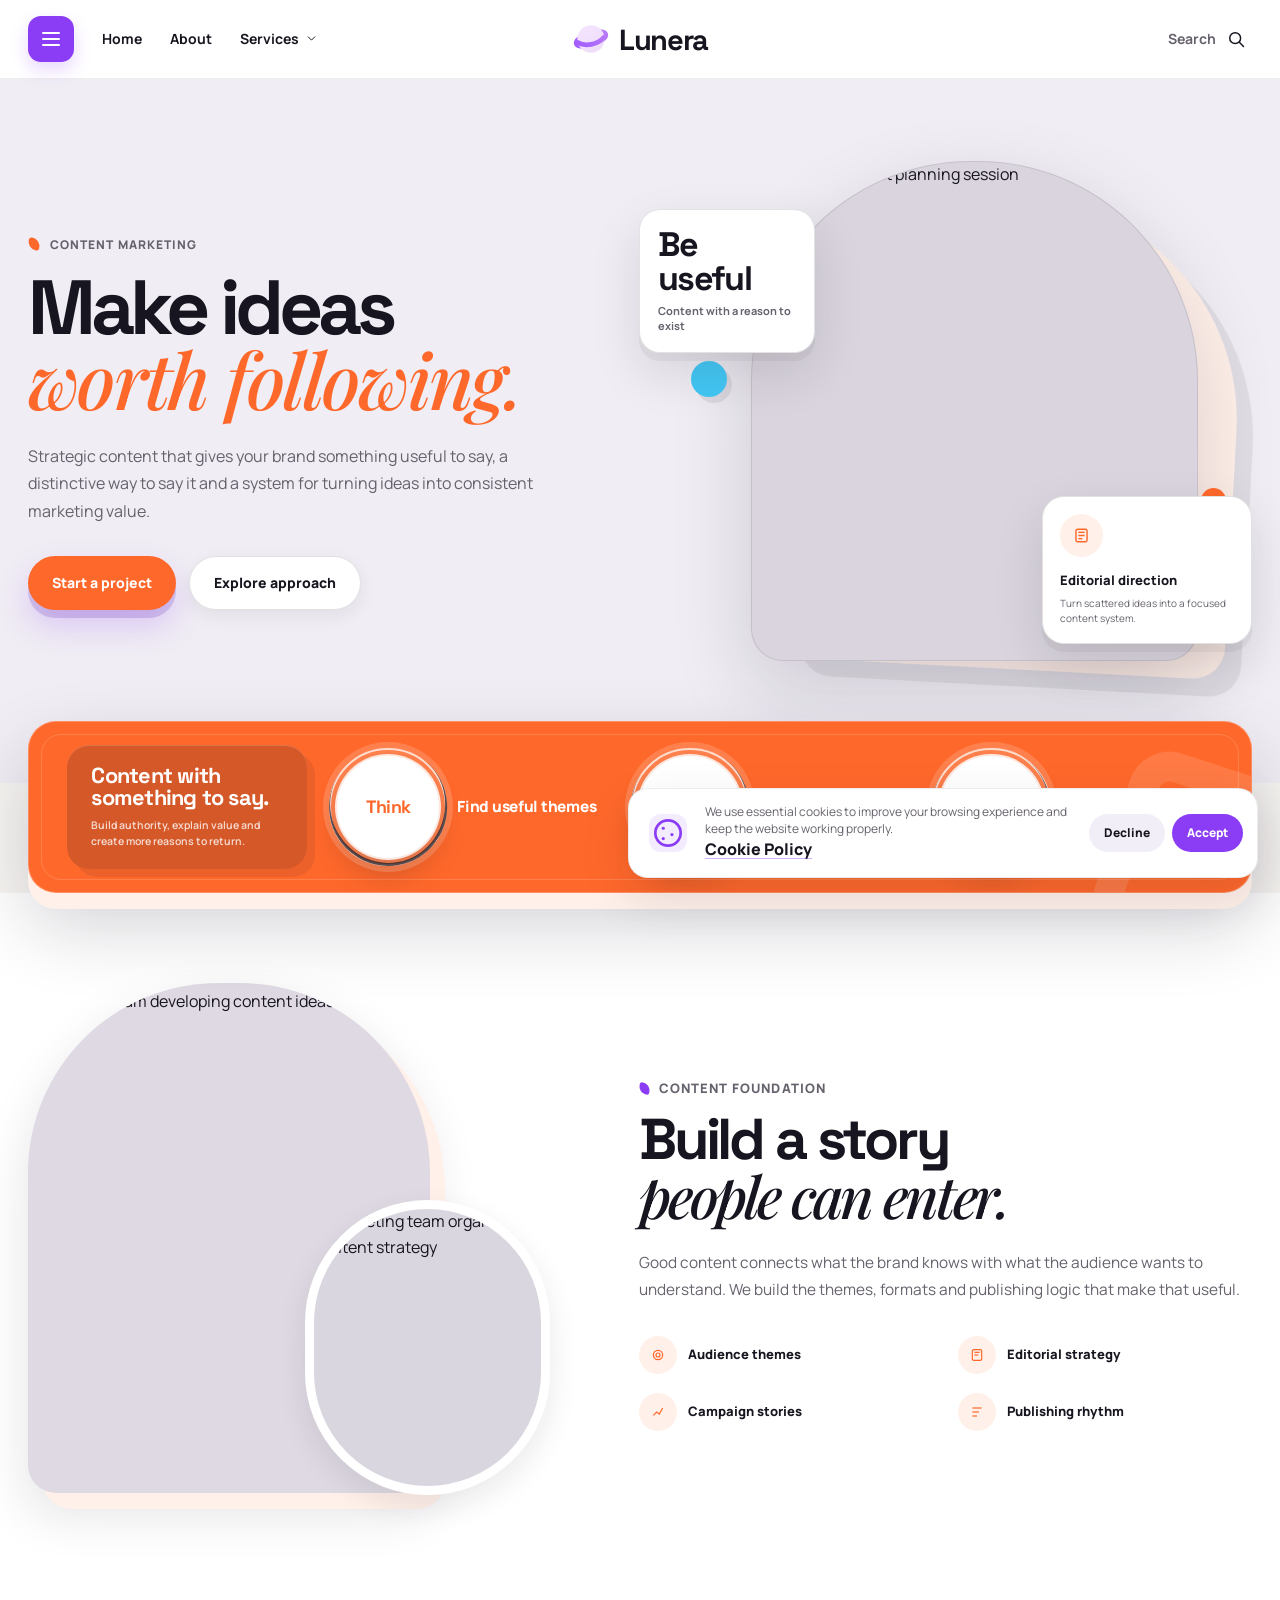
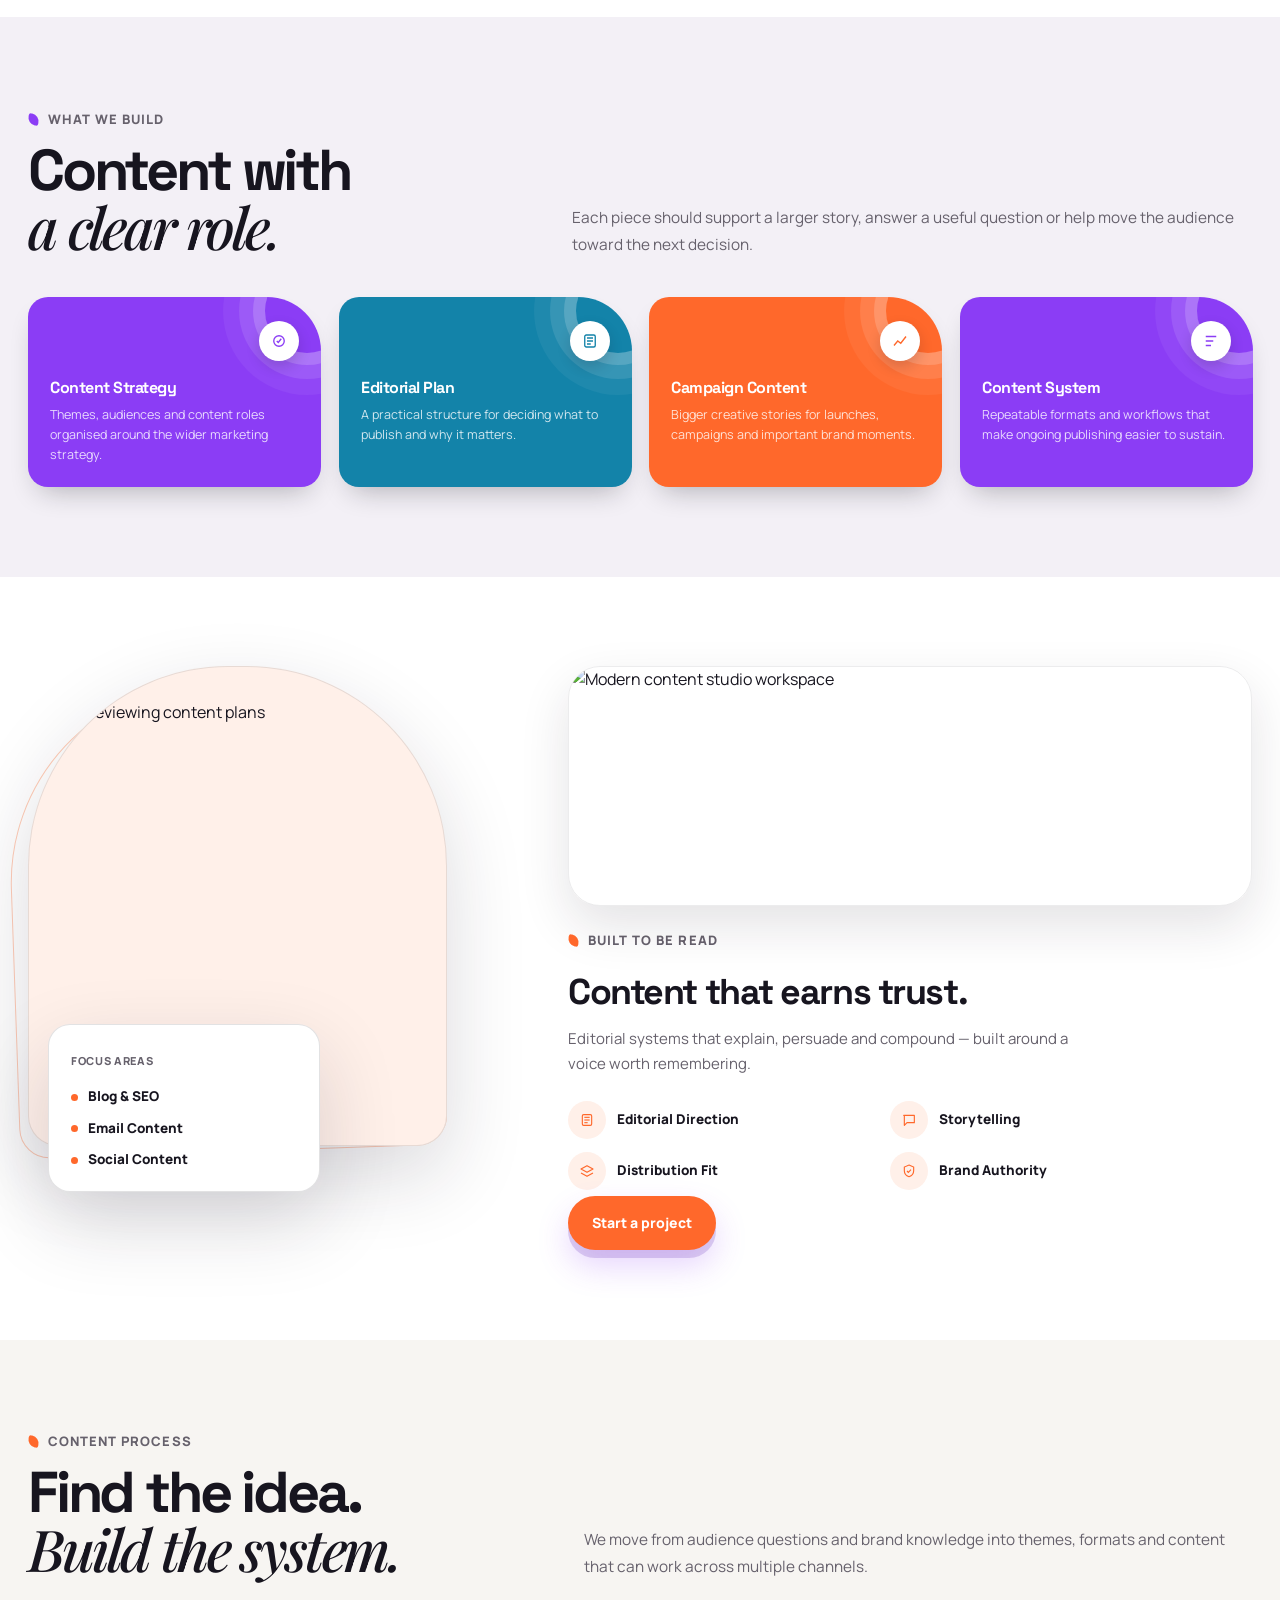
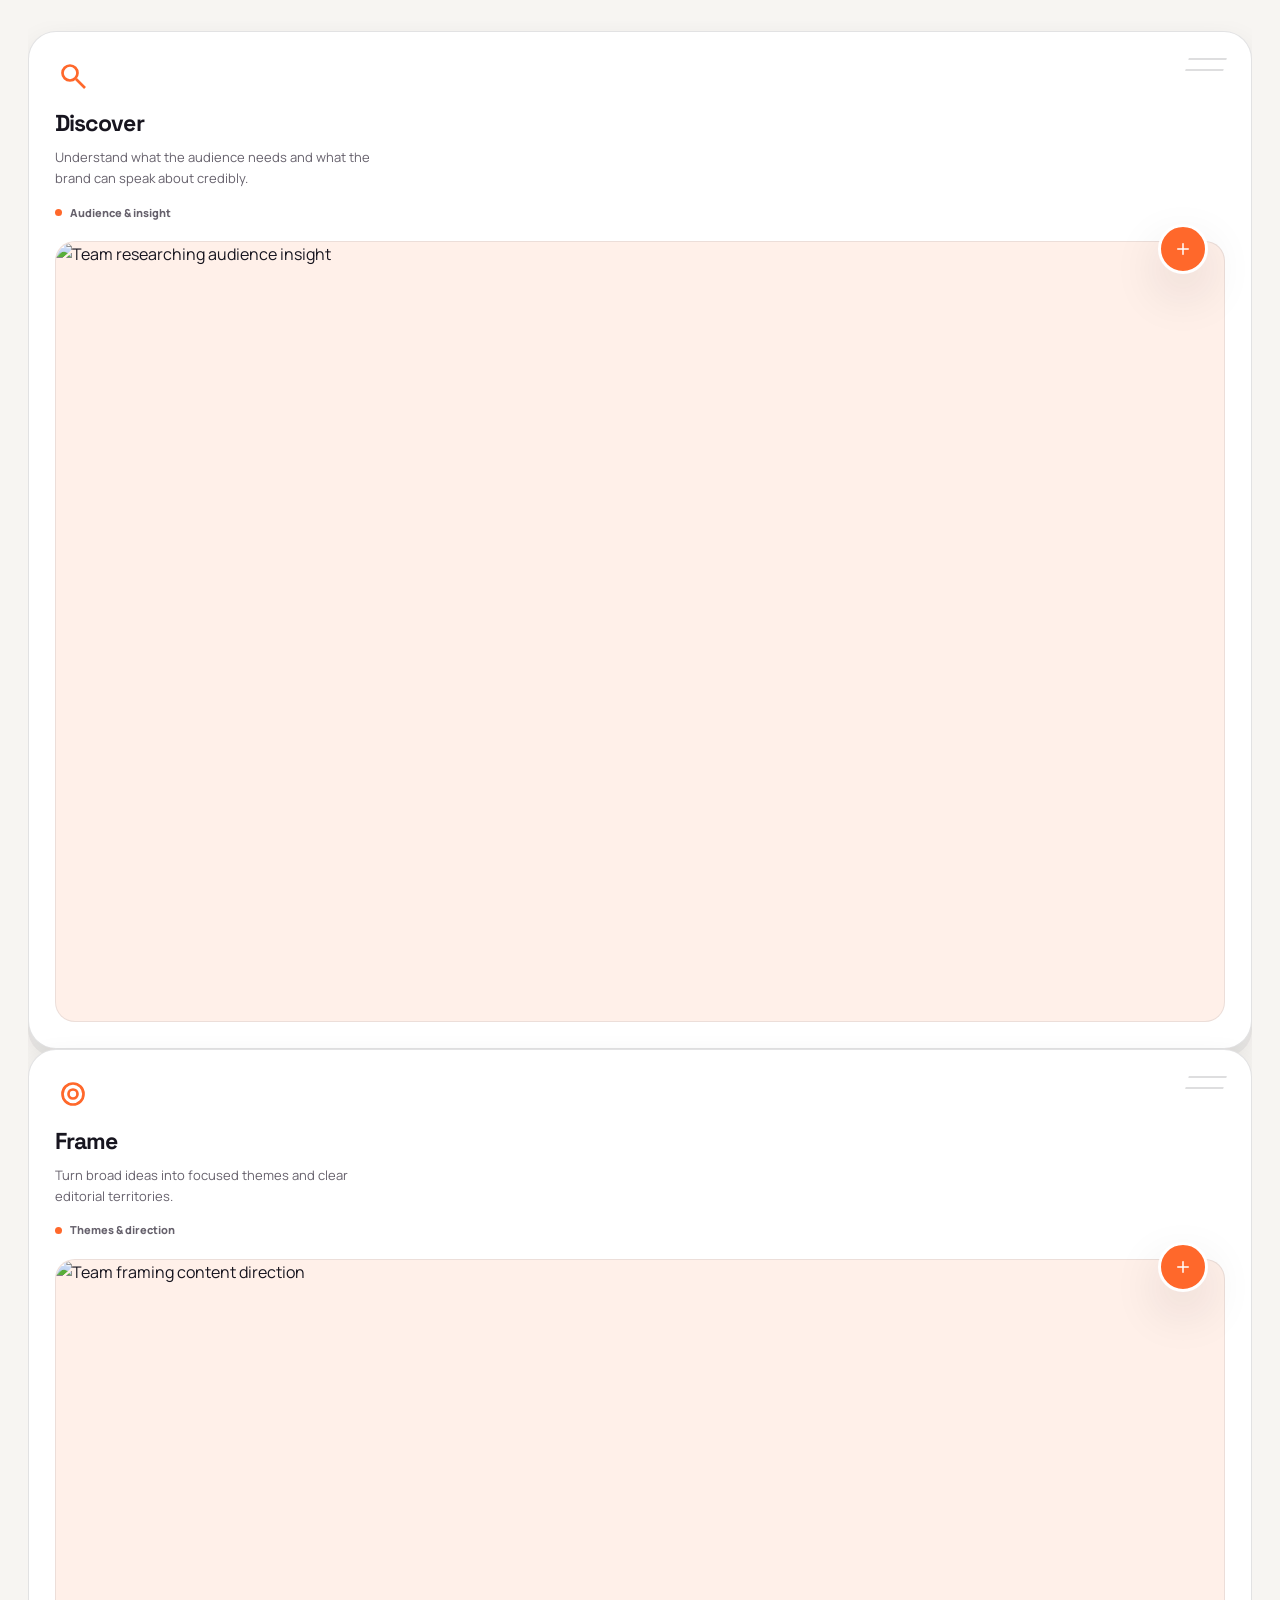
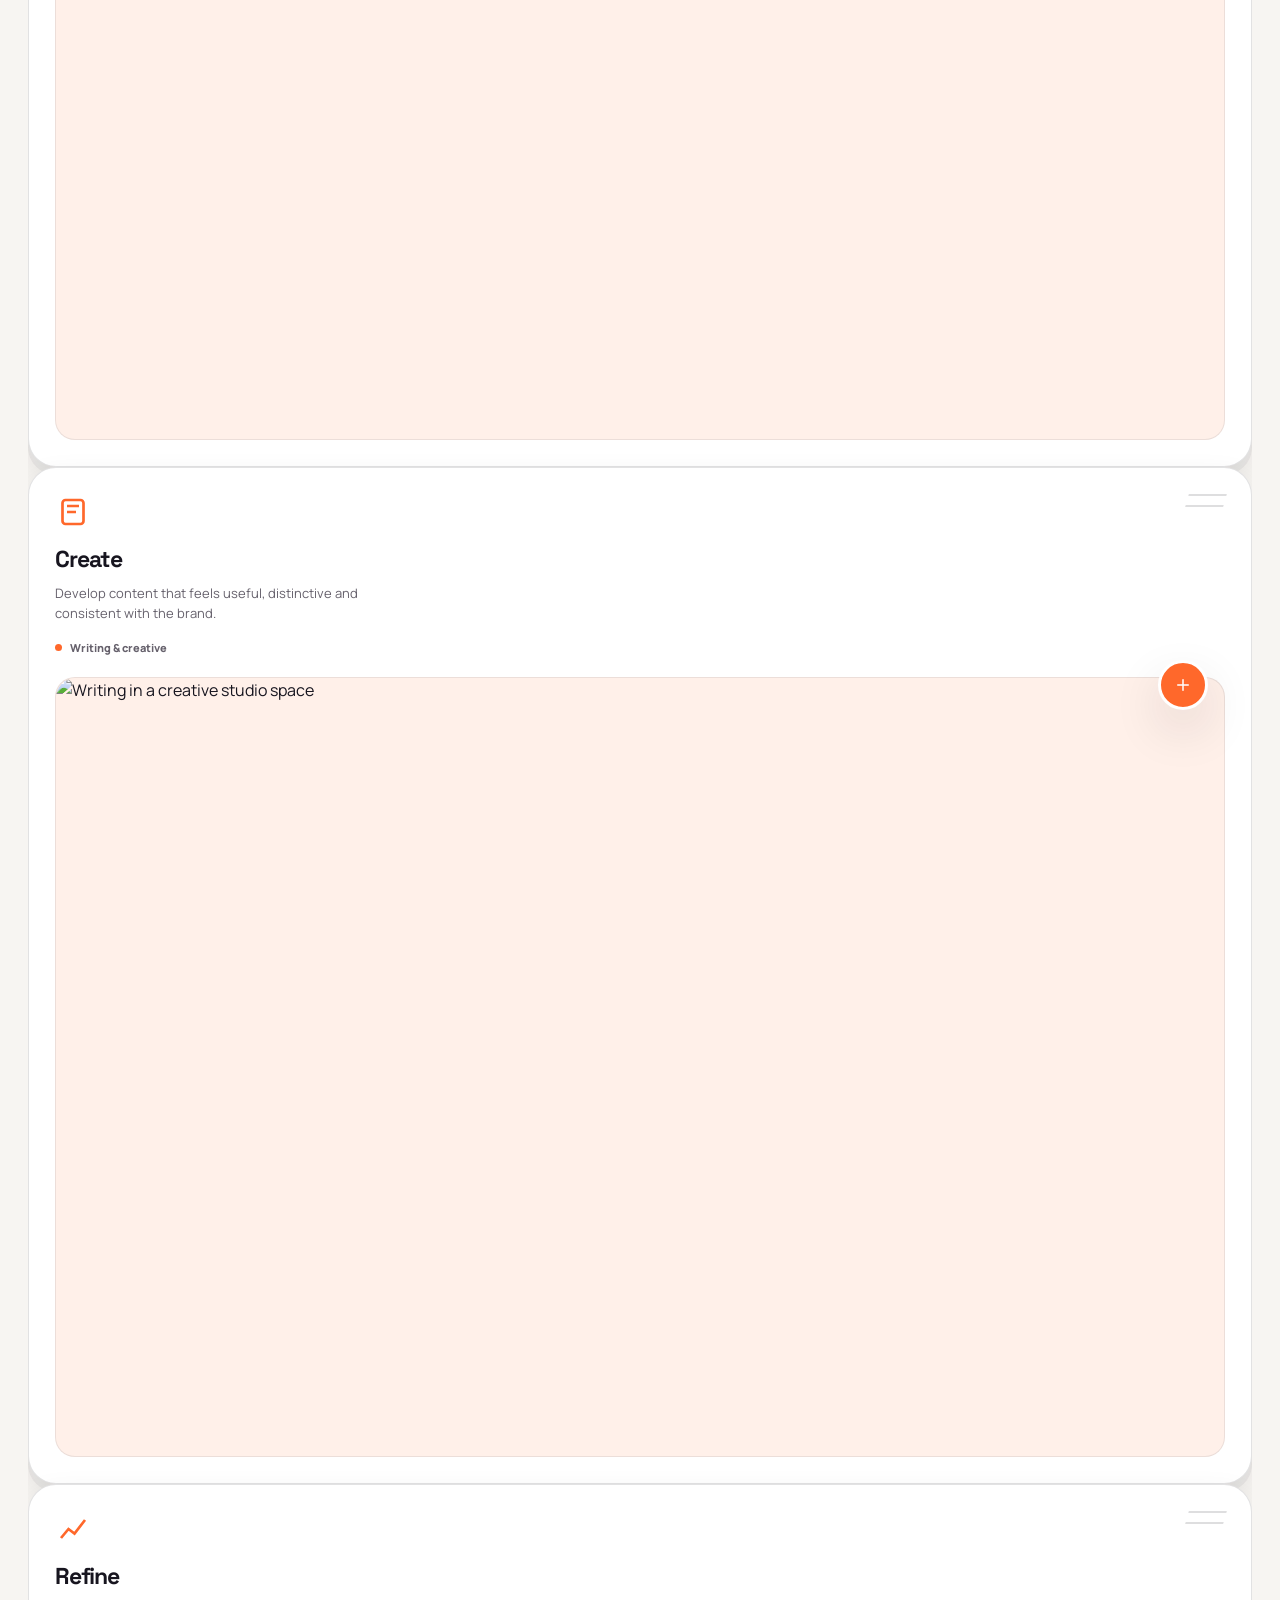
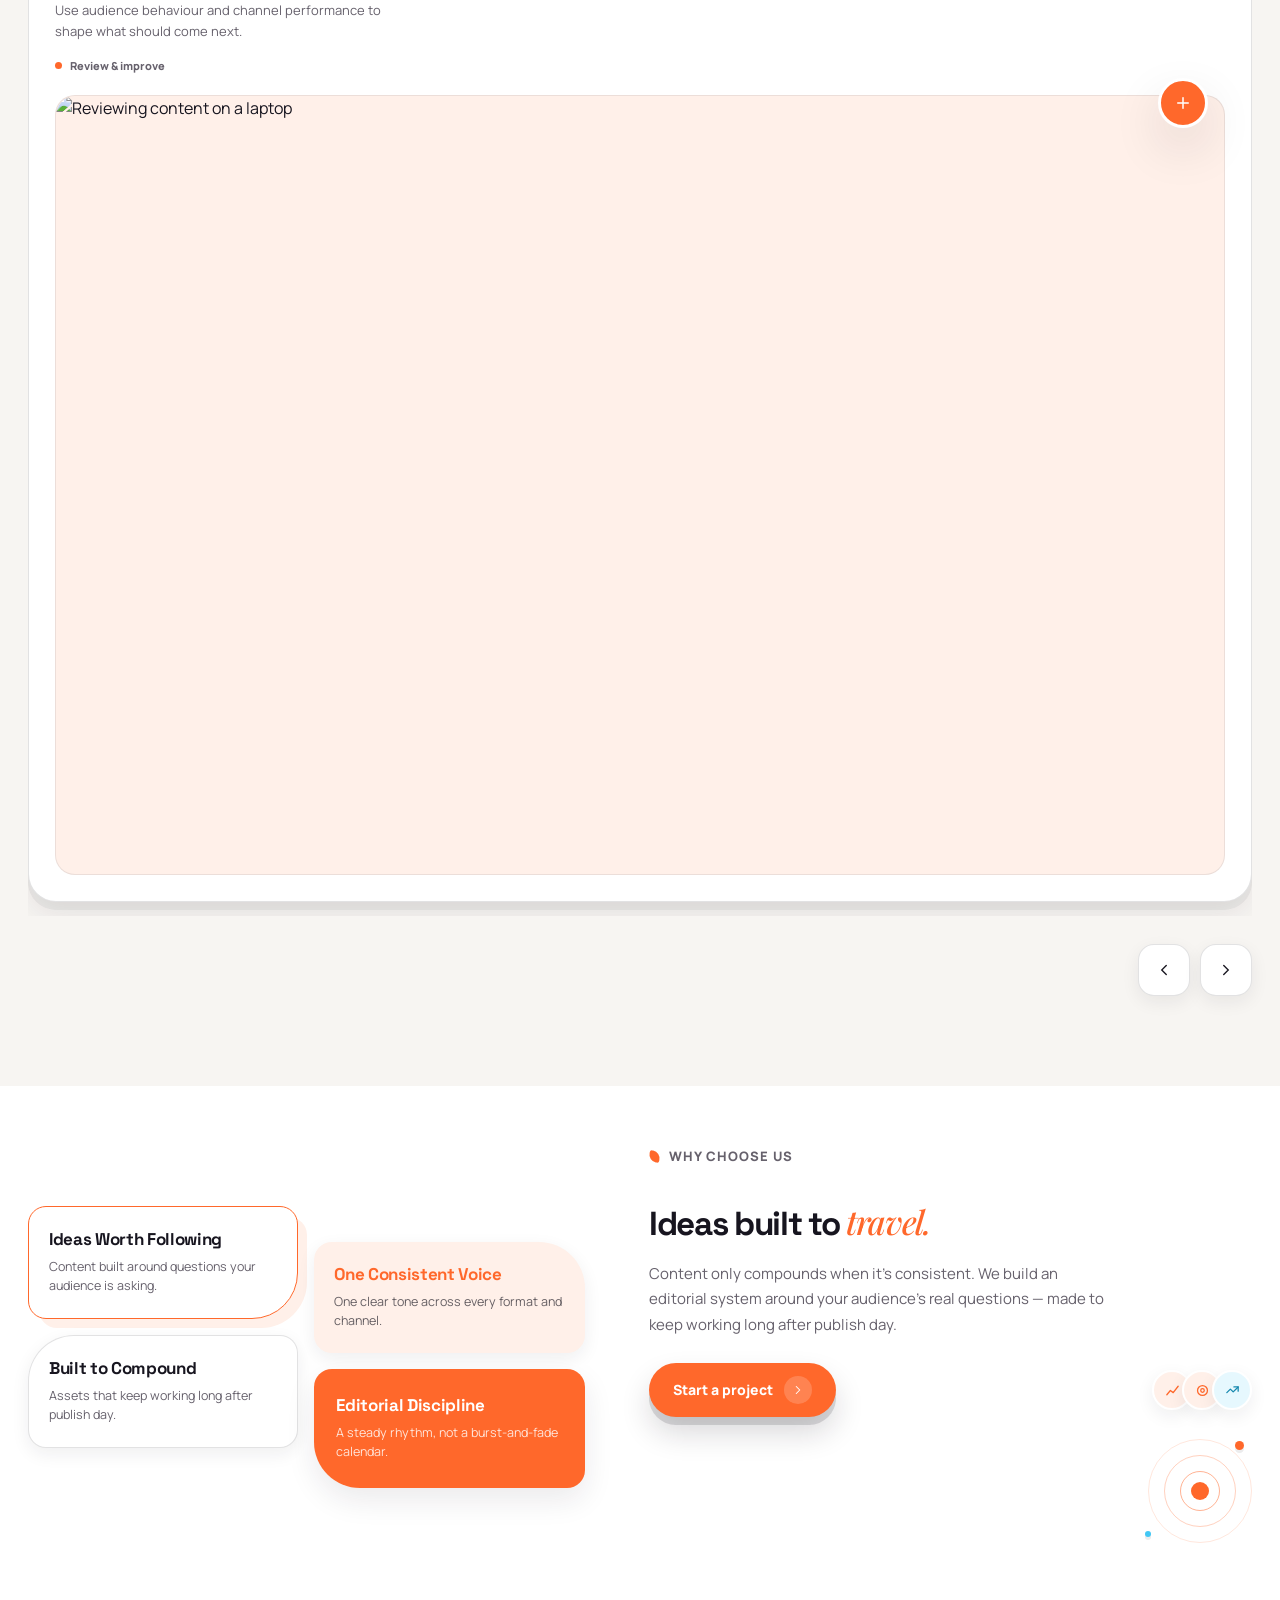
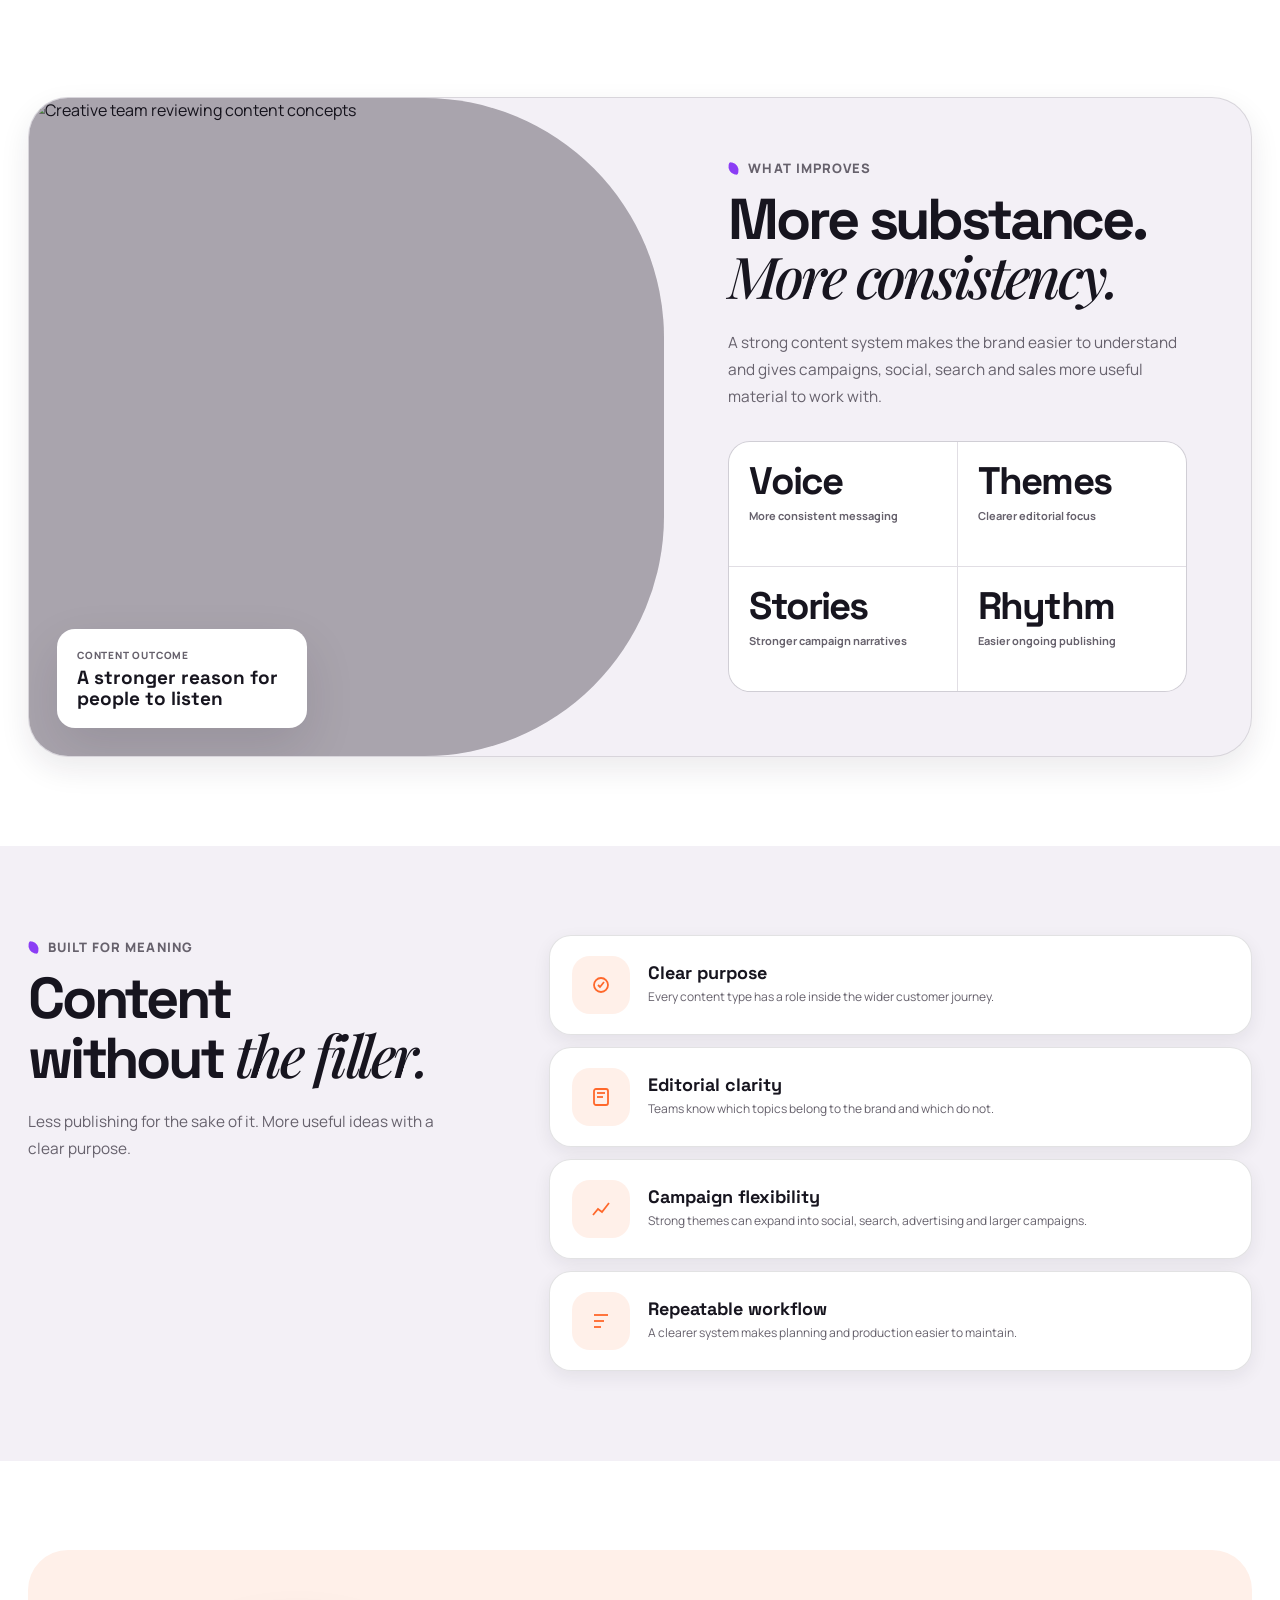
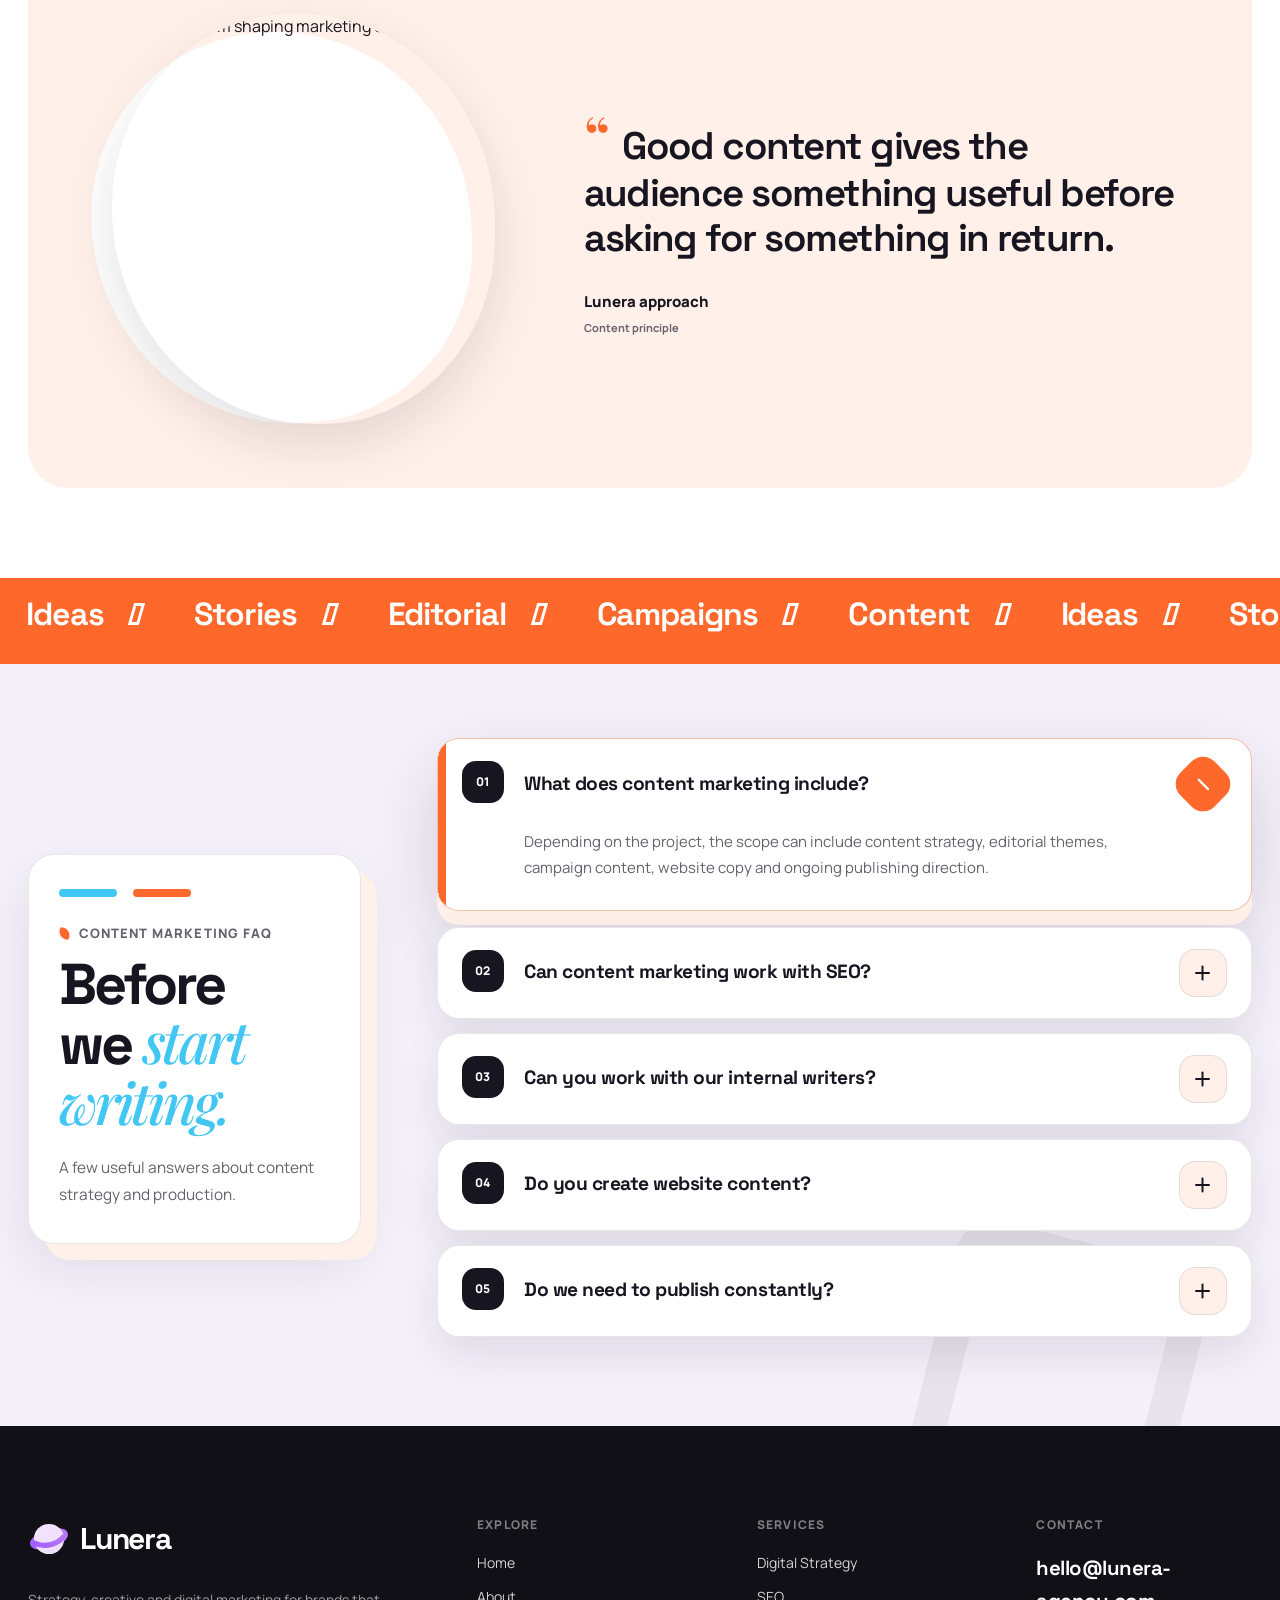
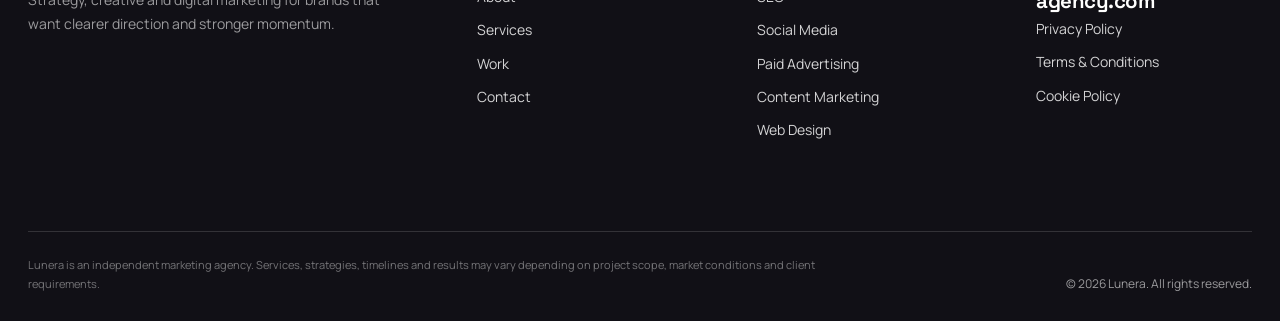
==== content-marketing.html @ d5038b79 "+" ====
<!DOCTYPE html>
<html lang="en">
<head>
    <meta charset="UTF-8">

    <meta
        name="viewport"
        content="width=device-width, initial-scale=1.0"
    >

    <meta
        name="description"
        content="Strategic content systems that turn ideas into valuable brand experiences."
    >

    <meta
        name="theme-color"
        content="#f7f5f2"
    >

    <title>Content Marketing | Lunera</title>

    <link
        rel="icon"
        href="assets/icons/favicon.svg"
        type="image/svg+xml"
        data-site-favicon
    >

    <!-- Fonts -->
    <link
        rel="preconnect"
        href="https://fonts.googleapis.com"
    >

    <link
        rel="preconnect"
        href="https://fonts.gstatic.com"
        crossorigin
    >

    <link
        href="https://fonts.googleapis.com/css2?family=Manrope:wght@400;500;600;700;800&family=Playfair+Display:ital,wght@0,500;0,600;1,500;1,600&family=Space+Grotesk:wght@400;500;600;700&display=swap"
        rel="stylesheet"
    >

    <!-- Vendor -->
    <link
        rel="stylesheet"
        href="assets/vendor/swiper-bundle.min.css"
    >

    <link
        rel="stylesheet"
        href="assets/vendor/aos.css"
    >

    <!-- Project CSS -->
    <link
        rel="stylesheet"
        href="assets/css/global.css"
    >

    <link
        rel="stylesheet"
        href="assets/css/services.css"
    >

    <!-- Scripts -->
    <script
        src="config/config.js"
        defer
    ></script>

    <script
        src="assets/vendor/swiper-bundle.min.js"
        defer
    ></script>

    <script
        src="assets/vendor/aos.js"
        defer
    ></script>

    <script
        src="assets/js/global.js"
        defer
    ></script>

    <script
        src="assets/js/services.js"
        defer
    ></script>
</head>

<body
    class="service-page service-page--content"
    data-page="contentMarketing"
>

<a
    class="skip-link"
    href="#main-content"
>
    Skip to content
</a>


<!-- =====================================================
     HEADER
     ===================================================== -->

<header class="site-header">

    <div class="container site-header__inner">

        <div class="site-header__left">

            <button
                class="menu-toggle"
                type="button"
                aria-label="Open menu"
                aria-controls="site-menu"
                aria-expanded="false"
            >
                <span
                    class="menu-toggle__lines"
                    aria-hidden="true"
                >
                    <span class="menu-toggle__line"></span>
                    <span class="menu-toggle__line"></span>
                    <span class="menu-toggle__line"></span>
                </span>
            </button>

            <nav
                class="site-header__nav"
                aria-label="Primary navigation"
            >
                <a
                    class="site-header__nav-link"
                    href="index.html"
                    data-nav-label="home"
                >
                    Home
                </a>

                <a
                    class="site-header__nav-link"
                    href="index.html#about"
                    data-nav-label="about"
                >
                    About
                </a>

                <div class="nav-services">

                    <button
                        class="site-header__nav-link nav-services__trigger"
                        type="button"
                        aria-haspopup="true"
                        aria-expanded="false"
                        aria-controls="services-menu"
                    >
                        <span data-nav-label="services">Services</span>

                        <svg
                            class="nav-services__chevron"
                            viewBox="0 0 24 24"
                            fill="none"
                            stroke="currentColor"
                            stroke-width="1.8"
                            stroke-linecap="round"
                            stroke-linejoin="round"
                            aria-hidden="true"
                        >
                            <path d="M6 9l6 6 6-6"></path>
                        </svg>
                    </button>

                    <div
                        class="nav-services__panel"
                        id="services-menu"
                    >

                        <a
                            class="nav-services__item"
                            href="digital-strategy.html"
                        >
                            <svg
                                class="nav-services__item-icon"
                                viewBox="0 0 24 24"
                                fill="none"
                                stroke="currentColor"
                                stroke-width="1.7"
                                aria-hidden="true"
                            >
                                <circle cx="12" cy="12" r="7"></circle>
                                <circle cx="12" cy="12" r="3"></circle>
                                <path d="M12 2v3"></path>
                                <path d="M22 12h-3"></path>
                            </svg>

                            <span>Digital Strategy</span>
                        </a>

                        <a
                            class="nav-services__item"
                            href="seo.html"
                        >
                            <svg
                                class="nav-services__item-icon"
                                viewBox="0 0 24 24"
                                fill="none"
                                stroke="currentColor"
                                stroke-width="1.7"
                                aria-hidden="true"
                            >
                                <circle cx="10.5" cy="10.5" r="6"></circle>
                                <path d="M15 15l5 5"></path>
                                <path d="M7.5 11h6"></path>
                                <path d="M10.5 8v6"></path>
                            </svg>

                            <span>SEO</span>
                        </a>

                        <a
                            class="nav-services__item"
                            href="social-media-marketing.html"
                        >
                            <svg
                                class="nav-services__item-icon"
                                viewBox="0 0 24 24"
                                fill="none"
                                stroke="currentColor"
                                stroke-width="1.7"
                                aria-hidden="true"
                            >
                                <path d="M5 16c3.7-5.3 7.8-8 14-8"></path>
                                <path d="M5 11c2.6-2.9 5.6-4.4 9-4.5"></path>
                                <circle cx="6" cy="18" r="2"></circle>
                            </svg>

                            <span>Social Media</span>
                        </a>

                        <a
                            class="nav-services__item"
                            href="paid-advertising.html"
                        >
                            <svg
                                class="nav-services__item-icon"
                                viewBox="0 0 24 24"
                                fill="none"
                                stroke="currentColor"
                                stroke-width="1.7"
                                aria-hidden="true"
                            >
                                <path d="M4 17V7l11-3v16L4 17Z"></path>
                                <path d="M15 9h4"></path>
                                <path d="M18 6v6"></path>
                                <path d="M7 18.5V22"></path>
                            </svg>

                            <span>Paid Advertising</span>
                        </a>

                        <a
                            class="nav-services__item"
                            href="content-marketing.html"
                        >
                            <svg
                                class="nav-services__item-icon"
                                viewBox="0 0 24 24"
                                fill="none"
                                stroke="currentColor"
                                stroke-width="1.7"
                                aria-hidden="true"
                            >
                                <rect x="5" y="4" width="14" height="16" rx="2"></rect>
                                <path d="M8 8h8"></path>
                                <path d="M8 12h8"></path>
                                <path d="M8 16h5"></path>
                            </svg>

                            <span>Content Marketing</span>
                        </a>

                        <a
                            class="nav-services__item"
                            href="web-design.html"
                        >
                            <svg
                                class="nav-services__item-icon"
                                viewBox="0 0 24 24"
                                fill="none"
                                stroke="currentColor"
                                stroke-width="1.7"
                                aria-hidden="true"
                            >
                                <rect x="3" y="4" width="18" height="16" rx="3"></rect>
                                <path d="M3 9h18"></path>
                                <path d="M7 6.5h.01"></path>
                                <path d="M10 6.5h.01"></path>
                            </svg>

                            <span>Web Design</span>
                        </a>

                    </div>

                </div>
            </nav>

        </div>


        <a
            class="site-header__brand"
            href="index.html"
            aria-label="Lunera home"
        >
            <img
                class="site-header__logo"
                src="assets/icons/logo.svg"
                alt="Lunera logo"
                width="38"
                height="38"
                data-site-logo
            >

            <span
                class="site-header__brand-name"
                data-brand-name
            >
                Lunera
            </span>
        </a>


        <div class="site-header__right">

            <button
                class="header-action header-search"
                type="button"
                aria-label="Search website"
                aria-controls="search-modal"
            >
                <span class="header-search__label">
                    Search
                </span>

                <svg
                    viewBox="0 0 24 24"
                    fill="none"
                    stroke="currentColor"
                    stroke-width="1.8"
                    stroke-linecap="round"
                    aria-hidden="true"
                >
                    <circle
                        cx="11"
                        cy="11"
                        r="6.5"
                    ></circle>

                    <path d="M16 16L21 21"></path>
                </svg>
            </button>

        </div>

    </div>

</header>


<!-- =====================================================
     FULLSCREEN MENU
     ===================================================== -->

<div
    class="menu-panel"
    id="site-menu"
    aria-hidden="true"
>

    <div class="container menu-panel__inner">

        <div class="menu-panel__main">

            <div class="menu-panel__top">

                <a
                    class="menu-panel__brand"
                    href="index.html"
                >
                    <img
                        src="assets/icons/logo.svg"
                        alt="Lunera logo"
                        width="40"
                        height="40"
                        data-site-logo
                    >

                    <span data-brand-name>
                        Lunera
                    </span>
                </a>

                <button
                    class="menu-panel__close"
                    type="button"
                    aria-label="Close menu"
                >
                    <svg
                        viewBox="0 0 24 24"
                        fill="none"
                        stroke="currentColor"
                        stroke-width="1.8"
                        stroke-linecap="round"
                        aria-hidden="true"
                    >
                        <path d="M5 5L19 19"></path>
                        <path d="M19 5L5 19"></path>
                    </svg>
                </button>

            </div>


            <div class="menu-panel__search">

                <input
                    class="menu-panel__search-input"
                    type="search"
                    aria-label="Search website"
                    placeholder="Search Lunera"
                    autocomplete="off"
                >

                <svg
                    class="menu-panel__search-icon"
                    viewBox="0 0 24 24"
                    fill="none"
                    stroke="currentColor"
                    stroke-width="1.7"
                    aria-hidden="true"
                >
                    <circle
                        cx="10.5"
                        cy="10.5"
                        r="6.5"
                    ></circle>

                    <path d="M15.5 15.5L21 21"></path>
                </svg>

            </div>


            <nav
                class="menu-panel__nav"
                aria-label="Fullscreen navigation"
            >
                <a
                    class="menu-panel__nav-link"
                    href="index.html"
                >
                    Home
                </a>

                <a
                    class="menu-panel__nav-link"
                    href="index.html#about"
                >
                    About
                </a>

                <a
                    class="menu-panel__nav-link"
                    href="index.html#services"
                >
                    Services
                </a>

                <a
                    class="menu-panel__nav-link"
                    href="index.html#projects"
                >
                    Selected Work
                </a>

                <a
                    class="menu-panel__nav-link"
                    href="index.html#contact"
                >
                    Contact
                </a>
            </nav>


            <div class="menu-panel__footer">

                <a
                    class="menu-panel__quick-link"
                    href="mailto:hello@lunera-agency.com"
                    data-site-email
                >
                    Email
                </a>

                <a
                    class="menu-panel__quick-link"
                    href="index.html#services"
                >
                    Services
                </a>

                <a
                    class="menu-panel__quick-link"
                    href="index.html#contact"
                >
                    Contact
                </a>

            </div>

        </div>


        <div
            class="menu-panel__gallery"
            aria-hidden="true"
        >

            <div class="menu-panel__gallery-item">
                <img
                    src="https://images.unsplash.com/photo-1516321318423-f06f85e504b3?auto=format&fit=crop&w=700&q=85"
                    alt=""
                    width="700"
                    height="547"
                    loading="lazy"
                >
            </div>

            <div class="menu-panel__gallery-item">
                <img
                    src="https://images.unsplash.com/photo-1552664730-d307ca884978?auto=format&fit=crop&w=700&q=85"
                    alt=""
                    width="700"
                    height="547"
                    loading="lazy"
                >
            </div>

            <div class="menu-panel__gallery-item">
                <img
                    src="https://images.unsplash.com/photo-1521737711867-e3b97375f902?auto=format&fit=crop&w=700&q=85"
                    alt=""
                    width="700"
                    height="547"
                    loading="lazy"
                >
            </div>

            <div class="menu-panel__gallery-item">
                <img
                    src="https://images.unsplash.com/photo-1531482615713-2afd69097998?auto=format&fit=crop&w=700&q=85"
                    alt=""
                    width="700"
                    height="547"
                    loading="lazy"
                >
            </div>

            <div class="menu-panel__gallery-item">
                <img
                    src="https://images.unsplash.com/photo-1542744173-8e7e53415bb0?auto=format&fit=crop&w=700&q=85"
                    alt=""
                    width="700"
                    height="547"
                    loading="lazy"
                >
            </div>

            <div class="menu-panel__gallery-item">
                <img
                    src="https://images.unsplash.com/photo-1517245386807-bb43f82c33c4?auto=format&fit=crop&w=700&q=85"
                    alt=""
                    width="700"
                    height="547"
                    loading="lazy"
                >
            </div>

        </div>

    </div>

</div>


<!-- =====================================================
     SEARCH MODAL
     ===================================================== -->

<div
    class="search-modal"
    id="search-modal"
    aria-hidden="true"
>

    <div
        class="search-modal__panel"
        role="dialog"
        aria-modal="true"
        aria-labelledby="search-title"
    >

        <div class="search-modal__header">

            <h2
                class="search-modal__title"
                id="search-title"
            >
                Find what you need
            </h2>

            <button
                class="search-modal__close"
                type="button"
                aria-label="Close search"
            >
                <svg
                    viewBox="0 0 24 24"
                    fill="none"
                    stroke="currentColor"
                    stroke-width="1.8"
                    stroke-linecap="round"
                    aria-hidden="true"
                >
                    <path d="M5 5L19 19"></path>
                    <path d="M19 5L5 19"></path>
                </svg>
            </button>

        </div>


        <div class="search-modal__field">

            <svg
                viewBox="0 0 24 24"
                fill="none"
                stroke="currentColor"
                stroke-width="1.8"
                aria-hidden="true"
            >
                <circle
                    cx="10.5"
                    cy="10.5"
                    r="6.5"
                ></circle>

                <path d="M15.5 15.5L21 21"></path>
            </svg>

            <input
                class="search-modal__input"
                type="search"
                placeholder="Search services, pages or topics"
                aria-label="Search"
                autocomplete="off"
            >

        </div>

        <div
            class="search-results"
            aria-live="polite"
        ></div>

    </div>

</div>


<!-- =====================================================
     MAIN
     ===================================================== -->

<main
    class="site"
    id="main-content"
>


    <!-- =================================================
         HERO
         ================================================= -->

    <section class="service-hero">

        <div class="container service-hero__inner">

            <div class="service-hero__content">

                <div class="service-hero__label">

                    <span
                        class="service-hero__label-mark"
                        aria-hidden="true"
                    ></span>

                    Content Marketing

                </div>


                <h1 class="service-hero__title">
                    Make ideas
                    <em>worth following.</em>
                </h1>


                <p class="service-hero__copy">
                    Strategic content that gives your brand
                    something useful to say, a distinctive way
                    to say it and a system for turning ideas
                    into consistent marketing value.
                </p>


                <div class="service-hero__actions">

                    <a
                        class="button button--primary"
                        href="index.html#contact"
                    >
                        Start a project
                    </a>

                    <a
                        class="button button--light"
                        href="#overview"
                    >
                        Explore approach
                    </a>

                </div>

            </div>


            <div class="service-hero__visual">

                <div
                    class="service-hero__media-back"
                    aria-hidden="true"
                ></div>


                <div class="service-hero__media">

                    <img
                        src="https://images.unsplash.com/photo-1516321318423-f06f85e504b3?auto=format&fit=crop&w=1100&q=90"
                        alt="Creative content planning session"
                        width="1100"
                        height="1500"
                        fetchpriority="high"
                    >

                </div>


                <div class="service-hero__float service-hero__float--metric">

                    <strong class="service-hero__float-value">
                        Be useful
                    </strong>

                    <span class="service-hero__float-label">
                        Content with a reason to exist
                    </span>

                </div>


                <div class="service-hero__float service-hero__float--feature">

                    <span class="service-hero__float-icon">

                        <svg
                            viewBox="0 0 24 24"
                            fill="none"
                            stroke="currentColor"
                            stroke-width="1.8"
                            aria-hidden="true"
                        >
                            <rect
                                x="5"
                                y="4"
                                width="14"
                                height="16"
                                rx="2"
                            ></rect>

                            <path d="M8 8h8"></path>
                            <path d="M8 12h8"></path>
                            <path d="M8 16h5"></path>
                        </svg>

                    </span>

                    <strong class="service-hero__float-title">
                        Editorial direction
                    </strong>

                    <span class="service-hero__float-copy">
                        Turn scattered ideas into
                        a focused content system.
                    </span>

                </div>


                <span
                    class="service-hero__accent service-hero__accent--one"
                    aria-hidden="true"
                ></span>

                <span
                    class="service-hero__accent service-hero__accent--two"
                    aria-hidden="true"
                ></span>

            </div>

        </div>

    </section>


    <!-- =================================================
         OVERLAPPING BAR
         ================================================= -->

    <section
        class="service-intro-overlap"
        aria-label="Content marketing approach"
    >

        <div class="container">

            <div class="service-intro-bar">

                <div class="service-intro-bar__lead">

                    <h2 class="service-intro-bar__lead-title">
                        Content with
                        something to say.
                    </h2>

                    <p class="service-intro-bar__lead-copy">
                        Build authority, explain value
                        and create more reasons to return.
                    </p>

                </div>


                <div class="service-intro-stat">

                    <strong class="service-intro-stat__value">
                        Think
                    </strong>

                    <span class="service-intro-stat__label">
                        Find useful themes
                    </span>

                </div>


                <div class="service-intro-stat">

                    <strong class="service-intro-stat__value">
                        Shape
                    </strong>

                    <span class="service-intro-stat__label">
                        Build the story
                    </span>

                </div>


                <div class="service-intro-stat">

                    <strong class="service-intro-stat__value">
                        Publish
                    </strong>

                    <span class="service-intro-stat__label">
                        Create consistent value
                    </span>

                </div>

            </div>

        </div>

    </section>


    <!-- =================================================
         OVERVIEW
         ================================================= -->

    <section
        class="section service-overview"
        id="overview"
    >

        <div class="container service-overview__grid">

            <div
                class="service-overview__visual"
                data-aos="fade-right"
            >

                <div
                    class="service-overview__main-media service-parallax"
                >
                    <img
                        src="https://images.unsplash.com/photo-1521737711867-e3b97375f902?auto=format&fit=crop&w=1000&q=88"
                        alt="Creative team developing content ideas"
                        width="1000"
                        height="1030"
                        loading="lazy"
                    >
                </div>


                <div class="service-overview__secondary-media">

                    <img
                        src="https://images.unsplash.com/photo-1552664730-d307ca884978?auto=format&fit=crop&w=700&q=88"
                        alt="Marketing team organising content strategy"
                        width="700"
                        height="700"
                        loading="lazy"
                    >

                </div>

            </div>


            <div
                class="service-overview__content"
                data-aos="fade-left"
            >

                <div class="section-kicker">
                    Content foundation
                </div>

                <h2 class="section-title">
                    Build a story
                    <em>people can enter.</em>
                </h2>

                <p class="section-copy">
                    Good content connects what the brand
                    knows with what the audience wants to
                    understand. We build the themes, formats
                    and publishing logic that make that useful.
                </p>


                <div class="service-overview__points">

                    <div class="service-overview-point">

                        <span class="service-overview-point__icon">
                            <svg
                                viewBox="0 0 24 24"
                                fill="none"
                                stroke="currentColor"
                                stroke-width="1.8"
                                aria-hidden="true"
                            >
                                <circle
                                    cx="12"
                                    cy="12"
                                    r="7"
                                ></circle>

                                <circle
                                    cx="12"
                                    cy="12"
                                    r="3"
                                ></circle>
                            </svg>
                        </span>

                        Audience themes

                    </div>


                    <div class="service-overview-point">

                        <span class="service-overview-point__icon">
                            <svg
                                viewBox="0 0 24 24"
                                fill="none"
                                stroke="currentColor"
                                stroke-width="1.8"
                                aria-hidden="true"
                            >
                                <rect
                                    x="5"
                                    y="4"
                                    width="14"
                                    height="16"
                                    rx="2"
                                ></rect>

                                <path d="M8 8h8"></path>
                                <path d="M8 12h6"></path>
                            </svg>
                        </span>

                        Editorial strategy

                    </div>


                    <div class="service-overview-point">

                        <span class="service-overview-point__icon">
                            <svg
                                viewBox="0 0 24 24"
                                fill="none"
                                stroke="currentColor"
                                stroke-width="1.8"
                                aria-hidden="true"
                            >
                                <path d="M5 17 10 12l4 3 5-9"></path>
                            </svg>
                        </span>

                        Campaign stories

                    </div>


                    <div class="service-overview-point">

                        <span class="service-overview-point__icon">
                            <svg
                                viewBox="0 0 24 24"
                                fill="none"
                                stroke="currentColor"
                                stroke-width="1.8"
                                aria-hidden="true"
                            >
                                <path d="M5 6h14"></path>
                                <path d="M5 12h10"></path>
                                <path d="M5 18h7"></path>
                            </svg>
                        </span>

                        Publishing rhythm

                    </div>

                </div>

            </div>

        </div>

    </section>


    <!-- =================================================
         DELIVERABLES
         ================================================= -->

    <section class="section service-deliverables">

        <div class="container">

            <div class="service-deliverables__head">

                <div
                    class="section-heading"
                    data-aos="fade-up"
                >

                    <div class="section-kicker">
                        What we build
                    </div>

                    <h2 class="section-title">
                        Content with
                        <em>a clear role.</em>
                    </h2>

                </div>


                <p
                    class="section-copy"
                    data-aos="fade-up"
                    data-aos-delay="100"
                >
                    Each piece should support a larger story,
                    answer a useful question or help move
                    the audience toward the next decision.
                </p>

            </div>


            <div class="deliverables-grid">


                <article
                    class="deliverable-card"
                    data-aos="fade-up"
                >

                    <div class="deliverable-card__icon">

                        <svg
                            viewBox="0 0 24 24"
                            fill="none"
                            stroke="currentColor"
                            stroke-width="1.8"
                            aria-hidden="true"
                        >
                            <circle
                                cx="12"
                                cy="12"
                                r="7"
                            ></circle>

                            <path d="M9 12l2 2 4-5"></path>
                        </svg>

                    </div>

                    <h3 class="deliverable-card__title">
                        Content Strategy
                    </h3>

                    <p class="deliverable-card__copy">
                        Themes, audiences and content
                        roles organised around the
                        wider marketing strategy.
                    </p>

                </article>


                <article
                    class="deliverable-card"
                    data-aos="fade-up"
                    data-aos-delay="80"
                >

                    <div class="deliverable-card__icon">

                        <svg
                            viewBox="0 0 24 24"
                            fill="none"
                            stroke="currentColor"
                            stroke-width="1.8"
                            aria-hidden="true"
                        >
                            <rect
                                x="5"
                                y="4"
                                width="14"
                                height="16"
                                rx="2"
                            ></rect>

                            <path d="M8 8h8"></path>
                            <path d="M8 12h8"></path>
                            <path d="M8 16h5"></path>
                        </svg>

                    </div>

                    <h3 class="deliverable-card__title">
                        Editorial Plan
                    </h3>

                    <p class="deliverable-card__copy">
                        A practical structure for
                        deciding what to publish
                        and why it matters.
                    </p>

                </article>


                <article
                    class="deliverable-card"
                    data-aos="fade-up"
                    data-aos-delay="160"
                >

                    <div class="deliverable-card__icon">

                        <svg
                            viewBox="0 0 24 24"
                            fill="none"
                            stroke="currentColor"
                            stroke-width="1.8"
                            aria-hidden="true"
                        >
                            <path d="M4 18 9 12l4 3 7-9"></path>
                        </svg>

                    </div>

                    <h3 class="deliverable-card__title">
                        Campaign Content
                    </h3>

                    <p class="deliverable-card__copy">
                        Bigger creative stories for
                        launches, campaigns and
                        important brand moments.
                    </p>

                </article>


                <article
                    class="deliverable-card"
                    data-aos="fade-up"
                    data-aos-delay="240"
                >

                    <div class="deliverable-card__icon">

                        <svg
                            viewBox="0 0 24 24"
                            fill="none"
                            stroke="currentColor"
                            stroke-width="1.8"
                            aria-hidden="true"
                        >
                            <path d="M5 6h14"></path>
                            <path d="M5 12h10"></path>
                            <path d="M5 18h7"></path>
                        </svg>

                    </div>

                    <h3 class="deliverable-card__title">
                        Content System
                    </h3>

                    <p class="deliverable-card__copy">
                        Repeatable formats and workflows
                        that make ongoing publishing
                        easier to sustain.
                    </p>

                </article>

            </div>

        </div>

    </section>


    <!-- =================================================
         SERVICE HIGHLIGHT
         ================================================= -->

    <section class="section service-highlight">

        <div class="container service-highlight__grid">

            <div
                class="service-highlight__visual"
                data-aos="fade-right"
            >

                <span class="service-highlight__frame-outline"></span>

                <div class="service-highlight__frame service-parallax">
                    <img
                        src="https://images.unsplash.com/photo-1551434678-e076c223a692?auto=format&fit=crop&w=800&q=88"
                        alt="Team reviewing content plans"
                        width="800"
                        height="1000"
                        loading="lazy"
                    >
                </div>

                <div class="service-highlight__float">

                    <span class="service-highlight__float-kicker">
                        Focus areas
                    </span>

                    <div class="service-highlight__float-list">

                        <span class="service-highlight__float-tag">
                            Blog &amp; SEO
                        </span>

                        <span class="service-highlight__float-tag">
                            Email Content
                        </span>

                        <span class="service-highlight__float-tag">
                            Social Content
                        </span>

                    </div>

                </div>

            </div>


            <div
                class="service-highlight__content"
                data-aos="fade-left"
            >

                <div class="service-highlight__media">
                    <img
                        src="https://images.unsplash.com/photo-1497366754035-f200968a6e72?auto=format&fit=crop&w=1000&q=88"
                        alt="Modern content studio workspace"
                        width="1000"
                        height="600"
                        loading="lazy"
                    >
                </div>


                <div class="service-highlight__text">

                    <div class="section-kicker">
                        Built to be read
                    </div>

                    <h2 class="service-highlight__title">
                        Content that earns trust.
                    </h2>

                    <p class="service-highlight__copy">
                        Editorial systems that explain, persuade
                        and compound — built around a voice
                        worth remembering.
                    </p>


                    <div class="service-highlight__points">

                        <div class="service-highlight-point">

                            <span class="service-highlight-point__icon">
                                <svg
                                    viewBox="0 0 24 24"
                                    fill="none"
                                    stroke="currentColor"
                                    stroke-width="1.7"
                                    aria-hidden="true"
                                >
                                    <rect
                                        x="5"
                                        y="4"
                                        width="14"
                                        height="16"
                                        rx="2"
                                    ></rect>

                                    <path d="M8 8h8"></path>
                                    <path d="M8 12h8"></path>
                                    <path d="M8 16h5"></path>
                                </svg>
                            </span>

                            Editorial Direction

                        </div>

                        <div class="service-highlight-point">

                            <span class="service-highlight-point__icon">
                                <svg
                                    viewBox="0 0 24 24"
                                    fill="none"
                                    stroke="currentColor"
                                    stroke-width="1.7"
                                    stroke-linejoin="round"
                                    aria-hidden="true"
                                >
                                    <path d="M4 5h16v11H9l-4 4V5Z"></path>
                                </svg>
                            </span>

                            Storytelling

                        </div>

                        <div class="service-highlight-point">

                            <span class="service-highlight-point__icon">
                                <svg
                                    viewBox="0 0 24 24"
                                    fill="none"
                                    stroke="currentColor"
                                    stroke-width="1.7"
                                    stroke-linejoin="round"
                                    aria-hidden="true"
                                >
                                    <path d="M12 4 3 9l9 5 9-5-9-5Z"></path>
                                    <path d="M3 15l9 5 9-5"></path>
                                </svg>
                            </span>

                            Distribution Fit

                        </div>

                        <div class="service-highlight-point">

                            <span class="service-highlight-point__icon">
                                <svg
                                    viewBox="0 0 24 24"
                                    fill="none"
                                    stroke="currentColor"
                                    stroke-width="1.7"
                                    aria-hidden="true"
                                >
                                    <path d="M12 3l7 3v5.5c0 4.6-3 7.7-7 9-4-1.3-7-4.4-7-9V6l7-3Z"></path>
                                    <path d="M9 12l2 2 4-4"></path>
                                </svg>
                            </span>

                            Brand Authority

                        </div>

                    </div>


                    <div class="service-highlight__actions">
                        <a
                            class="button button--primary service-highlight__cta"
                            href="index.html#contact"
                        >
                            Start a project
                        </a>
                    </div>

                </div>

            </div>

        </div>

    </section>


    <!-- =================================================
         PROCESS
         ================================================= -->

    <section class="section service-process">

        <div class="container">

            <div class="service-process__head">

                <div
                    class="section-heading"
                    data-aos="fade-up"
                >

                    <div class="section-kicker">
                        Content process
                    </div>

                    <h2 class="section-title">
                        Find the idea.
                        <em>Build the system.</em>
                    </h2>

                </div>


                <p
                    class="section-copy"
                    data-aos="fade-up"
                    data-aos-delay="100"
                >
                    We move from audience questions and brand
                    knowledge into themes, formats and content
                    that can work across multiple channels.
                </p>

            </div>


            <div
                class="swiper process-swiper"
                data-aos="fade-up"
                data-aos-delay="120"
            >

                <div class="swiper-wrapper">


                    <div class="swiper-slide">

                        <article class="process-card">

                            <div class="process-card__top">

                                <div class="process-card__icon">

                                    <svg
                                        viewBox="0 0 24 24"
                                        fill="none"
                                        stroke="currentColor"
                                        stroke-width="1.8"
                                        aria-hidden="true"
                                    >
                                        <circle
                                            cx="10"
                                            cy="10"
                                            r="5"
                                        ></circle>

                                        <path d="M14 14l6 6"></path>
                                    </svg>

                                </div>

                                <span
                                    class="process-card__mark"
                                    aria-hidden="true"
                                ></span>

                            </div>


                            <div class="process-card__content">

                                <h3 class="process-card__title">
                                    Discover
                                </h3>

                                <p class="process-card__copy">
                                    Understand what the audience
                                    needs and what the brand
                                    can speak about credibly.
                                </p>

                                <div class="process-card__meta">
                                    <span class="process-card__meta-dot"></span>
                                    Audience & insight
                                </div>

                            </div>


                            <div class="process-card__media">

                                <img
                                    src="https://images.unsplash.com/photo-1551434678-e076c223a692?auto=format&fit=crop&w=600&q=85"
                                    alt="Team researching audience insight"
                                    width="600"
                                    height="400"
                                    loading="lazy"
                                >

                                <span
                                    class="process-card__badge"
                                    aria-hidden="true"
                                >
                                    <svg
                                        viewBox="0 0 24 24"
                                        fill="none"
                                        stroke="currentColor"
                                        stroke-width="2"
                                        stroke-linecap="round"
                                        aria-hidden="true"
                                    >
                                        <path d="M12 5v14"></path>
                                        <path d="M5 12h14"></path>
                                    </svg>
                                </span>

                            </div>

                        </article>

                    </div>


                    <div class="swiper-slide">

                        <article class="process-card">

                            <div class="process-card__top">

                                <div class="process-card__icon">

                                    <svg
                                        viewBox="0 0 24 24"
                                        fill="none"
                                        stroke="currentColor"
                                        stroke-width="1.8"
                                        aria-hidden="true"
                                    >
                                        <circle
                                            cx="12"
                                            cy="12"
                                            r="7"
                                        ></circle>

                                        <circle
                                            cx="12"
                                            cy="12"
                                            r="3"
                                        ></circle>
                                    </svg>

                                </div>

                                <span
                                    class="process-card__mark"
                                    aria-hidden="true"
                                ></span>

                            </div>


                            <div class="process-card__content">

                                <h3 class="process-card__title">
                                    Frame
                                </h3>

                                <p class="process-card__copy">
                                    Turn broad ideas into
                                    focused themes and
                                    clear editorial territories.
                                </p>

                                <div class="process-card__meta">
                                    <span class="process-card__meta-dot"></span>
                                    Themes & direction
                                </div>

                            </div>


                            <div class="process-card__media">

                                <img
                                    src="https://images.unsplash.com/photo-1497366754035-f200968a6e72?auto=format&fit=crop&w=600&q=85"
                                    alt="Team framing content direction"
                                    width="600"
                                    height="400"
                                    loading="lazy"
                                >

                                <span
                                    class="process-card__badge"
                                    aria-hidden="true"
                                >
                                    <svg
                                        viewBox="0 0 24 24"
                                        fill="none"
                                        stroke="currentColor"
                                        stroke-width="2"
                                        stroke-linecap="round"
                                        aria-hidden="true"
                                    >
                                        <path d="M12 5v14"></path>
                                        <path d="M5 12h14"></path>
                                    </svg>
                                </span>

                            </div>

                        </article>

                    </div>


                    <div class="swiper-slide">

                        <article class="process-card">

                            <div class="process-card__top">

                                <div class="process-card__icon">

                                    <svg
                                        viewBox="0 0 24 24"
                                        fill="none"
                                        stroke="currentColor"
                                        stroke-width="1.8"
                                        aria-hidden="true"
                                    >
                                        <rect
                                            x="5"
                                            y="4"
                                            width="14"
                                            height="16"
                                            rx="2"
                                        ></rect>

                                        <path d="M8 8h8"></path>
                                        <path d="M8 12h6"></path>
                                    </svg>

                                </div>

                                <span
                                    class="process-card__mark"
                                    aria-hidden="true"
                                ></span>

                            </div>


                            <div class="process-card__content">

                                <h3 class="process-card__title">
                                    Create
                                </h3>

                                <p class="process-card__copy">
                                    Develop content that
                                    feels useful, distinctive
                                    and consistent with the brand.
                                </p>

                                <div class="process-card__meta">
                                    <span class="process-card__meta-dot"></span>
                                    Writing & creative
                                </div>

                            </div>


                            <div class="process-card__media">

                                <img
                                    src="https://images.unsplash.com/photo-1524758631624-e2822e304c36?auto=format&fit=crop&w=600&q=85"
                                    alt="Writing in a creative studio space"
                                    width="600"
                                    height="400"
                                    loading="lazy"
                                >

                                <span
                                    class="process-card__badge"
                                    aria-hidden="true"
                                >
                                    <svg
                                        viewBox="0 0 24 24"
                                        fill="none"
                                        stroke="currentColor"
                                        stroke-width="2"
                                        stroke-linecap="round"
                                        aria-hidden="true"
                                    >
                                        <path d="M12 5v14"></path>
                                        <path d="M5 12h14"></path>
                                    </svg>
                                </span>

                            </div>

                        </article>

                    </div>


                    <div class="swiper-slide">

                        <article class="process-card">

                            <div class="process-card__top">

                                <div class="process-card__icon">

                                    <svg
                                        viewBox="0 0 24 24"
                                        fill="none"
                                        stroke="currentColor"
                                        stroke-width="1.8"
                                        aria-hidden="true"
                                    >
                                        <path d="M4 18 9 12l4 3 7-9"></path>
                                    </svg>

                                </div>

                                <span
                                    class="process-card__mark"
                                    aria-hidden="true"
                                ></span>

                            </div>


                            <div class="process-card__content">

                                <h3 class="process-card__title">
                                    Refine
                                </h3>

                                <p class="process-card__copy">
                                    Use audience behaviour and
                                    channel performance to shape
                                    what should come next.
                                </p>

                                <div class="process-card__meta">
                                    <span class="process-card__meta-dot"></span>
                                    Review & improve
                                </div>

                            </div>


                            <div class="process-card__media">

                                <img
                                    src="https://images.unsplash.com/photo-1516321318423-f06f85e504b3?auto=format&fit=crop&w=600&q=85"
                                    alt="Reviewing content on a laptop"
                                    width="600"
                                    height="400"
                                    loading="lazy"
                                >

                                <span
                                    class="process-card__badge"
                                    aria-hidden="true"
                                >
                                    <svg
                                        viewBox="0 0 24 24"
                                        fill="none"
                                        stroke="currentColor"
                                        stroke-width="2"
                                        stroke-linecap="round"
                                        aria-hidden="true"
                                    >
                                        <path d="M12 5v14"></path>
                                        <path d="M5 12h14"></path>
                                    </svg>
                                </span>

                            </div>

                        </article>

                    </div>

                </div>

            </div>


            <div class="service-process__controls">

                <button
                    class="swiper-control process-swiper__prev"
                    type="button"
                    aria-label="Previous process step"
                >
                    <svg
                        viewBox="0 0 24 24"
                        fill="none"
                        stroke="currentColor"
                        stroke-width="1.8"
                        stroke-linecap="round"
                        aria-hidden="true"
                    >
                        <path d="M15 6l-6 6 6 6"></path>
                    </svg>
                </button>

                <button
                    class="swiper-control process-swiper__next"
                    type="button"
                    aria-label="Next process step"
                >
                    <svg
                        viewBox="0 0 24 24"
                        fill="none"
                        stroke="currentColor"
                        stroke-width="1.8"
                        stroke-linecap="round"
                        aria-hidden="true"
                    >
                        <path d="M9 6l6 6-6 6"></path>
                    </svg>
                </button>

            </div>

        </div>

    </section>


    <!-- =================================================
         WHY CHOOSE US
         ================================================= -->

    <section class="section section--compact service-why">

        <div class="container service-why__grid">

            <div
                class="why-mosaic"
                data-aos="fade-up"
            >

                <div class="why-mosaic__col">

                    <article class="why-card why-card--frame">
                        <h3 class="why-card__title">
                            Ideas Worth Following
                        </h3>
                        <p class="why-card__copy">
                            Content built around questions
                            your audience is asking.
                        </p>
                    </article>

                    <article class="why-card why-card--border">
                        <h3 class="why-card__title">
                            Built to Compound
                        </h3>
                        <p class="why-card__copy">
                            Assets that keep working long
                            after publish day.
                        </p>
                    </article>

                </div>

                <div class="why-mosaic__col why-mosaic__col--b">

                    <article class="why-card why-card--tint">
                        <h3 class="why-card__title">
                            One Consistent Voice
                        </h3>
                        <p class="why-card__copy">
                            One clear tone across every
                            format and channel.
                        </p>
                    </article>

                    <article class="why-card why-card--solid">
                        <h3 class="why-card__title">
                            Editorial Discipline
                        </h3>
                        <p class="why-card__copy">
                            A steady rhythm, not a
                            burst-and-fade calendar.
                        </p>
                    </article>

                </div>

            </div>


            <div
                class="service-why__content"
                data-aos="fade-up"
                data-aos-delay="100"
            >

                <div class="section-kicker">
                    Why Choose Us
                </div>

                <h2 class="service-why__title">
                    Ideas built to
                    <em>travel.</em>
                </h2>

                <p class="service-why__copy">
                    Content only compounds when it's
                    consistent. We build an editorial system
                    around your audience's real questions —
                    made to keep working long after publish day.
                </p>

                <div class="service-why__foot">

                    <a
                        class="button button--primary"
                        href="index.html#contact"
                    >
                        Start a project

                        <span class="button__icon">
                            <svg
                                viewBox="0 0 24 24"
                                fill="none"
                                stroke="currentColor"
                                stroke-width="1.8"
                                stroke-linecap="round"
                                stroke-linejoin="round"
                                aria-hidden="true"
                            >
                                <path d="M9 6l6 6-6 6"></path>
                            </svg>
                        </span>
                    </a>

                    <div
                        class="why-chips"
                        aria-hidden="true"
                    >

                        <span class="why-chip">
                            <svg
                                viewBox="0 0 24 24"
                                fill="none"
                                stroke="currentColor"
                                stroke-width="1.8"
                                stroke-linecap="round"
                                stroke-linejoin="round"
                                aria-hidden="true"
                            >
                                <path d="M4 18 9 12l4 3 7-9"></path>
                            </svg>
                        </span>

                        <span class="why-chip">
                            <svg
                                viewBox="0 0 24 24"
                                fill="none"
                                stroke="currentColor"
                                stroke-width="1.8"
                                aria-hidden="true"
                            >
                                <circle
                                    cx="12"
                                    cy="12"
                                    r="7"
                                ></circle>
                                <circle
                                    cx="12"
                                    cy="12"
                                    r="2.5"
                                ></circle>
                            </svg>
                        </span>

                        <span class="why-chip">
                            <svg
                                viewBox="0 0 24 24"
                                fill="none"
                                stroke="currentColor"
                                stroke-width="1.8"
                                stroke-linecap="round"
                                stroke-linejoin="round"
                                aria-hidden="true"
                            >
                                <path d="M4 15l5-5 4 4 7-7"></path>
                                <path d="M14 7h6v6"></path>
                            </svg>
                        </span>

                    </div>

                </div>

                <div
                    class="why-orbit"
                    aria-hidden="true"
                >
                    <span class="why-orbit__ring why-orbit__ring--a"></span>
                    <span class="why-orbit__ring why-orbit__ring--b"></span>
                    <span class="why-orbit__ring why-orbit__ring--c"></span>
                    <span class="why-orbit__core"></span>
                    <span class="why-orbit__dot why-orbit__dot--a"></span>
                    <span class="why-orbit__dot why-orbit__dot--b"></span>
                </div>

            </div>

        </div>

    </section>


    <!-- =================================================
         RESULTS
         ================================================= -->

    <section class="section service-results">

        <div class="container">

            <div
                class="service-results__shell"
                data-aos="fade-up"
            >

                <div class="service-results__media">

                    <img
                        src="https://images.unsplash.com/photo-1522071820081-009f0129c71c?auto=format&fit=crop&w=1100&q=88"
                        alt="Creative team reviewing content concepts"
                        width="1100"
                        height="900"
                        loading="lazy"
                    >

                    <div class="service-results__badge">

                        <span class="service-results__badge-label">
                            Content outcome
                        </span>

                        <strong class="service-results__badge-title">
                            A stronger reason for people to listen
                        </strong>

                    </div>

                </div>


                <div class="service-results__content">

                    <div class="section-kicker">
                        What improves
                    </div>

                    <h2 class="section-title">
                        More substance.
                        <em>More consistency.</em>
                    </h2>

                    <p class="section-copy">
                        A strong content system makes the brand
                        easier to understand and gives campaigns,
                        social, search and sales more useful
                        material to work with.
                    </p>


                    <div class="service-results__metrics">

                        <div class="service-result-metric">

                            <strong class="service-result-metric__value">
                                Voice
                            </strong>

                            <span class="service-result-metric__label">
                                More consistent messaging
                            </span>

                        </div>


                        <div class="service-result-metric">

                            <strong class="service-result-metric__value">
                                Themes
                            </strong>

                            <span class="service-result-metric__label">
                                Clearer editorial focus
                            </span>

                        </div>


                        <div class="service-result-metric">

                            <strong class="service-result-metric__value">
                                Stories
                            </strong>

                            <span class="service-result-metric__label">
                                Stronger campaign narratives
                            </span>

                        </div>


                        <div class="service-result-metric">

                            <strong class="service-result-metric__value">
                                Rhythm
                            </strong>

                            <span class="service-result-metric__label">
                                Easier ongoing publishing
                            </span>

                        </div>

                    </div>

                </div>

            </div>

        </div>

    </section>


    <!-- =================================================
         FEATURES
         ================================================= -->

    <section class="section service-features">

        <div class="container service-features__grid">

            <div
                class="service-features__intro"
                data-aos="fade-right"
            >

                <div class="section-kicker">
                    Built for meaning
                </div>

                <h2 class="section-title">
                    Content without
                    <em>the filler.</em>
                </h2>

                <p class="section-copy">
                    Less publishing for the sake of it.
                    More useful ideas with a clear purpose.
                </p>

            </div>


            <div
                class="service-features__list"
                data-aos="fade-left"
            >

                <article class="service-feature">

                    <div class="service-feature__icon">

                        <svg
                            viewBox="0 0 24 24"
                            fill="none"
                            stroke="currentColor"
                            stroke-width="1.8"
                            aria-hidden="true"
                        >
                            <circle
                                cx="12"
                                cy="12"
                                r="7"
                            ></circle>

                            <path d="M9 12l2 2 4-5"></path>
                        </svg>

                    </div>

                    <div>

                        <h3 class="service-feature__title">
                            Clear purpose
                        </h3>

                        <p class="service-feature__copy">
                            Every content type has a role
                            inside the wider customer journey.
                        </p>

                    </div>

                </article>


                <article class="service-feature">

                    <div class="service-feature__icon">

                        <svg
                            viewBox="0 0 24 24"
                            fill="none"
                            stroke="currentColor"
                            stroke-width="1.8"
                            aria-hidden="true"
                        >
                            <rect
                                x="5"
                                y="4"
                                width="14"
                                height="16"
                                rx="2"
                            ></rect>

                            <path d="M8 8h8"></path>
                            <path d="M8 12h6"></path>
                        </svg>

                    </div>

                    <div>

                        <h3 class="service-feature__title">
                            Editorial clarity
                        </h3>

                        <p class="service-feature__copy">
                            Teams know which topics belong
                            to the brand and which do not.
                        </p>

                    </div>

                </article>


                <article class="service-feature">

                    <div class="service-feature__icon">

                        <svg
                            viewBox="0 0 24 24"
                            fill="none"
                            stroke="currentColor"
                            stroke-width="1.8"
                            aria-hidden="true"
                        >
                            <path d="M4 18 9 12l4 3 7-9"></path>
                        </svg>

                    </div>

                    <div>

                        <h3 class="service-feature__title">
                            Campaign flexibility
                        </h3>

                        <p class="service-feature__copy">
                            Strong themes can expand into
                            social, search, advertising
                            and larger campaigns.
                        </p>

                    </div>

                </article>


                <article class="service-feature">

                    <div class="service-feature__icon">

                        <svg
                            viewBox="0 0 24 24"
                            fill="none"
                            stroke="currentColor"
                            stroke-width="1.8"
                            aria-hidden="true"
                        >
                            <path d="M5 6h14"></path>
                            <path d="M5 12h10"></path>
                            <path d="M5 18h7"></path>
                        </svg>

                    </div>

                    <div>

                        <h3 class="service-feature__title">
                            Repeatable workflow
                        </h3>

                        <p class="service-feature__copy">
                            A clearer system makes
                            planning and production
                            easier to maintain.
                        </p>

                    </div>

                </article>

            </div>

        </div>

    </section>


    <!-- =================================================
         PRINCIPLE
         ================================================= -->

    <section class="section service-testimonial">

        <div class="container">

            <div
                class="service-testimonial__shell"
                data-aos="fade-up"
            >

                <div class="service-testimonial__media">

                    <div class="service-testimonial__shape"></div>

                    <div class="service-testimonial__image">

                        <img
                            src="https://images.unsplash.com/photo-1552664730-d307ca884978?auto=format&fit=crop&w=900&q=88"
                            alt="Creative team shaping marketing content"
                            width="900"
                            height="900"
                            loading="lazy"
                        >

                    </div>

                </div>


                <div>

                    <p class="service-testimonial__quote">
                        Good content gives the audience
                        something useful before asking
                        for something in return.
                    </p>

                    <div class="service-testimonial__author">

                        <strong class="service-testimonial__name">
                            Lunera approach
                        </strong>

                        <span class="service-testimonial__role">
                            Content principle
                        </span>

                    </div>

                </div>

            </div>

        </div>

    </section>


    <!-- =================================================
         MARQUEE
         ================================================= -->

    <section
        class="service-marquee"
        aria-label="Content marketing themes"
    >

        <div class="service-marquee__track">

            <div class="service-marquee__group">

                <span class="service-marquee__item">
                    Ideas
                    <span class="service-marquee__mark"></span>
                </span>

                <span class="service-marquee__item">
                    Stories
                    <span class="service-marquee__mark"></span>
                </span>

                <span class="service-marquee__item">
                    Editorial
                    <span class="service-marquee__mark"></span>
                </span>

                <span class="service-marquee__item">
                    Campaigns
                    <span class="service-marquee__mark"></span>
                </span>

                <span class="service-marquee__item">
                    Content
                    <span class="service-marquee__mark"></span>
                </span>

            </div>


            <div
                class="service-marquee__group"
                aria-hidden="true"
            >

                <span class="service-marquee__item">
                    Ideas
                    <span class="service-marquee__mark"></span>
                </span>

                <span class="service-marquee__item">
                    Stories
                    <span class="service-marquee__mark"></span>
                </span>

                <span class="service-marquee__item">
                    Editorial
                    <span class="service-marquee__mark"></span>
                </span>

                <span class="service-marquee__item">
                    Campaigns
                    <span class="service-marquee__mark"></span>
                </span>

                <span class="service-marquee__item">
                    Content
                    <span class="service-marquee__mark"></span>
                </span>

            </div>

        </div>

    </section>


    <!-- =================================================
         FAQ
         ================================================= -->

    <section class="section service-faq">

        <div class="container service-faq__grid">

            <div
                class="service-faq__intro"
                data-aos="fade-right"
            >

                <div class="section-kicker">
                    Content Marketing FAQ
                </div>

                <h2 class="section-title">
                    Before we
                    <em>start writing.</em>
                </h2>

                <p class="section-copy">
                    A few useful answers about
                    content strategy and production.
                </p>

            </div>


            <div
                class="service-faq__list"
                data-aos="fade-left"
            >


                <article class="faq-item is-open">

                    <button
                        class="faq-item__button"
                        type="button"
                    >
                        <span class="faq-item__question">
                            What does content marketing include?
                        </span>

                        <span
                            class="faq-item__toggle"
                            aria-hidden="true"
                        ></span>
                    </button>

                    <div class="faq-item__panel">

                        <div class="faq-item__panel-inner">

                            <p class="faq-item__answer">
                                Depending on the project, the scope
                                can include content strategy, editorial
                                themes, campaign content, website copy
                                and ongoing publishing direction.
                            </p>

                        </div>

                    </div>

                </article>


                <article class="faq-item">

                    <button
                        class="faq-item__button"
                        type="button"
                    >
                        <span class="faq-item__question">
                            Can content marketing work with SEO?
                        </span>

                        <span
                            class="faq-item__toggle"
                            aria-hidden="true"
                        ></span>
                    </button>

                    <div class="faq-item__panel">

                        <div class="faq-item__panel-inner">

                            <p class="faq-item__answer">
                                Yes. Search insight can help identify
                                useful audience questions while the
                                content strategy ensures the material
                                still feels valuable and on-brand.
                            </p>

                        </div>

                    </div>

                </article>


                <article class="faq-item">

                    <button
                        class="faq-item__button"
                        type="button"
                    >
                        <span class="faq-item__question">
                            Can you work with our internal writers?
                        </span>

                        <span
                            class="faq-item__toggle"
                            aria-hidden="true"
                        ></span>
                    </button>

                    <div class="faq-item__panel">

                        <div class="faq-item__panel-inner">

                            <p class="faq-item__answer">
                                Yes. We can create the strategy,
                                editorial framework and campaign
                                direction while your internal team
                                handles some or all production.
                            </p>

                        </div>

                    </div>

                </article>


                <article class="faq-item">

                    <button
                        class="faq-item__button"
                        type="button"
                    >
                        <span class="faq-item__question">
                            Do you create website content?
                        </span>

                        <span
                            class="faq-item__toggle"
                            aria-hidden="true"
                        ></span>
                    </button>

                    <div class="faq-item__panel">

                        <div class="faq-item__panel-inner">

                            <p class="faq-item__answer">
                                Yes. Content Marketing can be combined
                                with Web Design when a project needs
                                website messaging, landing page content
                                or a wider digital content system.
                            </p>

                        </div>

                    </div>

                </article>


                <article class="faq-item">

                    <button
                        class="faq-item__button"
                        type="button"
                    >
                        <span class="faq-item__question">
                            Do we need to publish constantly?
                        </span>

                        <span
                            class="faq-item__toggle"
                            aria-hidden="true"
                        ></span>
                    </button>

                    <div class="faq-item__panel">

                        <div class="faq-item__panel-inner">

                            <p class="faq-item__answer">
                                No. The right publishing rhythm depends
                                on the audience, channels and available
                                resources. Consistency and usefulness
                                matter more than unnecessary volume.
                            </p>

                        </div>

                    </div>

                </article>

            </div>

        </div>

    </section>

</main>


<!-- =====================================================
     FOOTER
     ===================================================== -->

<footer class="site-footer">

    <div class="container site-footer__inner">

        <div class="site-footer__top">

            <div class="site-footer__brand">

                <a
                    class="site-footer__logo"
                    href="index.html"
                >
                    <img
                        src="assets/icons/logo.svg"
                        alt="Lunera logo"
                        width="42"
                        height="42"
                        data-site-logo
                    >

                    <span data-brand-name>
                        Lunera
                    </span>
                </a>

                <p class="site-footer__intro">
                    Strategy, creative and digital marketing
                    for brands that want clearer direction
                    and stronger momentum.
                </p>

            </div>


            <div class="site-footer__column">

                <h2 class="site-footer__title">
                    Explore
                </h2>

                <nav
                    class="site-footer__links"
                    aria-label="Footer navigation"
                >
                    <a
                        class="site-footer__link"
                        href="index.html"
                    >
                        Home
                    </a>

                    <a
                        class="site-footer__link"
                        href="index.html#about"
                    >
                        About
                    </a>

                    <a
                        class="site-footer__link"
                        href="index.html#services"
                    >
                        Services
                    </a>

                    <a
                        class="site-footer__link"
                        href="index.html#projects"
                    >
                        Work
                    </a>

                    <a
                        class="site-footer__link"
                        href="index.html#contact"
                    >
                        Contact
                    </a>
                </nav>

            </div>


            <div class="site-footer__column">

                <h2 class="site-footer__title">
                    Services
                </h2>

                <nav
                    class="site-footer__links"
                    aria-label="Services"
                >
                    <a
                        class="site-footer__link"
                        href="digital-strategy.html"
                    >
                        Digital Strategy
                    </a>

                    <a
                        class="site-footer__link"
                        href="seo.html"
                    >
                        SEO
                    </a>

                    <a
                        class="site-footer__link"
                        href="social-media-marketing.html"
                    >
                        Social Media
                    </a>

                    <a
                        class="site-footer__link"
                        href="paid-advertising.html"
                    >
                        Paid Advertising
                    </a>

                    <a
                        class="site-footer__link"
                        href="content-marketing.html"
                    >
                        Content Marketing
                    </a>

                    <a
                        class="site-footer__link"
                        href="web-design.html"
                    >
                        Web Design
                    </a>
                </nav>

            </div>


            <div class="site-footer__column">

                <h2 class="site-footer__title">
                    Contact
                </h2>

                <a
                    class="site-footer__email"
                    href="mailto:hello@lunera-agency.com"
                    data-site-email
                >
                    hello@lunera-agency.com
                </a>

                <nav
                    class="site-footer__links"
                    aria-label="Legal navigation"
                >
                    <a
                        class="site-footer__link"
                        href="privacy-policy.html"
                    >
                        Privacy Policy
                    </a>

                    <a
                        class="site-footer__link"
                        href="terms.html"
                    >
                        Terms & Conditions
                    </a>

                    <a
                        class="site-footer__link"
                        href="cookies.html"
                    >
                        Cookie Policy
                    </a>
                </nav>

            </div>

        </div>


        <div class="site-footer__bottom">

            <p
                class="site-footer__disclaimer"
                data-site-disclaimer
            >
                Lunera is an independent marketing agency.
                Services, strategies, timelines and results
                may vary depending on project scope, market
                conditions and client requirements.
            </p>

            <p
                class="site-footer__copyright"
                data-copyright
            >
                © 2026 Lunera. All rights reserved.
            </p>

        </div>

    </div>

</footer>


<!-- =====================================================
     COOKIE CARD
     ===================================================== -->

<div
    class="cookie-card"
    hidden
>

    <div
        class="cookie-card__icon"
        aria-hidden="true"
    >
        <svg
            viewBox="0 0 24 24"
            fill="none"
            stroke="currentColor"
            stroke-width="1.7"
        >
            <circle
                cx="12"
                cy="12"
                r="8"
            ></circle>

            <circle
                cx="9"
                cy="9"
                r="1"
                fill="currentColor"
                stroke="none"
            ></circle>

            <circle
                cx="14.5"
                cy="13"
                r="1"
                fill="currentColor"
                stroke="none"
            ></circle>

            <circle
                cx="9"
                cy="15.5"
                r="1"
                fill="currentColor"
                stroke="none"
            ></circle>
        </svg>
    </div>


    <div class="cookie-card__content">

        <p
            class="cookie-card__text"
            data-cookie-message
        >
            We use essential cookies to improve your browsing
            experience and keep the website working properly.
        </p>

        <a
            class="cookie-card__link"
            href="cookies.html"
            data-cookie-policy
        >
            Cookie Policy
        </a>

    </div>


    <div class="cookie-card__actions">

        <button
            class="cookie-card__button cookie-card__button--decline"
            type="button"
            data-cookie-decline
        >
            Decline
        </button>

        <button
            class="cookie-card__button cookie-card__button--accept"
            type="button"
            data-cookie-accept
        >
            Accept
        </button>

    </div>

</div>

</body>
</html>
---- assets/css/global.css ----
/* =========================================================
   LUNERA — GLOBAL
   Shared design system / header / menu / search / footer
   ========================================================= */


/* =========================
   1. ROOT
   ========================= */

:root {
    --color-bg: #f7f5f2;
    --color-surface: #ffffff;
    --color-surface-soft: #f1eef7;

    --color-dark: #17151f;
    --color-dark-soft: #211d2c;
    --color-dark-muted: #302a3d;

    --color-text: #17151f;
    --color-text-soft: #66616c;
    --color-text-light: #ffffff;

    --color-purple: #8b3df5;
    --color-purple-dark: #6f25df;
    --color-carrot: #ff682b;
    --color-blue: #42c7f4;

    --color-border: rgba(23, 21, 31, 0.12);
    --color-border-light: rgba(255, 255, 255, 0.14);

    --shadow-xs: 0 6px 18px rgba(31, 24, 45, 0.07);
    --shadow-sm: 0 12px 30px rgba(31, 24, 45, 0.09);
    --shadow-md: 0 20px 50px rgba(31, 24, 45, 0.12);
    --shadow-lg: 0 30px 80px rgba(31, 24, 45, 0.16);

    --radius-xs: 10px;
    --radius-sm: 16px;
    --radius-md: 24px;
    --radius-lg: 34px;
    --radius-xl: 48px;
    --radius-pill: 999px;

    --container: 1480px;
    --container-padding: 28px;

    --header-height: 78px;

    --font-main: "Manrope", Arial, sans-serif;
    --font-display: "Space Grotesk", "Manrope", Arial, sans-serif;
    --font-accent: "Playfair Display", Georgia, serif;

    --transition-fast: 180ms ease;
    --transition-base: 320ms cubic-bezier(0.22, 1, 0.36, 1);
    --transition-slow: 600ms cubic-bezier(0.22, 1, 0.36, 1);
}


/* =========================
   2. RESET
   ========================= */

*,
*::before,
*::after {
    box-sizing: border-box;
}

html {
    scroll-behavior: smooth;
    scroll-padding-top: calc(var(--header-height) + 24px);
}

body {
    margin: 0;
    min-width: 320px;
    overflow-x: hidden;
    background: var(--color-bg);
    color: var(--color-text);
    font-family: var(--font-main);
    font-size: 16px;
    line-height: 1.6;
    -webkit-font-smoothing: antialiased;
    text-rendering: optimizeLegibility;
}

body.menu-open,
body.search-open {
    overflow: hidden;
}

.sr-only {
    position: absolute;
    width: 1px;
    height: 1px;
    margin: -1px;
    padding: 0;
    overflow: hidden;
    clip-path: inset(50%);
    white-space: nowrap;
    border: 0;
}

img,
picture,
video,
svg {
    display: block;
    max-width: 100%;
}

img {
    height: auto;
}

button,
input,
textarea,
select {
    font: inherit;
}

button {
    color: inherit;
}

a {
    color: inherit;
    text-decoration: none;
}

ul,
ol {
    margin: 0;
    padding: 0;
    list-style: none;
}

h1,
h2,
h3,
h4,
p {
    margin: 0;
}

button,
a,
input,
textarea {
    -webkit-tap-highlight-color: transparent;
}

::selection {
    background: var(--color-purple);
    color: #ffffff;
}


/* =========================
   3. ACCESSIBILITY
   ========================= */

:focus-visible {
    outline: 3px solid rgba(139, 61, 245, 0.38);
    outline-offset: 4px;
}

.skip-link {
    position: fixed;
    top: 12px;
    left: 12px;
    z-index: 10000;
    padding: 10px 16px;
    border-radius: var(--radius-pill);
    background: var(--color-dark);
    color: #ffffff;
    transform: translateY(-160%);
    transition: transform var(--transition-fast);
}

.skip-link:focus {
    transform: translateY(0);
}


/* =========================
   4. LAYOUT
   ========================= */

.site {
    position: relative;
    width: 100%;
    overflow: clip;
}

.container {
    width: min(
        calc(100% - (var(--container-padding) * 2)),
        var(--container)
    );
    margin-inline: auto;
}

.section {
    position: relative;
    padding: clamp(76px, 7vw, 118px) 0;
}

.section--compact {
    padding: clamp(54px, 5vw, 82px) 0;
}

.section--dark {
    background: var(--color-dark);
    color: var(--color-text-light);
}

.section--white {
    background: var(--color-surface);
}

.section--soft {
    background: var(--color-surface-soft);
}

.swiper-control {
    display: grid;
    width: 52px;
    height: 52px;
    place-items: center;
    border: 1px solid var(--color-border);
    border-radius: 16px;
    background: #ffffff;
    cursor: pointer;
    box-shadow: var(--shadow-xs);
    transition:
        background-color var(--transition-fast),
        color var(--transition-fast),
        transform var(--transition-base);
}

.swiper-control:hover {
    background: var(--color-dark);
    color: #ffffff;
    transform: translateY(-3px);
}

.swiper-control svg {
    width: 18px;
    height: 18px;
}

.section-heading {
    max-width: 900px;
}

.section-heading--center {
    margin-inline: auto;
    text-align: center;
}

.section-kicker {
    display: inline-flex;
    align-items: center;
    gap: 9px;
    margin-bottom: 16px;
    color: var(--color-text-soft);
    font-size: 13px;
    font-weight: 800;
    line-height: 1;
    letter-spacing: 0.08em;
    text-transform: uppercase;
}

.section-kicker::before {
    content: "";
    width: 11px;
    height: 11px;
    border-radius: 2px 8px 2px 8px;
    background: var(--color-purple);
    transform: rotate(12deg);
}

.section-title {
    max-width: 880px;
    font-family: var(--font-display);
    font-size: clamp(40px, 4.5vw, 72px);
    font-weight: 700;
    line-height: 0.98;
    letter-spacing: -0.055em;
    text-wrap: balance;
}

.section-title em {
    font-family: var(--font-accent);
    font-weight: 500;
}

.section-copy {
    max-width: 680px;
    margin-top: 22px;
    color: var(--color-text-soft);
    font-size: clamp(15px, 1.2vw, 18px);
    line-height: 1.75;
}

.section--dark .section-kicker,
.section--dark .section-copy {
    color: rgba(255, 255, 255, 0.66);
}


/* =========================
   5. BUTTONS
   ========================= */

.button {
    position: relative;
    display: inline-flex;
    min-height: 54px;
    align-items: center;
    justify-content: center;
    gap: 11px;
    padding: 0 24px;
    overflow: hidden;
    border: 0;
    border-radius: var(--radius-pill);
    cursor: pointer;
    font-size: 14px;
    font-weight: 800;
    line-height: 1;
    transition:
        transform var(--transition-base),
        box-shadow var(--transition-base),
        background-color var(--transition-base),
        color var(--transition-base);
}

.button:hover {
    transform: translateY(-3px);
}

.button:active {
    transform: translateY(-1px);
}

.button--primary {
    background: var(--color-purple);
    color: #ffffff;
    box-shadow:
        0 8px 0 rgba(82, 25, 170, 0.18),
        0 16px 32px rgba(139, 61, 245, 0.22);
}

.button--primary:hover {
    background: var(--color-purple-dark);
    box-shadow:
        0 5px 0 rgba(82, 25, 170, 0.18),
        0 18px 36px rgba(139, 61, 245, 0.28);
}

.button--dark {
    background: var(--color-dark);
    color: #ffffff;
    box-shadow:
        0 8px 0 rgba(0, 0, 0, 0.12),
        var(--shadow-sm);
}

.button--light {
    border: 1px solid var(--color-border);
    background: #ffffff;
    color: var(--color-dark);
    box-shadow: var(--shadow-xs);
}

.button--light:hover {
    border-color: rgba(139, 61, 245, 0.36);
}

.button--carrot {
    background: var(--color-carrot);
    color: #ffffff;
    box-shadow:
        0 8px 0 rgba(177, 57, 10, 0.15),
        0 16px 30px rgba(255, 104, 43, 0.2);
}

.button__icon {
    display: grid;
    width: 28px;
    height: 28px;
    flex: 0 0 28px;
    place-items: center;
    border-radius: 50%;
    background: rgba(255, 255, 255, 0.18);
    transition: transform var(--transition-base);
}

.button:hover .button__icon {
    transform: translateX(3px);
}

.button__icon svg {
    width: 14px;
    height: 14px;
}


/* =========================
   6. SITE HEADER
   ========================= */

.site-header {
    position: sticky;
    top: 0;
    z-index: 900;
    width: 100%;
    background: rgba(255, 255, 255, 0.96);
    border-bottom: 1px solid rgba(23, 21, 31, 0.08);
    transition:
        box-shadow var(--transition-base),
        transform var(--transition-base);
}

.site-header.is-scrolled {
    box-shadow: 0 10px 28px rgba(23, 21, 31, 0.08);
}

.site-header__inner {
    display: grid;
    grid-template-columns: 1fr auto 1fr;
    min-height: var(--header-height);
    align-items: center;
    gap: 28px;
}

.site-header__left {
    display: flex;
    align-items: center;
    gap: 28px;
}

.site-header__nav {
    display: flex;
    align-items: center;
    gap: 28px;
}

.site-header__nav-link {
    position: relative;
    padding: 8px 0;
    font-size: 14px;
    font-weight: 700;
}

.site-header__nav-link::after {
    content: "";
    position: absolute;
    right: 0;
    bottom: 2px;
    left: 0;
    height: 2px;
    border-radius: var(--radius-pill);
    background: var(--color-purple);
    transform: scaleX(0);
    transform-origin: right center;
    transition: transform var(--transition-base);
}

.site-header__nav-link:hover::after,
.site-header__nav-link.is-active::after {
    transform: scaleX(1);
    transform-origin: left center;
}

.site-header__brand {
    display: inline-flex;
    align-items: center;
    justify-content: center;
    gap: 9px;
}

.site-header__logo {
    width: 38px;
    height: 38px;
    object-fit: contain;
}

.site-header__brand-name {
    font-family: var(--font-display);
    font-size: 29px;
    font-weight: 750;
    line-height: 1;
    letter-spacing: -0.045em;
}

.site-header__right {
    display: flex;
    align-items: center;
    justify-content: flex-end;
}

.header-action {
    display: inline-flex;
    min-height: 46px;
    align-items: center;
    justify-content: center;
    gap: 10px;
    border: 0;
    background: transparent;
    cursor: pointer;
    font-weight: 700;
}

.header-action svg {
    width: 20px;
    height: 20px;
}

.header-search {
    padding: 0 6px 0 18px;
}

.header-search__label {
    font-size: 14px;
    color: var(--color-text-soft);
}


/* =========================
   6b. SERVICES DROPDOWN
   ========================= */

.nav-services {
    position: relative;
}

.nav-services__trigger {
    display: inline-flex;
    align-items: center;
    gap: 6px;
    border: 0;
    background: transparent;
    cursor: pointer;
    appearance: none;
}

.nav-services__chevron {
    width: 13px;
    height: 13px;
    flex: 0 0 auto;
    transition: transform var(--transition-base);
}

.nav-services.is-open .nav-services__trigger::after {
    transform: scaleX(1);
    transform-origin: left center;
}

.nav-services.is-open .nav-services__chevron {
    transform: rotate(180deg);
}

.nav-services__panel {
    position: absolute;
    top: calc(100% + 14px);
    left: 0;
    z-index: 950;
    display: grid;
    width: max-content;
    min-width: 216px;
    max-width: min(252px, calc(100vw - (var(--container-padding) * 2)));
    gap: 2px;
    padding: 10px;
    border: 1px solid var(--color-border);
    border-radius: 20px;
    background: var(--color-surface);
    box-shadow: var(--shadow-md);
    opacity: 0;
    visibility: hidden;
    transform: translateY(-6px);
    pointer-events: none;
    transition:
        opacity var(--transition-base),
        transform var(--transition-base),
        visibility var(--transition-base);
}

.nav-services.is-open .nav-services__panel {
    opacity: 1;
    visibility: visible;
    transform: translateY(0);
    pointer-events: auto;
}

.nav-services__item {
    display: flex;
    align-items: center;
    gap: 12px;
    padding: 10px 12px;
    border-radius: 14px;
    font-size: 13.5px;
    font-weight: 700;
    transition: background-color var(--transition-fast);
}

.nav-services__item:hover,
.nav-services__item:focus-visible {
    background: var(--color-surface-soft);
}

.nav-services__item.is-current {
    background: var(--color-surface-soft);
}

.nav-services__item-icon {
    width: 18px;
    height: 18px;
    flex: 0 0 auto;
    color: var(--color-text-soft);
    transition: color var(--transition-fast);
}

.nav-services__item:hover .nav-services__item-icon,
.nav-services__item:focus-visible .nav-services__item-icon,
.nav-services__item.is-current .nav-services__item-icon {
    color: var(--color-purple);
}


/* =========================
   7. BURGER BUTTON
   ========================= */

.menu-toggle {
    display: grid;
    width: 46px;
    height: 46px;
    flex: 0 0 46px;
    place-items: center;
    border: 0;
    border-radius: 13px;
    background: var(--color-purple);
    color: #ffffff;
    cursor: pointer;
    box-shadow: 0 8px 18px rgba(139, 61, 245, 0.2);
    transition:
        transform var(--transition-base),
        box-shadow var(--transition-base),
        background-color var(--transition-base);
}

.menu-toggle:hover {
    transform: translateY(-2px);
    background: var(--color-purple-dark);
    box-shadow: 0 12px 24px rgba(139, 61, 245, 0.25);
}

.menu-toggle__lines {
    display: grid;
    gap: 4px;
}

.menu-toggle__line {
    display: block;
    width: 18px;
    height: 2px;
    border-radius: var(--radius-pill);
    background: currentColor;
}


/* =========================
   8. FULLSCREEN MENU
   ========================= */

.menu-panel {
    position: fixed;
    inset: 0;
    z-index: 2000;
    visibility: hidden;
    overflow-y: auto;
    background: #0d0c11;
    color: #ffffff;
    opacity: 0;
    pointer-events: none;
    transition:
        opacity var(--transition-base),
        visibility var(--transition-base);
}

.menu-panel.is-open {
    visibility: visible;
    opacity: 1;
    pointer-events: auto;
}

.menu-panel__inner {
    display: grid;
    grid-template-columns: minmax(360px, 0.85fr) 1.15fr;
    min-height: 100dvh;
    gap: clamp(48px, 7vw, 110px);
    padding-top: clamp(42px, 6vh, 72px);
    padding-bottom: clamp(42px, 6vh, 72px);
}

.menu-panel__main {
    display: flex;
    min-width: 0;
    flex-direction: column;
}

.menu-panel__top {
    display: flex;
    align-items: center;
    justify-content: space-between;
    gap: 24px;
}

.menu-panel__brand {
    display: inline-flex;
    align-items: center;
    gap: 10px;
}

.menu-panel__brand img {
    width: 40px;
    height: 40px;
    object-fit: contain;
}

.menu-panel__brand span {
    font-family: var(--font-display);
    font-size: 29px;
    font-weight: 750;
    letter-spacing: -0.04em;
}

.menu-panel__close {
    display: grid;
    width: 46px;
    height: 46px;
    place-items: center;
    border: 1px solid rgba(255, 255, 255, 0.15);
    border-radius: 50%;
    background: transparent;
    color: #ffffff;
    cursor: pointer;
    transition:
        background-color var(--transition-fast),
        transform var(--transition-base);
}

.menu-panel__close:hover {
    background: rgba(255, 255, 255, 0.08);
    transform: rotate(6deg);
}

.menu-panel__close svg {
    width: 20px;
    height: 20px;
}

.menu-panel__search {
    position: relative;
    margin-top: clamp(48px, 7vh, 80px);
}

.menu-panel__search-input {
    width: 100%;
    padding: 0 46px 16px 0;
    border: 0;
    border-bottom: 1px solid rgba(255, 255, 255, 0.24);
    outline: 0;
    background: transparent;
    color: #ffffff;
    font-size: 17px;
}

.menu-panel__search-input::placeholder {
    color: rgba(255, 255, 255, 0.42);
}

.menu-panel__search-icon {
    position: absolute;
    right: 4px;
    bottom: 17px;
    width: 20px;
    height: 20px;
    pointer-events: none;
}

.menu-panel__nav {
    display: grid;
    margin-top: clamp(54px, 8vh, 86px);
    gap: 18px;
}

.menu-panel__nav-link {
    width: fit-content;
    font-family: var(--font-display);
    font-size: clamp(30px, 3vw, 48px);
    font-weight: 600;
    line-height: 1.05;
    letter-spacing: -0.045em;
    transition:
        color var(--transition-fast),
        transform var(--transition-base);
}

.menu-panel__nav-link:hover {
    color: var(--color-purple);
    transform: translateX(8px);
}

.menu-panel__footer {
    display: flex;
    align-items: center;
    gap: 18px;
    margin-top: auto;
    padding-top: 48px;
}

.menu-panel__quick-link {
    display: inline-flex;
    align-items: center;
    justify-content: center;
    min-height: 38px;
    padding: 0 15px;
    border: 1px solid rgba(255, 255, 255, 0.13);
    border-radius: var(--radius-pill);
    color: rgba(255, 255, 255, 0.72);
    font-size: 12px;
    font-weight: 850;
    letter-spacing: 0.04em;
    text-transform: uppercase;
    transition:
        background-color var(--transition-fast),
        color var(--transition-fast),
        border-color var(--transition-fast),
        transform var(--transition-base);
}

.menu-panel__quick-link:hover {
    background: var(--color-purple);
    border-color: var(--color-purple);
    color: #ffffff;
    transform: translateY(-3px);
}

.menu-panel__gallery {
    display: grid;
    grid-template-columns: repeat(3, minmax(0, 1fr));
    align-content: center;
    gap: 20px;
}

.menu-panel__gallery-item {
    position: relative;
    overflow: hidden;
    aspect-ratio: 1.28 / 1;
    border-radius: 20px;
    background: var(--color-dark-soft);
}

.menu-panel__gallery-item:nth-child(2),
.menu-panel__gallery-item:nth-child(5) {
    transform: translateY(28px);
}

.menu-panel__gallery-item img {
    width: 100%;
    height: 100%;
    object-fit: cover;
    transition:
        transform 700ms cubic-bezier(0.22, 1, 0.36, 1),
        filter var(--transition-base);
}

.menu-panel__gallery-item:hover img {
    transform: scale(1.055);
    filter: saturate(1.07);
}


/* =========================
   9. SEARCH MODAL
   ========================= */

.search-modal {
    position: fixed;
    inset: 0;
    z-index: 1900;
    display: grid;
    visibility: hidden;
    place-items: start center;
    padding: 12vh var(--container-padding) 40px;
    background: rgba(12, 11, 16, 0.86);
    backdrop-filter: blur(12px);
    opacity: 0;
    pointer-events: none;
    transition:
        opacity var(--transition-base),
        visibility var(--transition-base);
}

.search-modal.is-open {
    visibility: visible;
    opacity: 1;
    pointer-events: auto;
}

.search-modal__panel {
    width: min(760px, 100%);
    padding: clamp(26px, 4vw, 44px);
    border: 1px solid rgba(255, 255, 255, 0.08);
    border-radius: 30px;
    background: var(--color-surface);
    box-shadow: var(--shadow-lg);
    transform: translateY(18px) scale(0.98);
    transition: transform var(--transition-base);
}

.search-modal.is-open .search-modal__panel {
    transform: translateY(0) scale(1);
}

.search-modal__header {
    display: flex;
    align-items: center;
    justify-content: space-between;
    gap: 20px;
    margin-bottom: 26px;
}

.search-modal__title {
    font-family: var(--font-display);
    font-size: clamp(26px, 3vw, 38px);
    font-weight: 700;
    letter-spacing: -0.04em;
}

.search-modal__close {
    display: grid;
    width: 42px;
    height: 42px;
    place-items: center;
    border: 1px solid var(--color-border);
    border-radius: 50%;
    background: #ffffff;
    cursor: pointer;
}

.search-modal__close svg {
    width: 18px;
    height: 18px;
}

.search-modal__field {
    display: flex;
    align-items: center;
    gap: 12px;
    min-height: 58px;
    padding: 0 18px;
    border: 1px solid var(--color-border);
    border-radius: 16px;
    background: #ffffff;
}

.search-modal__field:focus-within {
    border-color: rgba(139, 61, 245, 0.48);
    box-shadow: 0 0 0 4px rgba(139, 61, 245, 0.08);
}

.search-modal__field svg {
    width: 20px;
    height: 20px;
    flex: 0 0 20px;
}

.search-modal__input {
    width: 100%;
    border: 0;
    outline: 0;
    background: transparent;
    color: var(--color-text);
}

.search-results {
    display: grid;
    max-height: min(430px, 48vh);
    margin-top: 18px;
    gap: 8px;
    overflow-y: auto;
}

.search-result {
    display: block;
    padding: 15px 16px;
    border-radius: 14px;
    transition:
        background-color var(--transition-fast),
        transform var(--transition-base);
}

.search-result:hover {
    background: var(--color-surface-soft);
    transform: translateX(4px);
}

.search-result__title {
    display: block;
    font-weight: 800;
}

.search-result__type {
    display: block;
    margin-top: 3px;
    color: var(--color-text-soft);
    font-size: 13px;
}


/* =========================
   10. COOKIE CARD
   ========================= */

.cookie-card {
    position: fixed;
    right: 22px;
    bottom: 22px;
    z-index: 1200;
    display: flex;
    width: min(630px, calc(100% - 44px));
    align-items: center;
    gap: 18px;
    padding: 14px 14px 14px 20px;
    border: 1px solid rgba(23, 21, 31, 0.08);
    border-radius: 20px;
    background: #ffffff;
    box-shadow: var(--shadow-md);
    transform: translateY(0);
    transition:
        opacity var(--transition-base),
        transform var(--transition-base),
        visibility var(--transition-base);
}

.cookie-card.is-hidden {
    visibility: hidden;
    opacity: 0;
    transform: translateY(20px);
    pointer-events: none;
}

.cookie-card__icon {
    display: grid;
    width: 38px;
    height: 38px;
    flex: 0 0 38px;
    place-items: center;
    border-radius: 12px;
    background: rgba(139, 61, 245, 0.1);
    color: var(--color-purple);
}

.cookie-card__content {
    min-width: 0;
    flex: 1;
}

.cookie-card__text {
    color: var(--color-text-soft);
    font-size: 12px;
    line-height: 1.45;
}

.cookie-card__link {
    color: var(--color-dark);
    font-weight: 800;
    text-decoration: underline;
    text-decoration-color: rgba(139, 61, 245, 0.4);
    text-underline-offset: 3px;
}

.cookie-card__actions {
    display: flex;
    flex: 0 0 auto;
    gap: 7px;
}

.cookie-card__button {
    min-height: 38px;
    padding: 0 15px;
    border: 0;
    border-radius: var(--radius-pill);
    cursor: pointer;
    font-size: 12px;
    font-weight: 800;
}

.cookie-card__button--accept {
    background: var(--color-purple);
    color: #ffffff;
}

.cookie-card__button--decline {
    background: var(--color-surface-soft);
    color: var(--color-dark);
}


/* =========================
   11. GENERIC CARDS
   ========================= */

.surface-card {
    border: 1px solid var(--color-border);
    border-radius: var(--radius-md);
    background: var(--color-surface);
    box-shadow: var(--shadow-sm);
}

.lift-card {
    transition:
        transform var(--transition-base),
        box-shadow var(--transition-base);
}

.lift-card:hover {
    transform: translateY(-8px);
    box-shadow: var(--shadow-md);
}


/* =========================
   12. FORMS
   ========================= */

.form-field {
    display: grid;
    gap: 9px;
}

.form-label {
    font-size: 13px;
    font-weight: 800;
}

.form-input,
.form-textarea {
    width: 100%;
    border: 1px solid var(--color-border);
    border-radius: 15px;
    outline: 0;
    background: #ffffff;
    color: var(--color-text);
    transition:
        border-color var(--transition-fast),
        box-shadow var(--transition-fast);
}

.form-input {
    min-height: 54px;
    padding: 0 17px;
}

.form-textarea {
    min-height: 130px;
    padding: 15px 17px;
    resize: vertical;
}

.form-input:focus,
.form-textarea:focus {
    border-color: rgba(139, 61, 245, 0.55);
    box-shadow: 0 0 0 4px rgba(139, 61, 245, 0.08);
}

.form-status {
    display: none;
    padding: 13px 16px;
    border-radius: 13px;
    font-size: 13px;
    font-weight: 700;
}

.form-status.is-success {
    display: block;
    background: rgba(66, 199, 244, 0.12);
    color: #12657e;
}

.form-status.is-error {
    display: block;
    background: rgba(255, 104, 43, 0.11);
    color: #9a3714;
}


/* =========================
   13. FOOTER
   ========================= */

.site-footer {
    position: relative;
    overflow: hidden;
    background: #111016;
    color: #ffffff;
}

.site-footer__inner {
    padding: clamp(70px, 7vw, 110px) 0 28px;
}

.site-footer__top {
    display: grid;
    grid-template-columns: minmax(260px, 1.25fr) repeat(3, minmax(160px, 0.7fr));
    gap: clamp(34px, 5vw, 76px);
}

.site-footer__brand {
    max-width: 430px;
}

.site-footer__logo {
    display: inline-flex;
    align-items: center;
    gap: 10px;
}

.site-footer__logo img {
    width: 42px;
    height: 42px;
    object-fit: contain;
}

.site-footer__logo span {
    font-family: var(--font-display);
    font-size: 30px;
    font-weight: 750;
    letter-spacing: -0.04em;
}

.site-footer__intro {
    margin-top: 20px;
    color: rgba(255, 255, 255, 0.58);
    font-size: 14px;
    line-height: 1.7;
}

.site-footer__title {
    margin-bottom: 18px;
    color: rgba(255, 255, 255, 0.46);
    font-size: 12px;
    font-weight: 800;
    letter-spacing: 0.1em;
    text-transform: uppercase;
}

.site-footer__links {
    display: grid;
    gap: 11px;
}

.site-footer__link {
    width: fit-content;
    color: rgba(255, 255, 255, 0.82);
    font-size: 14px;
    transition:
        color var(--transition-fast),
        transform var(--transition-base);
}

.site-footer__link:hover {
    color: #ffffff;
    transform: translateX(4px);
}

.site-footer__email {
    font-family: var(--font-display);
    font-size: clamp(18px, 1.6vw, 24px);
    font-weight: 650;
    letter-spacing: -0.025em;
}

.site-footer__bottom {
    display: flex;
    align-items: flex-end;
    justify-content: space-between;
    gap: 28px;
    margin-top: clamp(52px, 7vw, 90px);
    padding-top: 24px;
    border-top: 1px solid var(--color-border-light);
}

.site-footer__disclaimer {
    max-width: 850px;
    color: rgba(255, 255, 255, 0.42);
    font-size: 11px;
    line-height: 1.65;
}

.site-footer__copyright {
    flex: 0 0 auto;
    color: rgba(255, 255, 255, 0.58);
    font-size: 12px;
}


/* =========================
   14. REVEAL HELPERS
   ========================= */

[data-aos] {
    will-change: transform, opacity;
}

.reveal-word {
    display: inline-block;
}

.accent-serif {
    font-family: var(--font-accent);
    font-weight: 500;
}

.accent-purple {
    color: var(--color-purple);
}

.accent-carrot {
    color: var(--color-carrot);
}

.accent-blue {
    color: var(--color-blue);
}


/* =========================
   15. SCROLLBAR
   ========================= */

@media (hover: hover) {
    * {
        scrollbar-width: thin;
        scrollbar-color: rgba(139, 61, 245, 0.5) transparent;
    }

    *::-webkit-scrollbar {
        width: 8px;
        height: 8px;
    }

    *::-webkit-scrollbar-track {
        background: transparent;
    }

    *::-webkit-scrollbar-thumb {
        border-radius: var(--radius-pill);
        background: rgba(139, 61, 245, 0.45);
    }
}


/* =========================
   16. TABLET
   ========================= */

@media (max-width: 1100px) {
    :root {
        --container-padding: 22px;
        --header-height: 72px;
    }

    .site-header__nav {
        gap: 18px;
    }

    .site-header__nav-link {
        font-size: 13px;
    }

    .menu-panel__inner {
        display: block;
    }

    .menu-panel__gallery {
        display: none;
    }

    .menu-panel__main {
        min-height: calc(100dvh - 84px);
    }

    .menu-panel__nav-link {
        font-size: clamp(36px, 7vw, 58px);
    }

    .site-footer__top {
        grid-template-columns: 1.25fr repeat(2, 0.8fr);
    }

    .site-footer__column:last-child {
        grid-column: 2 / -1;
    }
}


/* =========================
   17. MOBILE
   ========================= */

@media (max-width: 760px) {
    :root {
        --container-padding: 17px;
        --header-height: 66px;
    }

    body {
        font-size: 15px;
    }

    .section {
        padding: 70px 0;
    }

    .section--compact {
        padding: 54px 0;
    }

    .section-title {
        font-size: clamp(34px, 11vw, 50px);
        line-height: 1;
    }

    .section-copy {
        margin-top: 17px;
        line-height: 1.65;
    }

    .site-header__inner {
        grid-template-columns: 46px 1fr 46px;
        gap: 12px;
    }

    .site-header__left {
        display: contents;
    }

    .site-header__nav {
        display: none;
    }

    .site-header__brand {
        justify-self: center;
    }

    .site-header__logo {
        width: 32px;
        height: 32px;
    }

    .site-header__brand-name {
        font-size: 23px;
    }

    .site-header__right {
        justify-self: end;
    }

    .header-search {
        display: grid;
        width: 46px;
        height: 46px;
        padding: 0;
        place-items: center;
        border-radius: 50%;
    }

    .header-search__label {
        display: none;
    }

    .menu-toggle {
        width: 44px;
        height: 44px;
        flex-basis: 44px;
    }

    .menu-panel__inner {
        padding-top: 24px;
        padding-bottom: 30px;
    }

    .menu-panel__brand img {
        width: 34px;
        height: 34px;
    }

    .menu-panel__brand span {
        font-size: 25px;
    }

    .menu-panel__close {
        width: 42px;
        height: 42px;
    }

    .menu-panel__search {
        margin-top: 52px;
    }

    .menu-panel__nav {
        margin-top: 56px;
        gap: 16px;
    }

    .menu-panel__nav-link {
        font-size: clamp(34px, 11vw, 48px);
    }

    .menu-panel__footer {
        padding-top: 42px;
    }

    .search-modal {
        padding-top: 78px;
    }

    .search-modal__panel {
        padding: 22px;
        border-radius: 23px;
    }

    .cookie-card {
        right: 12px;
        bottom: 12px;
        left: 12px;
        width: auto;
        gap: 10px;
        padding: 11px 11px 11px 14px;
        border-radius: 17px;
    }

    .cookie-card__icon {
        display: none;
    }

    .cookie-card__text {
        font-size: 10px;
        line-height: 1.35;
    }

    .cookie-card__actions {
        gap: 5px;
    }

    .cookie-card__button {
        min-height: 34px;
        padding: 0 11px;
        font-size: 10px;
    }

    .site-footer__top {
        grid-template-columns: 1fr 1fr;
        gap: 38px 22px;
    }

    .site-footer__brand {
        grid-column: 1 / -1;
    }

    .site-footer__column:last-child {
        grid-column: auto;
    }

    .site-footer__bottom {
        align-items: flex-start;
        flex-direction: column;
        margin-top: 52px;
    }

    .site-footer__copyright {
        flex: none;
    }
}


/* =========================
   18. SMALL MOBILE
   ========================= */

@media (max-width: 480px) {
    .button {
        min-height: 50px;
        padding-inline: 19px;
        font-size: 13px;
    }

    .site-header__brand-name {
        font-size: 21px;
    }

    .site-footer__top {
        grid-template-columns: 1fr;
    }

    .site-footer__column:last-child {
        grid-column: auto;
    }

    .cookie-card {
        align-items: flex-start;
    }

    .cookie-card__actions {
        flex-direction: column;
    }

    .cookie-card__button {
        min-width: 62px;
    }
}


/* =========================
   19. REDUCED MOTION
   ========================= */

@media (prefers-reduced-motion: reduce) {
    html {
        scroll-behavior: auto;
    }

    *,
    *::before,
    *::after {
        animation-duration: 0.01ms !important;
        animation-iteration-count: 1 !important;
        transition-duration: 0.01ms !important;
    }

    [data-aos] {
        opacity: 1 !important;
        transform: none !important;
    }
}
---- assets/css/services.css ----
/* =========================================================
   LUNERA — SERVICE PAGES
   Shared styles for all 6 service pages
   ========================================================= */


/* =========================================================
   1. SERVICE PAGE VARIABLES
   ========================================================= */

.service-page {
    --service-accent: var(--color-purple);
    --service-accent-soft: #eee5fc;
    --service-secondary: var(--color-carrot);

    position: relative;
}

.service-page--strategy {
    --service-accent: #8b3df5;
    --service-accent-soft: #eee5fc;
    --service-secondary: #42c7f4;
}

.service-page--seo {
    --service-accent: #42c7f4;
    --service-accent-soft: #e6f8fe;
    --service-secondary: #8b3df5;
}

.service-page--social {
    --service-accent: #ff682b;
    --service-accent-soft: #fff0e9;
    --service-secondary: #8b3df5;
}

.service-page--advertising {
    --service-accent: #8b3df5;
    --service-accent-soft: #f0e7fd;
    --service-secondary: #ff682b;
}

.service-page--content {
    --service-accent: #ff682b;
    --service-accent-soft: #fff0e9;
    --service-secondary: #42c7f4;
}

.service-page--web {
    --service-accent: #42c7f4;
    --service-accent-soft: #e6f8fe;
    --service-secondary: #ff682b;
}


/* =========================================================
   2. SERVICE HERO
   ========================================================= */

.service-hero {
    position: relative;
    min-height: 680px;
    overflow: hidden;
    background: #f0edf4;
}

.service-hero__inner {
    display: grid;
    grid-template-columns: minmax(0, 0.92fr) minmax(460px, 1.08fr);
    min-height: 680px;
    align-items: center;
    gap: clamp(55px, 7vw, 110px);
    padding-top: 62px;
    padding-bottom: 82px;
}

.service-hero__content {
    position: relative;
    z-index: 5;
    max-width: 690px;
}

.service-hero__label {
    display: inline-flex;
    align-items: center;
    gap: 10px;
    margin-bottom: 18px;
    color: var(--color-text-soft);
    font-size: 12px;
    font-weight: 850;
    letter-spacing: 0.09em;
    text-transform: uppercase;
}

.service-hero__label-mark {
    width: 12px;
    height: 12px;
    border-radius: 3px 9px 3px 9px;
    background: var(--service-accent);
    transform: rotate(12deg);
}

.service-hero__title {
    max-width: 760px;
    font-family: var(--font-display);
    font-size: clamp(56px, 6vw, 92px);
    font-weight: 750;
    line-height: 0.92;
    letter-spacing: -0.065em;
    text-wrap: balance;
}

.service-hero__title em {
    color: var(--service-accent);
    font-family: var(--font-accent);
    font-weight: 500;
    letter-spacing: -0.035em;
}

.service-hero__copy {
    max-width: 610px;
    margin-top: 25px;
    color: var(--color-text-soft);
    font-size: clamp(16px, 1.25vw, 19px);
    line-height: 1.7;
}

.service-hero__actions {
    display: flex;
    flex-wrap: wrap;
    gap: 13px;
    margin-top: 31px;
}

.service-hero__actions .button--primary {
    background: var(--service-accent);
}


/* =========================
   HERO VISUAL
   ========================= */

.service-hero__visual {
    position: relative;
    min-height: 560px;
}

.service-hero__media-back {
    position: absolute;
    top: 58px;
    right: 16px;
    width: 72%;
    height: 470px;
    border-radius: 220px 220px 32px 32px;
    background: var(--service-accent-soft);
    box-shadow: 17px 17px 0 rgba(23, 21, 31, 0.07);
    transform: rotate(3deg);
}

.service-hero__media {
    position: absolute;
    top: 20px;
    right: 54px;
    width: 73%;
    height: 500px;
    overflow: hidden;
    border: 1px solid rgba(23, 21, 31, 0.1);
    border-radius: 220px 220px 32px 32px;
    background: #d9d4dd;
    box-shadow: var(--shadow-lg);
}

.service-hero__media img {
    width: 100%;
    height: 100%;
    object-fit: cover;
}

.service-hero__float {
    position: absolute;
    z-index: 6;
    border: 1px solid var(--color-border);
    background: #ffffff;
    box-shadow:
        0 8px 0 rgba(23, 21, 31, 0.05),
        var(--shadow-md);
}

.service-hero__float--metric {
    top: 68px;
    left: 0;
    width: 176px;
    padding: 18px;
    border-radius: 21px;
    transform: rotate(-3deg);
}

.service-hero__float-value {
    display: block;
    font-family: var(--font-display);
    font-size: 34px;
    font-weight: 750;
    line-height: 1;
    letter-spacing: -0.05em;
}

.service-hero__float-label {
    display: block;
    margin-top: 7px;
    color: var(--color-text-soft);
    font-size: 11px;
    font-weight: 700;
    line-height: 1.4;
}

.service-hero__float--feature {
    right: 0;
    bottom: 57px;
    width: 210px;
    padding: 17px;
    border-radius: 22px;
}

.service-hero__float-icon {
    display: grid;
    width: 43px;
    height: 43px;
    place-items: center;
    border-radius: 50%;
    background: var(--service-accent-soft);
    color: var(--service-accent);
}

.service-hero__float-icon svg {
    width: 19px;
    height: 19px;
}

.service-hero__float-title {
    display: block;
    margin-top: 13px;
    font-size: 13px;
    font-weight: 800;
}

.service-hero__float-copy {
    display: block;
    margin-top: 5px;
    color: var(--color-text-soft);
    font-size: 10px;
    line-height: 1.5;
}

.service-hero__accent {
    position: absolute;
    z-index: 5;
    width: 36px;
    height: 36px;
    border-radius: 50%;
    background: var(--service-secondary);
    box-shadow: 5px 6px 0 rgba(23, 21, 31, 0.08);
}

.service-hero__accent--one {
    top: 220px;
    left: 52px;
}

.service-hero__accent--two {
    right: 26px;
    bottom: 188px;
    width: 25px;
    height: 25px;
    background: var(--service-accent);
}


/* =========================================================
   3. SERVICE INTRO BAR
   ========================================================= */

.service-intro-overlap {
    position: relative;
    z-index: 20;
    margin-top: -62px;
}

.service-intro-bar {
    position: relative;
    display: grid;
    grid-template-columns: minmax(240px, 0.82fr) repeat(3, minmax(190px, 1fr));
    min-height: 172px;
    align-items: center;
    gap: clamp(14px, 2.3vw, 34px);
    overflow: hidden;
    padding: 22px clamp(22px, 3vw, 42px);
    border: 1px solid rgba(255, 255, 255, 0.26);
    border-radius: 28px;
    background: var(--service-accent);
    box-shadow:
        0 16px 0 var(--service-accent-soft),
        0 32px 74px rgba(31, 24, 45, 0.2);
}

.service-intro-bar::before {
    content: "";
    position: absolute;
    inset: 12px;
    border: 1px solid rgba(255, 255, 255, 0.16);
    border-radius: 20px;
    pointer-events: none;
}

.service-intro-bar::after {
    content: "";
    position: absolute;
    right: -64px;
    bottom: -86px;
    width: 210px;
    height: 210px;
    border: 30px solid rgba(255, 255, 255, 0.12);
    border-radius: 42px;
    pointer-events: none;
    transform: rotate(18deg);
}

.service-intro-bar__lead {
    position: relative;
    z-index: 1;
    display: flex;
    justify-content: center;
    flex-direction: column;
    min-height: 124px;
    padding: 20px 24px;
    border-radius: 22px;
    background: rgba(23, 21, 31, 0.18);
    color: #ffffff;
    box-shadow:
        inset 0 1px 0 rgba(255, 255, 255, 0.16),
        8px 8px 0 rgba(23, 21, 31, 0.08);
}

.service-intro-bar__lead-title {
    max-width: 280px;
    font-family: var(--font-display);
    font-size: clamp(21px, 1.7vw, 29px);
    font-weight: 760;
    line-height: 1.02;
    letter-spacing: -0.035em;
}

.service-intro-bar__lead-copy {
    max-width: 280px;
    margin-top: 8px;
    color: rgba(255, 255, 255, 0.76);
    font-size: 10.5px;
    font-weight: 650;
    line-height: 1.55;
}

.service-intro-stat {
    position: relative;
    z-index: 1;
    display: flex;
    align-items: center;
    justify-content: flex-start;
    gap: 18px;
    min-width: 0;
    padding: 0;
    border-left: 0;
    color: #ffffff;
}

.service-intro-stat__value {
    position: relative;
    display: grid;
    flex: 0 0 auto;
    width: clamp(98px, 8vw, 118px);
    height: clamp(98px, 8vw, 118px);
    place-items: center;
    border: 10px solid #ffffff;
    border-radius: 50%;
    background: #ffffff;
    color: var(--service-accent);
    font-family: var(--font-display);
    font-size: clamp(16px, 1.4vw, 21px);
    font-weight: 850;
    line-height: 1.05;
    letter-spacing: -0.035em;
    text-align: center;
    box-shadow:
        0 0 0 2px rgba(255, 255, 255, 0.82),
        0 0 0 14px rgba(255, 255, 255, 0.16),
        0 18px 28px rgba(23, 21, 31, 0.18);
}

.service-intro-stat__value::before,
.service-intro-stat__value::after {
    content: "";
    position: absolute;
    border-radius: 50%;
    pointer-events: none;
}

.service-intro-stat__value::before {
    inset: -18px;
    border: 2px solid rgba(255, 255, 255, 0.72);
}

.service-intro-stat__value::after {
    inset: -18px;
    border-right: 3px solid rgba(23, 21, 31, 0.72);
    border-bottom: 3px solid rgba(23, 21, 31, 0.72);
    transform: rotate(35deg);
}

.service-intro-stat__label {
    max-width: 150px;
    margin-top: 0;
    color: #ffffff;
    font-size: clamp(15px, 1.2vw, 19px);
    font-weight: 850;
    line-height: 1.18;
    letter-spacing: -0.018em;
    text-wrap: balance;
}


/* =========================================================
   4. SERVICE OVERVIEW
   ========================================================= */

.service-overview {
    background: #ffffff;
}

.service-overview__grid {
    display: grid;
    grid-template-columns: minmax(400px, 0.92fr) minmax(0, 1.08fr);
    align-items: center;
    gap: clamp(54px, 7vw, 110px);
}

.service-overview__visual {
    position: relative;
    min-height: 545px;
}

.service-overview__main-media {
    position: absolute;
    top: 0;
    left: 0;
    width: 77%;
    height: 510px;
    overflow: hidden;
    border-radius: 190px 190px 28px 28px;
    background: #ded9e2;
    box-shadow:
        15px 16px 0 var(--service-accent-soft),
        var(--shadow-md);
}

.service-overview__main-media img {
    width: 100%;
    height: 100%;
    object-fit: cover;
}

.service-overview__secondary-media {
    position: absolute;
    right: 0;
    bottom: 33px;
    z-index: 3;
    width: 47%;
    height: 295px;
    overflow: hidden;
    border: 9px solid #ffffff;
    border-radius: 145px;
    background: #dad6df;
    box-shadow: var(--shadow-sm);
}

.service-overview__secondary-media img {
    width: 100%;
    height: 100%;
    object-fit: cover;
}

.service-overview__content {
    max-width: 680px;
}

.service-overview__points {
    display: grid;
    grid-template-columns: repeat(2, minmax(0, 1fr));
    gap: 11px 26px;
    margin-top: 28px;
}

.service-overview-point {
    display: flex;
    align-items: center;
    gap: 11px;
    min-height: 46px;
    font-size: 13px;
    font-weight: 800;
}

.service-overview-point__icon {
    display: grid;
    width: 38px;
    height: 38px;
    flex: 0 0 38px;
    place-items: center;
    border-radius: 50%;
    background: var(--service-accent-soft);
    color: var(--service-accent);
}

.service-overview-point__icon svg {
    width: 16px;
    height: 16px;
}


/* =========================================================
   5. DELIVERABLES
   ========================================================= */

.service-deliverables {
    background: #f3f0f6;
}

.service-deliverables__head {
    display: flex;
    align-items: flex-end;
    justify-content: space-between;
    gap: 40px;
    margin-bottom: 38px;
}

.service-deliverables__head .section-copy {
    margin-top: 0;
}

.deliverables-grid {
    display: grid;
    grid-template-columns: repeat(4, minmax(0, 1fr));
    gap: 18px;
}

.deliverable-card {
    position: relative;
    display: flex;
    flex-direction: column;
    padding: 24px 22px 22px;
    overflow: hidden;
    border-radius: 20px 54px 20px 20px;
    background: var(--chip-strong);
    box-shadow: 0 14px 28px -12px rgba(23, 21, 31, 0.32);
    transition:
        transform var(--transition-base),
        box-shadow var(--transition-base);
}

.deliverable-card:nth-child(4n+1) {
    --chip-strong: var(--color-purple);
}

.deliverable-card:nth-child(4n+2) {
    --chip-strong: #1383a9;
}

.deliverable-card:nth-child(4n+3) {
    --chip-strong: var(--color-carrot);
}

.deliverable-card:nth-child(4n) {
    --chip-strong: var(--color-purple);
}

.deliverable-card::before {
    content: "";
    position: absolute;
    top: -28px;
    right: -28px;
    width: 84px;
    height: 84px;
    border-radius: 50%;
    box-shadow:
        0 0 0 12px rgba(255, 255, 255, 0.16),
        0 0 0 26px rgba(255, 255, 255, 0.1),
        0 0 0 42px rgba(255, 255, 255, 0.05);
    pointer-events: none;
}

.deliverable-card:hover {
    transform: translateY(-6px);
    box-shadow: 0 20px 34px -12px rgba(23, 21, 31, 0.4);
}

.deliverable-card__icon {
    position: relative;
    z-index: 1;
    display: grid;
    align-self: flex-end;
    width: 40px;
    height: 40px;
    flex-shrink: 0;
    place-items: center;
    margin-bottom: 18px;
    border-radius: 50%;
    background: #ffffff;
    color: var(--chip-strong);
    box-shadow: 0 6px 14px rgba(23, 21, 31, 0.16);
    transition: transform var(--transition-base);
}

.deliverable-card:hover .deliverable-card__icon {
    transform: rotate(-8deg) scale(1.08);
}

.deliverable-card__icon svg {
    width: 18px;
    height: 18px;
}

.deliverable-card__title {
    position: relative;
    z-index: 1;
    font-family: var(--font-display);
    font-size: clamp(16px, 1.2vw, 19px);
    font-weight: 750;
    line-height: 1.15;
    letter-spacing: -0.03em;
    color: #ffffff;
}

.deliverable-card__copy {
    position: relative;
    z-index: 1;
    margin-top: 8px;
    color: rgba(255, 255, 255, 0.8);
    font-size: 12.5px;
    line-height: 1.6;
}


/* =========================================================
   5B. SERVICE HIGHLIGHT
   ========================================================= */

.service-highlight {
    overflow: hidden;
    background: #ffffff;
}

.service-highlight .section-kicker::before {
    background: var(--service-accent);
}

.service-highlight__grid {
    display: grid;
    grid-template-columns: minmax(320px, 0.82fr) minmax(0, 1.18fr);
    align-items: start;
    gap: clamp(40px, 5vw, 88px);
}

.service-highlight__visual {
    position: relative;
    min-height: 500px;
}

.service-highlight__frame-outline {
    position: absolute;
    top: 16px;
    left: -16px;
    width: 90%;
    height: 94%;
    border: 1.5px solid var(--service-accent);
    opacity: 0.34;
    border-radius: 200px 200px 30px 30px;
    transform: rotate(-2deg);
}

.service-highlight__frame {
    position: relative;
    z-index: 1;
    width: 88%;
    height: 480px;
    overflow: hidden;
    border: 1px solid rgba(23, 21, 31, 0.1);
    border-radius: 200px 200px 30px 30px;
    background: var(--service-accent-soft);
    box-shadow: var(--shadow-lg);
    transition: transform var(--transition-base);
}

.service-highlight__visual:hover .service-highlight__frame {
    transform: translateY(-5px);
}

.service-highlight__frame img {
    width: 100%;
    height: 100%;
    object-fit: cover;
}

.service-highlight__float {
    position: absolute;
    left: 20px;
    bottom: -26px;
    z-index: 3;
    width: min(272px, 76%);
    padding: 22px 22px 20px;
    border: 1px solid var(--color-border);
    border-radius: 22px;
    background: #ffffff;
    box-shadow: var(--shadow-lg);
}

.service-highlight__float-kicker {
    color: var(--color-text-soft);
    font-size: 11px;
    font-weight: 800;
    letter-spacing: 0.06em;
    text-transform: uppercase;
}

.service-highlight__float-list {
    display: flex;
    flex-direction: column;
    gap: 10px;
    margin-top: 14px;
}

.service-highlight__float-tag {
    display: flex;
    align-items: center;
    gap: 10px;
    font-size: 13.5px;
    font-weight: 800;
}

.service-highlight__float-tag::before {
    content: "";
    width: 7px;
    height: 7px;
    flex: 0 0 auto;
    border-radius: 50%;
    background: var(--service-accent);
}

.service-highlight__content {
    display: flex;
    flex-direction: column;
    gap: 22px;
}

.service-highlight__media {
    position: relative;
    width: 100%;
    height: 240px;
    overflow: hidden;
    border: 1px solid rgba(23, 21, 31, 0.08);
    border-radius: 32px;
    box-shadow: var(--shadow-md);
}

.service-highlight__media img {
    width: 100%;
    height: 100%;
    object-fit: cover;
}

.service-highlight__text {
    max-width: 620px;
}

.service-highlight__title {
    margin-top: 10px;
    font-family: var(--font-display);
    font-size: clamp(28px, 2.8vw, 40px);
    font-weight: 700;
    line-height: 1.08;
    letter-spacing: -0.04em;
}

.service-highlight__copy {
    max-width: 520px;
    margin-top: 14px;
    color: var(--color-text-soft);
    font-size: 15px;
    line-height: 1.7;
}

.service-highlight__points {
    display: grid;
    grid-template-columns: repeat(2, minmax(0, 1fr));
    gap: 13px 24px;
    margin-top: 24px;
}

.service-highlight-point {
    display: flex;
    align-items: center;
    gap: 11px;
    font-size: 13.5px;
    font-weight: 800;
}

.service-highlight-point__icon {
    display: grid;
    width: 38px;
    height: 38px;
    flex: 0 0 38px;
    place-items: center;
    border-radius: 50%;
    background: var(--service-accent-soft);
    color: var(--service-accent);
}

.service-highlight-point__icon svg {
    width: 16px;
    height: 16px;
}

.service-highlight__actions {
    margin-top: 6px;
}

.service-highlight__actions .button--primary {
    background: var(--service-accent);
}


/* =========================================================
   6. SERVICE PROCESS
   ========================================================= */

.service-process {
    overflow: hidden;
    background: var(--color-bg);
}

.service-process .section-kicker::before {
    background: var(--service-accent);
}

.service-process__head {
    display: flex;
    align-items: flex-end;
    justify-content: space-between;
    gap: 42px;
    margin-bottom: 40px;
}

.service-process__head .section-copy {
    margin-top: 0;
}

.process-swiper {
    width: 100%;
    max-width: var(--container);
    margin-inline: auto;
    overflow: hidden;
    padding-block: 10px 14px;
}

.process-swiper .swiper-wrapper {
    align-items: stretch;
}

.process-swiper .swiper-slide {
    height: auto;
}

.process-card {
    position: relative;
    display: flex;
    min-height: 460px;
    overflow: hidden;
    flex-direction: column;
    padding: 26px;
    border: 1px solid var(--color-border);
    border-radius: 28px;
    background: #ffffff;
    box-shadow:
        inset 0 1px 0 rgba(255, 255, 255, 0.7),
        0 8px 0 rgba(23, 21, 31, 0.05),
        var(--shadow-sm);
    transition:
        transform var(--transition-base),
        box-shadow var(--transition-base),
        border-color var(--transition-base);
}

.process-card:hover {
    transform: translateY(-8px);
    border-color: rgba(23, 21, 31, 0.06);
    box-shadow:
        inset 0 1px 0 rgba(255, 255, 255, 0.7),
        0 4px 0 rgba(23, 21, 31, 0.05),
        var(--shadow-lg);
}

.process-card__top {
    display: flex;
    align-items: flex-start;
    justify-content: space-between;
    gap: 22px;
}

.process-card__icon {
    display: grid;
    place-items: center;
    color: var(--service-accent);
}

.process-card:nth-child(3n + 2) .process-card__icon {
    color: var(--color-carrot);
}

.process-card:nth-child(3n + 3) .process-card__icon {
    color: #1688ae;
}

.process-card__icon svg {
    width: 36px;
    height: 36px;
}

.process-card__mark {
    width: 38px;
    height: 13px;
    border: 2px solid rgba(23, 21, 31, 0.14);
    border-right: 0;
    border-left: 0;
    transform: skewX(-16deg);
}

.process-card__content {
    margin-top: 18px;
}

.process-card__title {
    font-family: var(--font-display);
    font-size: clamp(22px, 1.8vw, 27px);
    font-weight: 700;
    line-height: 1.04;
    letter-spacing: -0.04em;
}

.process-card__copy {
    max-width: 340px;
    margin-top: 11px;
    color: var(--color-text-soft);
    font-size: 13px;
    line-height: 1.6;
}

.process-card__meta {
    display: flex;
    align-items: center;
    gap: 8px;
    margin-top: 15px;
    color: var(--color-text-soft);
    font-size: 11px;
    font-weight: 800;
}

.process-card__meta-dot {
    width: 7px;
    height: 7px;
    border-radius: 50%;
    background: var(--service-accent);
}

.process-card__media {
    position: relative;
    flex: 1;
    min-height: 140px;
    margin-top: 20px;
    overflow: visible;
    border: 1px solid rgba(23, 21, 31, 0.08);
    border-radius: 20px;
    background: var(--service-accent-soft);
}

.process-card__media img {
    width: 100%;
    height: 100%;
    border-radius: inherit;
    object-fit: cover;
}

.process-card__badge {
    position: absolute;
    top: -18px;
    right: 16px;
    z-index: 1;
    display: grid;
    width: 50px;
    height: 50px;
    place-items: center;
    border: 3px solid #ffffff;
    border-radius: 50%;
    background: var(--service-accent);
    color: #ffffff;
    box-shadow: var(--shadow-md);
    transition: transform var(--transition-base);
}

.process-card:nth-child(3n + 2) .process-card__badge {
    background: var(--color-carrot);
}

.process-card:nth-child(3n + 3) .process-card__badge {
    background: #1688ae;
}

.process-card__badge svg {
    width: 18px;
    height: 18px;
}

.process-card:hover .process-card__badge {
    transform: rotate(90deg);
}

.service-process__controls {
    display: flex;
    justify-content: flex-end;
    gap: 10px;
    margin-top: 28px;
}

.service-process .swiper-control {
    border-color: var(--color-border);
    background: #ffffff;
    color: var(--color-dark);
    box-shadow: var(--shadow-xs);
}

.service-process .swiper-control:hover {
    border-color: transparent;
    background: var(--service-accent);
    color: #ffffff;
}


/* =========================================================
   6B. WHY CHOOSE US
   ========================================================= */

.service-why {
    overflow: hidden;
    background: #ffffff;
}

.service-why .section-kicker::before {
    background: var(--service-accent);
}

.service-why__grid {
    display: grid;
    grid-template-columns: minmax(320px, 0.96fr) minmax(0, 1.04fr);
    align-items: center;
    gap: clamp(36px, 5vw, 76px);
}

.why-mosaic {
    display: flex;
    gap: 16px;
}

.why-mosaic__col {
    display: flex;
    flex: 1 1 0;
    flex-direction: column;
    gap: 16px;
    min-width: 0;
}

.why-mosaic__col--b {
    margin-top: 36px;
}

.why-card {
    padding: 22px 20px;
    border-radius: 20px;
    background: #ffffff;
    box-shadow: var(--shadow-xs);
    transition:
        transform var(--transition-base),
        box-shadow var(--transition-base),
        border-color var(--transition-base);
}

.why-card:hover {
    transform: translateY(-5px);
}

.why-card__title {
    font-family: var(--font-display);
    font-size: 17px;
    font-weight: 750;
    line-height: 1.18;
    letter-spacing: -0.02em;
}

.why-card__copy {
    margin-top: 8px;
    font-size: 12.5px;
    line-height: 1.55;
}

.why-card--frame {
    position: relative;
    border: 1.5px solid var(--service-accent);
    border-radius: 18px 18px 46px 18px;
    box-shadow: none;
}

.why-card--frame::before {
    content: "";
    position: absolute;
    inset: 10px -10px -10px 10px;
    z-index: -1;
    border-radius: inherit;
    background: var(--service-accent-soft);
    transition: inset var(--transition-base);
}

.why-card--frame:hover::before {
    inset: 12px -12px -12px 12px;
}

.why-card--frame .why-card__copy {
    color: var(--color-text-soft);
}

.why-card--tint {
    border-radius: 18px 46px 18px 18px;
    background: var(--service-accent-soft);
}

.why-card--tint:hover {
    box-shadow: var(--shadow-sm);
}

.why-card--tint .why-card__title {
    color: var(--service-accent);
}

.why-card--tint .why-card__copy {
    color: var(--color-dark);
    opacity: 0.66;
}

.why-card--border {
    border: 1px solid var(--color-border);
    border-radius: 46px 18px 18px 18px;
}

.why-card--border:hover {
    border-color: var(--service-accent);
}

.why-card--border .why-card__copy {
    color: var(--color-text-soft);
}

.why-card--solid {
    padding: 26px 22px;
    border-radius: 18px 18px 18px 46px;
    background: var(--service-accent);
    box-shadow: var(--shadow-sm);
}

.why-card--solid:hover {
    box-shadow: var(--shadow-md);
}

.why-card--solid .why-card__title,
.why-card--solid .why-card__copy {
    color: #ffffff;
}

.why-card--solid .why-card__copy {
    opacity: 0.82;
}

.service-why__content {
    display: flex;
    flex-direction: column;
    gap: 18px;
}

.service-why__title {
    margin-top: 6px;
    max-width: 480px;
    font-family: var(--font-display);
    font-size: clamp(28px, 2.6vw, 38px);
    font-weight: 700;
    line-height: 1.1;
    letter-spacing: -0.04em;
}

.service-why__title em {
    font-family: var(--font-accent);
    font-style: italic;
    font-weight: 500;
    color: var(--service-accent);
}

.service-why__copy {
    max-width: 460px;
    color: var(--color-text-soft);
    font-size: 15px;
    line-height: 1.7;
}

.service-why__foot {
    display: flex;
    align-items: center;
    justify-content: space-between;
    gap: 24px;
    margin-top: 8px;
}

.service-why__foot .button--primary {
    background: var(--service-accent);
    box-shadow:
        0 8px 0 rgba(23, 21, 31, 0.14),
        0 16px 30px rgba(23, 21, 31, 0.16);
}

.service-why__foot .button--primary:hover {
    box-shadow:
        0 5px 0 rgba(23, 21, 31, 0.14),
        0 18px 34px rgba(23, 21, 31, 0.2);
}

.why-chips {
    display: flex;
}

.why-chip {
    display: grid;
    width: 40px;
    height: 40px;
    place-items: center;
    border: 2px solid #ffffff;
    border-radius: 50%;
    background: var(--service-accent-soft);
    color: var(--service-accent);
    box-shadow: var(--shadow-xs);
}

.why-chip + .why-chip {
    margin-left: -10px;
}

.why-chip:nth-child(2) {
    background: #fff0e9;
    color: var(--color-carrot);
}

.why-chip:nth-child(3) {
    background: #e6f8fe;
    color: #1688ae;
}

.why-chip svg {
    width: 17px;
    height: 17px;
}

.why-orbit {
    position: relative;
    width: 104px;
    height: 104px;
    flex: 0 0 auto;
    margin-top: 4px;
    margin-left: auto;
}

.why-orbit__ring {
    position: absolute;
    inset: 0;
    border: 1.5px solid var(--service-accent);
    border-radius: 50%;
    opacity: 0.16;
}

.why-orbit__ring--b {
    inset: 16px;
    opacity: 0.3;
}

.why-orbit__ring--c {
    inset: 32px;
    opacity: 0.5;
}

.why-orbit__core {
    position: absolute;
    inset: 43px;
    border-radius: 50%;
    background: var(--service-accent);
}

.why-orbit__dot {
    position: absolute;
    width: 9px;
    height: 9px;
    border-radius: 50%;
    background: var(--color-carrot);
    box-shadow: 0 3px 0 rgba(23, 21, 31, 0.08);
}

.why-orbit__dot--a {
    top: 2px;
    right: 8px;
}

.why-orbit__dot--b {
    bottom: 6px;
    left: -3px;
    width: 6px;
    height: 6px;
    background: var(--service-secondary);
}


/* =========================================================
   7. RESULTS / CASE STUDY
   ========================================================= */

.service-results {
    background: #ffffff;
}

.service-results__shell {
    display: grid;
    grid-template-columns: minmax(0, 1.04fr) minmax(410px, 0.96fr);
    min-height: 560px;
    overflow: hidden;
    border: 1px solid var(--color-border);
    border-radius: 40px;
    background: #f3f0f6;
    box-shadow: var(--shadow-sm);
}

.service-results__media {
    position: relative;
    min-height: 560px;
    overflow: hidden;
    border-radius: 0 240px 240px 0;
    background: #ddd8e1;
}

.service-results__media img {
    width: 100%;
    height: 100%;
    object-fit: cover;
}

.service-results__media::after {
    content: "";
    position: absolute;
    inset: 0;
    background: rgba(12, 11, 16, 0.25);
}

.service-results__badge {
    position: absolute;
    bottom: 28px;
    left: 28px;
    z-index: 3;
    max-width: 250px;
    padding: 18px 20px;
    border-radius: 18px;
    background: #ffffff;
    box-shadow: var(--shadow-md);
}

.service-results__badge-label {
    display: block;
    color: var(--color-text-soft);
    font-size: 10px;
    font-weight: 800;
    letter-spacing: 0.08em;
    text-transform: uppercase;
}

.service-results__badge-title {
    display: block;
    margin-top: 5px;
    font-family: var(--font-display);
    font-size: 19px;
    font-weight: 750;
    line-height: 1.1;
}

.service-results__content {
    display: flex;
    justify-content: center;
    flex-direction: column;
    padding: clamp(35px, 5vw, 68px);
}

.service-results__metrics {
    display: grid;
    grid-template-columns: repeat(2, minmax(0, 1fr));
    gap: 1px;
    margin-top: 30px;
    overflow: hidden;
    border: 1px solid rgba(23, 21, 31, 0.08);
    border-radius: 22px;
    background: rgba(23, 21, 31, 0.08);
}

.service-result-metric {
    min-height: 124px;
    padding: 20px;
    background: #ffffff;
}

.service-result-metric__value {
    display: block;
    font-family: var(--font-display);
    font-size: clamp(31px, 3vw, 46px);
    font-weight: 750;
    line-height: 1;
    letter-spacing: -0.05em;
}

.service-result-metric__label {
    display: block;
    margin-top: 7px;
    color: var(--color-text-soft);
    font-size: 11px;
    font-weight: 700;
}


/* =========================================================
   8. SERVICE FEATURES
   ========================================================= */

.service-features {
    background: #f3f0f6;
}

.service-features__grid {
    display: grid;
    grid-template-columns: minmax(350px, 0.76fr) minmax(0, 1.24fr);
    align-items: start;
    gap: clamp(45px, 7vw, 105px);
}

.service-features__intro {
    position: sticky;
    top: calc(var(--header-height) + 34px);
}

.service-features__list {
    display: grid;
    gap: 12px;
}

.service-feature {
    display: grid;
    grid-template-columns: 58px 1fr;
    align-items: center;
    gap: 18px;
    min-height: 100px;
    padding: 19px 22px;
    border: 1px solid var(--color-border);
    border-radius: 22px;
    background: #ffffff;
    box-shadow: var(--shadow-xs);
    transition:
        transform var(--transition-base),
        box-shadow var(--transition-base);
}

.service-feature:hover {
    transform: translateX(-6px);
    box-shadow: var(--shadow-sm);
}

.service-feature__icon {
    display: grid;
    width: 58px;
    height: 58px;
    place-items: center;
    border-radius: 18px;
    background: var(--service-accent-soft);
    color: var(--service-accent);
}

.service-feature:nth-child(even) .service-feature__icon {
    background: #fff0e9;
    color: var(--color-carrot);
}

.service-feature__icon svg {
    width: 24px;
    height: 24px;
}

.service-feature__title {
    font-family: var(--font-display);
    font-size: 18px;
    font-weight: 750;
    line-height: 1.1;
}

.service-feature__copy {
    margin-top: 5px;
    color: var(--color-text-soft);
    font-size: 12px;
    line-height: 1.55;
}


/* =========================================================
   9. SERVICE TESTIMONIAL
   ========================================================= */

.service-testimonial {
    background: #ffffff;
}

.service-testimonial__shell {
    display: grid;
    grid-template-columns: minmax(350px, 0.8fr) minmax(0, 1.2fr);
    align-items: center;
    gap: clamp(50px, 7vw, 100px);
    padding: clamp(38px, 5vw, 68px);
    overflow: hidden;
    border-radius: 40px;
    background: var(--service-accent-soft);
}

.service-testimonial__media {
    position: relative;
    min-height: 410px;
}

.service-testimonial__shape {
    position: absolute;
    inset: 18px 24px 0 0;
    border-radius: 48% 52% 46% 54%;
    background: #ffffff;
    transform: rotate(-4deg);
}

.service-testimonial__image {
    position: absolute;
    inset: 0 0 0 20px;
    overflow: hidden;
    border-radius: 48% 52% 46% 54%;
    box-shadow: var(--shadow-md);
}

.service-testimonial__image img {
    width: 100%;
    height: 100%;
    object-fit: cover;
}

.service-testimonial__quote {
    max-width: 720px;
    font-family: var(--font-display);
    font-size: clamp(28px, 3vw, 45px);
    font-weight: 620;
    line-height: 1.18;
    letter-spacing: -0.04em;
}

.service-testimonial__quote::before {
    content: "“";
    margin-right: 5px;
    color: var(--service-accent);
    font-family: var(--font-accent);
    font-size: 1.5em;
}

.service-testimonial__author {
    margin-top: 29px;
}

.service-testimonial__name {
    font-size: 15px;
    font-weight: 850;
}

.service-testimonial__role {
    display: block;
    margin-top: 4px;
    color: var(--color-text-soft);
    font-size: 11px;
    font-weight: 700;
}


/* =========================================================
   10. FAQ
   ========================================================= */

.service-faq {
    position: relative;
    isolation: isolate;
    overflow: hidden;
    background: #f5f1fa;
    color: var(--color-text);
}

.service-faq::before,
.service-faq::after {
    content: "";
    position: absolute;
    z-index: -1;
    pointer-events: none;
}

.service-faq::before {
    top: 0;
    left: 0;
    width: 100%;
    height: 14px;
    background: var(--service-accent);
}

.service-faq::after {
    right: clamp(28px, 7vw, 104px);
    bottom: -74px;
    width: 260px;
    height: 260px;
    border: 34px solid rgba(23, 21, 31, 0.06);
    border-radius: 38px;
    transform: rotate(14deg);
}

.service-faq__grid {
    display: grid;
    grid-template-columns: minmax(300px, 0.58fr) minmax(0, 1.42fr);
    align-items: start;
    gap: clamp(38px, 6vw, 88px);
}

.service-faq__intro {
    position: sticky;
    top: calc(var(--header-height) + 36px);
    padding: 34px 30px;
    border: 1px solid rgba(23, 21, 31, 0.1);
    border-radius: 26px;
    background: #ffffff;
    box-shadow:
        16px 16px 0 var(--service-accent-soft),
        0 22px 54px rgba(31, 24, 45, 0.1);
}

.service-faq__intro::before {
    content: "";
    display: block;
    width: 58px;
    height: 8px;
    margin-bottom: 24px;
    border-radius: var(--radius-pill);
    background: var(--service-secondary);
    box-shadow: 74px 0 0 var(--service-accent);
}

.service-faq__intro .section-kicker {
    color: var(--color-text-soft);
}

.service-faq__intro .section-kicker::before {
    background: var(--service-accent);
}

.service-faq__intro .section-title {
    max-width: 410px;
    color: var(--color-dark);
}

.service-faq__intro .section-title em {
    color: var(--service-secondary);
}

.service-faq__intro .section-copy {
    max-width: 360px;
    color: var(--color-text-soft);
}

.service-faq__list {
    counter-reset: service-faq;
    display: grid;
    gap: 14px;
}

.service-faq .faq-item {
    position: relative;
    counter-increment: service-faq;
    overflow: hidden;
    border: 1px solid rgba(23, 21, 31, 0.1);
    border-radius: 22px;
    background: #ffffff;
    color: var(--color-text);
    box-shadow: 0 18px 44px rgba(31, 24, 45, 0.1);
    transition:
        border-color var(--transition-fast),
        box-shadow var(--transition-base),
        transform var(--transition-base);
}

.service-faq .faq-item::before {
    content: counter(service-faq, decimal-leading-zero);
    position: absolute;
    top: 22px;
    left: 24px;
    display: grid;
    width: 42px;
    height: 42px;
    place-items: center;
    border-radius: 14px;
    background: #17151f;
    color: #ffffff;
    font-size: 12px;
    font-weight: 900;
    letter-spacing: 0.05em;
}

.service-faq .faq-item::after {
    content: "";
    position: absolute;
    inset: 0 auto 0 0;
    width: 0;
    background: var(--service-accent);
    transition: width var(--transition-base);
}

.service-faq .faq-item:hover {
    transform: translateY(-4px);
    box-shadow: 0 24px 58px rgba(31, 24, 45, 0.14);
}

.service-faq .faq-item.is-open {
    border-color: color-mix(
        in srgb,
        var(--service-accent) 34%,
        rgba(23, 21, 31, 0.08)
    );
    box-shadow:
        0 14px 0 var(--service-accent-soft),
        0 28px 68px rgba(31, 24, 45, 0.16);
    transform: translateY(-2px);
}

.service-faq .faq-item.is-open::after {
    width: 8px;
}

.service-faq .faq-item__button {
    position: relative;
    display: grid;
    width: 100%;
    grid-template-columns: 1fr 48px;
    align-items: center;
    gap: 22px;
    min-height: 86px;
    padding: 21px 24px 21px 86px;
    border: 0;
    background: transparent;
    text-align: left;
    cursor: pointer;
}

.service-faq .faq-item__button:focus-visible {
    outline: 3px solid color-mix(
        in srgb,
        var(--service-accent) 54%,
        #ffffff
    );
    outline-offset: -6px;
}

.service-faq .faq-item__question {
    color: var(--color-dark);
    font-family: var(--font-display);
    font-size: clamp(18px, 1.5vw, 23px);
    font-weight: 760;
    line-height: 1.18;
    letter-spacing: -0.025em;
}

.service-faq .faq-item__toggle {
    position: relative;
    display: grid;
    width: 48px;
    height: 48px;
    place-items: center;
    border: 1px solid rgba(23, 21, 31, 0.1);
    border-radius: 16px;
    background: var(--service-accent-soft);
    transition:
        background-color var(--transition-fast),
        border-color var(--transition-fast),
        transform var(--transition-base);
}

.service-faq .faq-item__toggle::before,
.service-faq .faq-item__toggle::after {
    content: "";
    position: absolute;
    width: 15px;
    height: 2px;
    border-radius: var(--radius-pill);
    background: var(--color-dark);
    transition:
        background-color var(--transition-fast),
        transform var(--transition-base);
}

.service-faq .faq-item__toggle::after {
    transform: rotate(90deg);
}

.service-faq .faq-item.is-open .faq-item__toggle {
    background: var(--service-accent);
    border-color: var(--service-accent);
    transform: rotate(45deg);
}

.service-faq .faq-item.is-open .faq-item__toggle::before,
.service-faq .faq-item.is-open .faq-item__toggle::after {
    background: #ffffff;
}

.service-faq .faq-item.is-open .faq-item__toggle::after {
    transform: rotate(0deg);
}

.service-faq .faq-item__panel {
    display: grid;
    grid-template-rows: 0fr;
    transition: grid-template-rows 420ms cubic-bezier(0.22, 1, 0.36, 1);
}

.service-faq .faq-item.is-open .faq-item__panel {
    grid-template-rows: 1fr;
}

.service-faq .faq-item__panel-inner {
    min-height: 0;
    overflow: hidden;
}

.service-faq .faq-item__answer {
    max-width: 760px;
    padding: 0 88px 28px 86px;
    color: var(--color-text-soft);
    font-size: 15px;
    line-height: 1.75;
}


/* =========================================================
   11. SERVICE CONTACT CTA
   ========================================================= */

.service-contact {
    background: #ffffff;
}

.service-contact__stage {
    position: relative;
    min-height: 620px;
    padding-bottom: 70px;
}

.service-contact__media {
    position: absolute;
    inset: 0 0 150px;
    overflow: hidden;
    border-radius: 42px;
    background: var(--color-dark);
}

.service-contact__media img {
    width: 100%;
    height: 100%;
    object-fit: cover;
}

.service-contact__media::after {
    content: "";
    position: absolute;
    inset: 0;
    background: rgba(12, 11, 16, 0.62);
}

.service-contact__headline {
    position: relative;
    z-index: 3;
    max-width: 850px;
    margin-inline: auto;
    padding-top: 68px;
    color: #ffffff;
    text-align: center;
}

.service-contact__headline .section-kicker {
    color: rgba(255, 255, 255, 0.62);
}

.service-contact__headline .section-kicker::before {
    background: var(--service-accent);
}

.service-contact__headline .section-title {
    margin-inline: auto;
}

.service-contact__panel {
    position: relative;
    z-index: 5;
    display: grid;
    grid-template-columns: minmax(0, 0.82fr) minmax(430px, 1.18fr);
    gap: 40px;
    margin-top: 72px;
    padding: 40px;
    border: 1px solid var(--color-border);
    border-radius: 30px;
    background: #ffffff;
    box-shadow:
        0 13px 0 rgba(23, 21, 31, 0.06),
        var(--shadow-lg);
}

.service-contact__intro {
    display: flex;
    justify-content: center;
    flex-direction: column;
}

.service-contact__title {
    font-family: var(--font-display);
    font-size: clamp(36px, 3.6vw, 54px);
    font-weight: 720;
    line-height: 0.98;
    letter-spacing: -0.05em;
}

.service-contact__copy {
    max-width: 440px;
    margin-top: 17px;
    color: var(--color-text-soft);
    font-size: 13px;
    line-height: 1.7;
}

.service-contact__email {
    width: fit-content;
    margin-top: 20px;
    color: var(--service-accent);
    font-weight: 850;
}

.service-contact__form {
    display: grid;
    grid-template-columns: repeat(2, minmax(0, 1fr));
    align-content: center;
    gap: 14px;
}

.service-contact__form .form-field--full,
.service-contact__form .form-status {
    grid-column: 1 / -1;
}

.service-contact__form-footer {
    display: flex;
    grid-column: 1 / -1;
    align-items: center;
    justify-content: space-between;
    gap: 18px;
}

.service-contact__privacy {
    max-width: 300px;
    color: var(--color-text-soft);
    font-size: 10px;
    line-height: 1.5;
}

.service-contact__privacy a {
    color: var(--color-dark);
    font-weight: 800;
    text-decoration: underline;
    text-underline-offset: 2px;
}

.service-contact .button--primary {
    background: var(--service-accent);
}


/* =========================================================
   12. SERVICE MARQUEE
   ========================================================= */

.service-marquee {
    overflow: hidden;
    background: var(--service-accent);
    color: #ffffff;
}

.service-marquee__track {
    display: flex;
    width: max-content;
    animation: service-marquee 28s linear infinite;
}

.service-marquee__group {
    display: flex;
    flex-shrink: 0;
}

.service-marquee__item {
    display: inline-flex;
    align-items: center;
    gap: 28px;
    padding: 20px 26px;
    font-family: var(--font-display);
    font-size: clamp(23px, 2.5vw, 40px);
    font-weight: 650;
    line-height: 1;
    letter-spacing: -0.035em;
    white-space: nowrap;
}

.service-marquee__mark {
    width: 11px;
    height: 22px;
    border: 3px solid currentColor;
    transform: skewX(-16deg);
}

.service-marquee:hover .service-marquee__track {
    animation-play-state: paused;
}

@keyframes service-marquee {
    from {
        transform: translateX(0);
    }

    to {
        transform: translateX(-50%);
    }
}


/* =========================================================
   13. PARALLAX
   ========================================================= */

.service-parallax {
    position: relative;
    overflow: hidden;
}

.service-parallax img {
    width: 100%;
    height: calc(100% + 70px);
    max-width: none;
    object-fit: cover;
    transform: translate3d(
        0,
        var(--service-parallax-offset, -35px),
        0
    );
    will-change: transform;
}


/* =========================================================
   14. TABLET
   ========================================================= */

@media (max-width: 1100px) {
    .service-hero__inner {
        grid-template-columns: minmax(0, 0.9fr) minmax(400px, 1.1fr);
        gap: 42px;
    }

    .service-hero__media {
        right: 30px;
        width: 78%;
    }

    .service-hero__media-back {
        width: 77%;
    }

    .deliverables-grid {
        grid-template-columns: repeat(2, minmax(0, 1fr));
    }

    .service-highlight__grid {
        grid-template-columns: minmax(300px, 0.86fr) minmax(0, 1.14fr);
        gap: 48px;
    }

    .service-highlight__frame {
        width: 92%;
    }

    .service-intro-bar {
        grid-template-columns: minmax(220px, 0.78fr) repeat(3, minmax(150px, 1fr));
        gap: 20px;
        padding-inline: 28px;
    }

    .service-intro-stat {
        gap: 14px;
    }

    .service-intro-stat__value {
        width: 96px;
        height: 96px;
        font-size: 16px;
    }

    .service-intro-stat__label {
        font-size: 15px;
    }

    .service-results__shell {
        grid-template-columns: 1fr 0.9fr;
    }

    .service-why__grid {
        gap: 40px;
    }

    .why-mosaic__col--b {
        margin-top: 24px;
    }

    .service-why__title {
        max-width: none;
    }
}


/* =========================================================
   15. TABLET PORTRAIT
   ========================================================= */

@media (max-width: 900px) {
    .service-hero {
        min-height: auto;
    }

    .service-hero__inner {
        grid-template-columns: 1fr;
        min-height: auto;
        gap: 20px;
        padding-top: 60px;
        padding-bottom: 110px;
    }

    .service-hero__content {
        max-width: 780px;
    }

    .service-hero__title {
        max-width: 800px;
        font-size: clamp(56px, 9vw, 82px);
    }

    .service-hero__visual {
        min-height: 560px;
    }

    .service-hero__media {
        right: 10%;
        width: 64%;
    }

    .service-hero__media-back {
        right: 7%;
        width: 64%;
    }

    .service-hero__float--metric {
        left: 11%;
    }

    .service-hero__float--feature {
        right: 7%;
    }

    .service-intro-overlap {
        margin-top: -65px;
    }

    .service-intro-bar {
        grid-template-columns: 1fr repeat(3, minmax(0, 1fr));
        min-height: 0;
        gap: 18px;
        padding: 22px;
        border-radius: 36px;
    }

    .service-intro-bar__lead {
        grid-column: 1 / -1;
        min-height: 112px;
    }

    .service-intro-stat {
        align-items: center;
        justify-content: flex-start;
        flex-direction: column;
        min-height: 0;
        gap: 16px;
        padding: 10px 4px 4px;
        border: 0;
        text-align: center;
    }

    .service-intro-stat__label {
        max-width: 160px;
        font-size: 14px;
    }

    .service-overview__grid,
    .service-features__grid,
    .service-testimonial__shell,
    .service-faq__grid {
        grid-template-columns: 1fr;
    }

    .service-overview__visual {
        order: 2;
    }

    .service-deliverables__head,
    .service-process__head {
        align-items: flex-start;
        flex-direction: column;
        gap: 18px;
    }

    .service-highlight__grid {
        grid-template-columns: 1fr;
        gap: 64px;
    }

    .service-highlight__visual {
        order: 2;
        min-height: 460px;
        max-width: 440px;
        margin-inline: auto;
    }

    .service-highlight__text,
    .service-highlight__copy {
        max-width: none;
    }

    .service-why__grid {
        grid-template-columns: 1fr;
        gap: 48px;
    }

    .service-why__content {
        order: 1;
    }

    .why-mosaic {
        order: 2;
        max-width: 560px;
        margin-inline: auto;
    }

    .service-why__title,
    .service-why__copy {
        max-width: none;
    }

    .service-results__shell {
        grid-template-columns: 1fr;
    }

    .service-results__media {
        min-height: 480px;
        border-radius: 0 0 220px 0;
    }

    .service-features__intro {
        position: static;
    }

    .service-faq__intro {
        max-width: 620px;
        position: sticky;
        top: calc(var(--header-height) + 24px);
    }

    .service-testimonial__media {
        min-height: 420px;
    }

    .service-contact__panel {
        grid-template-columns: 1fr;
        gap: 30px;
    }
}


/* =========================================================
   16. MOBILE
   ========================================================= */

@media (max-width: 700px) {
    .service-hero__inner {
        padding-top: 44px;
        padding-bottom: 98px;
    }

    .service-hero__label {
        margin-bottom: 14px;
        font-size: 10px;
    }

    .service-hero__title {
        font-size: clamp(46px, 14vw, 64px);
        line-height: 0.94;
    }

    .service-hero__copy {
        margin-top: 19px;
        font-size: 15px;
    }

    .service-hero__visual {
        min-height: 455px;
    }

    .service-hero__media {
        top: 15px;
        right: 4%;
        width: 83%;
        height: 420px;
        border-radius: 170px 170px 26px 26px;
    }

    .service-hero__media-back {
        top: 40px;
        right: 1%;
        width: 82%;
        height: 400px;
        border-radius: 170px 170px 26px 26px;
    }

    .service-hero__float--metric {
        top: 50px;
        left: 0;
        width: 145px;
        padding: 14px;
    }

    .service-hero__float--feature {
        right: 0;
        bottom: 24px;
        width: 170px;
        padding: 14px;
    }

    .service-hero__accent--one {
        top: 195px;
        left: 18px;
        width: 26px;
        height: 26px;
    }

    .service-hero__accent--two {
        right: 16px;
    }

    .service-intro-overlap {
        margin-top: -51px;
    }

    .service-intro-bar {
        grid-template-columns: 1fr;
        gap: 16px;
        padding: 18px;
        border-radius: 28px;
    }

    .service-intro-bar__lead {
        min-height: 0;
        padding: 21px;
        border-radius: 20px;
    }

    .service-intro-stat {
        align-items: center;
        justify-content: flex-start;
        flex-direction: row;
        min-height: 106px;
        gap: 20px;
        padding: 12px 14px;
        border: 0;
        border-radius: 22px;
        background: rgba(255, 255, 255, 0.12);
        text-align: left;
        box-shadow: inset 0 1px 0 rgba(255, 255, 255, 0.14);
    }

    .service-intro-stat__value {
        width: 78px;
        height: 78px;
        border-width: 8px;
        font-size: 13px;
        box-shadow:
            0 0 0 2px rgba(255, 255, 255, 0.82),
            0 0 0 10px rgba(255, 255, 255, 0.14),
            0 12px 22px rgba(23, 21, 31, 0.16);
    }

    .service-intro-stat__value::before,
    .service-intro-stat__value::after {
        inset: -13px;
    }

    .service-intro-stat__label {
        max-width: none;
        font-size: 16px;
    }

    .service-overview__visual {
        min-height: 450px;
    }

    .service-overview__main-media {
        width: 76%;
        height: 420px;
        border-radius: 160px 160px 25px 25px;
    }

    .service-overview__secondary-media {
        width: 50%;
        height: 255px;
        border-radius: 130px;
    }

    .service-overview__points {
        grid-template-columns: 1fr;
        gap: 7px;
    }

    .service-highlight__visual {
        min-height: 400px;
        max-width: 340px;
    }

    .service-highlight__frame {
        width: 100%;
        height: 380px;
        border-radius: 160px 160px 26px 26px;
    }

    .service-highlight__frame-outline {
        width: 96%;
        border-radius: 160px 160px 26px 26px;
    }

    .service-highlight__float {
        left: 8px;
        bottom: -22px;
        padding: 18px 18px 16px;
    }

    .service-highlight__media {
        height: 200px;
        border-radius: 26px;
    }

    .service-highlight__points {
        grid-template-columns: 1fr;
        gap: 10px;
    }

    .deliverables-grid {
        grid-template-columns: 1fr;
    }

    .why-mosaic {
        flex-direction: column;
        gap: 12px;
    }

    .why-mosaic__col--b {
        margin-top: 0;
    }

    .service-why__foot {
        flex-wrap: wrap;
        row-gap: 18px;
    }

    .why-orbit {
        margin-left: 0;
    }

    .process-card {
        min-height: 420px;
        padding: 22px;
    }

    .process-card__media {
        min-height: 120px;
    }

    .service-process__controls {
        justify-content: center;
    }

    .service-results__shell {
        border-radius: 28px;
    }

    .service-results__media {
        min-height: 410px;
        border-radius: 0 0 150px 0;
    }

    .service-results__content {
        padding: 28px 20px;
    }

    .service-results__metrics {
        grid-template-columns: repeat(2, minmax(0, 1fr));
    }

    .service-result-metric {
        min-height: 105px;
        padding: 15px;
    }

    .service-feature {
        grid-template-columns: 48px 1fr;
        min-height: 88px;
        gap: 14px;
        padding: 16px;
    }

    .service-feature__icon {
        width: 48px;
        height: 48px;
    }

    .service-testimonial__shell {
        gap: 34px;
        padding: 24px 18px;
        border-radius: 28px;
    }

    .service-testimonial__media {
        min-height: 340px;
    }

    .service-testimonial__quote {
        font-size: 27px;
    }

    .service-faq {
        padding-top: 82px;
        padding-bottom: 86px;
    }

    .service-faq::after {
        right: -110px;
        bottom: -120px;
        width: 230px;
        height: 230px;
    }

    .service-faq__grid {
        gap: 28px;
    }

    .service-faq__intro {
        padding: 26px 22px;
        border-radius: 22px;
        box-shadow:
            10px 10px 0 var(--service-accent-soft),
            0 18px 42px rgba(31, 24, 45, 0.1);
    }

    .service-faq .faq-item {
        border-radius: 18px;
    }

    .service-faq .faq-item::before {
        top: 18px;
        left: 18px;
        width: 36px;
        height: 36px;
        border-radius: 12px;
        font-size: 11px;
    }

    .service-faq .faq-item__button {
        grid-template-columns: 1fr 42px;
        min-height: 78px;
        gap: 16px;
        padding: 18px 17px 18px 66px;
    }

    .service-faq .faq-item__toggle {
        width: 42px;
        height: 42px;
        border-radius: 14px;
    }

    .service-faq .faq-item__answer {
        padding: 0 20px 23px 66px;
        font-size: 14px;
    }

    .service-contact__stage {
        min-height: auto;
        padding-bottom: 0;
    }

    .service-contact__media {
        inset: 0 0 250px;
        border-radius: 28px;
    }

    .service-contact__headline {
        padding: 54px 17px 0;
    }

    .service-contact__panel {
        margin-top: 54px;
        padding: 25px 19px;
        border-radius: 23px;
    }

    .service-contact__form {
        grid-template-columns: 1fr;
    }

    .service-contact__form .form-field--full,
    .service-contact__form .form-status,
    .service-contact__form-footer {
        grid-column: auto;
    }

    .service-contact__form-footer {
        align-items: stretch;
        flex-direction: column;
    }

    .service-contact__form-footer .button {
        width: 100%;
    }

    .service-marquee__item {
        gap: 20px;
        padding: 17px 20px;
        font-size: 27px;
    }
}


/* =========================================================
   17. SMALL MOBILE
   ========================================================= */

@media (max-width: 480px) {
    .service-hero__visual {
        min-height: 410px;
    }

    .service-hero__media {
        width: 88%;
        height: 380px;
    }

    .service-hero__media-back {
        width: 87%;
        height: 365px;
    }

    .service-hero__float--metric {
        width: 128px;
    }

    .service-hero__float--feature {
        width: 154px;
    }

    .service-overview__visual {
        min-height: 400px;
    }

    .service-overview__main-media {
        height: 370px;
    }

    .service-overview__secondary-media {
        height: 215px;
    }

    .service-highlight__visual {
        min-height: 360px;
        max-width: 100%;
    }

    .service-highlight__frame {
        height: 340px;
    }

    .service-highlight__float {
        width: min(240px, 82%);
    }

    .why-card {
        padding: 18px 16px;
    }

    .why-card--solid {
        padding: 20px 18px;
    }

    .why-orbit {
        width: 84px;
        height: 84px;
    }

    .why-orbit__core {
        inset: 35px;
    }

    .service-results__media {
        min-height: 370px;
    }

    .service-result-metric__value {
        font-size: 31px;
    }

    .service-testimonial__media {
        min-height: 300px;
    }

    .service-contact__title {
        font-size: 38px;
    }
}


/* =========================================================
   18. REDUCED MOTION
   ========================================================= */

@media (prefers-reduced-motion: reduce) {
    .service-marquee__track {
        animation: none !important;
    }

    .service-parallax img {
        height: 100%;
        transform: none !important;
    }
}
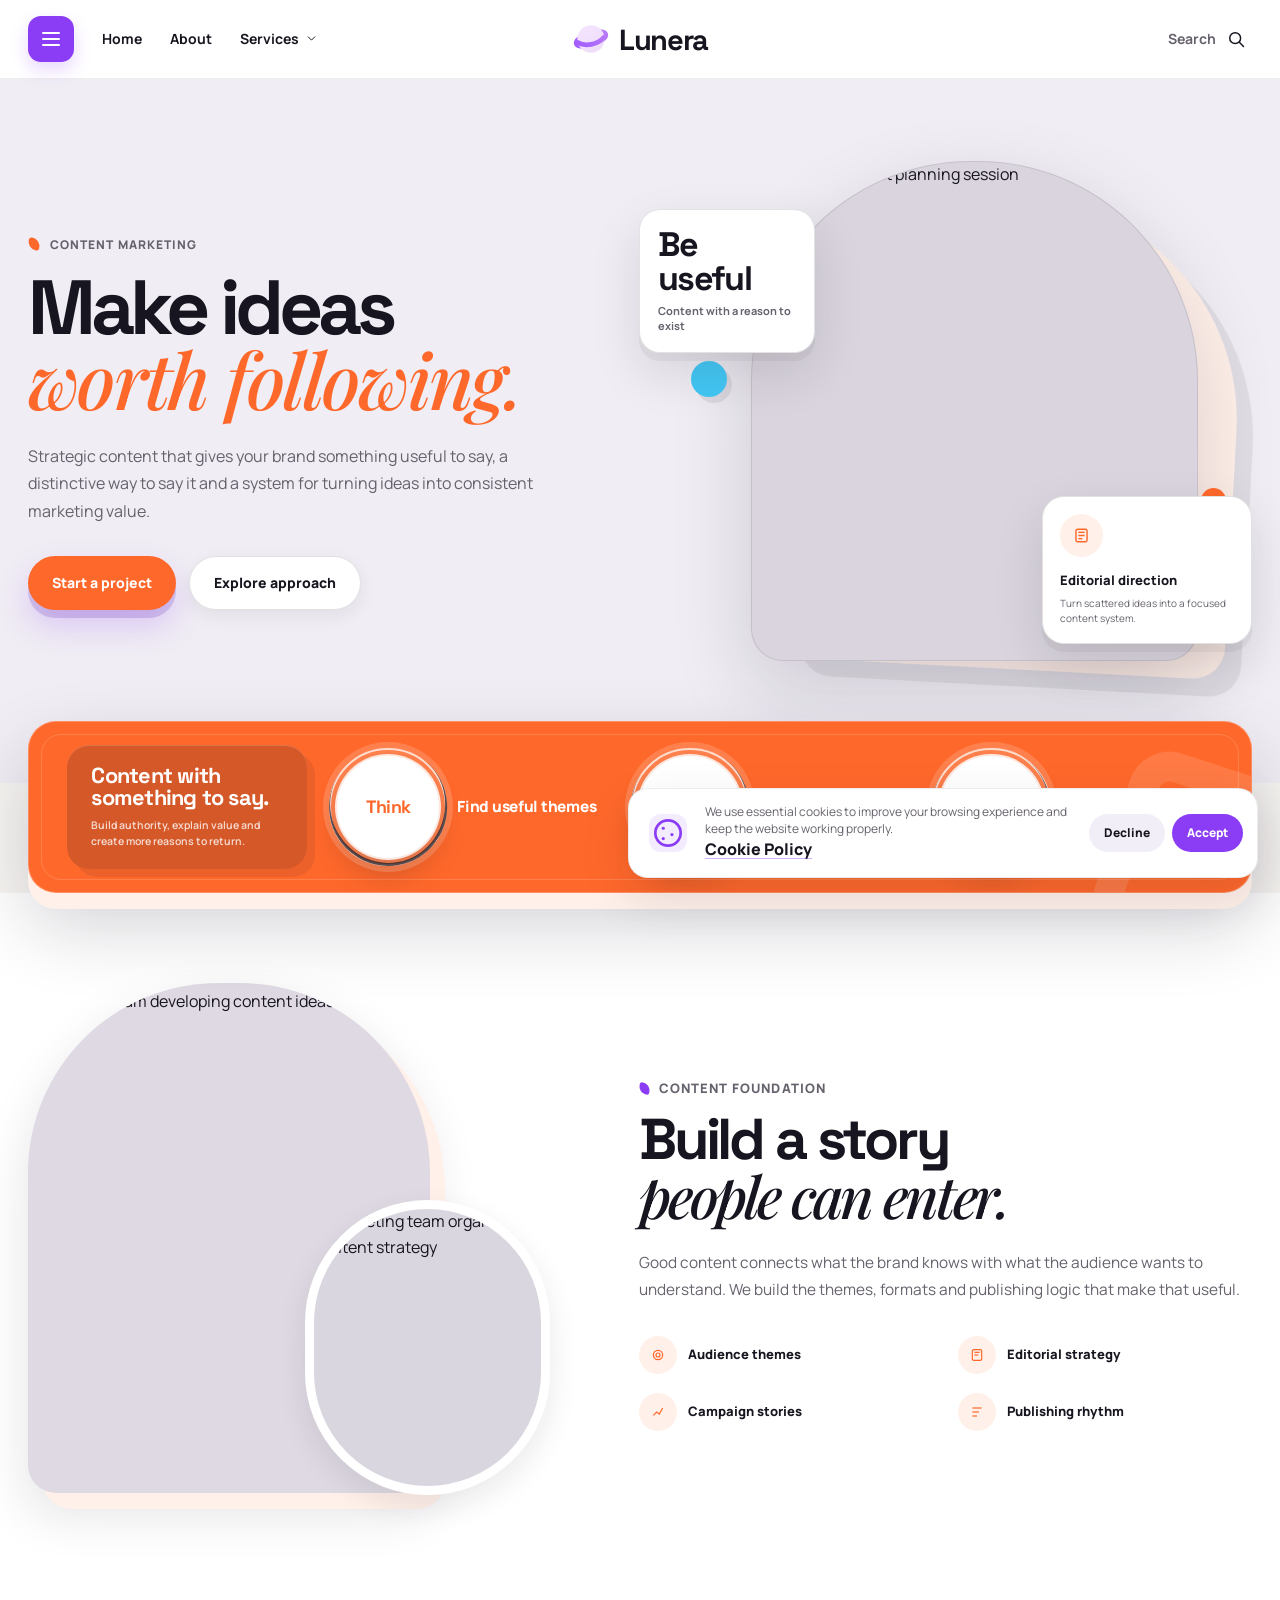
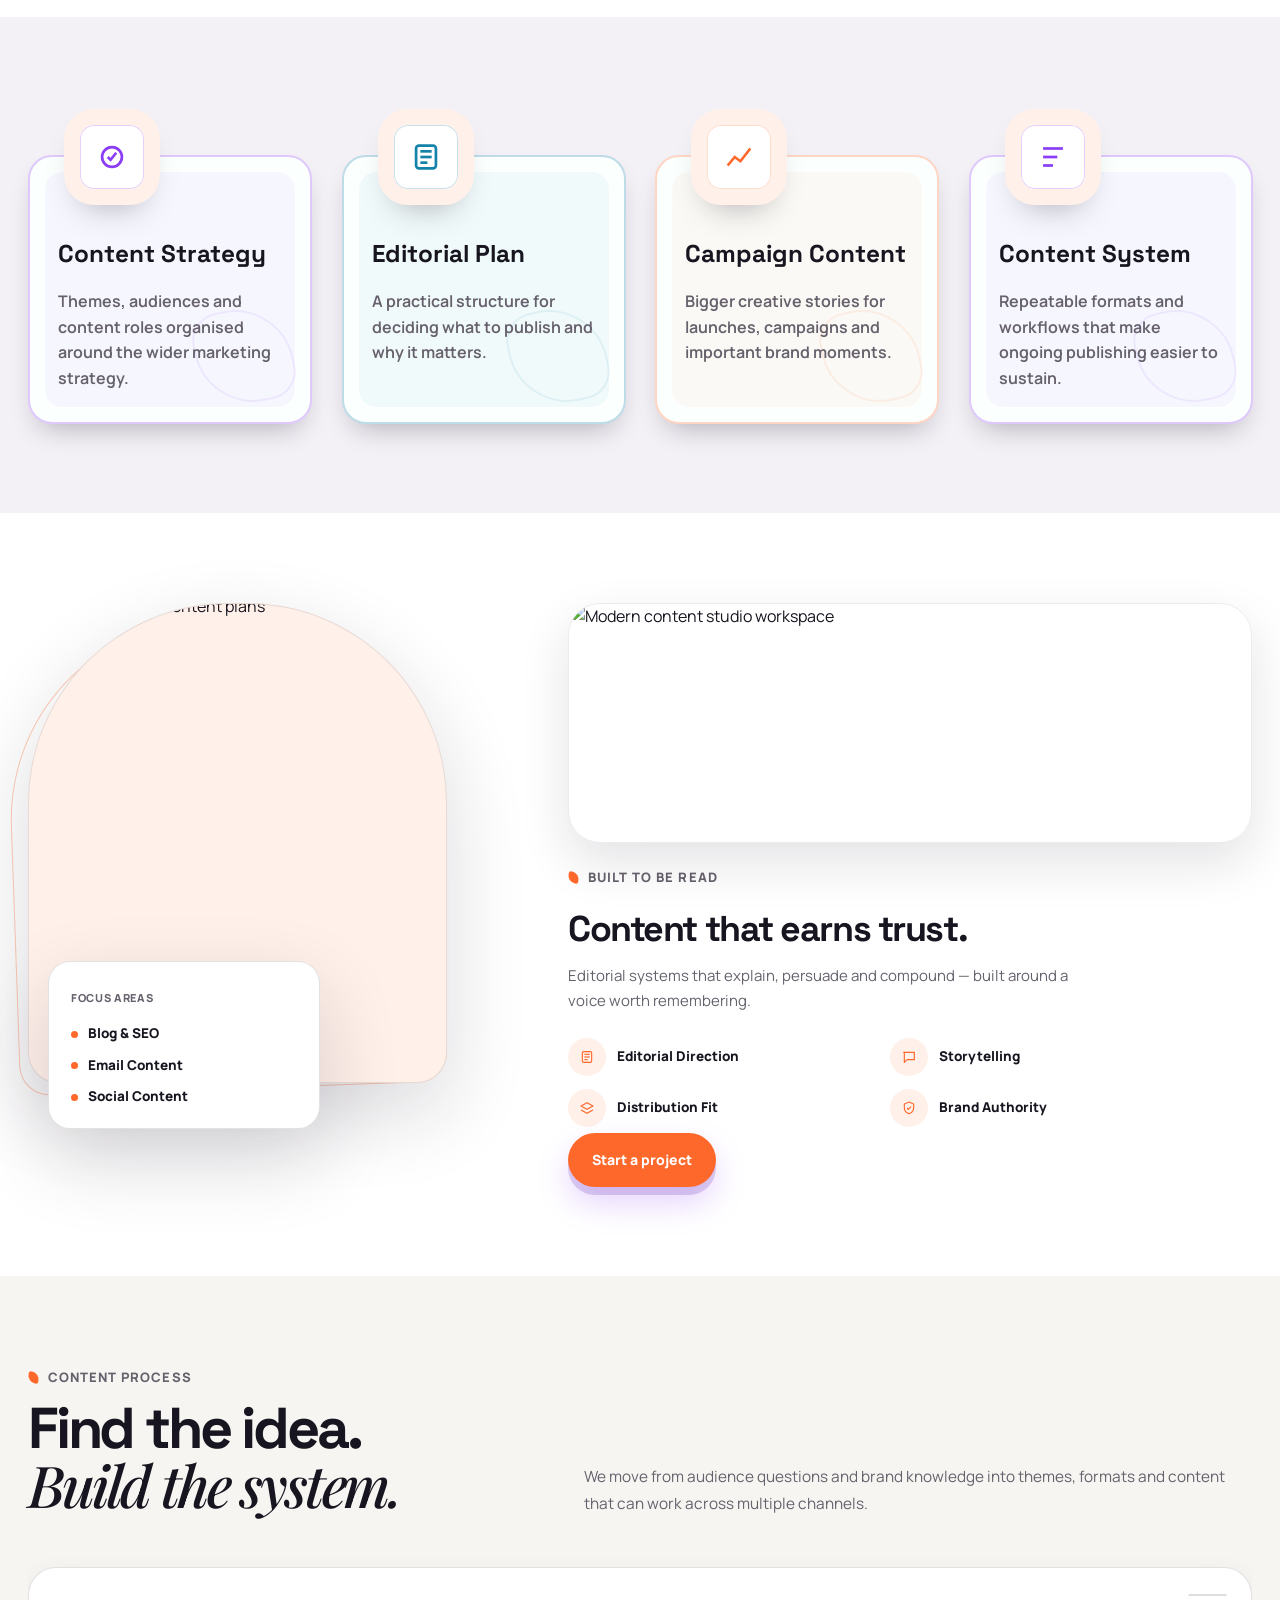
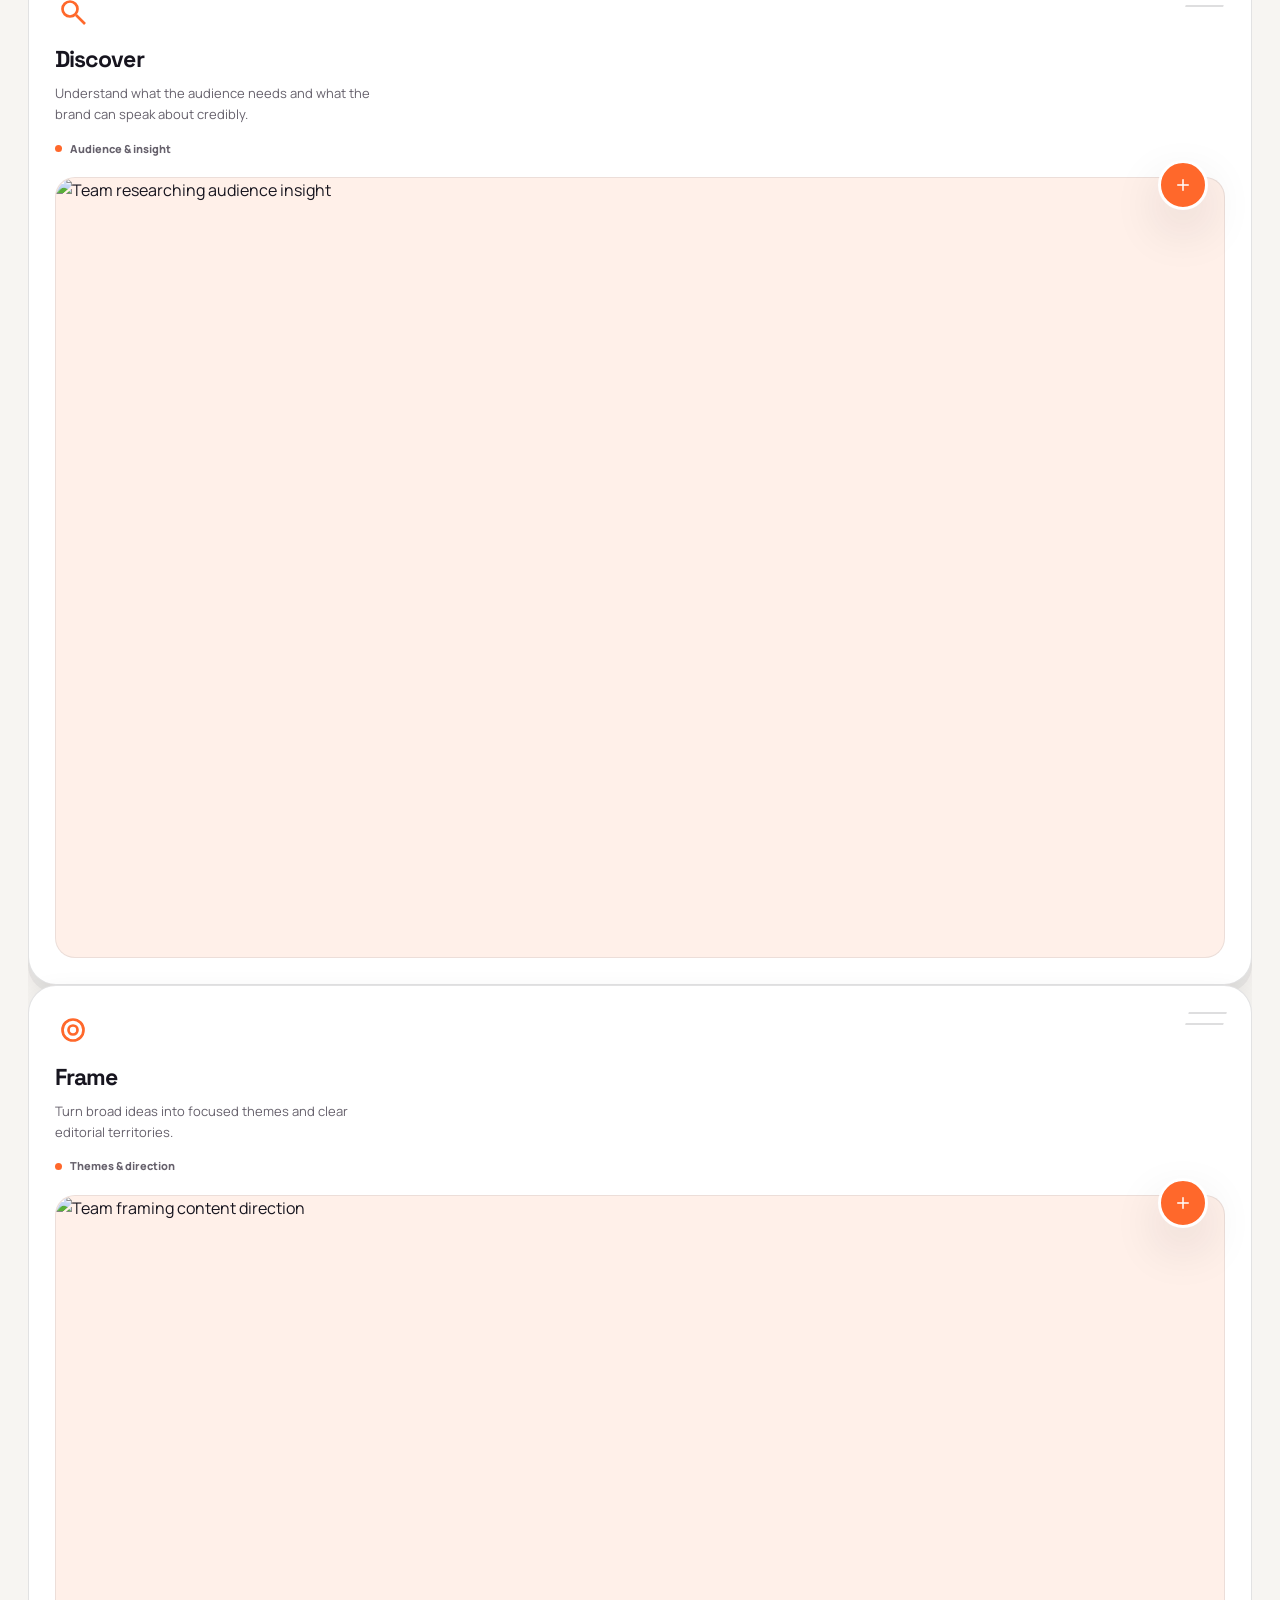
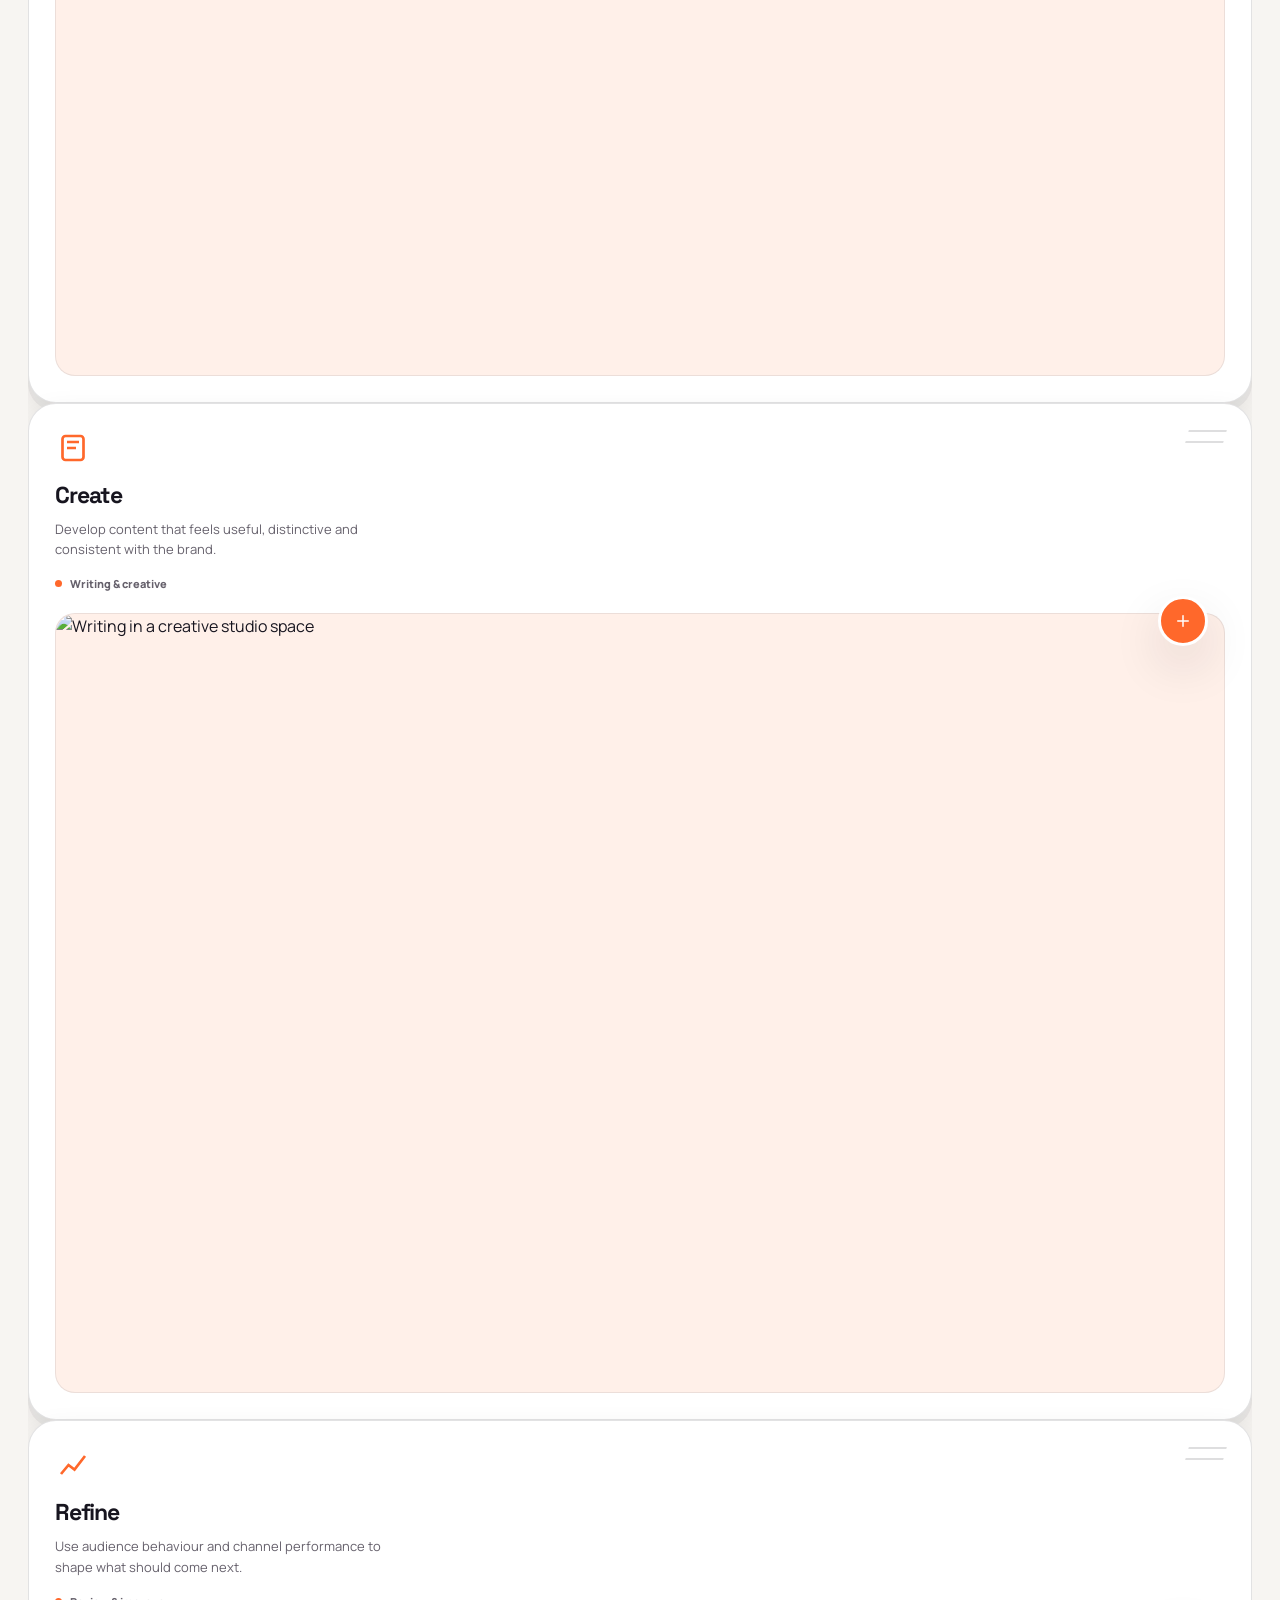
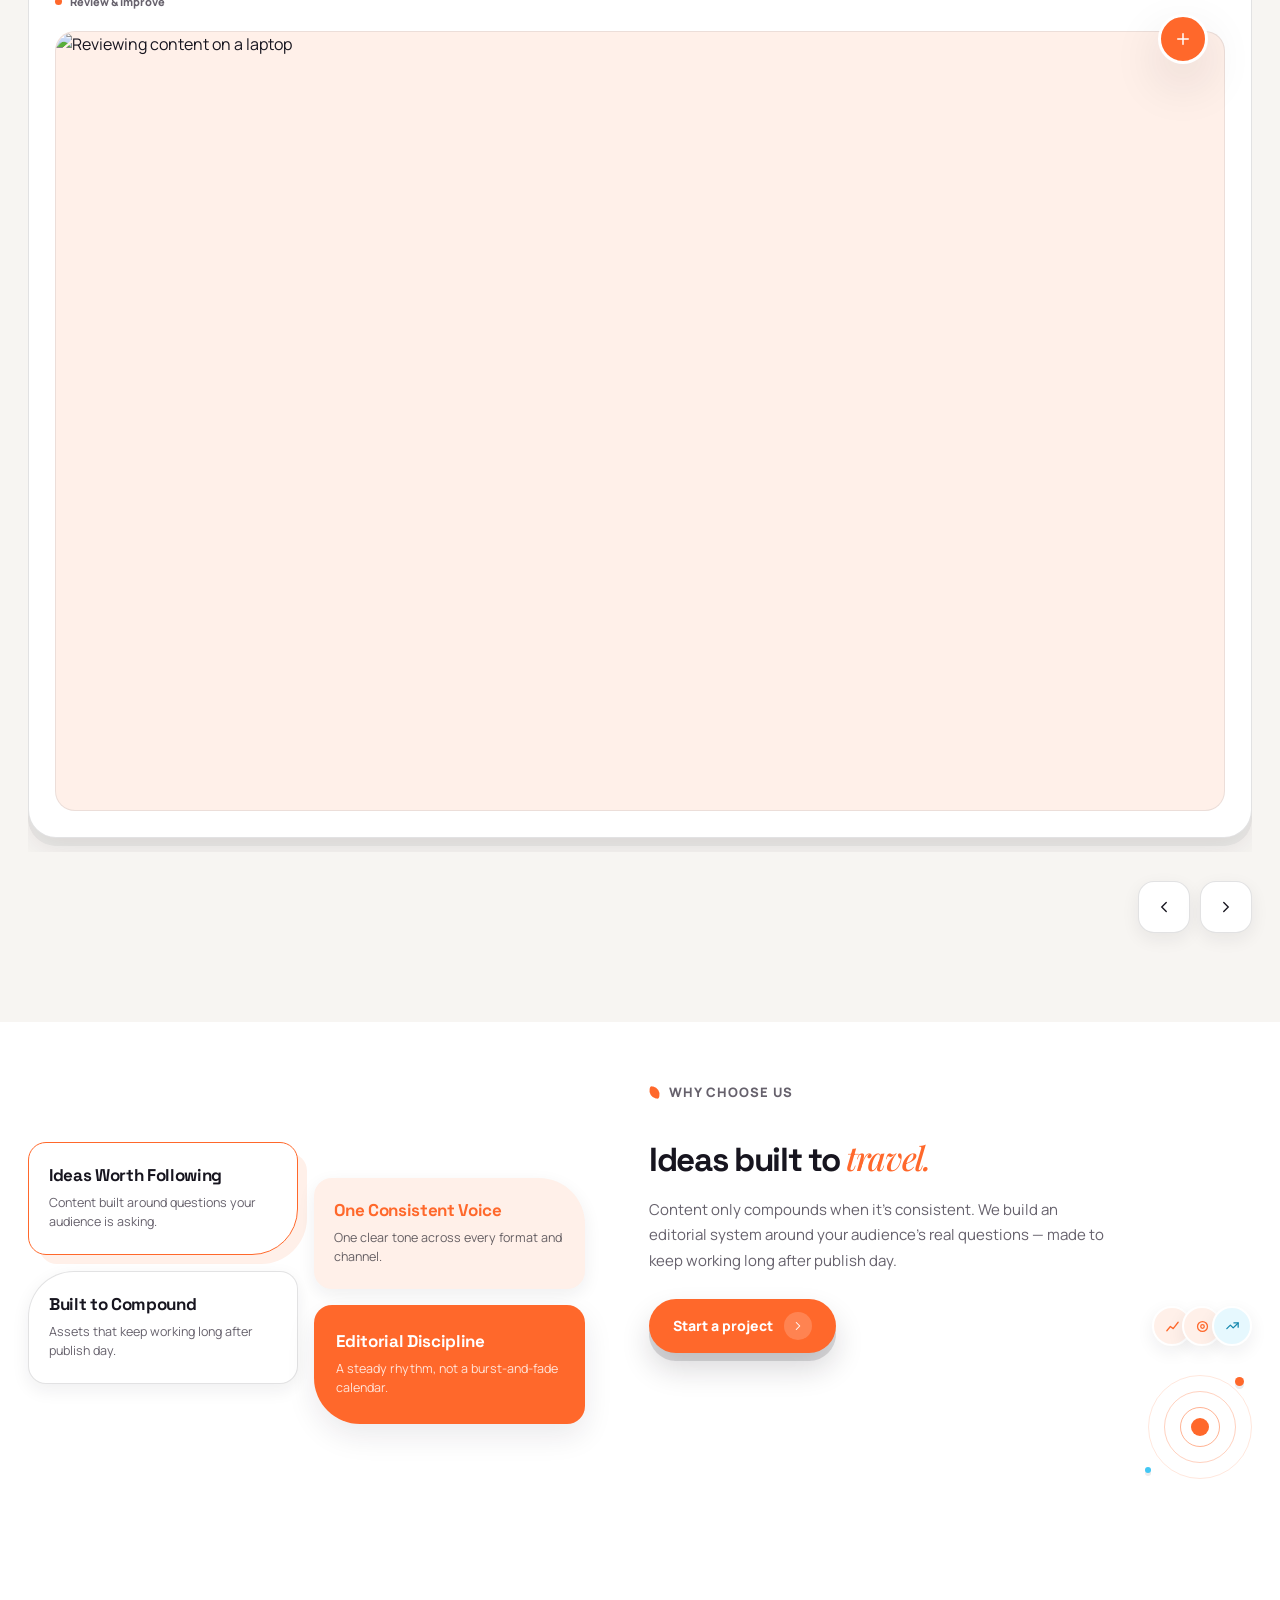
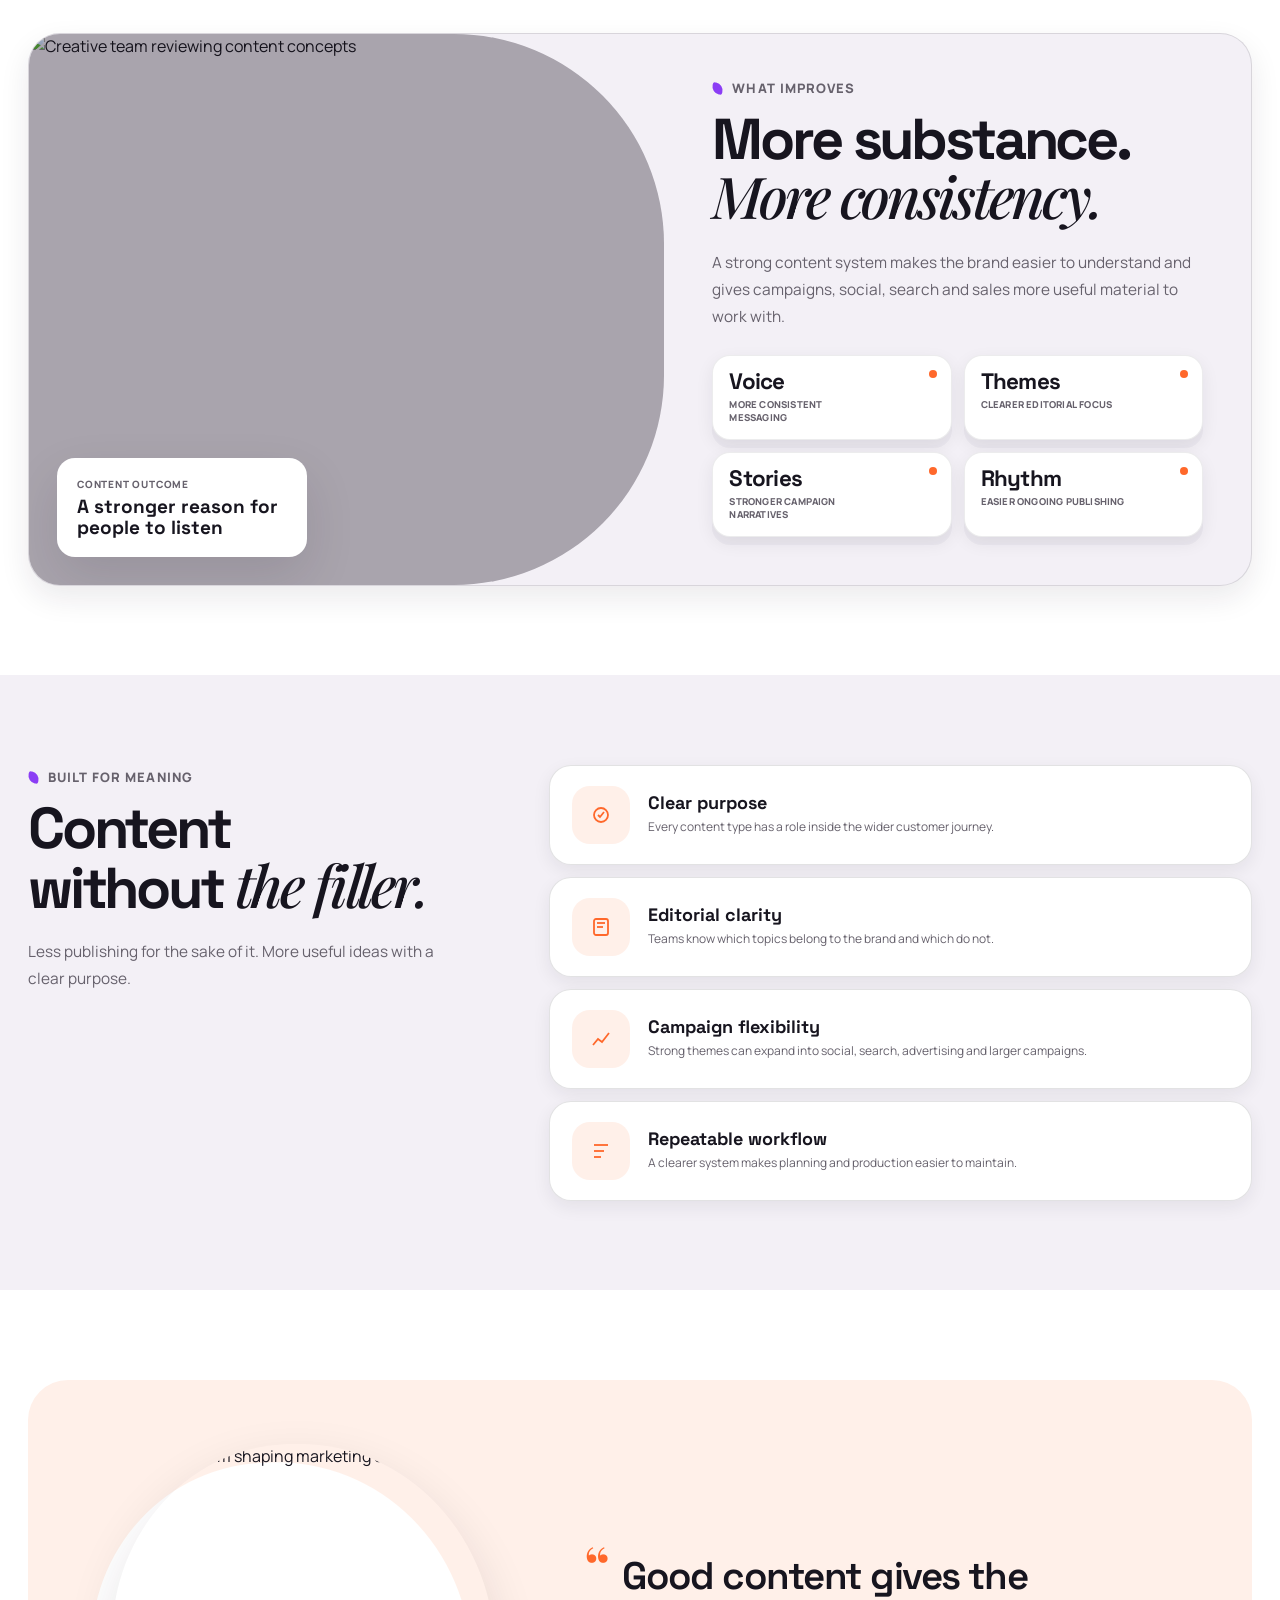
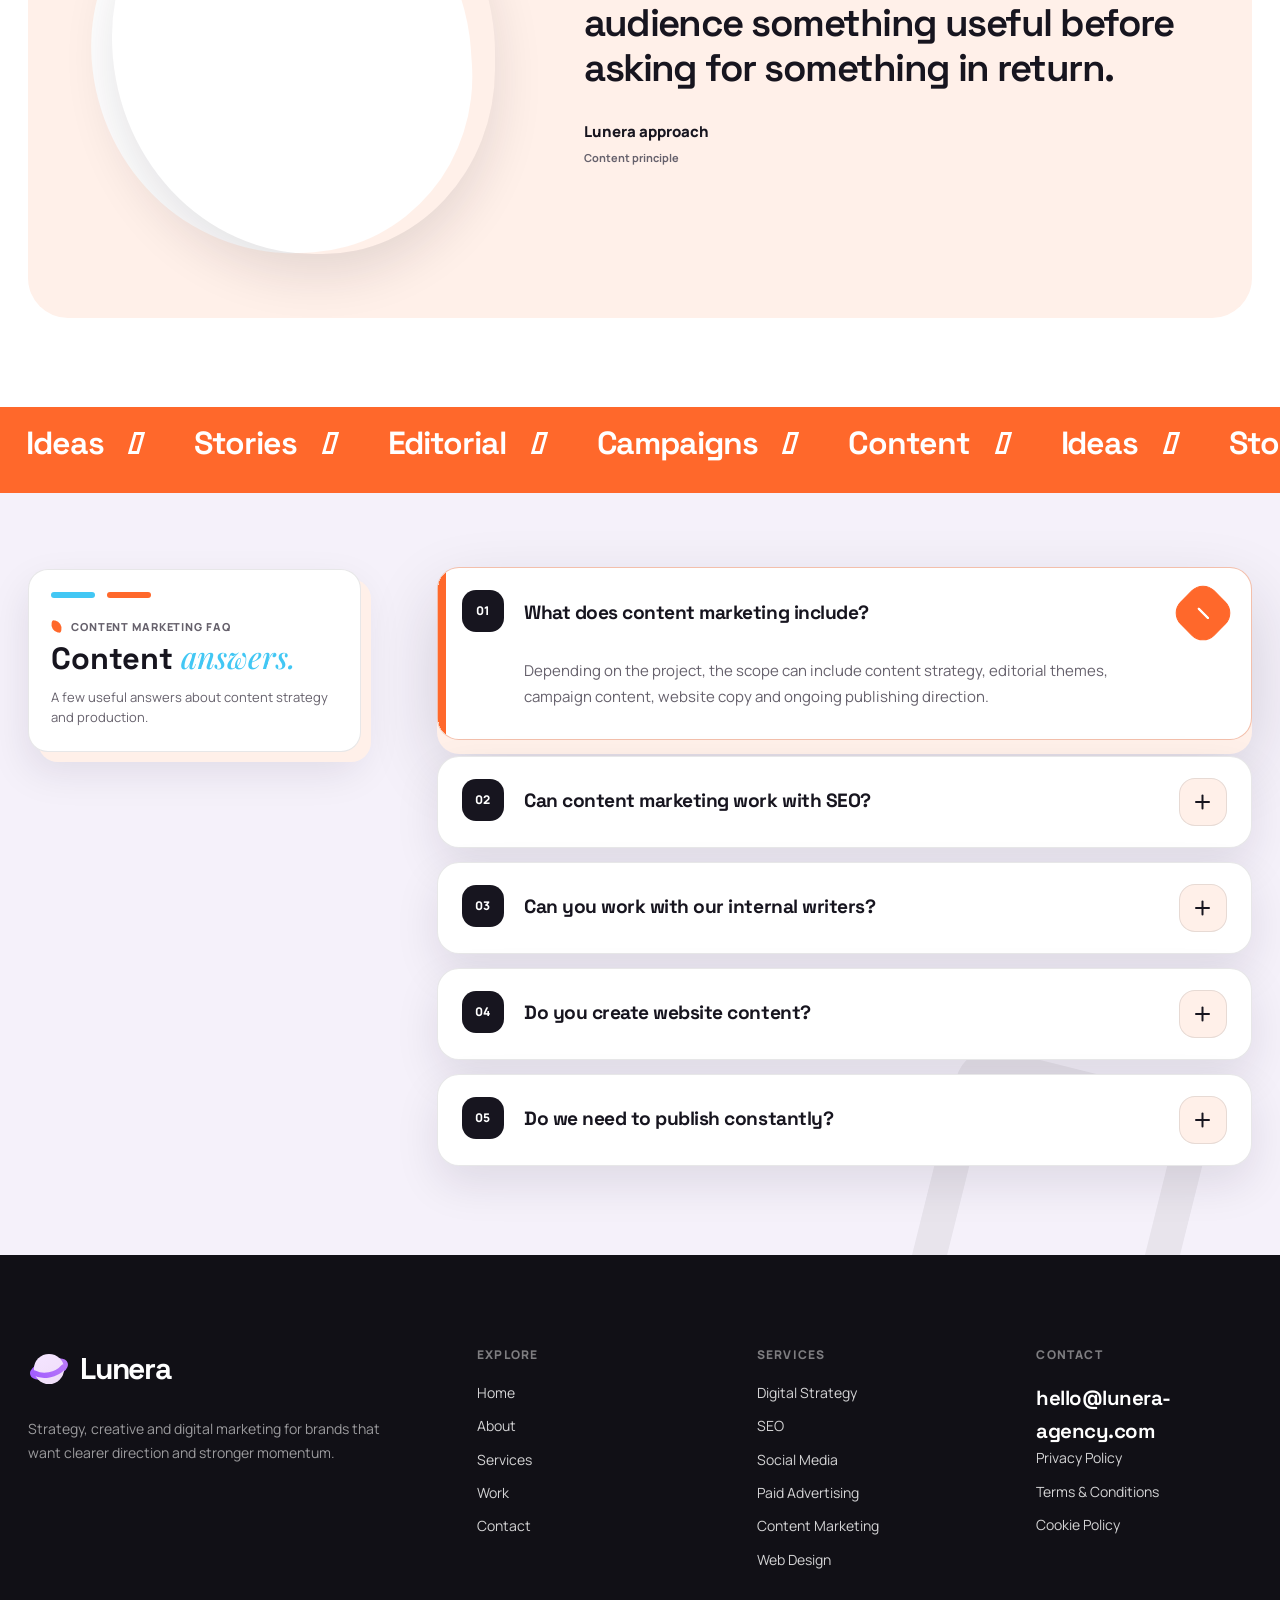
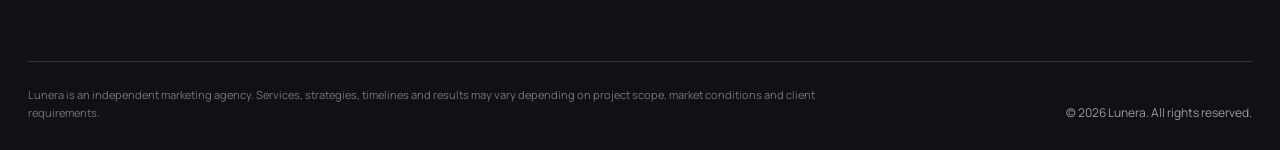
==== commit 44ad07c4: "+" ====
--- a/content-marketing.html
+++ b/content-marketing.html
@@ -2583,8 +2583,8 @@
                 </div>
 
                 <h2 class="section-title">
-                    Before we
-                    <em>start writing.</em>
+                    Content
+                    <em>answers.</em>
                 </h2>
 
                 <p class="section-copy">
--- a/assets/css/services.css
+++ b/assets/css/services.css
@@ -533,11 +533,7 @@
 }
 
 .service-deliverables__head {
-    display: flex;
-    align-items: flex-end;
-    justify-content: space-between;
-    gap: 40px;
-    margin-bottom: 38px;
+    display: none;
 }
 
 .service-deliverables__head .section-copy {
@@ -547,20 +543,24 @@
 .deliverables-grid {
     display: grid;
     grid-template-columns: repeat(4, minmax(0, 1fr));
-    gap: 18px;
+    gap: clamp(22px, 2.4vw, 30px);
+    padding-top: 48px;
 }
 
 .deliverable-card {
     position: relative;
     display: flex;
     flex-direction: column;
-    padding: 24px 22px 22px;
-    overflow: hidden;
-    border-radius: 20px 54px 20px 20px;
-    background: var(--chip-strong);
+    min-height: 260px;
+    padding: 84px 28px 30px;
+    overflow: visible;
+    border: 2px solid color-mix(in srgb, var(--chip-strong) 28%, #ffffff 72%);
+    border-radius: 24px;
+    background: #fbfffe;
     box-shadow: 0 14px 28px -12px rgba(23, 21, 31, 0.32);
     transition:
         transform var(--transition-base),
+        border-color var(--transition-fast),
         box-shadow var(--transition-base);
 }
 
@@ -583,66 +583,82 @@
 .deliverable-card::before {
     content: "";
     position: absolute;
-    top: -28px;
-    right: -28px;
-    width: 84px;
-    height: 84px;
-    border-radius: 50%;
-    box-shadow:
-        0 0 0 12px rgba(255, 255, 255, 0.16),
-        0 0 0 26px rgba(255, 255, 255, 0.1),
-        0 0 0 42px rgba(255, 255, 255, 0.05);
+    inset: 14px;
+    border-radius: 18px;
+    border: 1px solid rgba(255, 255, 255, 0.75);
+    box-shadow: inset 0 0 0 999px color-mix(in srgb, var(--chip-strong) 4%, transparent);
     pointer-events: none;
 }
 
+.deliverable-card::after {
+    content: "";
+    position: absolute;
+    right: 18px;
+    bottom: 18px;
+    width: 96px;
+    height: 96px;
+    border-radius: 28px 60px 28px 60px;
+    border: 2px solid color-mix(in srgb, var(--chip-strong) 16%, transparent);
+    opacity: 0.55;
+    transform: rotate(-12deg);
+    pointer-events: none;
+}
+
 .deliverable-card:hover {
-    transform: translateY(-6px);
-    box-shadow: 0 20px 34px -12px rgba(23, 21, 31, 0.4);
+    transform: translateY(-8px);
+    border-color: color-mix(in srgb, var(--chip-strong) 48%, #ffffff 52%);
+    box-shadow: 0 26px 54px -20px rgba(23, 21, 31, 0.36);
 }
 
 .deliverable-card__icon {
-    position: relative;
-    z-index: 1;
-    display: grid;
-    align-self: flex-end;
-    width: 40px;
-    height: 40px;
+    position: absolute;
+    z-index: 2;
+    top: -48px;
+    left: 34px;
+    display: grid;
+    width: 96px;
+    height: 96px;
     flex-shrink: 0;
     place-items: center;
-    margin-bottom: 18px;
-    border-radius: 50%;
+    border: 16px solid var(--service-accent-soft);
+    border-radius: 30px;
     background: #ffffff;
     color: var(--chip-strong);
-    box-shadow: 0 6px 14px rgba(23, 21, 31, 0.16);
+    box-shadow:
+        0 18px 32px -18px rgba(23, 21, 31, 0.35),
+        inset 0 0 0 1px color-mix(in srgb, var(--chip-strong) 24%, #ffffff 76%);
     transition: transform var(--transition-base);
 }
 
 .deliverable-card:hover .deliverable-card__icon {
-    transform: rotate(-8deg) scale(1.08);
+    transform: translateY(-4px) rotate(-4deg);
 }
 
 .deliverable-card__icon svg {
-    width: 18px;
-    height: 18px;
+    width: 34px;
+    height: 34px;
+    stroke-width: 1.9;
 }
 
 .deliverable-card__title {
     position: relative;
-    z-index: 1;
+    z-index: 2;
     font-family: var(--font-display);
-    font-size: clamp(16px, 1.2vw, 19px);
+    font-size: clamp(24px, 1.9vw, 34px);
     font-weight: 750;
-    line-height: 1.15;
-    letter-spacing: -0.03em;
-    color: #ffffff;
+    line-height: 1.08;
+    letter-spacing: 0;
+    color: var(--color-dark);
 }
 
 .deliverable-card__copy {
     position: relative;
-    z-index: 1;
-    margin-top: 8px;
-    color: rgba(255, 255, 255, 0.8);
-    font-size: 12.5px;
+    z-index: 2;
+    margin-top: 22px;
+    max-width: 25ch;
+    color: var(--color-text-soft);
+    font-size: 16px;
+    font-weight: 650;
     line-height: 1.6;
 }
 
@@ -1346,19 +1362,19 @@
 .service-results__shell {
     display: grid;
     grid-template-columns: minmax(0, 1.04fr) minmax(410px, 0.96fr);
-    min-height: 560px;
+    min-height: 490px;
     overflow: hidden;
     border: 1px solid var(--color-border);
-    border-radius: 40px;
+    border-radius: 32px;
     background: #f3f0f6;
     box-shadow: var(--shadow-sm);
 }
 
 .service-results__media {
     position: relative;
-    min-height: 560px;
+    min-height: 490px;
     overflow: hidden;
-    border-radius: 0 240px 240px 0;
+    border-radius: 0 210px 210px 0;
     background: #ddd8e1;
 }
 
@@ -1409,41 +1425,59 @@
     display: flex;
     justify-content: center;
     flex-direction: column;
-    padding: clamp(35px, 5vw, 68px);
+    padding: clamp(28px, 4vw, 48px);
 }
 
 .service-results__metrics {
     display: grid;
     grid-template-columns: repeat(2, minmax(0, 1fr));
-    gap: 1px;
-    margin-top: 30px;
+    gap: 12px;
+    margin-top: 24px;
+}
+
+.service-result-metric {
+    position: relative;
+    min-height: 82px;
+    padding: 15px 16px 14px;
     overflow: hidden;
     border: 1px solid rgba(23, 21, 31, 0.08);
-    border-radius: 22px;
-    background: rgba(23, 21, 31, 0.08);
-}
-
-.service-result-metric {
-    min-height: 124px;
-    padding: 20px;
+    border-radius: 18px;
     background: #ffffff;
+    box-shadow:
+        0 8px 0 rgba(23, 21, 31, 0.035),
+        var(--shadow-xs);
+}
+
+.service-result-metric::after {
+    content: "";
+    position: absolute;
+    top: 14px;
+    right: 14px;
+    width: 8px;
+    height: 8px;
+    border-radius: 50%;
+    background: var(--service-accent);
 }
 
 .service-result-metric__value {
     display: block;
     font-family: var(--font-display);
-    font-size: clamp(31px, 3vw, 46px);
+    font-size: clamp(20px, 1.75vw, 26px);
     font-weight: 750;
     line-height: 1;
-    letter-spacing: -0.05em;
+    letter-spacing: -0.035em;
 }
 
 .service-result-metric__label {
     display: block;
-    margin-top: 7px;
+    max-width: 145px;
+    margin-top: 6px;
     color: var(--color-text-soft);
-    font-size: 11px;
-    font-weight: 700;
+    font-size: 9.5px;
+    font-weight: 800;
+    line-height: 1.35;
+    letter-spacing: 0.02em;
+    text-transform: uppercase;
 }
 
 
@@ -1616,7 +1650,7 @@
 .service-faq {
     position: relative;
     isolation: isolate;
-    overflow: hidden;
+    overflow: visible;
     background: #f5f1fa;
     color: var(--color-text);
 }
@@ -1657,27 +1691,37 @@
 .service-faq__intro {
     position: sticky;
     top: calc(var(--header-height) + 36px);
-    padding: 34px 30px;
+    align-self: start;
+    width: min(420px, 100%);
+    height: fit-content;
+    padding: 22px 22px 24px;
     border: 1px solid rgba(23, 21, 31, 0.1);
-    border-radius: 26px;
+    border-radius: 20px;
     background: #ffffff;
     box-shadow:
-        16px 16px 0 var(--service-accent-soft),
-        0 22px 54px rgba(31, 24, 45, 0.1);
+        10px 10px 0 var(--service-accent-soft),
+        0 18px 42px rgba(31, 24, 45, 0.1);
+}
+
+.service-faq__intro.aos-init,
+.service-faq__intro.aos-animate {
+    position: sticky;
 }
 
 .service-faq__intro::before {
     content: "";
     display: block;
-    width: 58px;
-    height: 8px;
-    margin-bottom: 24px;
+    width: 44px;
+    height: 6px;
+    margin-bottom: 16px;
     border-radius: var(--radius-pill);
     background: var(--service-secondary);
-    box-shadow: 74px 0 0 var(--service-accent);
+    box-shadow: 56px 0 0 var(--service-accent);
 }
 
 .service-faq__intro .section-kicker {
+    margin-bottom: 10px;
+    font-size: 11px;
     color: var(--color-text-soft);
 }
 
@@ -1686,7 +1730,11 @@
 }
 
 .service-faq__intro .section-title {
-    max-width: 410px;
+    max-width: none;
+    font-size: clamp(28px, 2.4vw, 38px);
+    line-height: 1;
+    letter-spacing: 0;
+    white-space: nowrap;
     color: var(--color-dark);
 }
 
@@ -1695,7 +1743,10 @@
 }
 
 .service-faq__intro .section-copy {
-    max-width: 360px;
+    max-width: 310px;
+    margin-top: 12px;
+    font-size: 13px;
+    line-height: 1.55;
     color: var(--color-text-soft);
 }
 
@@ -2112,6 +2163,7 @@
 
     .deliverables-grid {
         grid-template-columns: repeat(2, minmax(0, 1fr));
+        row-gap: 56px;
     }
 
     .service-highlight__grid {
@@ -2302,8 +2354,8 @@
     }
 
     .service-results__media {
-        min-height: 480px;
-        border-radius: 0 0 220px 0;
+        min-height: 390px;
+        border-radius: 0 0 180px 0;
     }
 
     .service-features__intro {
@@ -2311,7 +2363,7 @@
     }
 
     .service-faq__intro {
-        max-width: 620px;
+        max-width: 420px;
         position: sticky;
         top: calc(var(--header-height) + 24px);
     }
@@ -2504,6 +2556,51 @@
 
     .deliverables-grid {
         grid-template-columns: 1fr;
+        gap: 54px;
+        padding-top: 40px;
+    }
+
+    .deliverable-card {
+        min-height: auto;
+        padding: 68px 22px 24px;
+        border-radius: 20px;
+    }
+
+    .deliverable-card::before {
+        inset: 11px;
+        border-radius: 15px;
+    }
+
+    .deliverable-card::after {
+        right: 14px;
+        bottom: 14px;
+        width: 72px;
+        height: 72px;
+        border-radius: 22px 44px 22px 44px;
+    }
+
+    .deliverable-card__icon {
+        top: -38px;
+        left: 24px;
+        width: 78px;
+        height: 78px;
+        border-width: 12px;
+        border-radius: 24px;
+    }
+
+    .deliverable-card__icon svg {
+        width: 28px;
+        height: 28px;
+    }
+
+    .deliverable-card__title {
+        font-size: clamp(22px, 7vw, 30px);
+    }
+
+    .deliverable-card__copy {
+        margin-top: 14px;
+        max-width: 29ch;
+        font-size: 14px;
     }
 
     .why-mosaic {
@@ -2542,21 +2639,24 @@
     }
 
     .service-results__media {
-        min-height: 410px;
-        border-radius: 0 0 150px 0;
+        min-height: 310px;
+        border-radius: 0 0 120px 0;
     }
 
     .service-results__content {
-        padding: 28px 20px;
+        padding: 24px 18px;
     }
 
     .service-results__metrics {
         grid-template-columns: repeat(2, minmax(0, 1fr));
+        gap: 9px;
+        margin-top: 20px;
     }
 
     .service-result-metric {
-        min-height: 105px;
-        padding: 15px;
+        min-height: 70px;
+        padding: 12px 13px;
+        border-radius: 14px;
     }
 
     .service-feature {
@@ -2602,11 +2702,27 @@
     }
 
     .service-faq__intro {
-        padding: 26px 22px;
-        border-radius: 22px;
+        width: 100%;
+        max-width: none;
+        padding: 18px 16px;
+        border-radius: 18px;
         box-shadow:
-            10px 10px 0 var(--service-accent-soft),
-            0 18px 42px rgba(31, 24, 45, 0.1);
+            7px 7px 0 var(--service-accent-soft),
+            0 14px 32px rgba(31, 24, 45, 0.1);
+    }
+
+    .service-faq__intro::before {
+        margin-bottom: 12px;
+    }
+
+    .service-faq__intro .section-title {
+        font-size: clamp(22px, 6vw, 30px);
+    }
+
+    .service-faq__intro .section-copy {
+        max-width: 100%;
+        margin-top: 8px;
+        font-size: 12px;
     }
 
     .service-faq .faq-item {
@@ -2757,11 +2873,16 @@
     }
 
     .service-results__media {
-        min-height: 370px;
+        min-height: 280px;
     }
 
     .service-result-metric__value {
-        font-size: 31px;
+        font-size: 18px;
+    }
+
+    .service-result-metric__label {
+        font-size: 8.5px;
+        line-height: 1.28;
     }
 
     .service-testimonial__media {
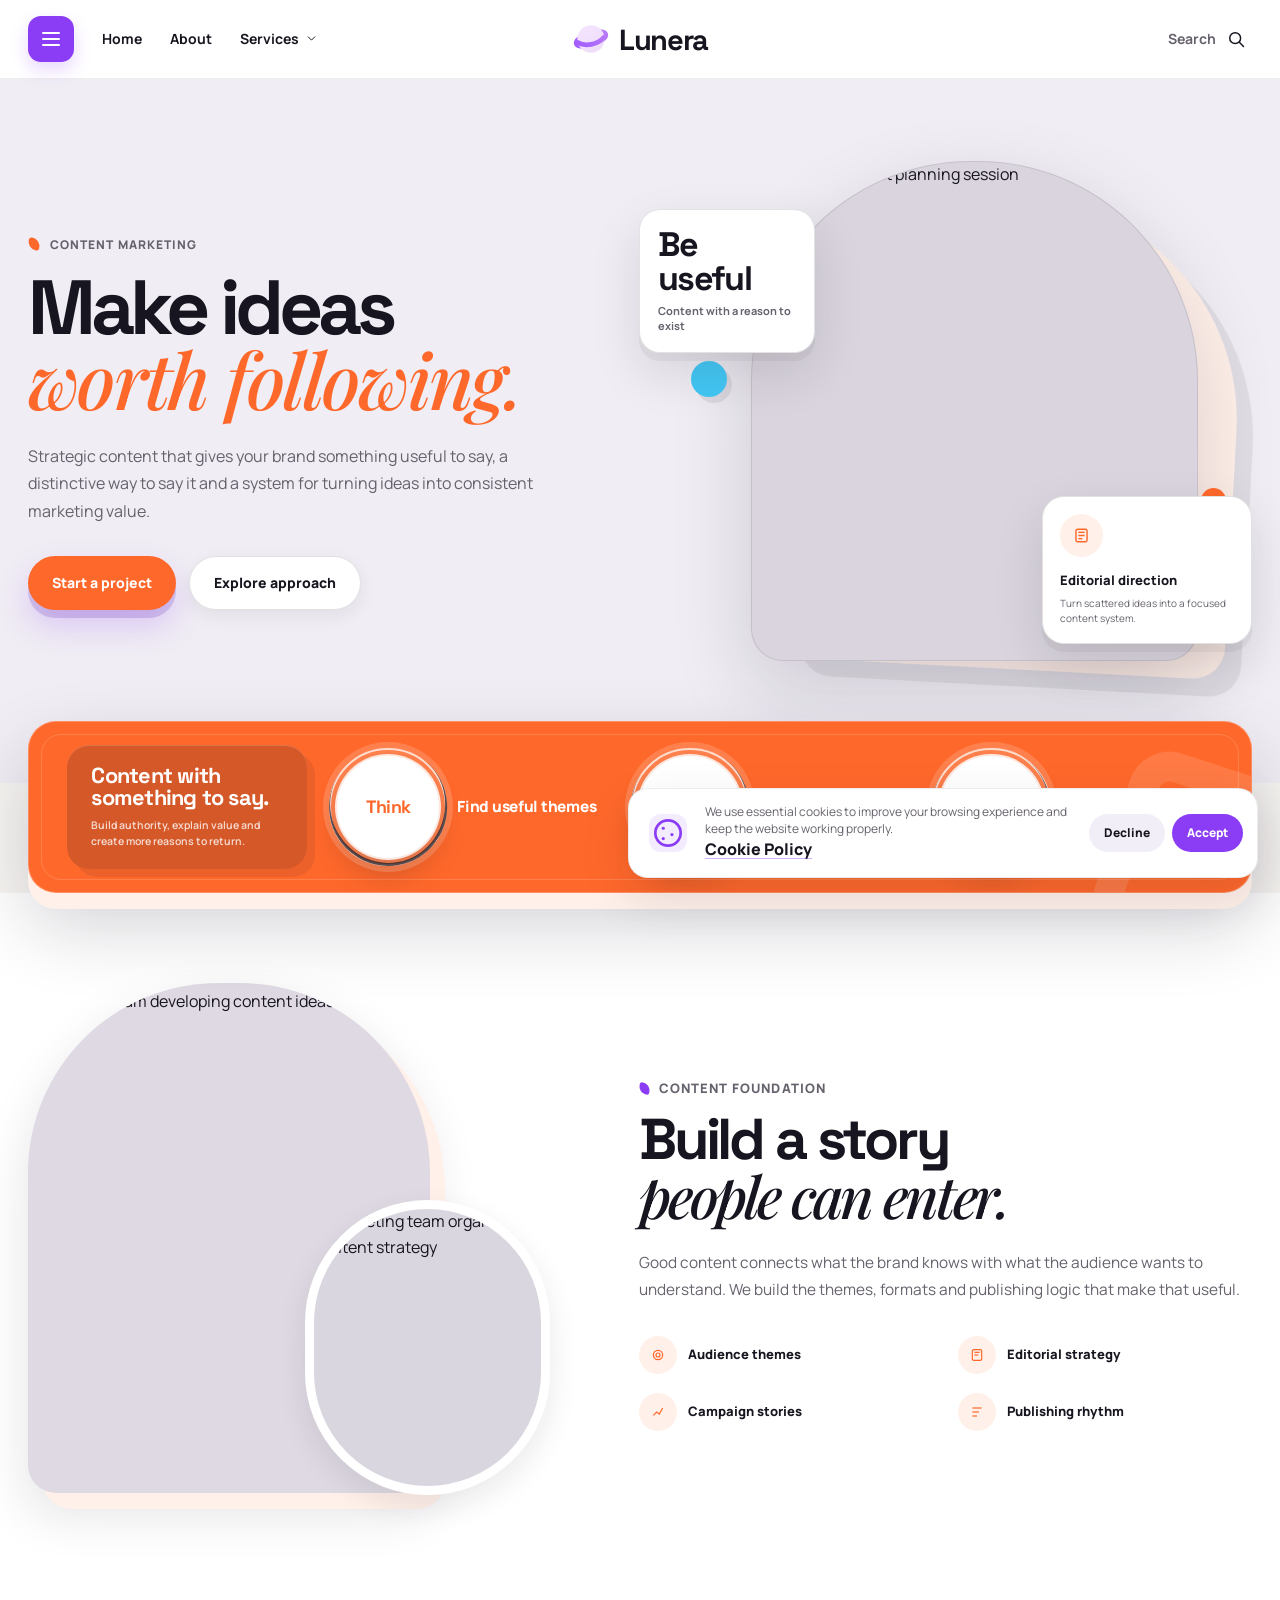
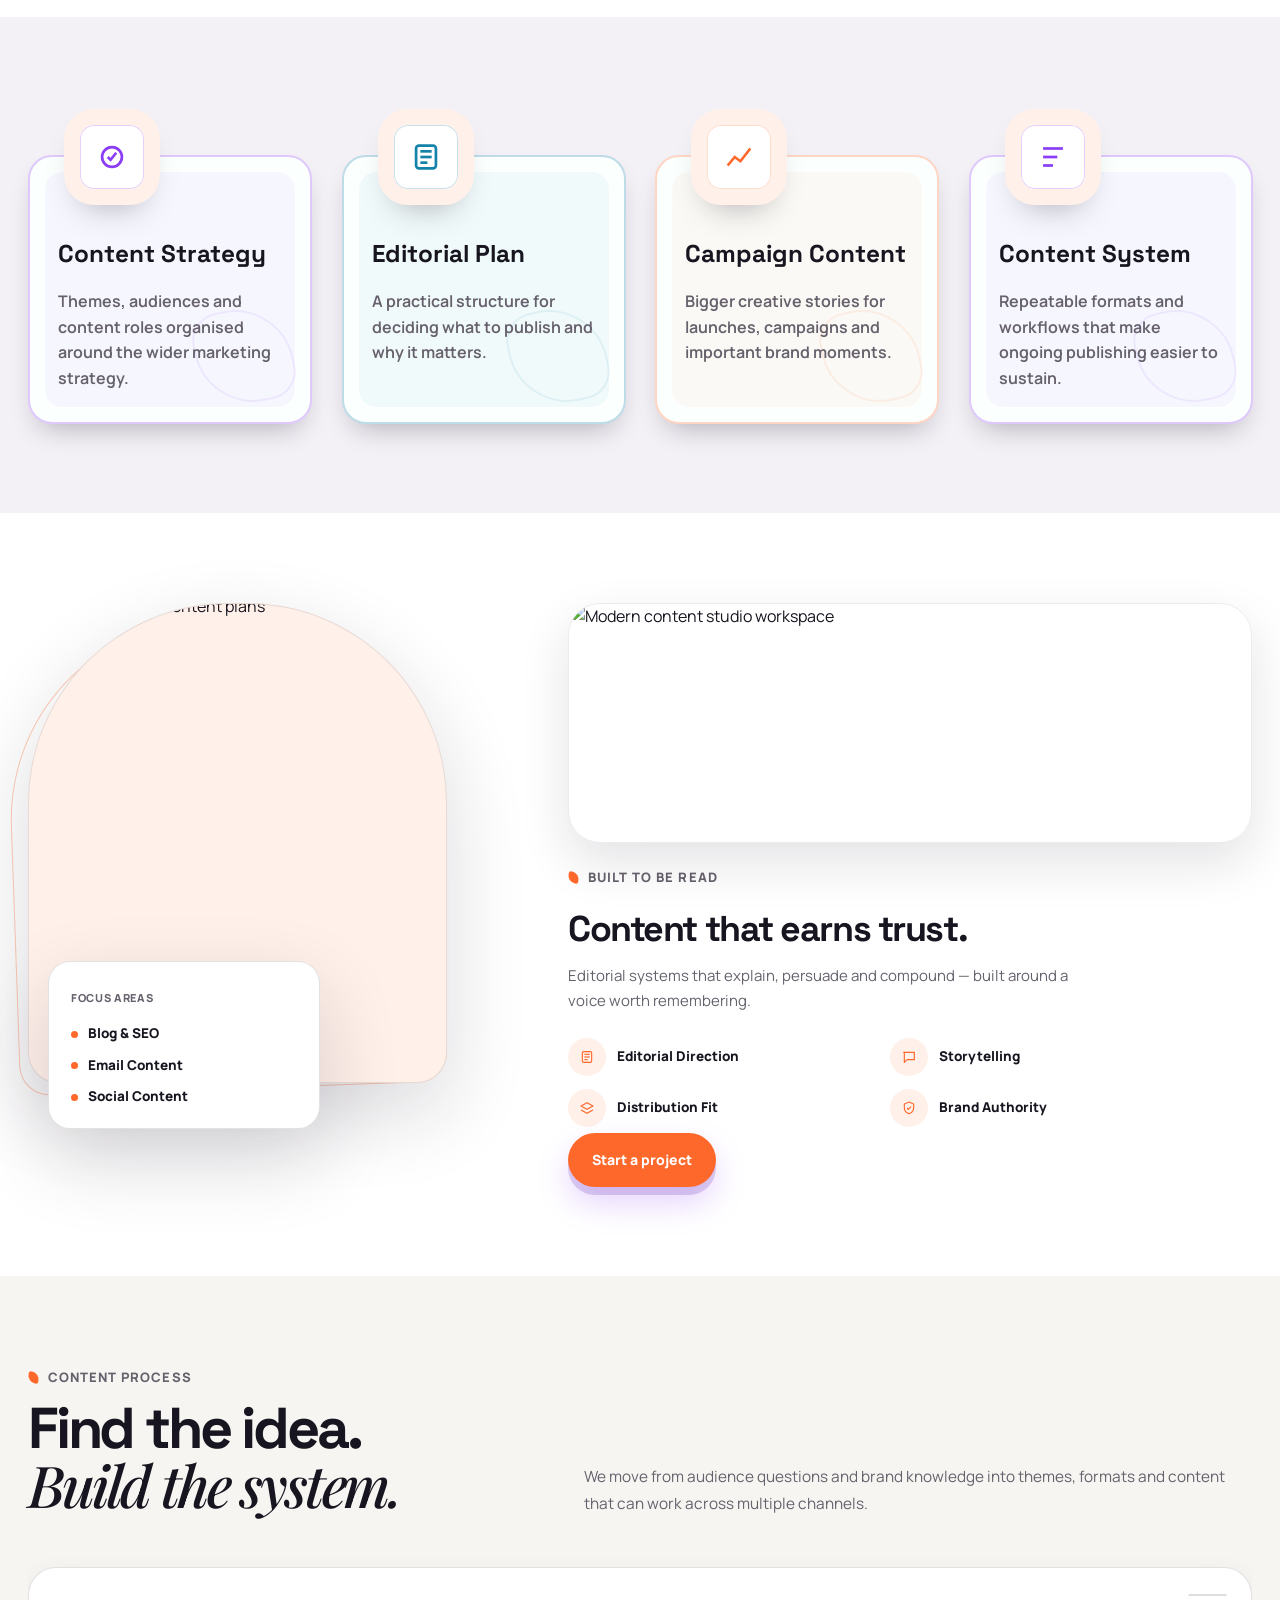
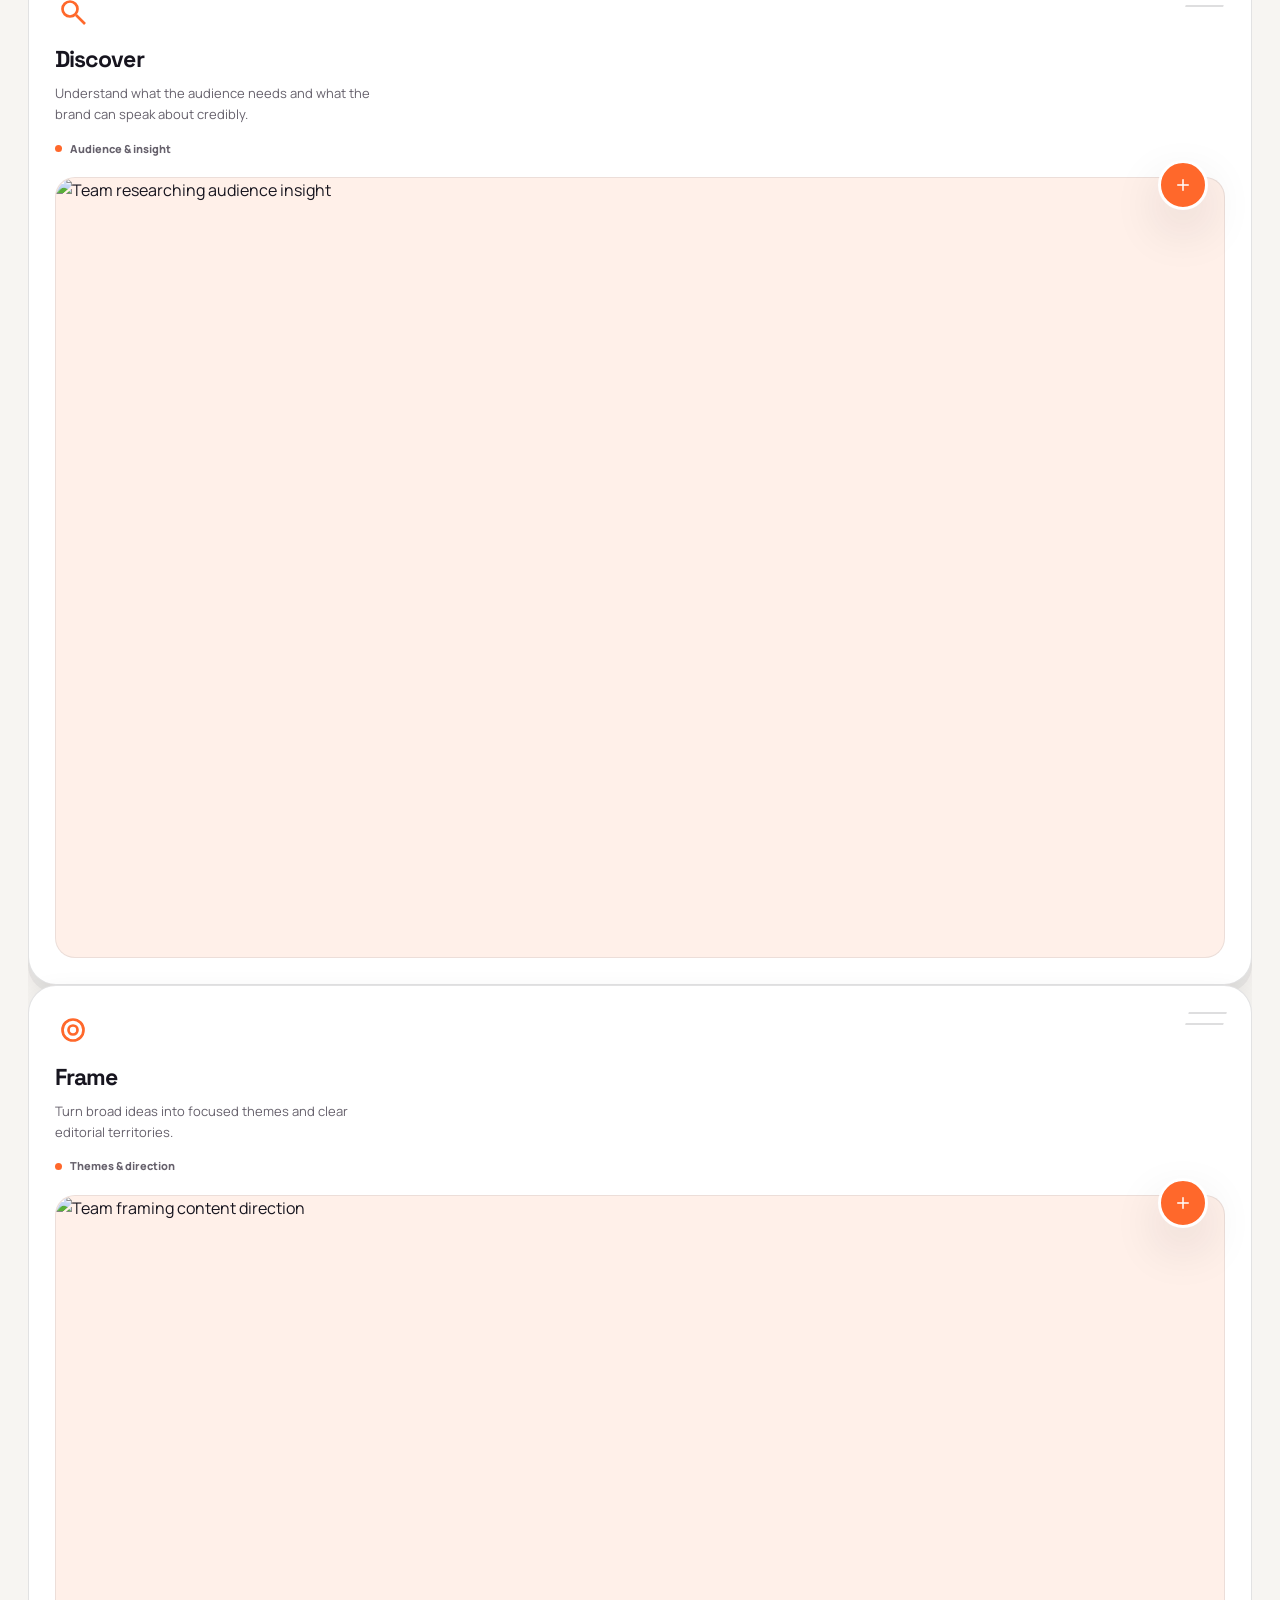
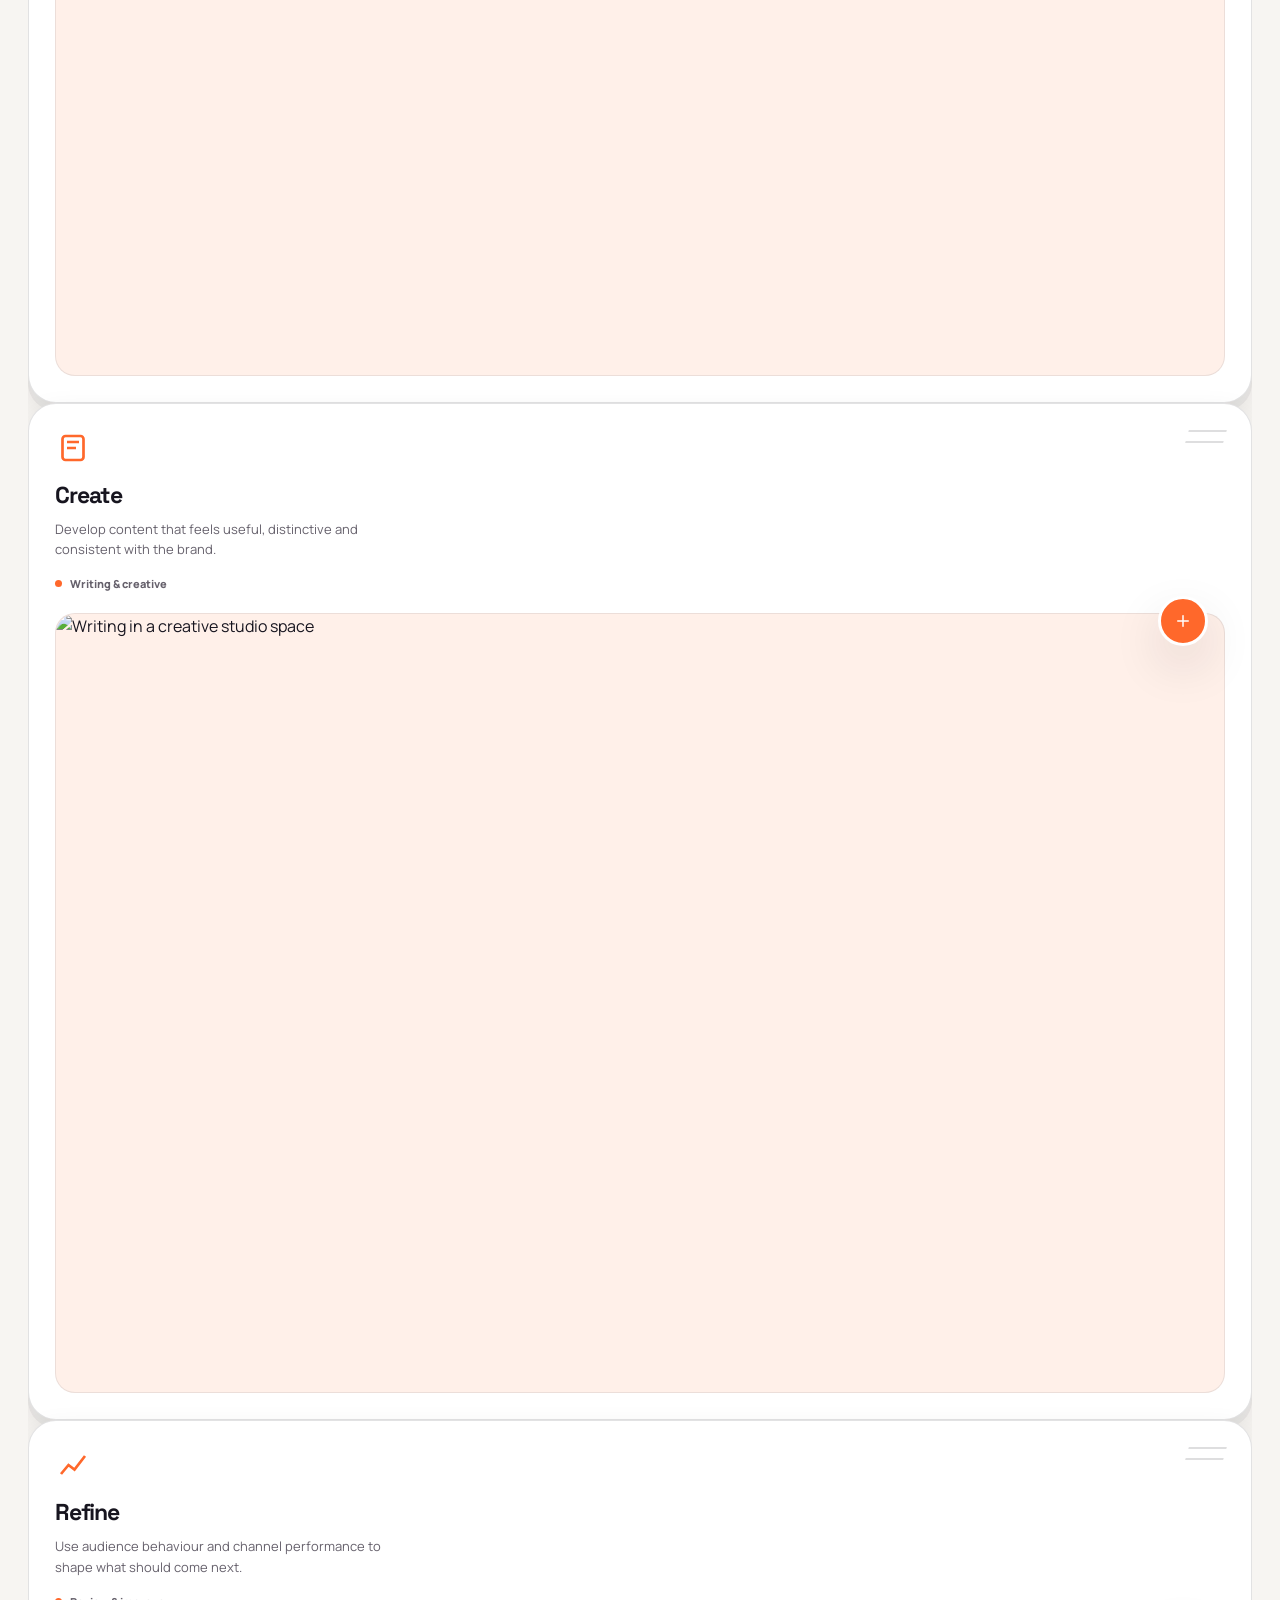
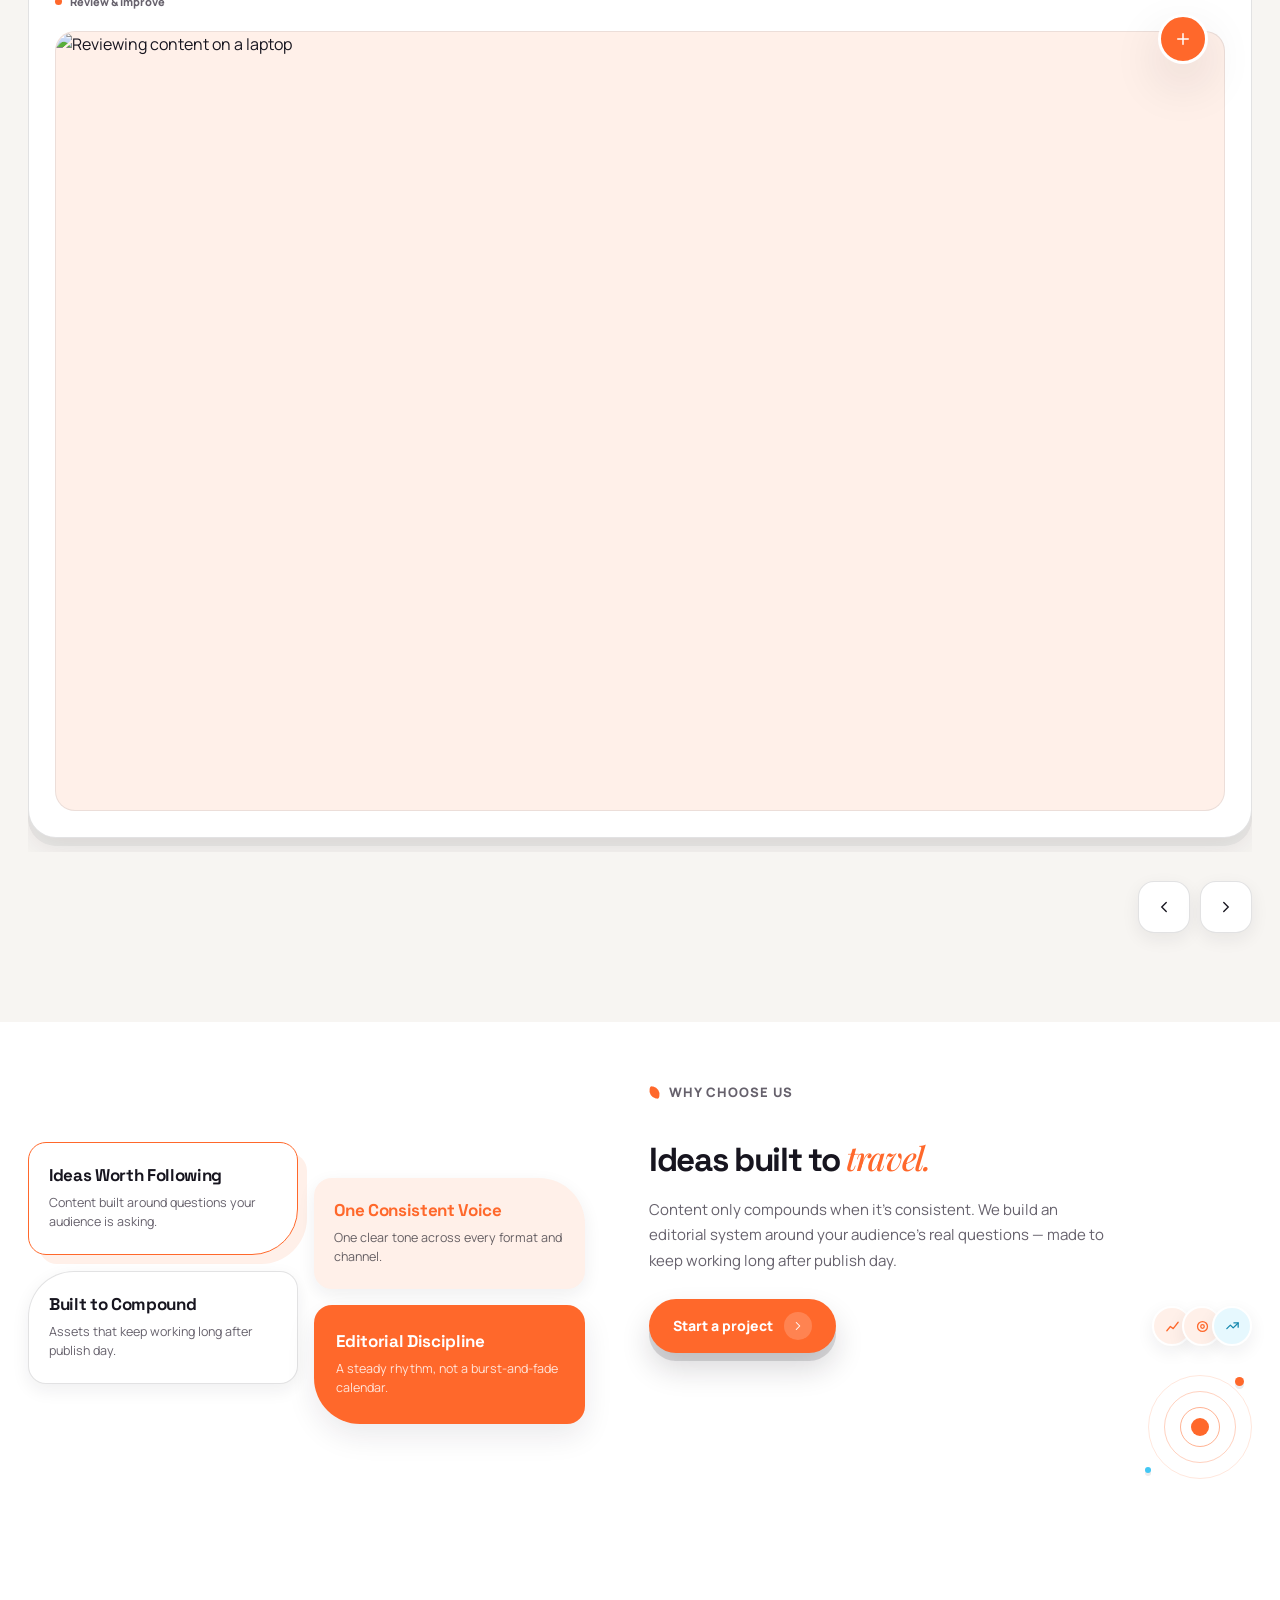
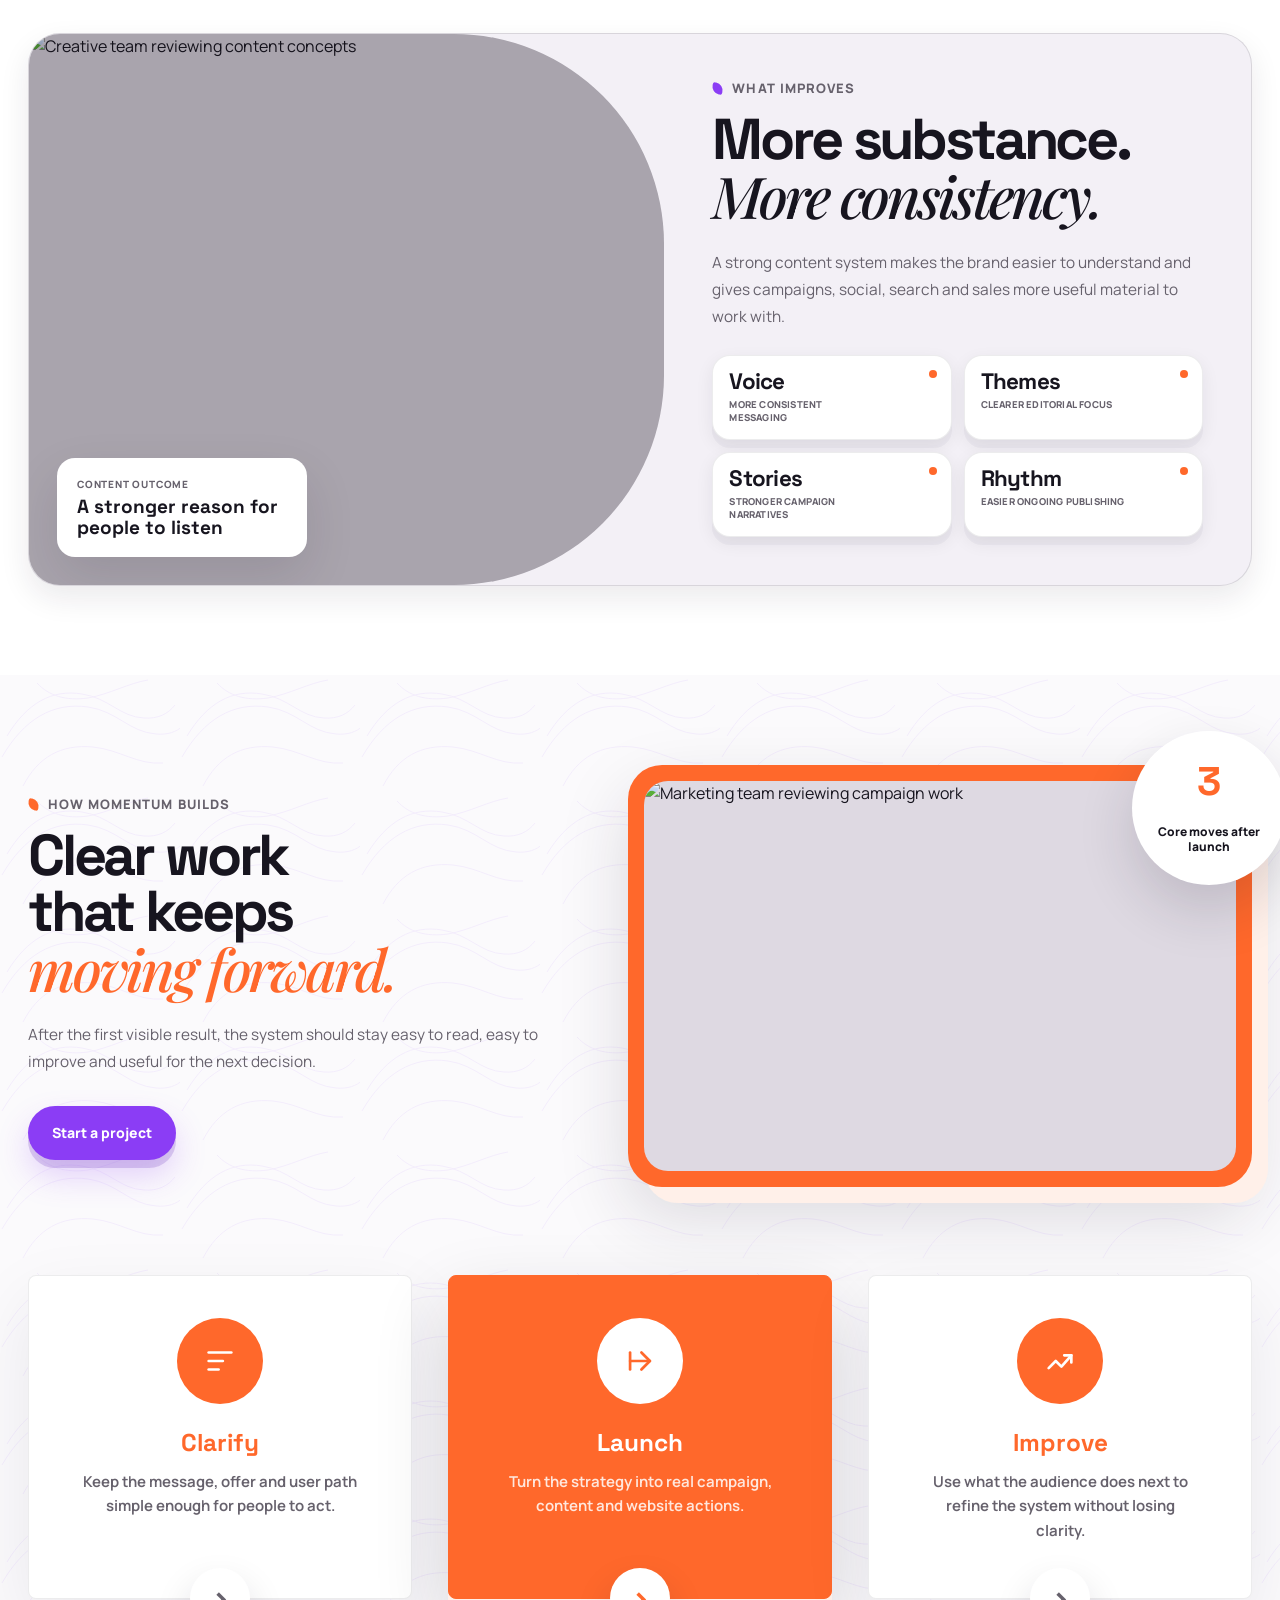
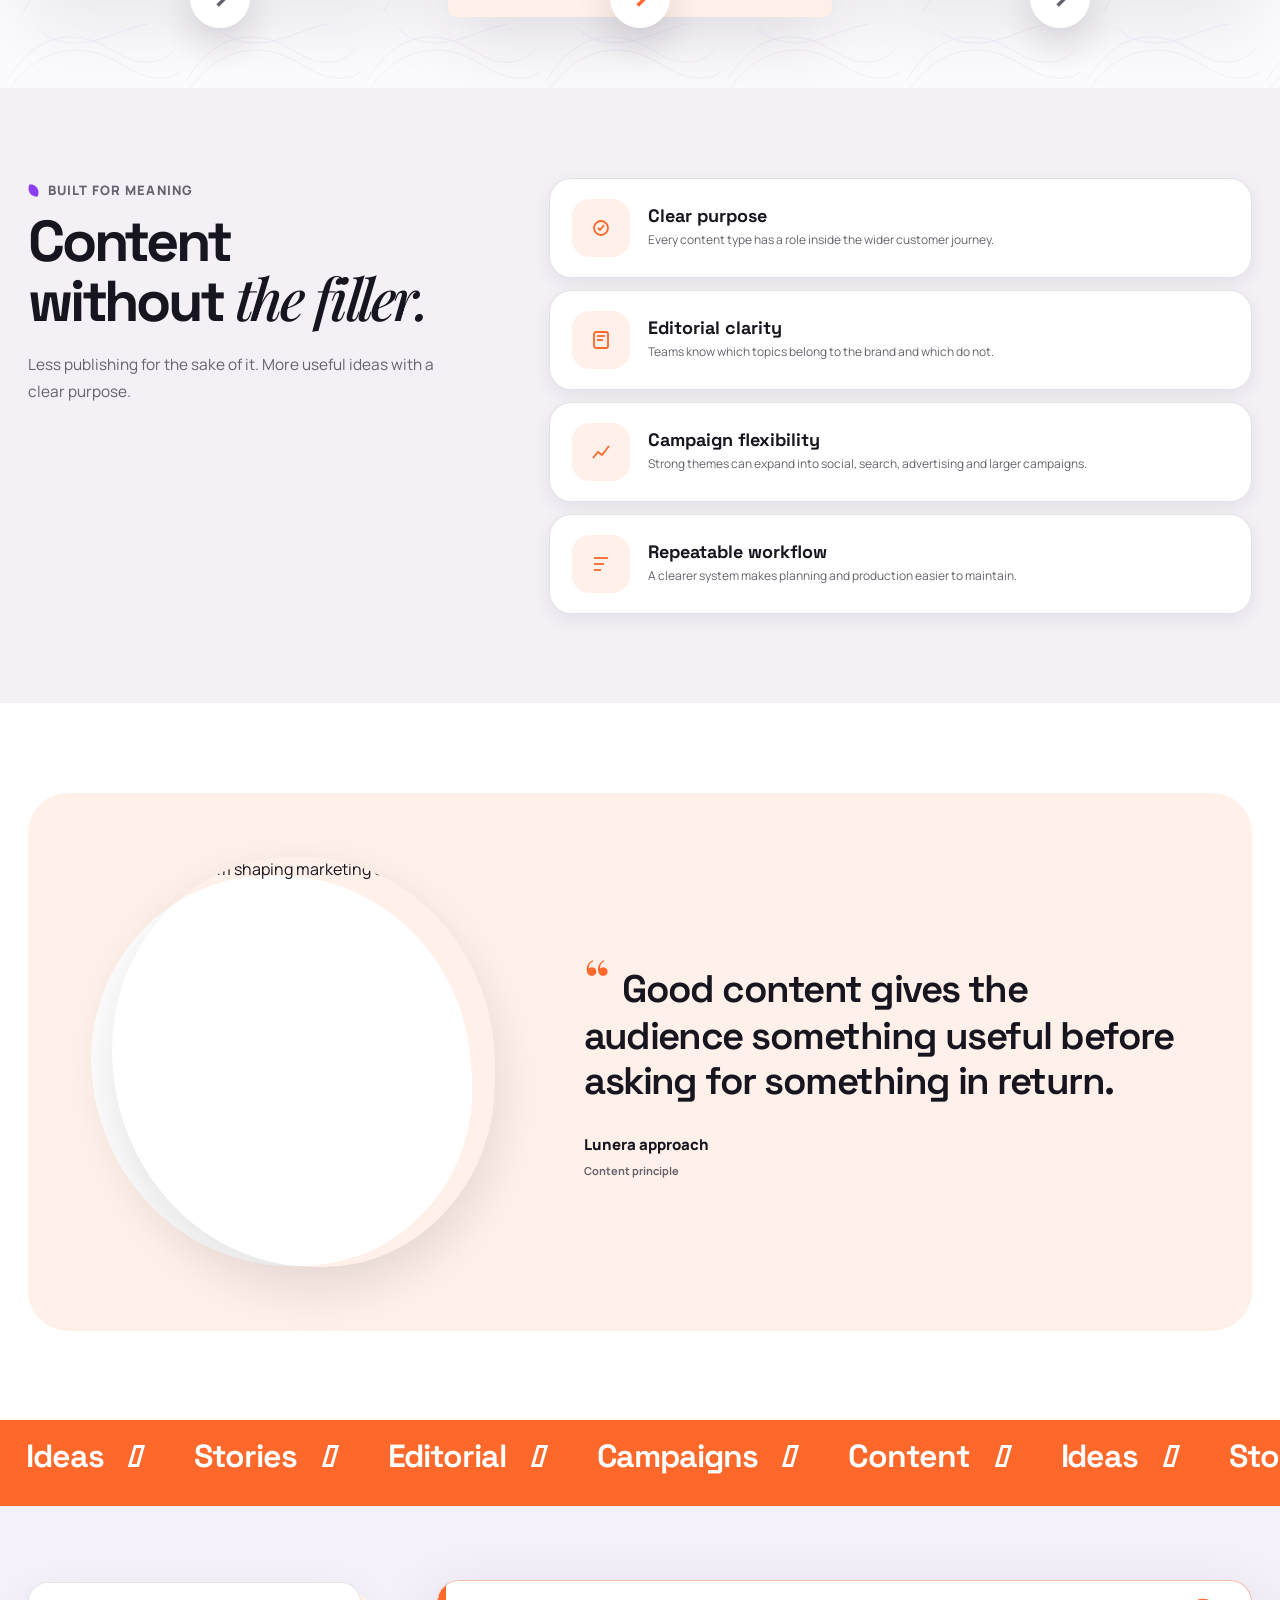
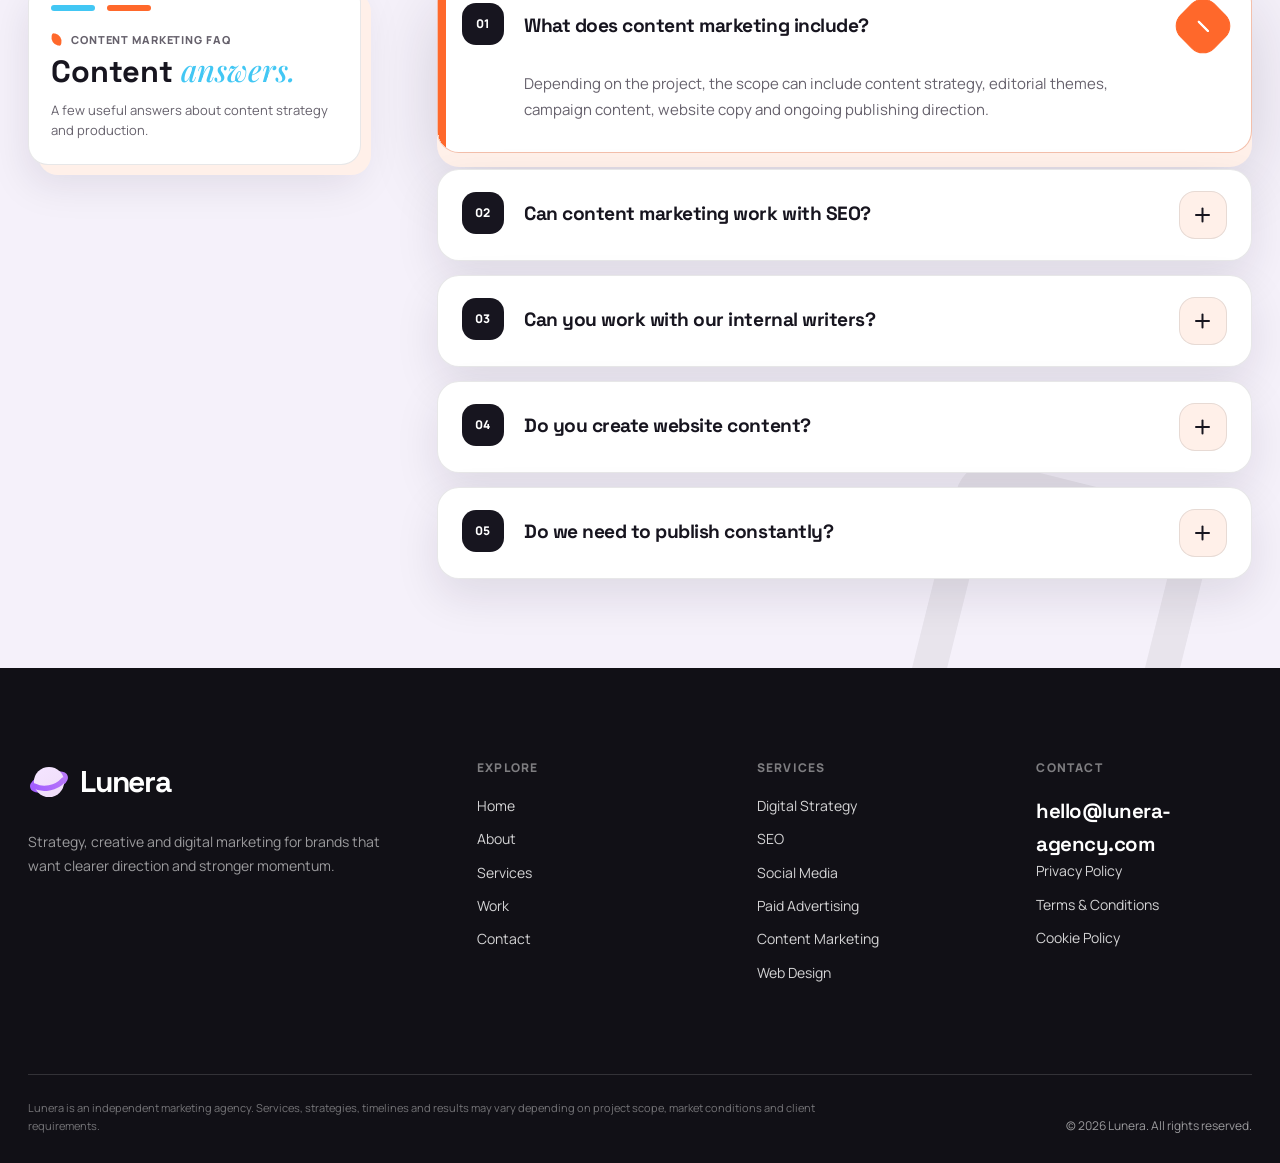
==== commit 796d4cc2: "+" ====
--- a/content-marketing.html
+++ b/content-marketing.html
@@ -2239,6 +2239,193 @@
 
 
     <!-- =================================================
+         GROWTH SYSTEM
+         ================================================= -->
+
+    <section class="section service-growth-system">
+
+        <div class="container service-growth-system__inner">
+
+            <div class="service-growth-system__top">
+
+                <div
+                    class="service-growth-system__content"
+                    data-aos="fade-right"
+                >
+
+                    <div class="section-kicker">
+                        How momentum builds
+                    </div>
+
+                    <h2 class="section-title">
+                        Clear work that keeps
+                        <em>moving forward.</em>
+                    </h2>
+
+                    <p class="section-copy">
+                        After the first visible result, the system
+                        should stay easy to read, easy to improve
+                        and useful for the next decision.
+                    </p>
+
+                    <div class="service-growth-system__action">
+                        <a
+                            class="button button--primary"
+                            href="index.html#contact"
+                        >
+                            Start a project
+                        </a>
+                    </div>
+
+                </div>
+
+
+                <div
+                    class="service-growth-system__visual"
+                    data-aos="fade-left"
+                    data-aos-delay="100"
+                >
+
+                    <div class="service-growth-system__image">
+
+                        <img
+                            src="https://images.unsplash.com/photo-1556761175-b413da4baf72?auto=format&fit=crop&w=1100&q=88"
+                            alt="Marketing team reviewing campaign work"
+                            width="1100"
+                            height="760"
+                            loading="lazy"
+                        >
+
+                    </div>
+
+                    <div class="service-growth-system__badge">
+                        <strong>3</strong>
+                        <span>Core moves after launch</span>
+                    </div>
+
+                </div>
+
+            </div>
+
+
+            <div class="service-growth-system__cards">
+
+                <article
+                    class="growth-system-card"
+                    data-aos="fade-up"
+                >
+
+                    <span class="growth-system-card__icon">
+                        <svg
+                            viewBox="0 0 24 24"
+                            fill="none"
+                            stroke="currentColor"
+                            stroke-linecap="round"
+                            stroke-linejoin="round"
+                            aria-hidden="true"
+                        >
+                            <path d="M4 6h16"></path>
+                            <path d="M4 12h10"></path>
+                            <path d="M4 18h7"></path>
+                        </svg>
+                    </span>
+
+                    <h3 class="growth-system-card__title">
+                        Clarify
+                    </h3>
+
+                    <p class="growth-system-card__copy">
+                        Keep the message, offer and user path
+                        simple enough for people to act.
+                    </p>
+
+                    <span class="growth-system-card__arrow">
+                        &gt;
+                    </span>
+
+                </article>
+
+
+                <article
+                    class="growth-system-card growth-system-card--featured"
+                    data-aos="fade-up"
+                    data-aos-delay="80"
+                >
+
+                    <span class="growth-system-card__icon">
+                        <svg
+                            viewBox="0 0 24 24"
+                            fill="none"
+                            stroke="currentColor"
+                            stroke-linecap="round"
+                            stroke-linejoin="round"
+                            aria-hidden="true"
+                        >
+                            <path d="M5 12h14"></path>
+                            <path d="M13 6l6 6-6 6"></path>
+                            <path d="M5 6v12"></path>
+                        </svg>
+                    </span>
+
+                    <h3 class="growth-system-card__title">
+                        Launch
+                    </h3>
+
+                    <p class="growth-system-card__copy">
+                        Turn the strategy into real campaign,
+                        content and website actions.
+                    </p>
+
+                    <span class="growth-system-card__arrow">
+                        &gt;
+                    </span>
+
+                </article>
+
+
+                <article
+                    class="growth-system-card"
+                    data-aos="fade-up"
+                    data-aos-delay="160"
+                >
+
+                    <span class="growth-system-card__icon">
+                        <svg
+                            viewBox="0 0 24 24"
+                            fill="none"
+                            stroke="currentColor"
+                            stroke-linecap="round"
+                            stroke-linejoin="round"
+                            aria-hidden="true"
+                        >
+                            <path d="M4 17l5-5 4 4 7-8"></path>
+                            <path d="M15 8h5v5"></path>
+                        </svg>
+                    </span>
+
+                    <h3 class="growth-system-card__title">
+                        Improve
+                    </h3>
+
+                    <p class="growth-system-card__copy">
+                        Use what the audience does next to refine
+                        the system without losing clarity.
+                    </p>
+
+                    <span class="growth-system-card__arrow">
+                        &gt;
+                    </span>
+
+                </article>
+
+            </div>
+
+        </div>
+
+    </section>
+
+
+    <!-- =================================================
          FEATURES
          ================================================= -->
 
--- a/assets/css/services.css
+++ b/assets/css/services.css
@@ -1482,6 +1482,217 @@
 
 
 /* =========================================================
+   7B. SERVICE GROWTH SYSTEM
+   ========================================================= */
+
+.service-growth-system {
+    position: relative;
+    overflow: hidden;
+    background: #fbfafc;
+    color: var(--color-text);
+}
+
+.service-growth-system::before {
+    content: "";
+    position: absolute;
+    inset: 0;
+    opacity: 0.22;
+    pointer-events: none;
+    background-image: url("data:image/svg+xml,%3Csvg width='180' height='118' viewBox='0 0 180 118' xmlns='http://www.w3.org/2000/svg'%3E%3Cg fill='none' stroke='%238b3df5' stroke-width='1' opacity='.32'%3E%3Cpath d='M7 61c20-33 45-47 75-42 27 4 38 23 62 24 14 1 24-4 31-13'/%3E%3Cpath d='M2 82c22-38 51-55 86-50 29 4 41 25 68 27 12 1 20-2 27-8'/%3E%3Cpath d='M23 111c15-29 38-42 70-39 28 3 44 18 70 16'/%3E%3Cpath d='M37 8c12 13 29 18 51 15 22-4 41-15 60-18'/%3E%3C/g%3E%3C/svg%3E");
+    background-size: 180px 118px;
+    background-position: 0 0;
+}
+
+.service-growth-system__inner {
+    position: relative;
+    z-index: 1;
+}
+
+.service-growth-system__top {
+    display: grid;
+    grid-template-columns: minmax(0, 0.9fr) minmax(430px, 1.1fr);
+    align-items: center;
+    gap: clamp(52px, 7vw, 112px);
+}
+
+.service-growth-system__content {
+    max-width: 610px;
+}
+
+.service-growth-system__content .section-kicker::before {
+    background: var(--service-accent);
+}
+
+.service-growth-system__content .section-title {
+    max-width: 620px;
+}
+
+.service-growth-system__content .section-title em {
+    color: var(--service-accent);
+}
+
+.service-growth-system__action {
+    margin-top: 30px;
+}
+
+.service-growth-system__visual {
+    position: relative;
+    padding: 16px;
+    border-radius: 34px;
+    background: var(--service-accent);
+    box-shadow:
+        16px 16px 0 var(--service-accent-soft),
+        0 28px 70px rgba(31, 24, 45, 0.15);
+}
+
+.service-growth-system__image {
+    height: 390px;
+    overflow: hidden;
+    border-radius: 24px;
+    background: #ded9e2;
+}
+
+.service-growth-system__image img {
+    width: 100%;
+    height: 100%;
+    object-fit: cover;
+}
+
+.service-growth-system__badge {
+    position: absolute;
+    top: -34px;
+    right: -34px;
+    display: grid;
+    width: 154px;
+    height: 154px;
+    place-items: center;
+    padding: 24px;
+    border-radius: 50%;
+    background: #ffffff;
+    text-align: center;
+    box-shadow: 0 24px 56px rgba(31, 24, 45, 0.16);
+}
+
+.service-growth-system__badge strong {
+    display: block;
+    color: var(--service-accent);
+    font-family: var(--font-display);
+    font-size: 40px;
+    font-weight: 780;
+    line-height: 1;
+}
+
+.service-growth-system__badge span {
+    display: block;
+    margin-top: 7px;
+    color: var(--color-dark);
+    font-size: 12px;
+    font-weight: 850;
+    line-height: 1.25;
+}
+
+.service-growth-system__cards {
+    display: grid;
+    grid-template-columns: repeat(3, minmax(0, 1fr));
+    gap: clamp(22px, 3vw, 36px);
+    margin-top: clamp(54px, 7vw, 88px);
+}
+
+.growth-system-card {
+    position: relative;
+    display: flex;
+    min-height: 300px;
+    flex-direction: column;
+    align-items: center;
+    padding: 42px 30px 54px;
+    border: 1px solid rgba(23, 21, 31, 0.08);
+    border-radius: 8px;
+    background: #ffffff;
+    text-align: center;
+    box-shadow: 0 26px 70px rgba(31, 24, 45, 0.08);
+}
+
+.growth-system-card--featured {
+    border-color: var(--service-accent);
+    background: var(--service-accent);
+    color: #ffffff;
+    box-shadow:
+        0 18px 0 var(--service-accent-soft),
+        0 30px 74px rgba(31, 24, 45, 0.16);
+}
+
+.growth-system-card__icon {
+    display: grid;
+    width: 86px;
+    height: 86px;
+    place-items: center;
+    margin-bottom: 26px;
+    border-radius: 50%;
+    background: var(--service-accent);
+    color: #ffffff;
+}
+
+.growth-system-card--featured .growth-system-card__icon {
+    background: #ffffff;
+    color: var(--service-accent);
+}
+
+.growth-system-card__icon svg {
+    width: 34px;
+    height: 34px;
+    stroke-width: 1.9;
+}
+
+.growth-system-card__title {
+    font-family: var(--font-display);
+    font-size: clamp(23px, 1.9vw, 31px);
+    font-weight: 760;
+    line-height: 1.05;
+    letter-spacing: 0;
+    color: var(--service-accent);
+}
+
+.growth-system-card--featured .growth-system-card__title {
+    color: #ffffff;
+}
+
+.growth-system-card__copy {
+    max-width: 28ch;
+    margin-top: 14px;
+    color: var(--color-text-soft);
+    font-size: 15px;
+    font-weight: 650;
+    line-height: 1.65;
+}
+
+.growth-system-card--featured .growth-system-card__copy {
+    color: rgba(255, 255, 255, 0.84);
+}
+
+.growth-system-card__arrow {
+    position: absolute;
+    left: 50%;
+    bottom: -30px;
+    display: grid;
+    width: 60px;
+    height: 60px;
+    place-items: center;
+    border-radius: 50%;
+    background: #ffffff;
+    color: var(--color-text-soft);
+    font-size: 30px;
+    font-weight: 850;
+    line-height: 1;
+    box-shadow: 0 18px 38px rgba(31, 24, 45, 0.14);
+    transform: translateX(-50%);
+}
+
+.growth-system-card--featured .growth-system-card__arrow {
+    color: var(--service-accent);
+}
+
+
+/* =========================================================
    8. SERVICE FEATURES
    ========================================================= */
 
@@ -2199,6 +2410,19 @@
         grid-template-columns: 1fr 0.9fr;
     }
 
+    .service-growth-system__top {
+        grid-template-columns: minmax(0, 0.88fr) minmax(360px, 1.12fr);
+        gap: 44px;
+    }
+
+    .service-growth-system__image {
+        height: 350px;
+    }
+
+    .growth-system-card {
+        padding-inline: 24px;
+    }
+
     .service-why__grid {
         gap: 40px;
     }
@@ -2356,6 +2580,28 @@
     .service-results__media {
         min-height: 390px;
         border-radius: 0 0 180px 0;
+    }
+
+    .service-growth-system__top,
+    .service-growth-system__cards {
+        grid-template-columns: 1fr;
+    }
+
+    .service-growth-system__content {
+        max-width: 720px;
+    }
+
+    .service-growth-system__visual {
+        max-width: 680px;
+    }
+
+    .service-growth-system__cards {
+        gap: 50px;
+        margin-top: 64px;
+    }
+
+    .growth-system-card {
+        min-height: 250px;
     }
 
     .service-features__intro {
@@ -2647,6 +2893,68 @@
         padding: 24px 18px;
     }
 
+    .service-growth-system {
+        padding-top: 78px;
+        padding-bottom: 92px;
+    }
+
+    .service-growth-system__top {
+        gap: 36px;
+    }
+
+    .service-growth-system__action {
+        margin-top: 24px;
+    }
+
+    .service-growth-system__visual {
+        padding: 10px;
+        border-radius: 26px;
+        box-shadow:
+            8px 8px 0 var(--service-accent-soft),
+            0 18px 44px rgba(31, 24, 45, 0.13);
+    }
+
+    .service-growth-system__image {
+        height: 260px;
+        border-radius: 18px;
+    }
+
+    .service-growth-system__badge {
+        top: -24px;
+        right: -4px;
+        width: 112px;
+        height: 112px;
+        padding: 18px;
+    }
+
+    .service-growth-system__badge strong {
+        font-size: 31px;
+    }
+
+    .service-growth-system__badge span {
+        font-size: 10px;
+    }
+
+    .growth-system-card {
+        min-height: 230px;
+        padding: 32px 22px 48px;
+    }
+
+    .growth-system-card__icon {
+        width: 72px;
+        height: 72px;
+        margin-bottom: 20px;
+    }
+
+    .growth-system-card__icon svg {
+        width: 29px;
+        height: 29px;
+    }
+
+    .growth-system-card__copy {
+        font-size: 14px;
+    }
+
     .service-results__metrics {
         grid-template-columns: repeat(2, minmax(0, 1fr));
         gap: 9px;
@@ -2876,6 +3184,24 @@
         min-height: 280px;
     }
 
+    .service-growth-system__image {
+        height: 230px;
+    }
+
+    .service-growth-system__badge {
+        width: 98px;
+        height: 98px;
+        padding: 15px;
+    }
+
+    .service-growth-system__badge strong {
+        font-size: 28px;
+    }
+
+    .service-growth-system__badge span {
+        font-size: 9px;
+    }
+
     .service-result-metric__value {
         font-size: 18px;
     }
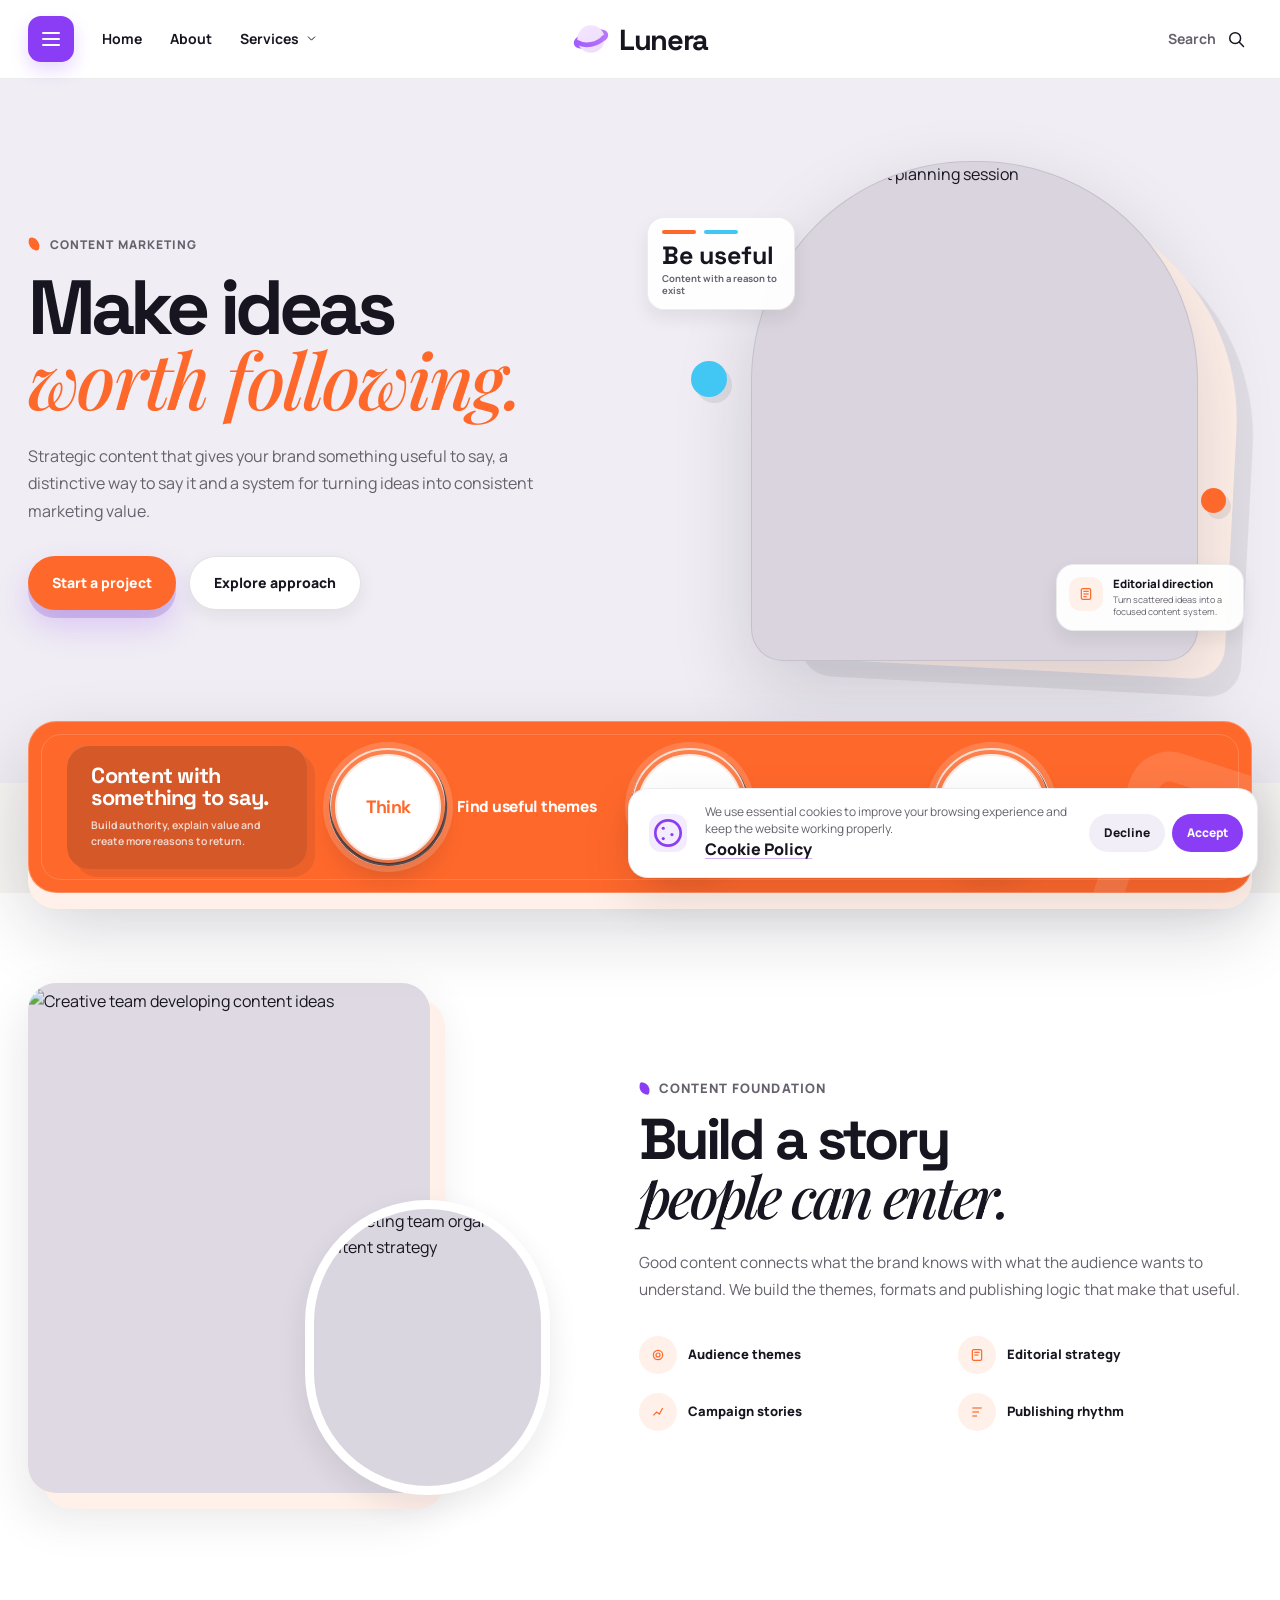
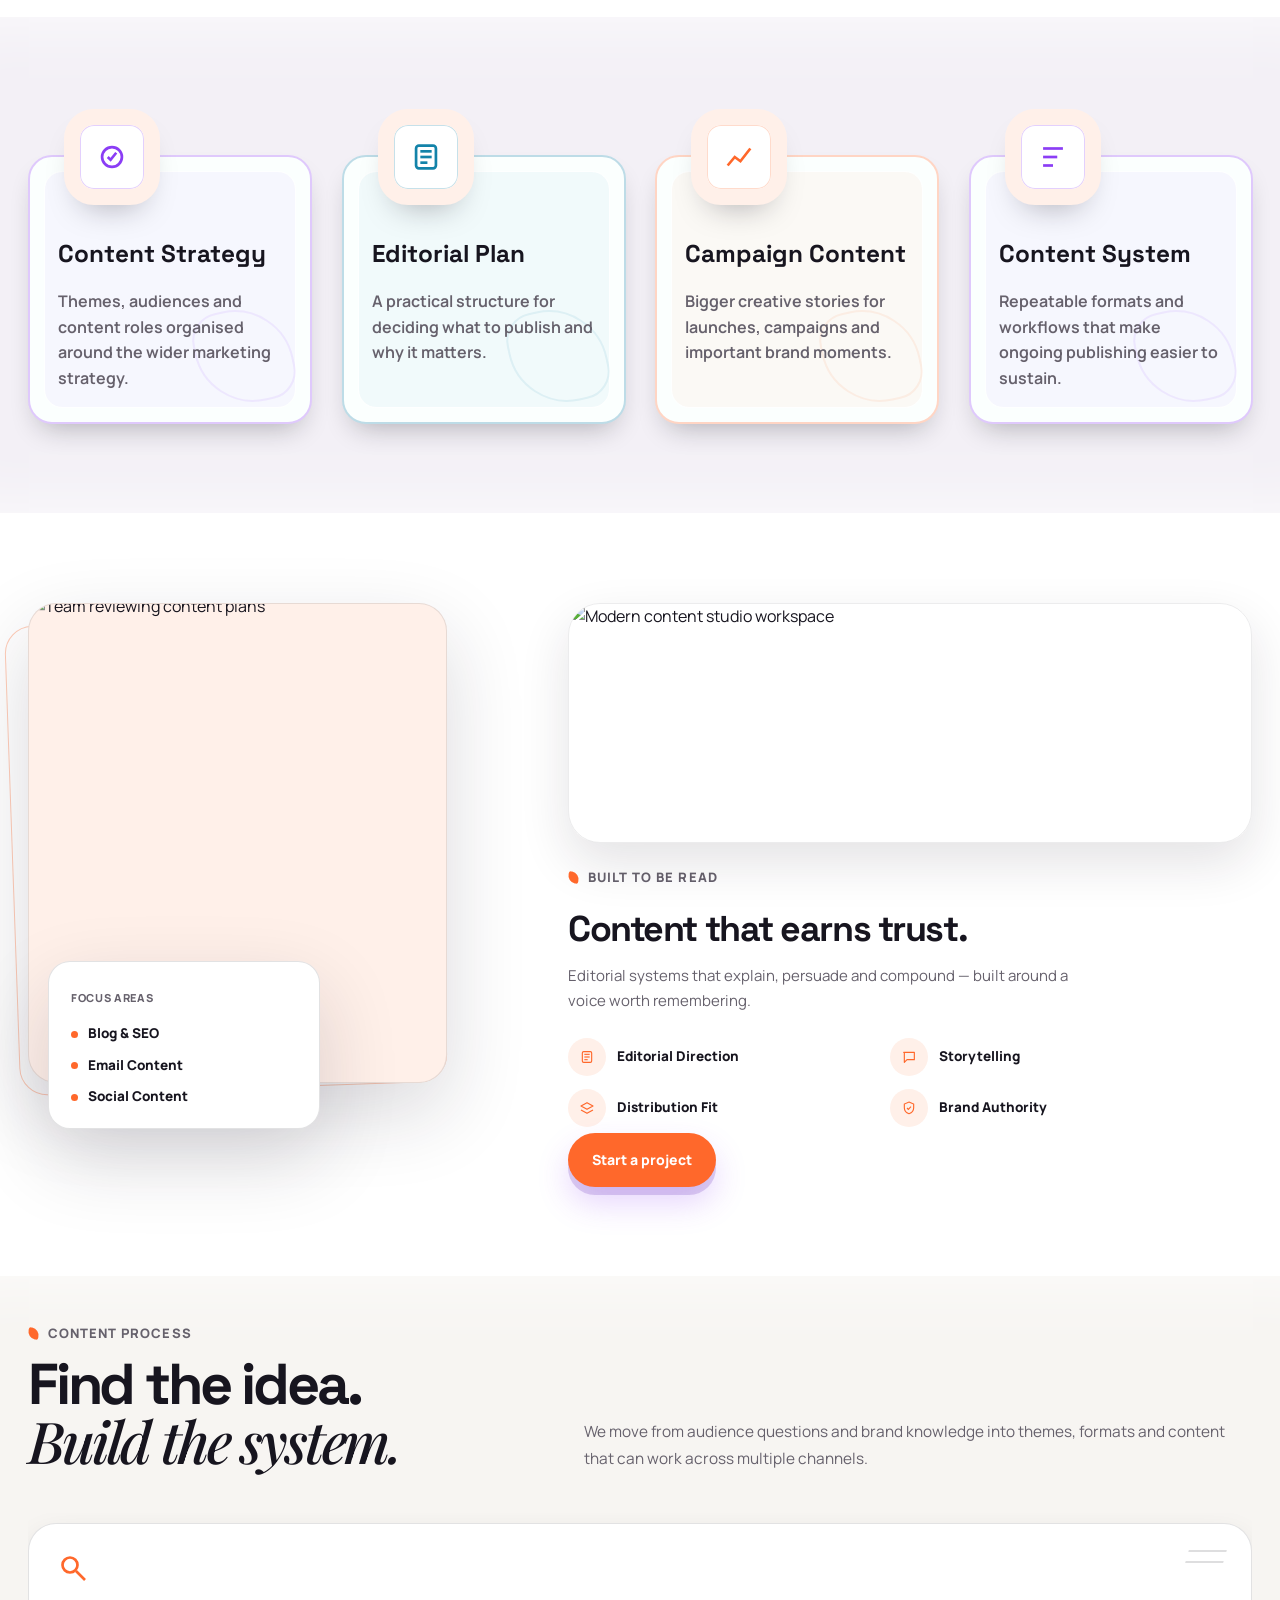
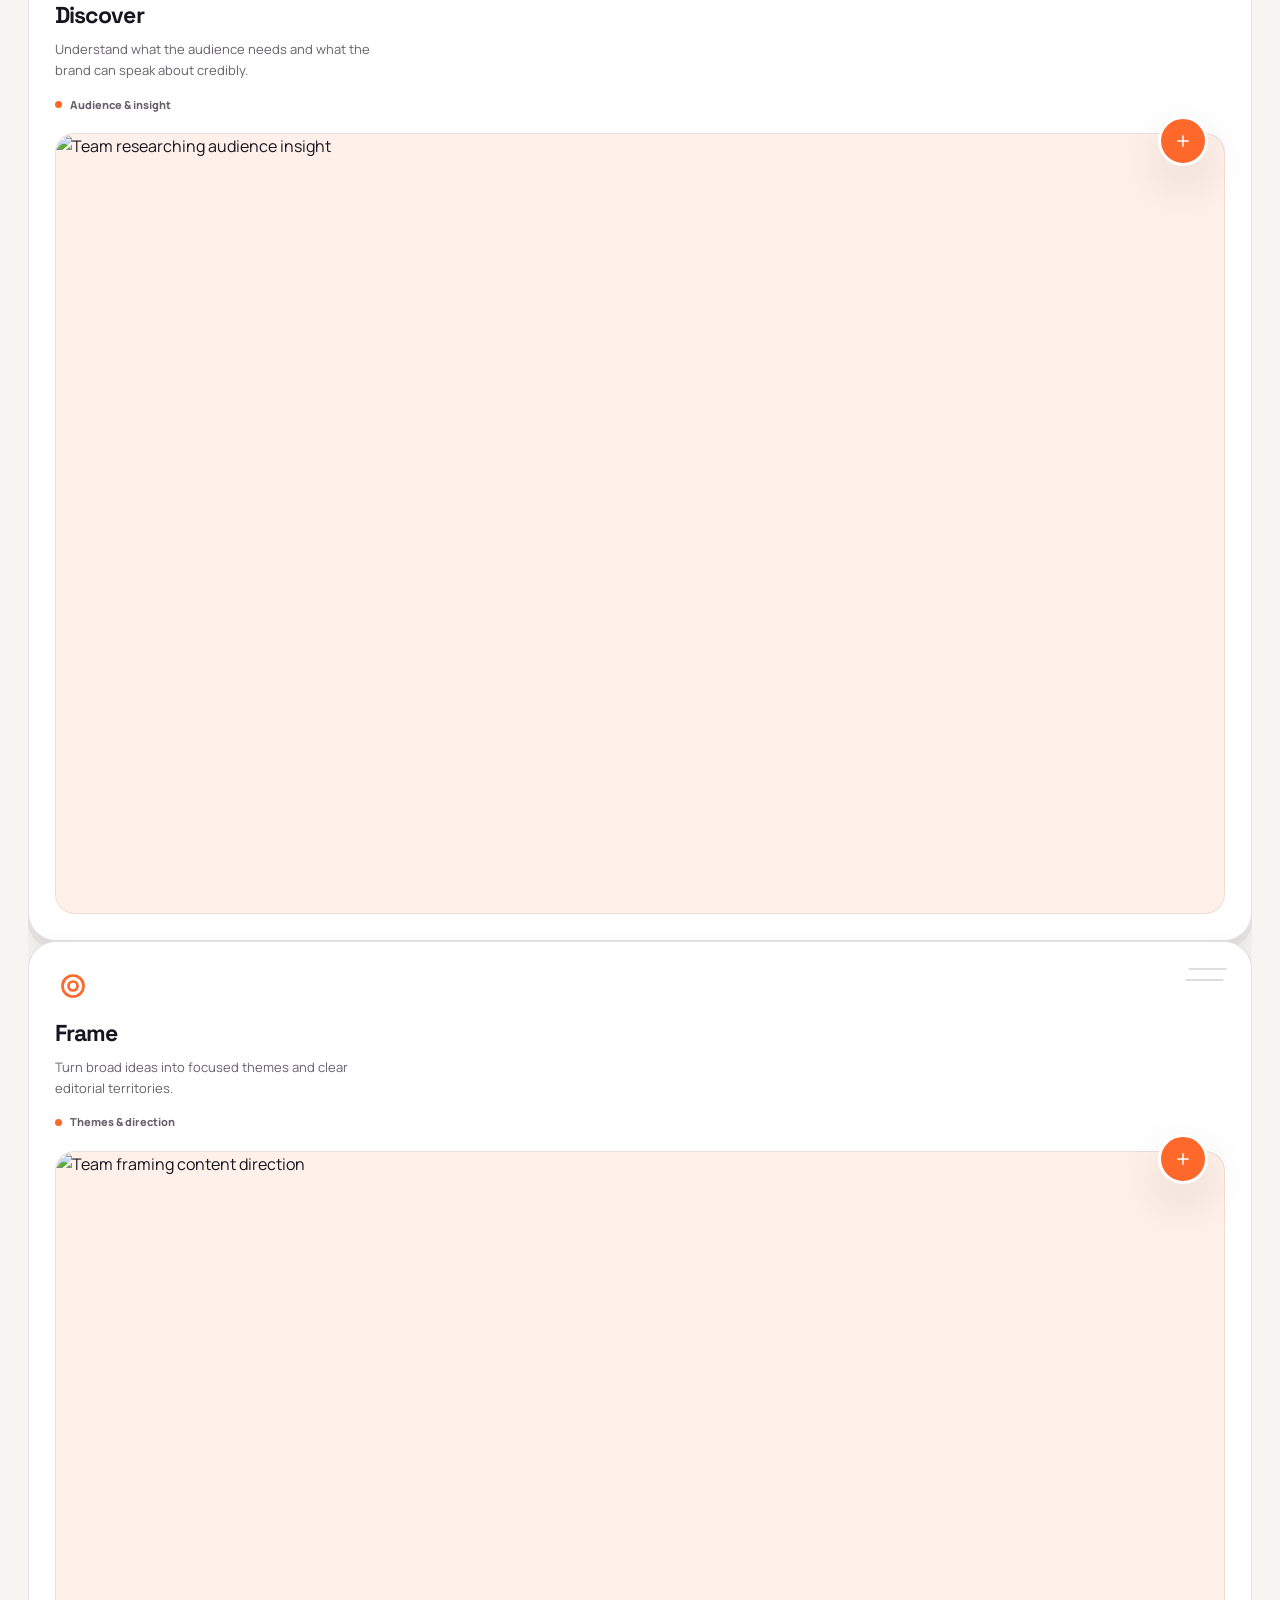
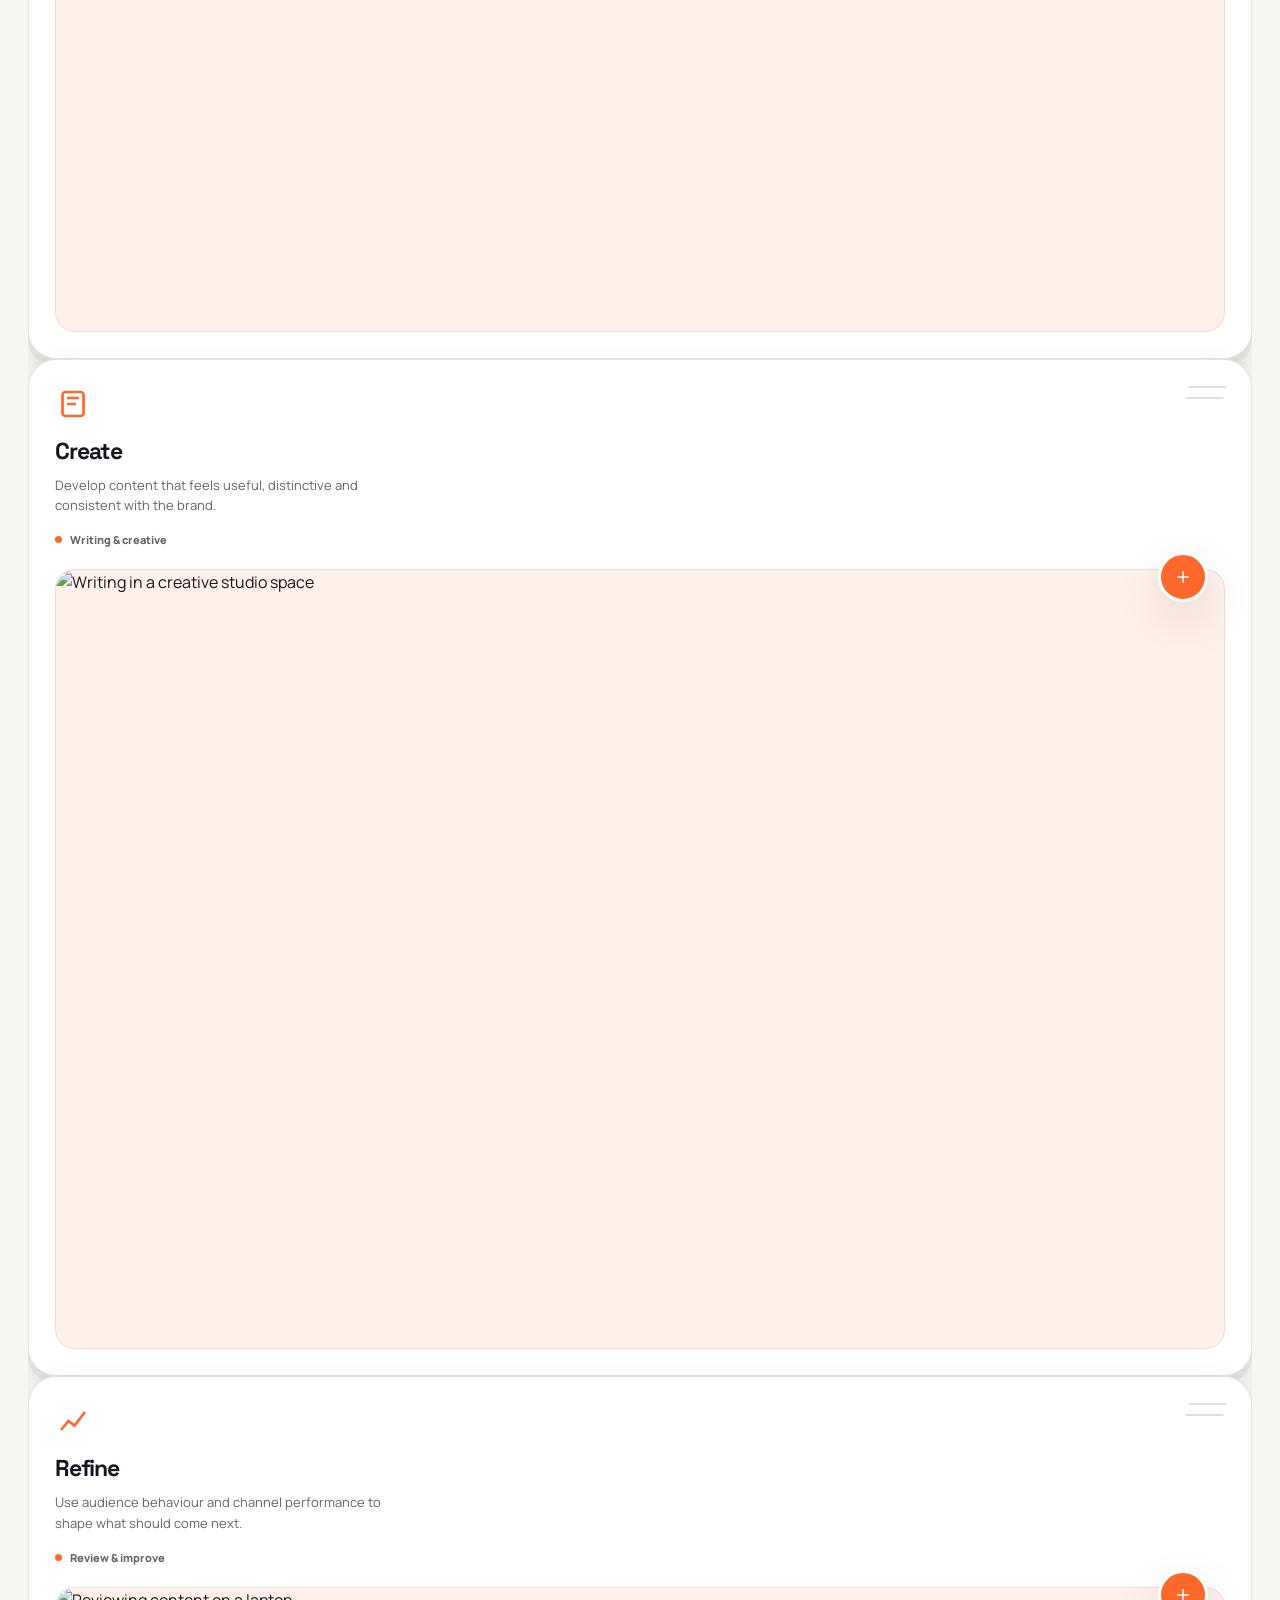
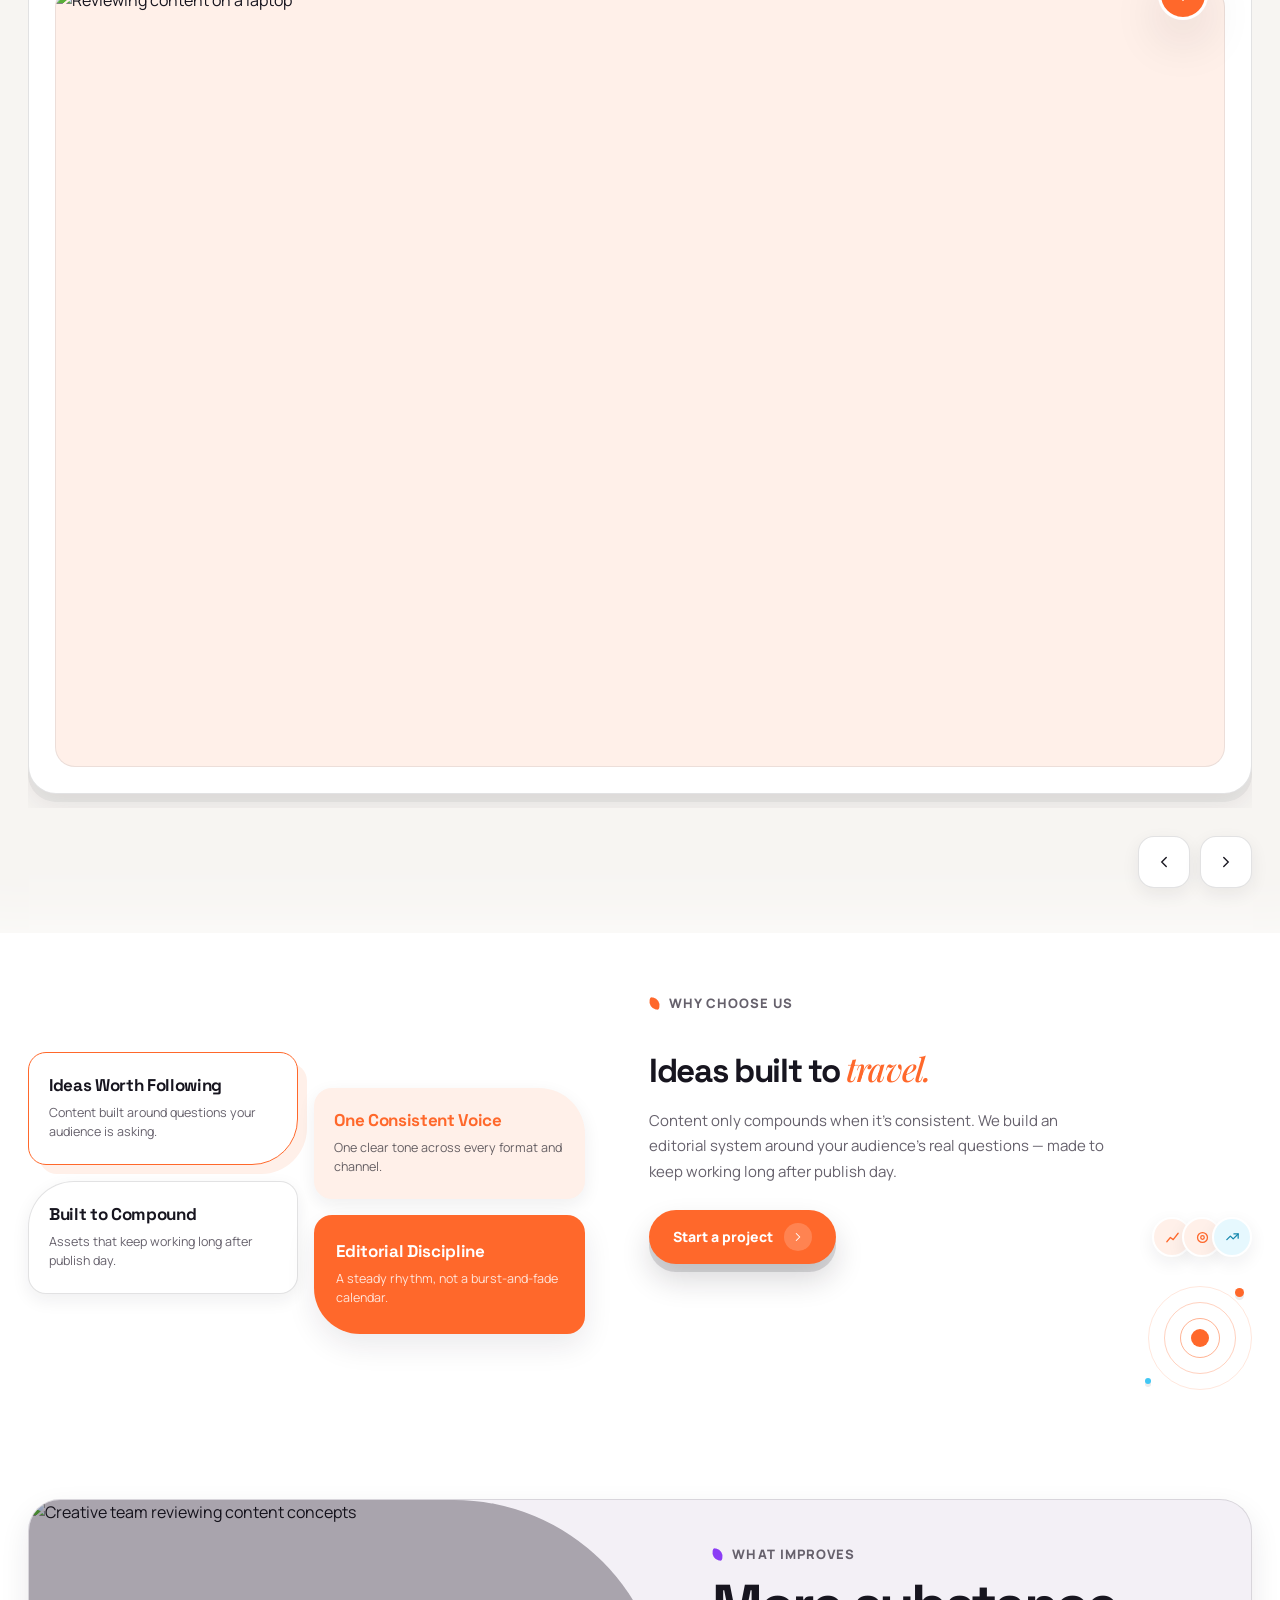
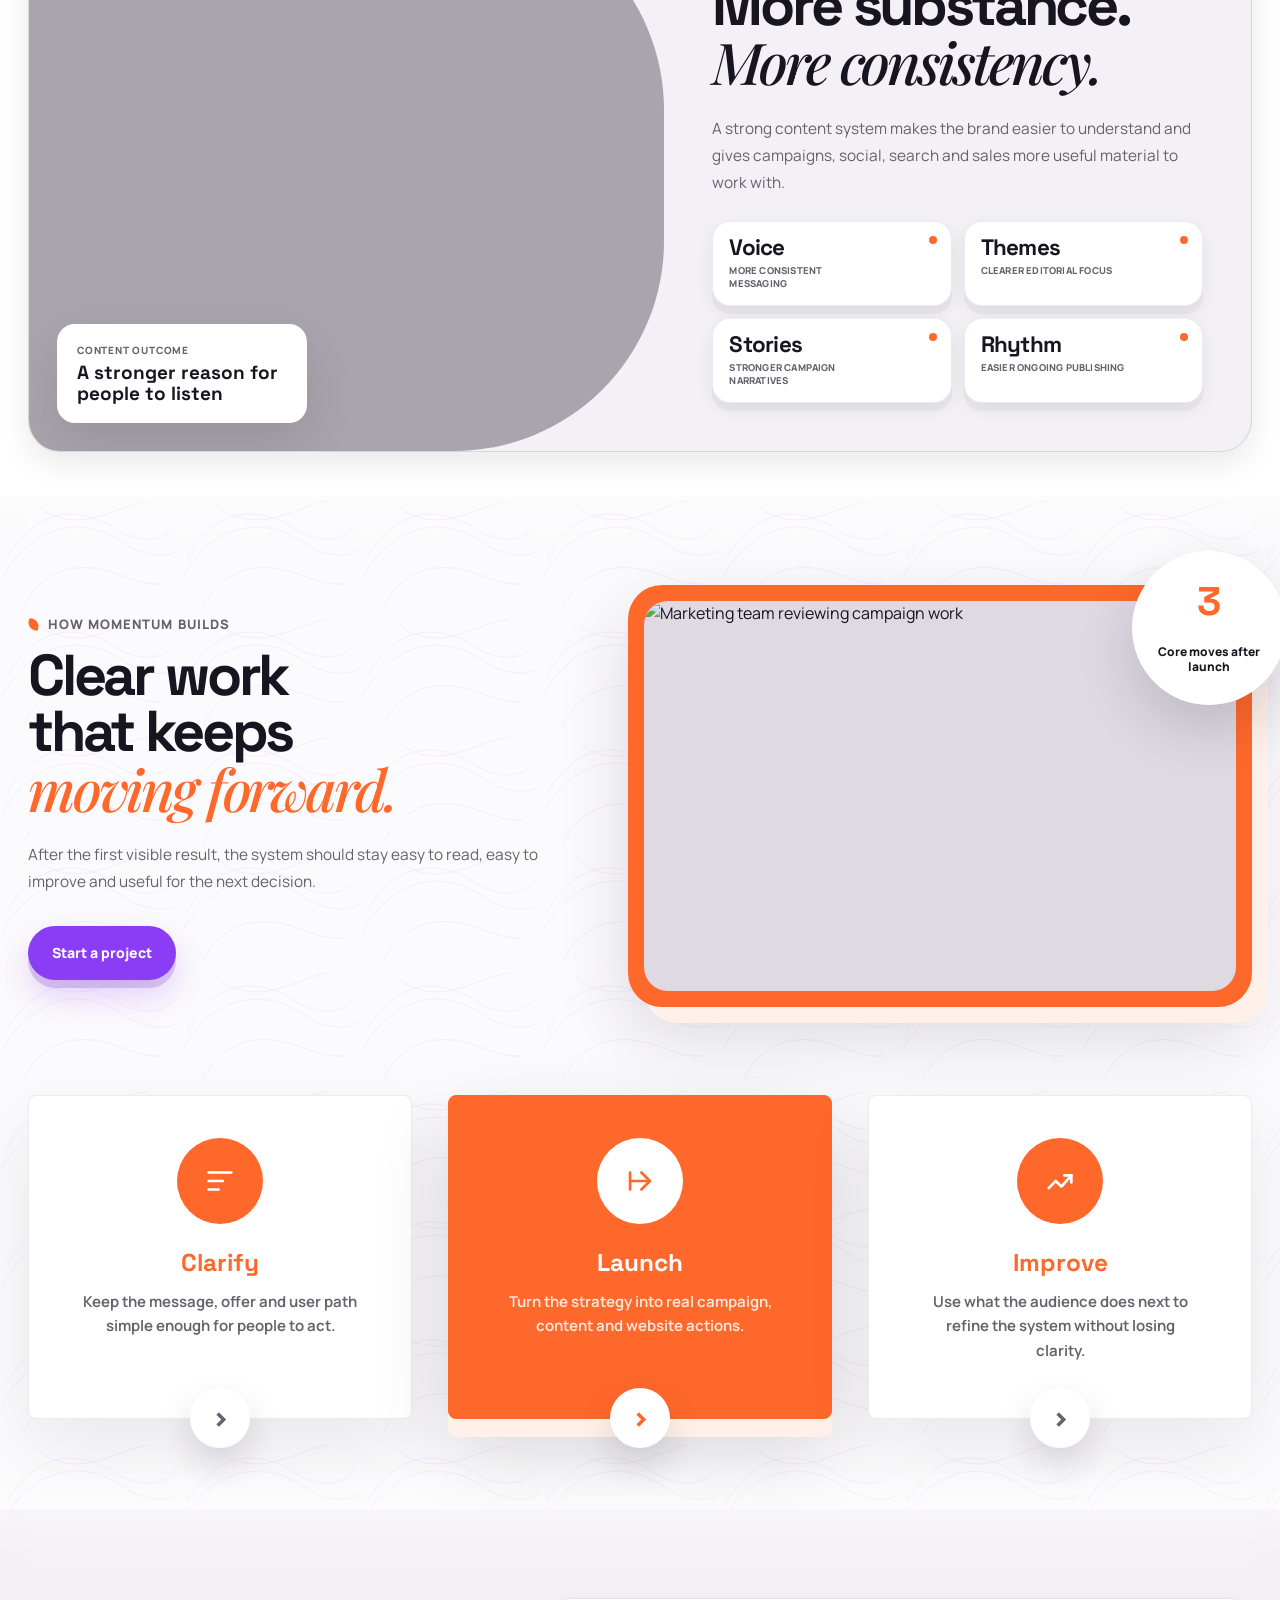
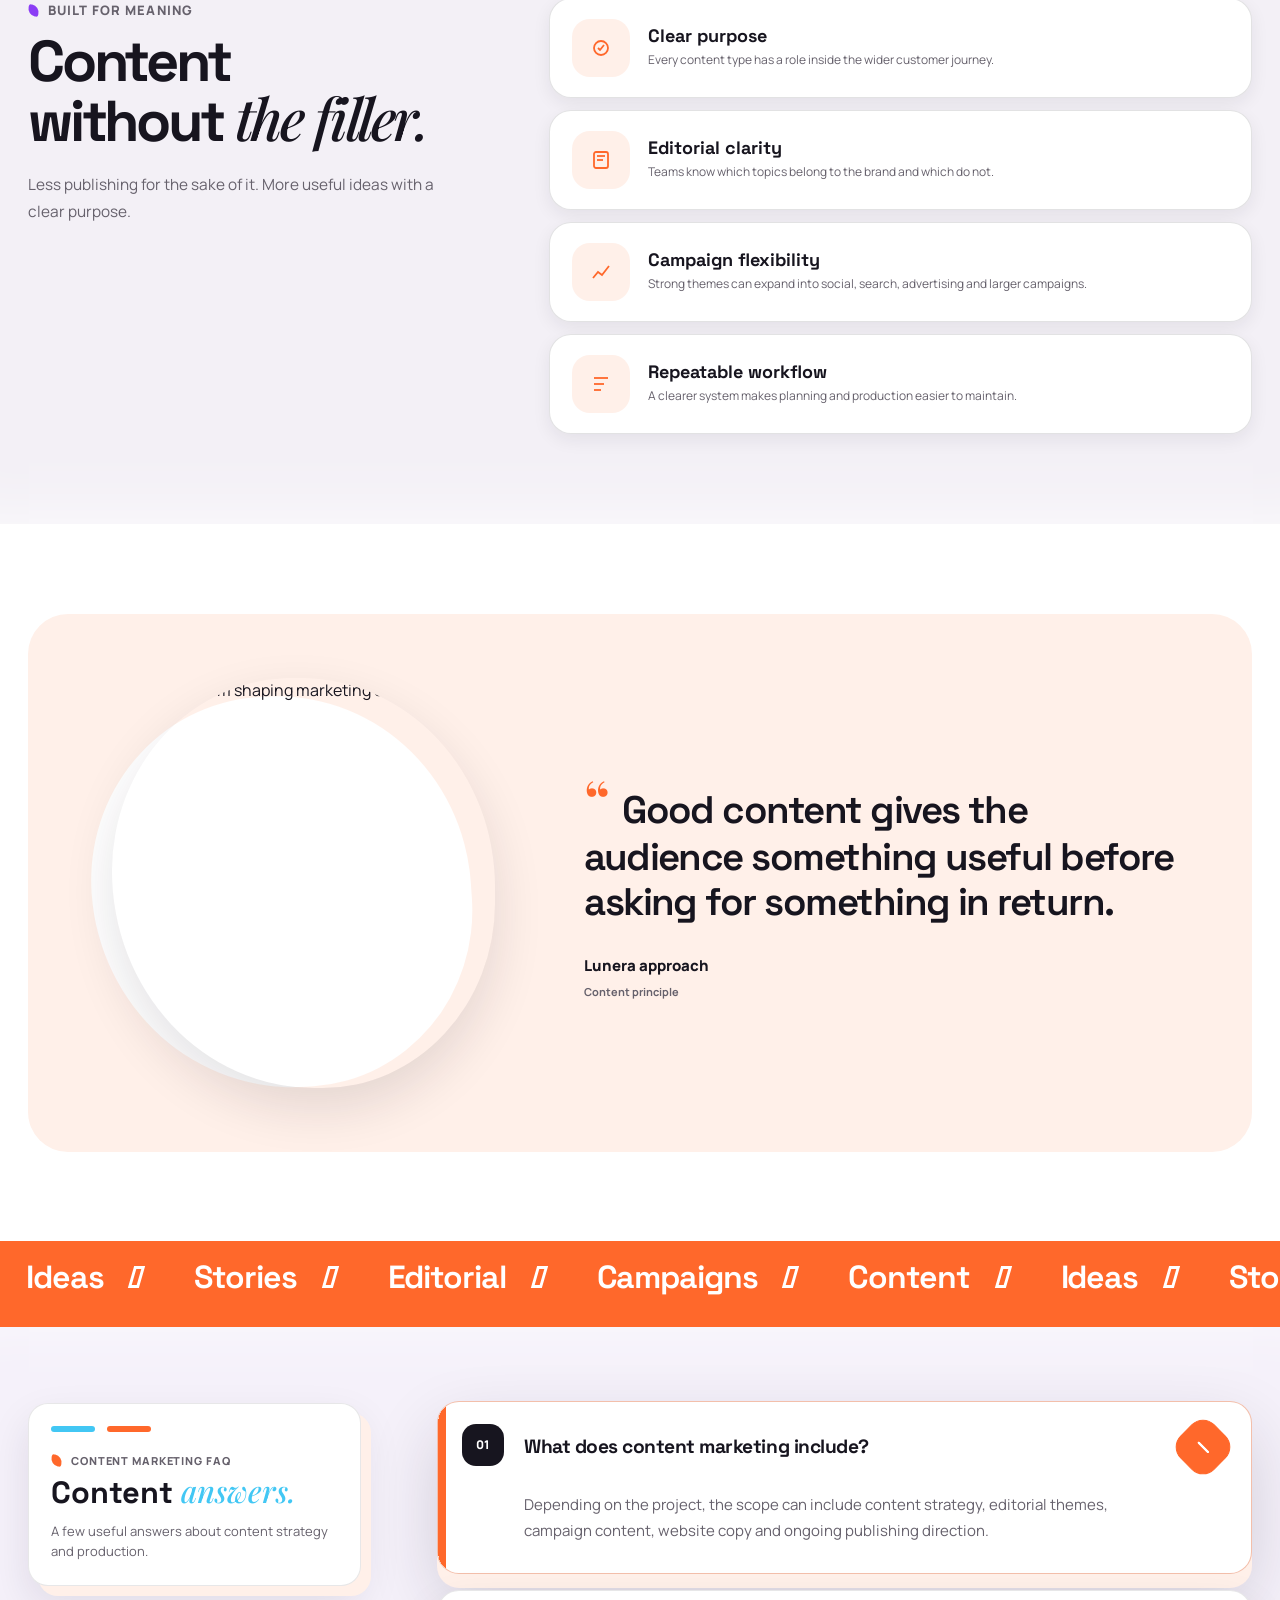
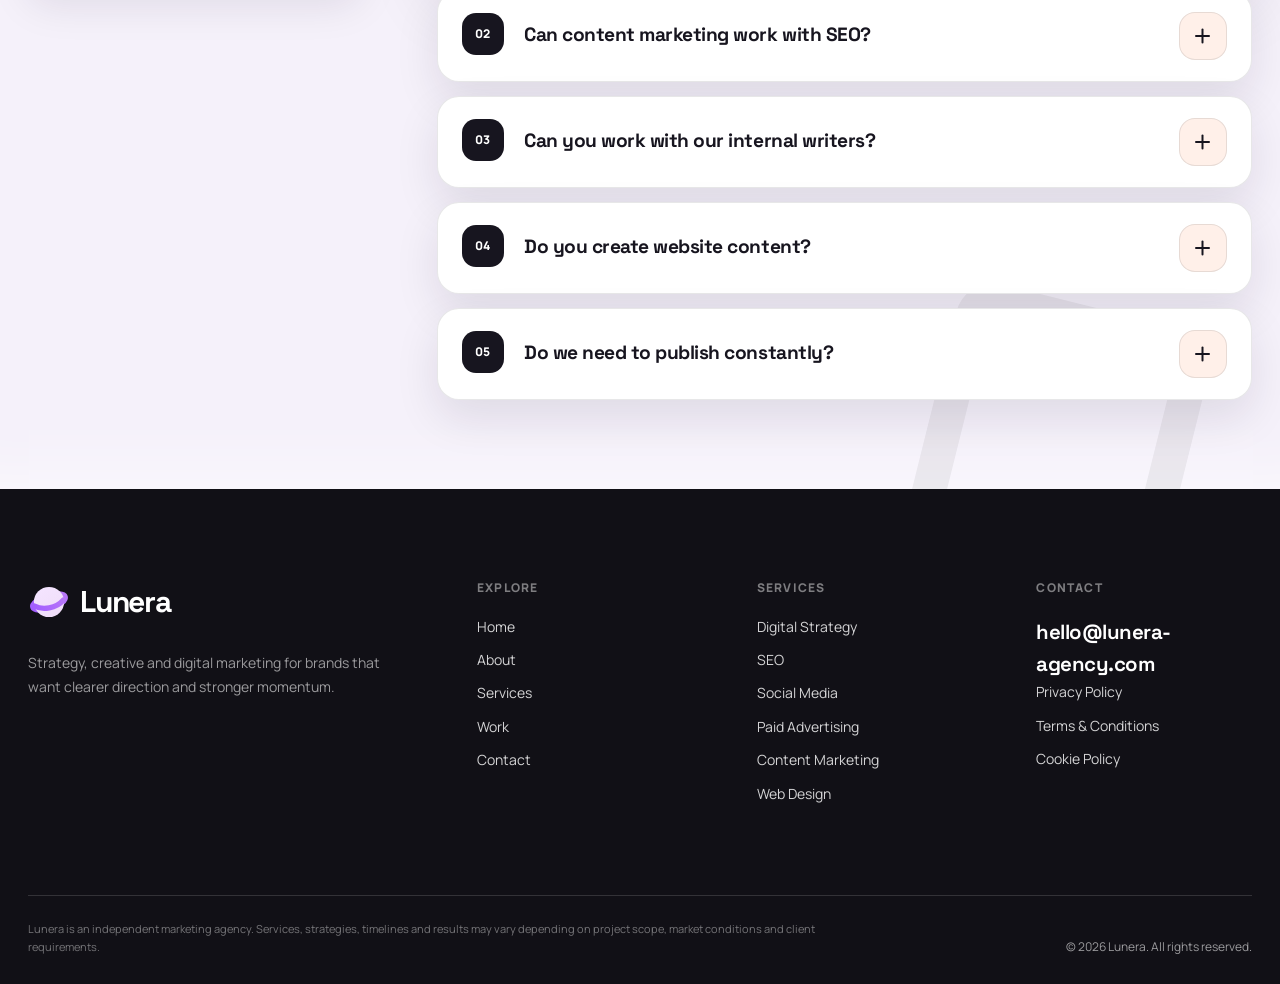
==== commit 25d49058: "+" ====
--- a/content-marketing.html
+++ b/content-marketing.html
@@ -505,10 +505,9 @@
 
                 <a
                     class="menu-panel__quick-link"
-                    href="mailto:hello@lunera-agency.com"
-                    data-site-email
-                >
-                    Email
+                    href="index.html#projects"
+                >
+                    Projects
                 </a>
 
                 <a
--- a/assets/css/global.css
+++ b/assets/css/global.css
@@ -789,7 +789,8 @@
     bottom: 17px;
     width: 20px;
     height: 20px;
-    pointer-events: none;
+    cursor: pointer;
+    pointer-events: auto;
 }
 
 .menu-panel__nav {
@@ -896,7 +897,7 @@
     display: grid;
     visibility: hidden;
     place-items: start center;
-    padding: 12vh var(--container-padding) 40px;
+    padding: min(12vh, 92px) var(--container-padding) 32px;
     background: rgba(12, 11, 16, 0.86);
     backdrop-filter: blur(12px);
     opacity: 0;
@@ -913,14 +914,32 @@
 }
 
 .search-modal__panel {
-    width: min(760px, 100%);
-    padding: clamp(26px, 4vw, 44px);
-    border: 1px solid rgba(255, 255, 255, 0.08);
-    border-radius: 30px;
-    background: var(--color-surface);
-    box-shadow: var(--shadow-lg);
-    transform: translateY(18px) scale(0.98);
+    position: relative;
+    width: min(560px, 100%);
+    max-height: min(560px, 78vh);
+    overflow: hidden;
+    padding: clamp(18px, 3vw, 24px);
+    border: 1px solid rgba(255, 255, 255, 0.12);
+    border-radius: 24px;
+    background: #ffffff;
+    box-shadow:
+        0 18px 0 rgba(255, 255, 255, 0.08),
+        0 30px 70px rgba(12, 11, 16, 0.28);
+    transform: translateY(12px) scale(0.98);
     transition: transform var(--transition-base);
+}
+
+.search-modal__panel::before {
+    content: "";
+    display: block;
+    width: 54px;
+    height: 5px;
+    margin-bottom: 14px;
+    border-radius: var(--radius-pill);
+    background: var(--color-purple);
+    box-shadow:
+        64px 0 0 var(--color-blue),
+        128px 0 0 var(--color-carrot);
 }
 
 .search-modal.is-open .search-modal__panel {
@@ -931,25 +950,26 @@
     display: flex;
     align-items: center;
     justify-content: space-between;
-    gap: 20px;
-    margin-bottom: 26px;
+    gap: 16px;
+    margin-bottom: 16px;
 }
 
 .search-modal__title {
     font-family: var(--font-display);
-    font-size: clamp(26px, 3vw, 38px);
+    font-size: clamp(24px, 2.4vw, 31px);
     font-weight: 700;
-    letter-spacing: -0.04em;
+    line-height: 1;
+    letter-spacing: 0;
 }
 
 .search-modal__close {
     display: grid;
-    width: 42px;
-    height: 42px;
+    width: 36px;
+    height: 36px;
     place-items: center;
-    border: 1px solid var(--color-border);
+    border: 1px solid rgba(23, 21, 31, 0.1);
     border-radius: 50%;
-    background: #ffffff;
+    background: var(--color-surface-soft);
     cursor: pointer;
 }
 
@@ -961,12 +981,12 @@
 .search-modal__field {
     display: flex;
     align-items: center;
-    gap: 12px;
-    min-height: 58px;
-    padding: 0 18px;
-    border: 1px solid var(--color-border);
-    border-radius: 16px;
-    background: #ffffff;
+    gap: 10px;
+    min-height: 48px;
+    padding: 0 14px;
+    border: 1px solid rgba(23, 21, 31, 0.1);
+    border-radius: 14px;
+    background: #fbfafc;
 }
 
 .search-modal__field:focus-within {
@@ -975,9 +995,9 @@
 }
 
 .search-modal__field svg {
-    width: 20px;
-    height: 20px;
-    flex: 0 0 20px;
+    width: 18px;
+    height: 18px;
+    flex: 0 0 18px;
 }
 
 .search-modal__input {
@@ -990,16 +1010,16 @@
 
 .search-results {
     display: grid;
-    max-height: min(430px, 48vh);
-    margin-top: 18px;
-    gap: 8px;
+    max-height: min(300px, 38vh);
+    margin-top: 12px;
+    gap: 6px;
     overflow-y: auto;
 }
 
 .search-result {
     display: block;
-    padding: 15px 16px;
-    border-radius: 14px;
+    padding: 11px 13px;
+    border-radius: 12px;
     transition:
         background-color var(--transition-fast),
         transform var(--transition-base);
@@ -1017,9 +1037,9 @@
 
 .search-result__type {
     display: block;
-    margin-top: 3px;
+    margin-top: 2px;
     color: var(--color-text-soft);
-    font-size: 13px;
+    font-size: 11px;
 }
 
 
@@ -1433,8 +1453,16 @@
     }
 
     .section-title {
+        margin-inline: auto;
         font-size: clamp(34px, 11vw, 50px);
         line-height: 1;
+        text-align: center;
+    }
+
+    main h1,
+    main h2 {
+        margin-inline: auto;
+        text-align: center;
     }
 
     .section-copy {
@@ -1528,12 +1556,33 @@
     }
 
     .search-modal {
-        padding-top: 78px;
+        padding-top: 72px;
     }
 
     .search-modal__panel {
-        padding: 22px;
-        border-radius: 23px;
+        max-height: min(520px, 82vh);
+        padding: 18px;
+        border-radius: 20px;
+    }
+
+    .search-modal__panel::before {
+        width: 42px;
+        margin-bottom: 12px;
+        box-shadow:
+            50px 0 0 var(--color-blue),
+            100px 0 0 var(--color-carrot);
+    }
+
+    .search-modal__header {
+        margin-bottom: 13px;
+    }
+
+    .search-modal__field {
+        min-height: 45px;
+    }
+
+    .search-results {
+        max-height: min(270px, 36vh);
     }
 
     .cookie-card {
--- a/assets/css/services.css
+++ b/assets/css/services.css
@@ -12,8 +12,15 @@
     --service-accent: var(--color-purple);
     --service-accent-soft: #eee5fc;
     --service-secondary: var(--color-carrot);
-
-    position: relative;
+    --section-feather-light: rgba(255, 255, 255, 0.86);
+
+    position: relative;
+}
+
+.service-page .section {
+    box-shadow:
+        inset 0 74px 76px -78px var(--section-feather-light),
+        inset 0 -74px 76px -78px var(--section-feather-light);
 }
 
 .service-page--strategy {
@@ -180,76 +187,92 @@
 .service-hero__float {
     position: absolute;
     z-index: 6;
-    border: 1px solid var(--color-border);
-    background: #ffffff;
+    border: 1px solid rgba(23, 21, 31, 0.08);
+    background: rgba(255, 255, 255, 0.94);
     box-shadow:
-        0 8px 0 rgba(23, 21, 31, 0.05),
-        var(--shadow-md);
+        0 8px 18px rgba(23, 21, 31, 0.08),
+        0 1px 0 rgba(255, 255, 255, 0.9) inset;
+    backdrop-filter: blur(12px);
 }
 
 .service-hero__float--metric {
-    top: 68px;
-    left: 0;
-    width: 176px;
-    padding: 18px;
-    border-radius: 21px;
-    transform: rotate(-3deg);
+    top: 76px;
+    left: 8px;
+    width: 148px;
+    padding: 12px 14px;
+    border-radius: 17px;
+}
+
+.service-hero__float--metric::before {
+    content: "";
+    display: block;
+    width: 34px;
+    height: 4px;
+    margin-bottom: 9px;
+    border-radius: var(--radius-pill);
+    background: var(--service-accent);
+    box-shadow: 42px 0 0 var(--service-secondary);
 }
 
 .service-hero__float-value {
     display: block;
     font-family: var(--font-display);
-    font-size: 34px;
+    font-size: 25px;
     font-weight: 750;
     line-height: 1;
-    letter-spacing: -0.05em;
+    letter-spacing: 0;
 }
 
 .service-hero__float-label {
-    display: block;
-    margin-top: 7px;
-    color: var(--color-text-soft);
-    font-size: 11px;
-    font-weight: 700;
-    line-height: 1.4;
-}
-
-.service-hero__float--feature {
-    right: 0;
-    bottom: 57px;
-    width: 210px;
-    padding: 17px;
-    border-radius: 22px;
-}
-
-.service-hero__float-icon {
-    display: grid;
-    width: 43px;
-    height: 43px;
-    place-items: center;
-    border-radius: 50%;
-    background: var(--service-accent-soft);
-    color: var(--service-accent);
-}
-
-.service-hero__float-icon svg {
-    width: 19px;
-    height: 19px;
-}
-
-.service-hero__float-title {
-    display: block;
-    margin-top: 13px;
-    font-size: 13px;
-    font-weight: 800;
-}
-
-.service-hero__float-copy {
     display: block;
     margin-top: 5px;
     color: var(--color-text-soft);
-    font-size: 10px;
-    line-height: 1.5;
+    font-size: 9.5px;
+    font-weight: 700;
+    line-height: 1.28;
+}
+
+.service-hero__float--feature {
+    right: 8px;
+    bottom: 70px;
+    display: grid;
+    grid-template-columns: 34px minmax(0, 1fr);
+    column-gap: 10px;
+    width: 188px;
+    padding: 12px;
+    border-radius: 18px;
+}
+
+.service-hero__float-icon {
+    display: grid;
+    width: 34px;
+    height: 34px;
+    place-items: center;
+    grid-row: span 2;
+    border-radius: 12px;
+    background: var(--service-accent-soft);
+    color: var(--service-accent);
+}
+
+.service-hero__float-icon svg {
+    width: 16px;
+    height: 16px;
+}
+
+.service-hero__float-title {
+    display: block;
+    margin-top: 1px;
+    font-size: 11.5px;
+    font-weight: 800;
+    line-height: 1.05;
+}
+
+.service-hero__float-copy {
+    display: block;
+    margin-top: 4px;
+    color: var(--color-text-soft);
+    font-size: 9px;
+    line-height: 1.32;
 }
 
 .service-hero__accent {
@@ -454,7 +477,7 @@
     width: 77%;
     height: 510px;
     overflow: hidden;
-    border-radius: 190px 190px 28px 28px;
+    border-radius: 28px;
     background: #ded9e2;
     box-shadow:
         15px 16px 0 var(--service-accent-soft),
@@ -696,7 +719,7 @@
     height: 94%;
     border: 1.5px solid var(--service-accent);
     opacity: 0.34;
-    border-radius: 200px 200px 30px 30px;
+    border-radius: 28px;
     transform: rotate(-2deg);
 }
 
@@ -707,7 +730,7 @@
     height: 480px;
     overflow: hidden;
     border: 1px solid rgba(23, 21, 31, 0.1);
-    border-radius: 200px 200px 30px 30px;
+    border-radius: 28px;
     background: var(--service-accent-soft);
     box-shadow: var(--shadow-lg);
     transition: transform var(--transition-base);
@@ -857,6 +880,7 @@
 
 .service-process {
     overflow: hidden;
+    padding-block: clamp(38px, 3.5vw, 59px);
     background: var(--color-bg);
 }
 
@@ -1356,6 +1380,7 @@
    ========================================================= */
 
 .service-results {
+    padding-block: clamp(38px, 3.5vw, 59px);
     background: #ffffff;
 }
 
@@ -1792,6 +1817,10 @@
     background: var(--service-accent-soft);
 }
 
+.service-testimonial__content {
+    min-width: 0;
+}
+
 .service-testimonial__media {
     position: relative;
     min-height: 410px;
@@ -1828,6 +1857,14 @@
     letter-spacing: -0.04em;
 }
 
+.service-testimonial__swiper {
+    width: 100%;
+}
+
+.service-testimonial__slide {
+    height: auto;
+}
+
 .service-testimonial__quote::before {
     content: "“";
     margin-right: 5px;
@@ -1851,6 +1888,36 @@
     color: var(--color-text-soft);
     font-size: 11px;
     font-weight: 700;
+}
+
+.service-testimonial__dots {
+    display: flex;
+    align-items: center;
+    gap: 7px;
+    margin-top: 16px;
+}
+
+.service-testimonial__dot {
+    width: 7px;
+    height: 7px;
+    padding: 0;
+    border: 0;
+    border-radius: 50%;
+    background: rgba(23, 21, 31, 0.22);
+    cursor: pointer;
+    transition:
+        background-color var(--transition-fast),
+        transform var(--transition-fast);
+}
+
+.service-testimonial__dot[aria-current="true"] {
+    background: var(--service-accent);
+    transform: scale(1.35);
+}
+
+.service-testimonial__dot:focus-visible {
+    outline: 2px solid var(--service-accent);
+    outline-offset: 3px;
 }
 
 
@@ -2527,6 +2594,8 @@
 
     .service-overview__visual {
         order: 2;
+        max-width: 620px;
+        margin-inline: auto;
     }
 
     .service-deliverables__head,
@@ -2553,6 +2622,12 @@
         max-width: none;
     }
 
+    .service-overview__points,
+    .service-highlight__points {
+        max-width: 520px;
+        margin-inline: auto;
+    }
+
     .service-why__grid {
         grid-template-columns: 1fr;
         gap: 48px;
@@ -2630,6 +2705,11 @@
    ========================================================= */
 
 @media (max-width: 700px) {
+    .service-process,
+    .service-results {
+        padding-block: 35px;
+    }
+
     .service-hero__inner {
         padding-top: 44px;
         padding-bottom: 98px;
@@ -2673,15 +2753,15 @@
     .service-hero__float--metric {
         top: 50px;
         left: 0;
-        width: 145px;
-        padding: 14px;
+        width: 128px;
+        padding: 11px 12px;
     }
 
     .service-hero__float--feature {
         right: 0;
         bottom: 24px;
-        width: 170px;
-        padding: 14px;
+        width: 152px;
+        padding: 10px;
     }
 
     .service-hero__accent--one {
@@ -2748,40 +2828,64 @@
     }
 
     .service-overview__visual {
-        min-height: 450px;
+        display: grid;
+        grid-template-columns: repeat(2, minmax(0, 1fr));
+        align-items: start;
+        gap: 12px;
+        width: 100%;
+        max-width: 430px;
+        margin-inline: auto;
+        min-height: 0;
+    }
+
+    .service-overview__main-media,
+    .service-overview__secondary-media {
+        position: relative;
+        inset: auto;
+        width: 100%;
+        overflow: hidden;
+        border-radius: 24px;
+        box-shadow: 0 18px 36px -22px rgba(23, 21, 31, 0.34);
     }
 
     .service-overview__main-media {
-        width: 76%;
-        height: 420px;
-        border-radius: 160px 160px 25px 25px;
+        height: clamp(170px, 38vw, 230px);
     }
 
     .service-overview__secondary-media {
-        width: 50%;
-        height: 255px;
-        border-radius: 130px;
+        z-index: 1;
+        height: clamp(150px, 34vw, 210px);
+        margin-top: 28px;
+        border: 5px solid #ffffff;
     }
 
     .service-overview__points {
         grid-template-columns: 1fr;
         gap: 7px;
+        max-width: 420px;
+        margin-inline: auto;
+        justify-items: center;
+    }
+
+    .service-overview-point {
+        justify-content: center;
     }
 
     .service-highlight__visual {
         min-height: 400px;
         max-width: 340px;
+        margin-inline: auto;
     }
 
     .service-highlight__frame {
         width: 100%;
         height: 380px;
-        border-radius: 160px 160px 26px 26px;
+        border-radius: 28px;
     }
 
     .service-highlight__frame-outline {
         width: 96%;
-        border-radius: 160px 160px 26px 26px;
+        border-radius: 28px;
     }
 
     .service-highlight__float {
@@ -2798,6 +2902,13 @@
     .service-highlight__points {
         grid-template-columns: 1fr;
         gap: 10px;
+        max-width: 420px;
+        margin-inline: auto;
+        justify-items: center;
+    }
+
+    .service-highlight-point {
+        justify-content: center;
     }
 
     .deliverables-grid {
@@ -3010,6 +3121,8 @@
     }
 
     .service-faq__intro {
+        position: static;
+        top: auto;
         width: 100%;
         max-width: none;
         padding: 18px 16px;
@@ -3019,6 +3132,11 @@
             0 14px 32px rgba(31, 24, 45, 0.1);
     }
 
+    .service-faq__intro.aos-init,
+    .service-faq__intro.aos-animate {
+        position: static;
+    }
+
     .service-faq__intro::before {
         margin-bottom: 12px;
     }
@@ -3131,23 +3249,25 @@
     }
 
     .service-hero__float--metric {
-        width: 128px;
+        width: 116px;
     }
 
     .service-hero__float--feature {
-        width: 154px;
+        width: 138px;
     }
 
     .service-overview__visual {
-        min-height: 400px;
+        max-width: 360px;
     }
 
     .service-overview__main-media {
-        height: 370px;
+        height: 178px;
     }
 
     .service-overview__secondary-media {
-        height: 215px;
+        height: 158px;
+        margin-top: 22px;
+        border-radius: 22px;
     }
 
     .service-highlight__visual {
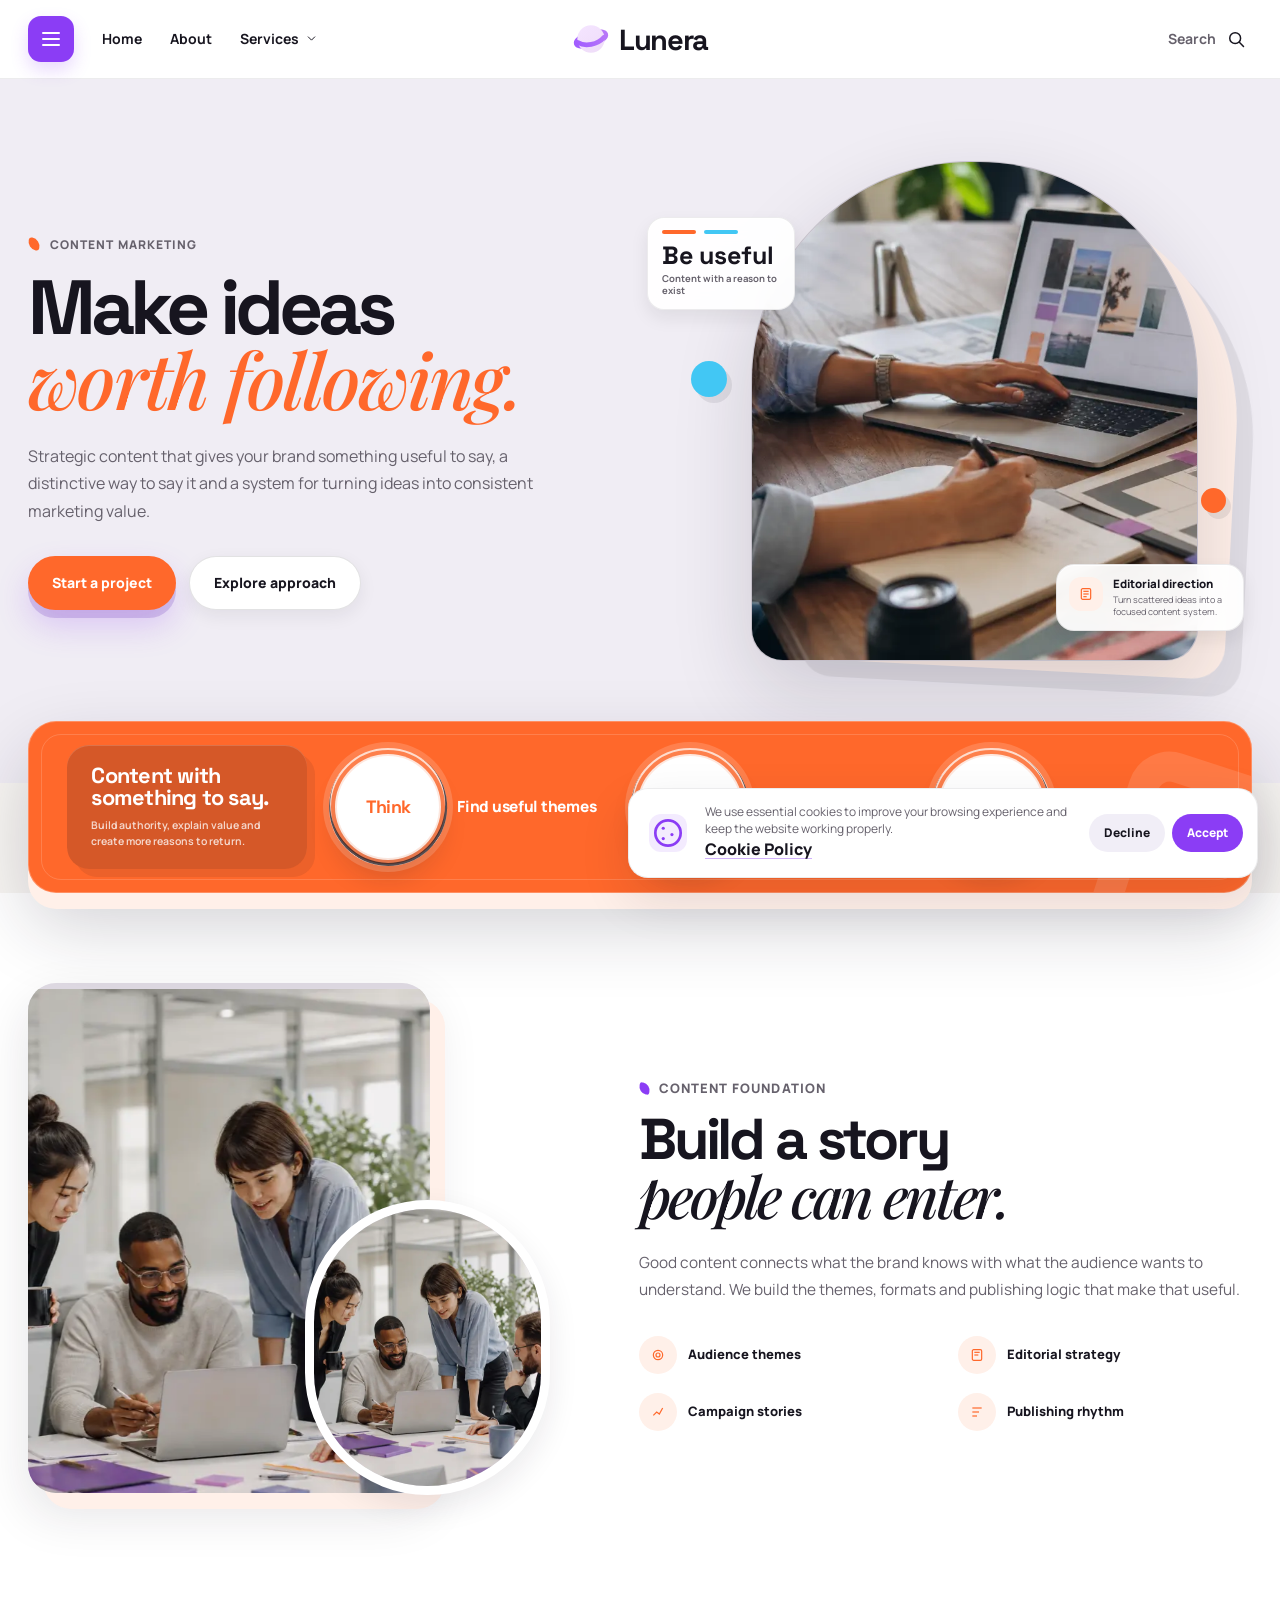
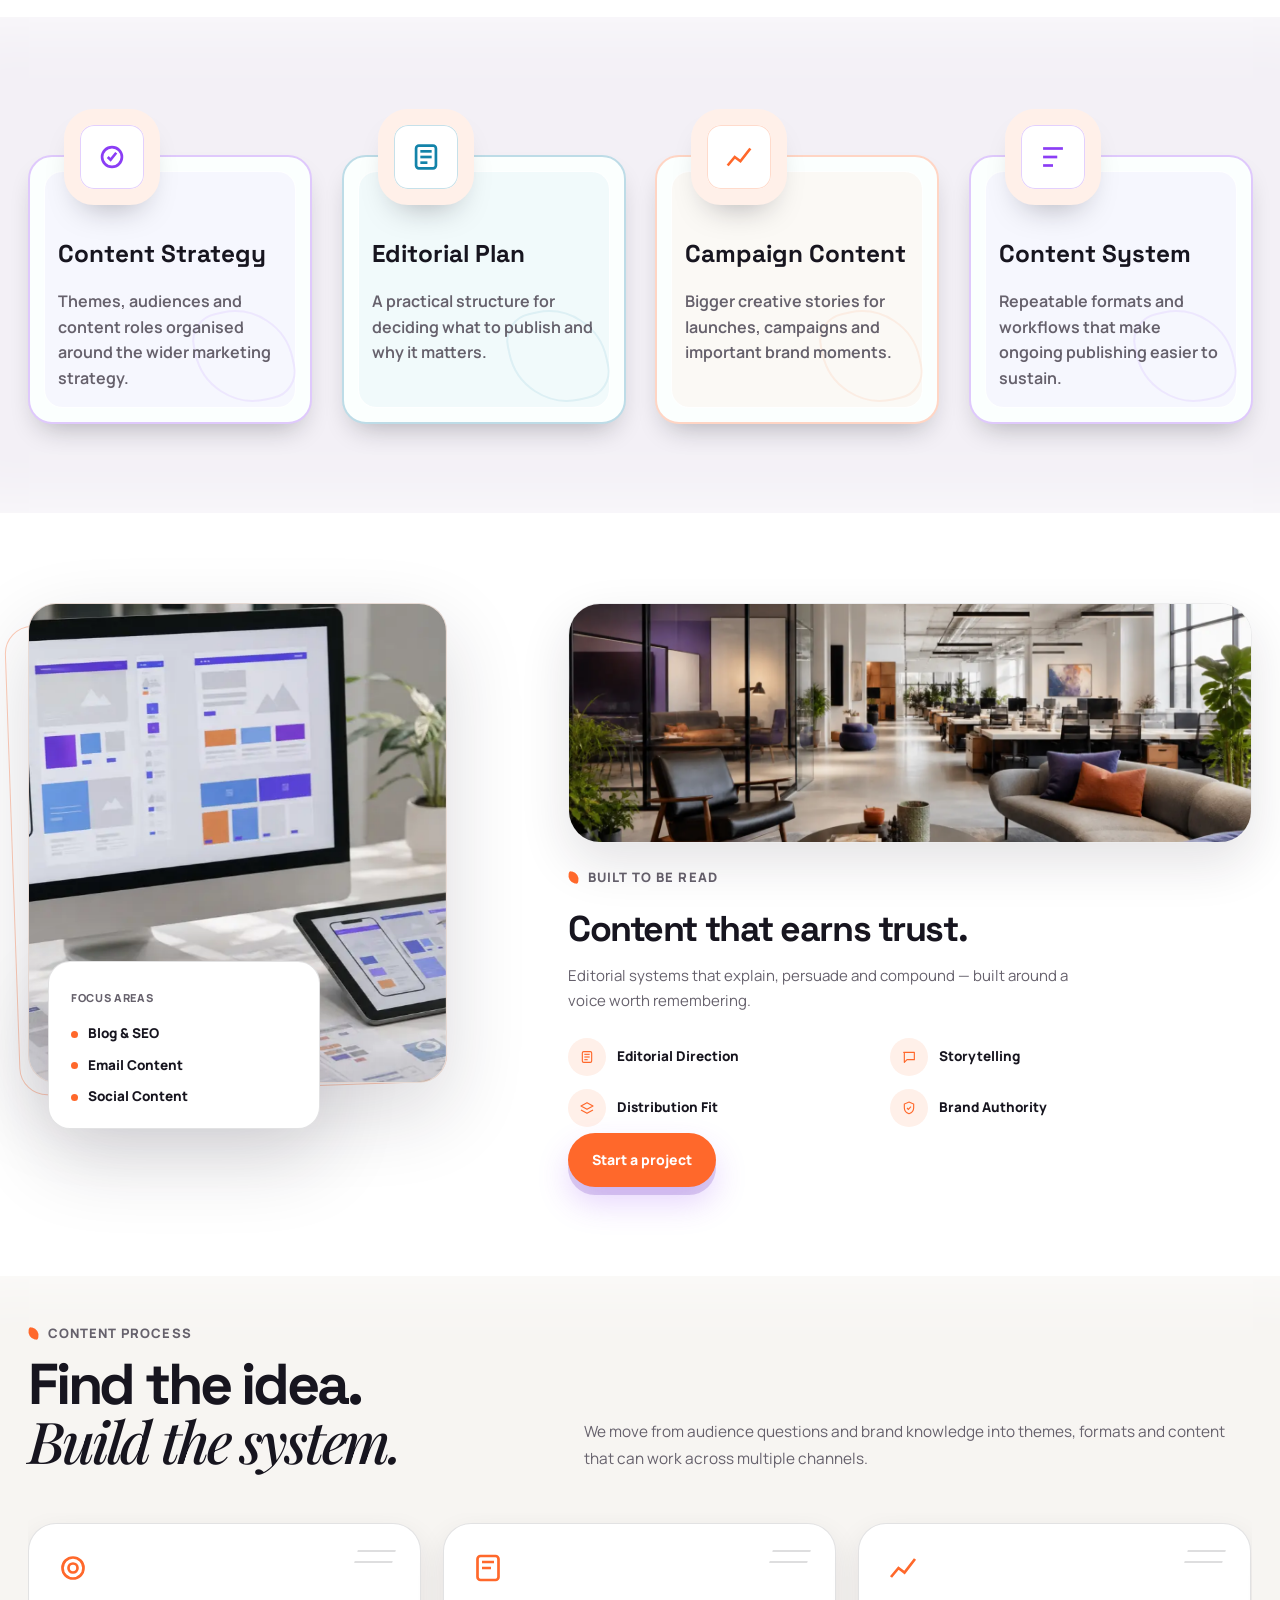
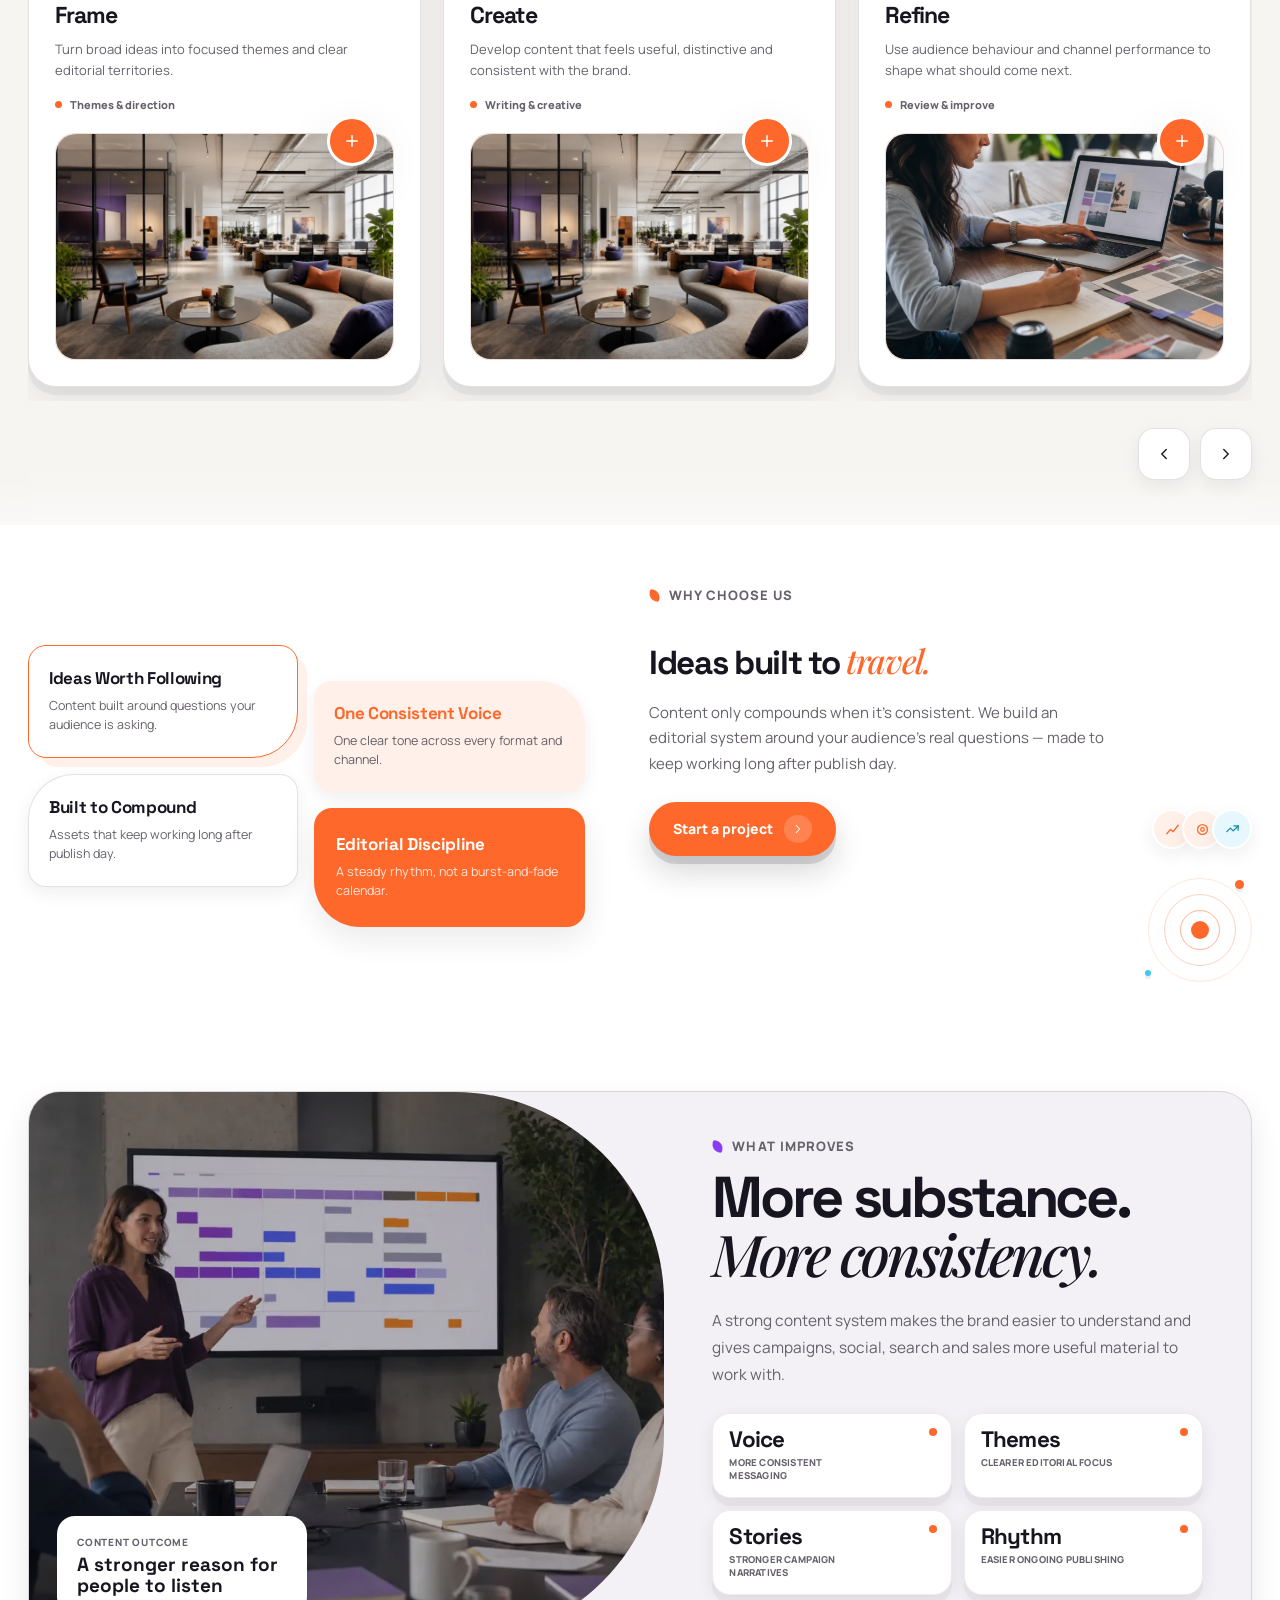
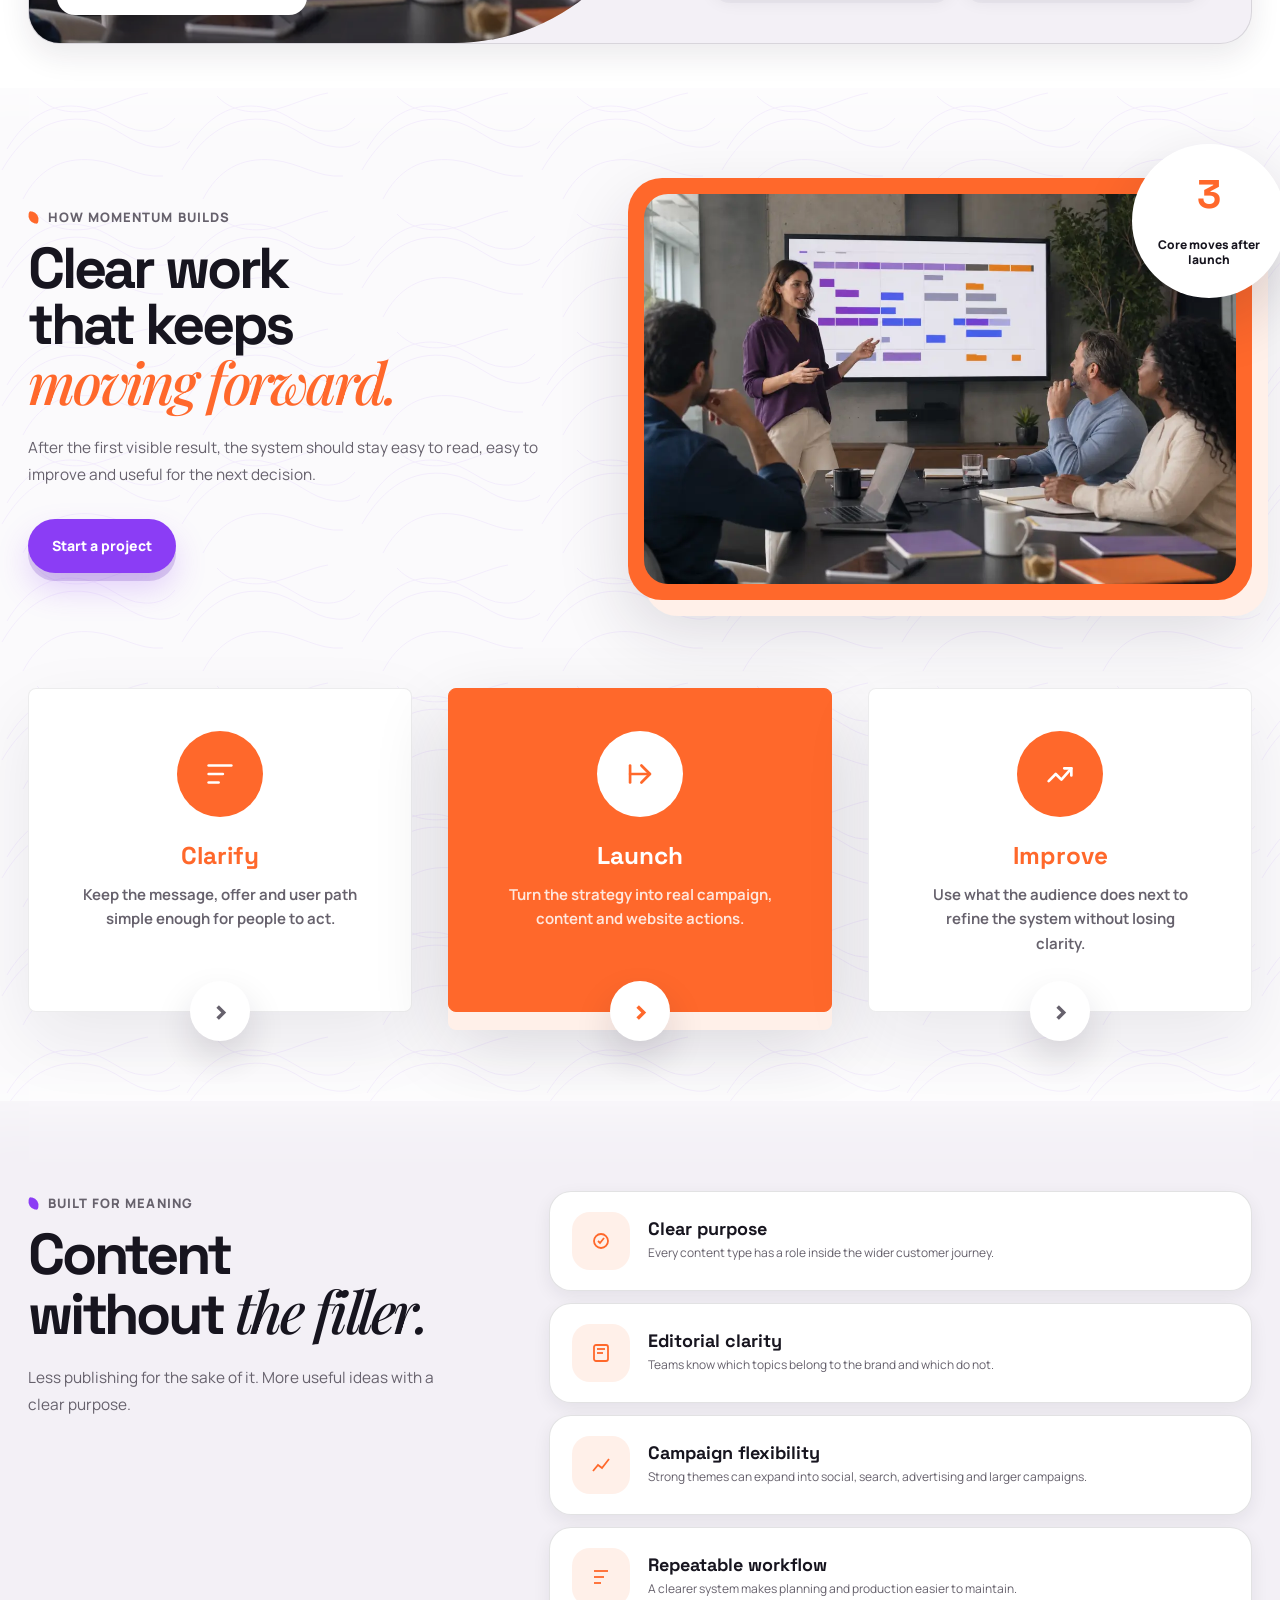
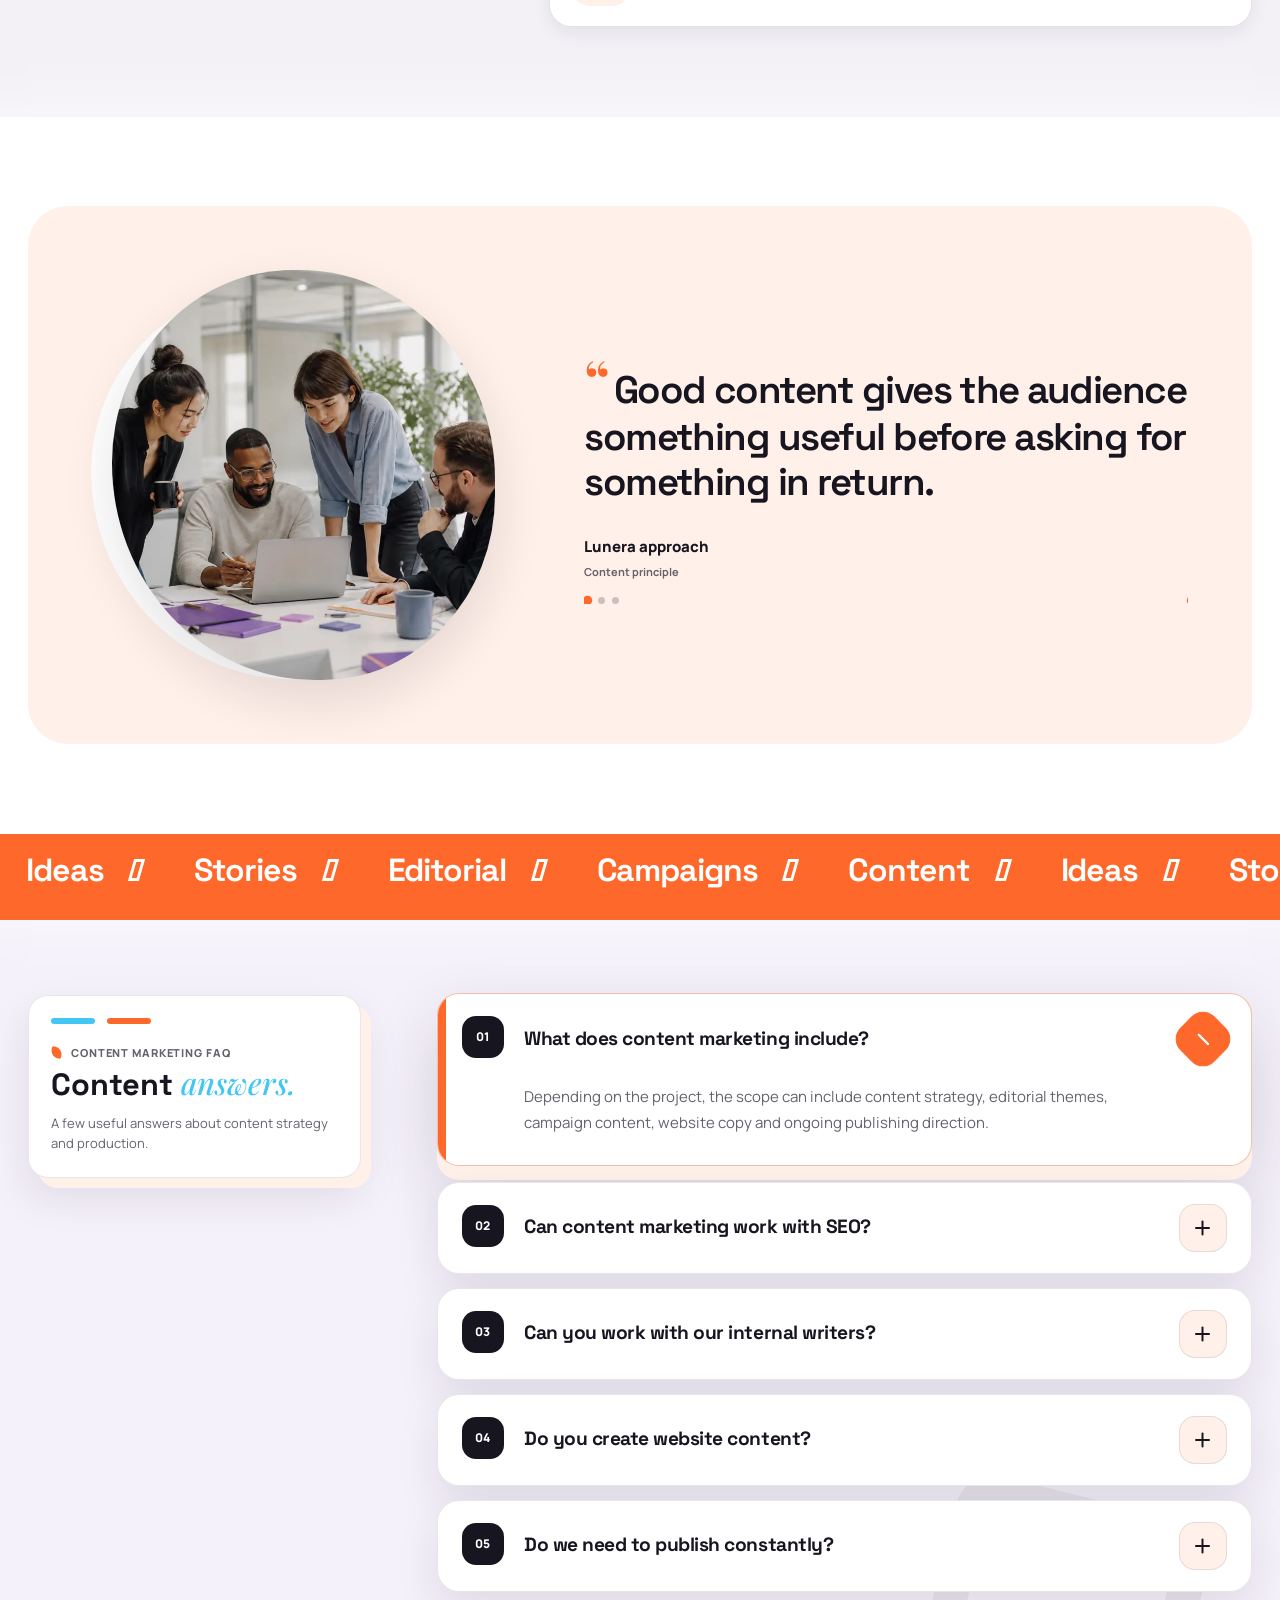
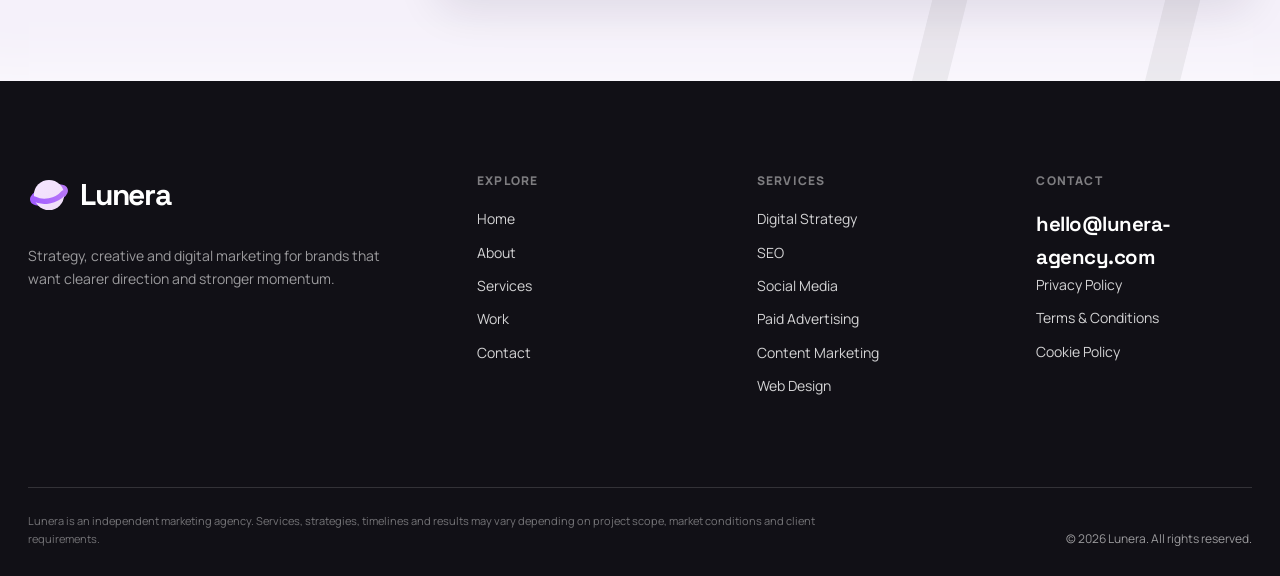
==== commit 5bc821d3: "upd" ====
--- a/content-marketing.html
+++ b/content-marketing.html
@@ -27,7 +27,7 @@
         data-site-favicon
     >
 
-    <!-- Fonts -->
+
     <link
         rel="preconnect"
         href="https://fonts.googleapis.com"
@@ -44,7 +44,7 @@
         rel="stylesheet"
     >
 
-    <!-- Vendor -->
+
     <link
         rel="stylesheet"
         href="assets/vendor/swiper-bundle.min.css"
@@ -55,7 +55,7 @@
         href="assets/vendor/aos.css"
     >
 
-    <!-- Project CSS -->
+
     <link
         rel="stylesheet"
         href="assets/css/global.css"
@@ -66,7 +66,7 @@
         href="assets/css/services.css"
     >
 
-    <!-- Scripts -->
+
     <script
         src="config/config.js"
         defer
@@ -106,9 +106,7 @@
 </a>
 
 
-<!-- =====================================================
-     HEADER
-     ===================================================== -->
+
 
 <header class="site-header">
 
@@ -376,9 +374,7 @@
 </header>
 
 
-<!-- =====================================================
-     FULLSCREEN MENU
-     ===================================================== -->
+
 
 <div
     class="menu-panel"
@@ -536,7 +532,7 @@
 
             <div class="menu-panel__gallery-item">
                 <img
-                    src="https://images.unsplash.com/photo-1516321318423-f06f85e504b3?auto=format&fit=crop&w=700&q=85"
+                    src="assets/images/local/content-planning.webp"
                     alt=""
                     width="700"
                     height="547"
@@ -546,7 +542,7 @@
 
             <div class="menu-panel__gallery-item">
                 <img
-                    src="https://images.unsplash.com/photo-1552664730-d307ca884978?auto=format&fit=crop&w=700&q=85"
+                    src="assets/images/local/team-collaboration.webp"
                     alt=""
                     width="700"
                     height="547"
@@ -556,7 +552,7 @@
 
             <div class="menu-panel__gallery-item">
                 <img
-                    src="https://images.unsplash.com/photo-1521737711867-e3b97375f902?auto=format&fit=crop&w=700&q=85"
+                    src="assets/images/local/team-collaboration.webp"
                     alt=""
                     width="700"
                     height="547"
@@ -566,7 +562,7 @@
 
             <div class="menu-panel__gallery-item">
                 <img
-                    src="https://images.unsplash.com/photo-1531482615713-2afd69097998?auto=format&fit=crop&w=700&q=85"
+                    src="assets/images/local/client-presentation.webp"
                     alt=""
                     width="700"
                     height="547"
@@ -576,7 +572,7 @@
 
             <div class="menu-panel__gallery-item">
                 <img
-                    src="https://images.unsplash.com/photo-1542744173-8e7e53415bb0?auto=format&fit=crop&w=700&q=85"
+                    src="assets/images/local/paid-ads-dashboard.webp"
                     alt=""
                     width="700"
                     height="547"
@@ -586,7 +582,7 @@
 
             <div class="menu-panel__gallery-item">
                 <img
-                    src="https://images.unsplash.com/photo-1517245386807-bb43f82c33c4?auto=format&fit=crop&w=700&q=85"
+                    src="assets/images/local/workshop-table.webp"
                     alt=""
                     width="700"
                     height="547"
@@ -601,9 +597,7 @@
 </div>
 
 
-<!-- =====================================================
-     SEARCH MODAL
-     ===================================================== -->
+
 
 <div
     class="search-modal"
@@ -686,9 +680,7 @@
 </div>
 
 
-<!-- =====================================================
-     MAIN
-     ===================================================== -->
+
 
 <main
     class="site"
@@ -696,9 +688,7 @@
 >
 
 
-    <!-- =================================================
-         HERO
-         ================================================= -->
+
 
     <section class="service-hero">
 
@@ -764,7 +754,7 @@
                 <div class="service-hero__media">
 
                     <img
-                        src="https://images.unsplash.com/photo-1516321318423-f06f85e504b3?auto=format&fit=crop&w=1100&q=90"
+                        src="assets/images/local/content-planning.webp"
                         alt="Creative content planning session"
                         width="1100"
                         height="1500"
@@ -842,9 +832,7 @@
     </section>
 
 
-    <!-- =================================================
-         OVERLAPPING BAR
-         ================================================= -->
+
 
     <section
         class="service-intro-overlap"
@@ -915,9 +903,7 @@
     </section>
 
 
-    <!-- =================================================
-         OVERVIEW
-         ================================================= -->
+
 
     <section
         class="section service-overview"
@@ -935,7 +921,7 @@
                     class="service-overview__main-media service-parallax"
                 >
                     <img
-                        src="https://images.unsplash.com/photo-1521737711867-e3b97375f902?auto=format&fit=crop&w=1000&q=88"
+                        src="assets/images/local/team-collaboration.webp"
                         alt="Creative team developing content ideas"
                         width="1000"
                         height="1030"
@@ -947,7 +933,7 @@
                 <div class="service-overview__secondary-media">
 
                     <img
-                        src="https://images.unsplash.com/photo-1552664730-d307ca884978?auto=format&fit=crop&w=700&q=88"
+                        src="assets/images/local/team-collaboration.webp"
                         alt="Marketing team organising content strategy"
                         width="700"
                         height="700"
@@ -1088,9 +1074,7 @@
     </section>
 
 
-    <!-- =================================================
-         DELIVERABLES
-         ================================================= -->
+
 
     <section class="section service-deliverables">
 
@@ -1286,9 +1270,7 @@
     </section>
 
 
-    <!-- =================================================
-         SERVICE HIGHLIGHT
-         ================================================= -->
+
 
     <section class="section service-highlight">
 
@@ -1303,7 +1285,7 @@
 
                 <div class="service-highlight__frame service-parallax">
                     <img
-                        src="https://images.unsplash.com/photo-1551434678-e076c223a692?auto=format&fit=crop&w=800&q=88"
+                        src="assets/images/local/web-design-workspace.webp"
                         alt="Team reviewing content plans"
                         width="800"
                         height="1000"
@@ -1345,7 +1327,7 @@
 
                 <div class="service-highlight__media">
                     <img
-                        src="https://images.unsplash.com/photo-1497366754035-f200968a6e72?auto=format&fit=crop&w=1000&q=88"
+                        src="assets/images/local/agency-office.webp"
                         alt="Modern content studio workspace"
                         width="1000"
                         height="600"
@@ -1480,9 +1462,7 @@
     </section>
 
 
-    <!-- =================================================
-         PROCESS
-         ================================================= -->
+
 
     <section class="section service-process">
 
@@ -1586,7 +1566,7 @@
                             <div class="process-card__media">
 
                                 <img
-                                    src="https://images.unsplash.com/photo-1551434678-e076c223a692?auto=format&fit=crop&w=600&q=85"
+                                    src="assets/images/local/web-design-workspace.webp"
                                     alt="Team researching audience insight"
                                     width="600"
                                     height="400"
@@ -1678,7 +1658,7 @@
                             <div class="process-card__media">
 
                                 <img
-                                    src="https://images.unsplash.com/photo-1497366754035-f200968a6e72?auto=format&fit=crop&w=600&q=85"
+                                    src="assets/images/local/agency-office.webp"
                                     alt="Team framing content direction"
                                     width="600"
                                     height="400"
@@ -1769,7 +1749,7 @@
                             <div class="process-card__media">
 
                                 <img
-                                    src="https://images.unsplash.com/photo-1524758631624-e2822e304c36?auto=format&fit=crop&w=600&q=85"
+                                    src="assets/images/local/agency-office.webp"
                                     alt="Writing in a creative studio space"
                                     width="600"
                                     height="400"
@@ -1851,7 +1831,7 @@
                             <div class="process-card__media">
 
                                 <img
-                                    src="https://images.unsplash.com/photo-1516321318423-f06f85e504b3?auto=format&fit=crop&w=600&q=85"
+                                    src="assets/images/local/content-planning.webp"
                                     alt="Reviewing content on a laptop"
                                     width="600"
                                     height="400"
@@ -1929,9 +1909,7 @@
     </section>
 
 
-    <!-- =================================================
-         WHY CHOOSE US
-         ================================================= -->
+
 
     <section class="section section--compact service-why">
 
@@ -2116,9 +2094,7 @@
     </section>
 
 
-    <!-- =================================================
-         RESULTS
-         ================================================= -->
+
 
     <section class="section service-results">
 
@@ -2132,7 +2108,7 @@
                 <div class="service-results__media">
 
                     <img
-                        src="https://images.unsplash.com/photo-1522071820081-009f0129c71c?auto=format&fit=crop&w=1100&q=88"
+                        src="assets/images/local/client-presentation.webp"
                         alt="Creative team reviewing content concepts"
                         width="1100"
                         height="900"
@@ -2237,9 +2213,7 @@
     </section>
 
 
-    <!-- =================================================
-         GROWTH SYSTEM
-         ================================================= -->
+
 
     <section class="section service-growth-system">
 
@@ -2288,7 +2262,7 @@
                     <div class="service-growth-system__image">
 
                         <img
-                            src="https://images.unsplash.com/photo-1556761175-b413da4baf72?auto=format&fit=crop&w=1100&q=88"
+                            src="assets/images/local/client-presentation.webp"
                             alt="Marketing team reviewing campaign work"
                             width="1100"
                             height="760"
@@ -2424,9 +2398,7 @@
     </section>
 
 
-    <!-- =================================================
-         FEATURES
-         ================================================= -->
+
 
     <section class="section service-features">
 
@@ -2612,9 +2584,7 @@
     </section>
 
 
-    <!-- =================================================
-         PRINCIPLE
-         ================================================= -->
+
 
     <section class="section service-testimonial">
 
@@ -2632,7 +2602,7 @@
                     <div class="service-testimonial__image">
 
                         <img
-                            src="https://images.unsplash.com/photo-1552664730-d307ca884978?auto=format&fit=crop&w=900&q=88"
+                            src="assets/images/local/team-collaboration.webp"
                             alt="Creative team shaping marketing content"
                             width="900"
                             height="900"
@@ -2673,9 +2643,7 @@
     </section>
 
 
-    <!-- =================================================
-         MARQUEE
-         ================================================= -->
+
 
     <section
         class="service-marquee"
@@ -2751,9 +2719,7 @@
     </section>
 
 
-    <!-- =================================================
-         FAQ
-         ================================================= -->
+
 
     <section class="section service-faq">
 
@@ -2965,9 +2931,7 @@
 </main>
 
 
-<!-- =====================================================
-     FOOTER
-     ===================================================== -->
+
 
 <footer class="site-footer">
 
@@ -2987,6 +2951,7 @@
                         width="42"
                         height="42"
                         data-site-logo
+                    loading="lazy"
                     >
 
                     <span data-brand-name>
@@ -3179,9 +3144,7 @@
 </footer>
 
 
-<!-- =====================================================
-     COOKIE CARD
-     ===================================================== -->
+
 
 <div
     class="cookie-card"
--- a/assets/css/global.css
+++ b/assets/css/global.css
@@ -1,12 +1,7 @@
-/* =========================================================
-   LUNERA — GLOBAL
-   Shared design system / header / menu / search / footer
-   ========================================================= */
-
-
-/* =========================
-   1. ROOT
-   ========================= */
+
+
+
+
 
 :root {
     --color-bg: #f7f5f2;
@@ -56,9 +51,7 @@
 }
 
 
-/* =========================
-   2. RESET
-   ========================= */
+
 
 *,
 *::before,
@@ -157,9 +150,7 @@
 }
 
 
-/* =========================
-   3. ACCESSIBILITY
-   ========================= */
+
 
 :focus-visible {
     outline: 3px solid rgba(139, 61, 245, 0.38);
@@ -184,9 +175,7 @@
 }
 
 
-/* =========================
-   4. LAYOUT
-   ========================= */
+
 
 .site {
     position: relative;
@@ -311,9 +300,7 @@
 }
 
 
-/* =========================
-   5. BUTTONS
-   ========================= */
+
 
 .button {
     position: relative;
@@ -408,9 +395,7 @@
 }
 
 
-/* =========================
-   6. SITE HEADER
-   ========================= */
+
 
 .site-header {
     position: sticky;
@@ -529,9 +514,7 @@
 }
 
 
-/* =========================
-   6b. SERVICES DROPDOWN
-   ========================= */
+
 
 .nav-services {
     position: relative;
@@ -630,9 +613,7 @@
 }
 
 
-/* =========================
-   7. BURGER BUTTON
-   ========================= */
+
 
 .menu-toggle {
     display: grid;
@@ -672,9 +653,7 @@
 }
 
 
-/* =========================
-   8. FULLSCREEN MENU
-   ========================= */
+
 
 .menu-panel {
     position: fixed;
@@ -791,6 +770,57 @@
     height: 20px;
     cursor: pointer;
     pointer-events: auto;
+}
+
+.menu-panel__search-results {
+    display: grid;
+    gap: 7px;
+    margin-top: 14px;
+    padding: 9px;
+    border: 1px solid rgba(255, 255, 255, 0.1);
+    border-radius: 16px;
+    background: rgba(255, 255, 255, 0.06);
+    box-shadow: inset 0 1px 0 rgba(255, 255, 255, 0.08);
+}
+
+.menu-panel__search-results[hidden] {
+    display: none;
+}
+
+.menu-panel__search-result {
+    display: flex;
+    align-items: center;
+    justify-content: space-between;
+    gap: 14px;
+    min-height: 38px;
+    padding: 8px 10px;
+    border-radius: 11px;
+    color: #ffffff;
+    font-size: 13px;
+    font-weight: 800;
+    transition:
+        background-color var(--transition-fast),
+        transform var(--transition-base);
+}
+
+.menu-panel__search-result:hover {
+    background: rgba(255, 255, 255, 0.1);
+    transform: translateX(4px);
+}
+
+.menu-panel__search-result small {
+    color: rgba(255, 255, 255, 0.52);
+    font-size: 10px;
+    font-weight: 800;
+    letter-spacing: 0.08em;
+    text-transform: uppercase;
+}
+
+.menu-panel__search-empty {
+    padding: 9px 10px;
+    color: rgba(255, 255, 255, 0.58);
+    font-size: 12px;
+    font-weight: 700;
 }
 
 .menu-panel__nav {
@@ -886,9 +916,7 @@
 }
 
 
-/* =========================
-   9. SEARCH MODAL
-   ========================= */
+
 
 .search-modal {
     position: fixed;
@@ -1043,9 +1071,7 @@
 }
 
 
-/* =========================
-   10. COOKIE CARD
-   ========================= */
+
 
 .cookie-card {
     position: fixed;
@@ -1132,9 +1158,7 @@
 }
 
 
-/* =========================
-   11. GENERIC CARDS
-   ========================= */
+
 
 .surface-card {
     border: 1px solid var(--color-border);
@@ -1155,9 +1179,7 @@
 }
 
 
-/* =========================
-   12. FORMS
-   ========================= */
+
 
 .form-field {
     display: grid;
@@ -1220,9 +1242,7 @@
 }
 
 
-/* =========================
-   13. FOOTER
-   ========================= */
+
 
 .site-footer {
     position: relative;
@@ -1330,9 +1350,7 @@
 }
 
 
-/* =========================
-   14. REVEAL HELPERS
-   ========================= */
+
 
 [data-aos] {
     will-change: transform, opacity;
@@ -1360,9 +1378,7 @@
 }
 
 
-/* =========================
-   15. SCROLLBAR
-   ========================= */
+
 
 @media (hover: hover) {
     * {
@@ -1386,9 +1402,7 @@
 }
 
 
-/* =========================
-   16. TABLET
-   ========================= */
+
 
 @media (max-width: 1100px) {
     :root {
@@ -1430,9 +1444,7 @@
 }
 
 
-/* =========================
-   17. MOBILE
-   ========================= */
+
 
 @media (max-width: 760px) {
     :root {
@@ -1639,9 +1651,7 @@
 }
 
 
-/* =========================
-   18. SMALL MOBILE
-   ========================= */
+
 
 @media (max-width: 480px) {
     .button {
@@ -1676,9 +1686,7 @@
 }
 
 
-/* =========================
-   19. REDUCED MOTION
-   ========================= */
+
 
 @media (prefers-reduced-motion: reduce) {
     html {
--- a/assets/css/services.css
+++ b/assets/css/services.css
@@ -1,12 +1,7 @@
-/* =========================================================
-   LUNERA — SERVICE PAGES
-   Shared styles for all 6 service pages
-   ========================================================= */
-
-
-/* =========================================================
-   1. SERVICE PAGE VARIABLES
-   ========================================================= */
+
+
+
+
 
 .service-page {
     --service-accent: var(--color-purple);
@@ -60,9 +55,7 @@
 }
 
 
-/* =========================================================
-   2. SERVICE HERO
-   ========================================================= */
+
 
 .service-hero {
     position: relative;
@@ -144,9 +137,7 @@
 }
 
 
-/* =========================
-   HERO VISUAL
-   ========================= */
+
 
 .service-hero__visual {
     position: relative;
@@ -299,9 +290,7 @@
 }
 
 
-/* =========================================================
-   3. SERVICE INTRO BAR
-   ========================================================= */
+
 
 .service-intro-overlap {
     position: relative;
@@ -450,9 +439,7 @@
 }
 
 
-/* =========================================================
-   4. SERVICE OVERVIEW
-   ========================================================= */
+
 
 .service-overview {
     background: #ffffff;
@@ -547,9 +534,7 @@
 }
 
 
-/* =========================================================
-   5. DELIVERABLES
-   ========================================================= */
+
 
 .service-deliverables {
     background: #f3f0f6;
@@ -686,9 +671,7 @@
 }
 
 
-/* =========================================================
-   5B. SERVICE HIGHLIGHT
-   ========================================================= */
+
 
 .service-highlight {
     overflow: hidden;
@@ -874,9 +857,7 @@
 }
 
 
-/* =========================================================
-   6. SERVICE PROCESS
-   ========================================================= */
+
 
 .service-process {
     overflow: hidden;
@@ -1090,9 +1071,7 @@
 }
 
 
-/* =========================================================
-   6B. WHY CHOOSE US
-   ========================================================= */
+
 
 .service-why {
     overflow: hidden;
@@ -1375,9 +1354,7 @@
 }
 
 
-/* =========================================================
-   7. RESULTS / CASE STUDY
-   ========================================================= */
+
 
 .service-results {
     padding-block: clamp(38px, 3.5vw, 59px);
@@ -1506,9 +1483,7 @@
 }
 
 
-/* =========================================================
-   7B. SERVICE GROWTH SYSTEM
-   ========================================================= */
+
 
 .service-growth-system {
     position: relative;
@@ -1717,9 +1692,7 @@
 }
 
 
-/* =========================================================
-   8. SERVICE FEATURES
-   ========================================================= */
+
 
 .service-features {
     background: #f3f0f6;
@@ -1798,9 +1771,7 @@
 }
 
 
-/* =========================================================
-   9. SERVICE TESTIMONIAL
-   ========================================================= */
+
 
 .service-testimonial {
     background: #ffffff;
@@ -1921,9 +1892,7 @@
 }
 
 
-/* =========================================================
-   10. FAQ
-   ========================================================= */
+
 
 .service-faq {
     position: relative;
@@ -2200,9 +2169,7 @@
 }
 
 
-/* =========================================================
-   11. SERVICE CONTACT CTA
-   ========================================================= */
+
 
 .service-contact {
     background: #ffffff;
@@ -2341,9 +2308,7 @@
 }
 
 
-/* =========================================================
-   12. SERVICE MARQUEE
-   ========================================================= */
+
 
 .service-marquee {
     overflow: hidden;
@@ -2397,9 +2362,7 @@
 }
 
 
-/* =========================================================
-   13. PARALLAX
-   ========================================================= */
+
 
 .service-parallax {
     position: relative;
@@ -2420,9 +2383,7 @@
 }
 
 
-/* =========================================================
-   14. TABLET
-   ========================================================= */
+
 
 @media (max-width: 1100px) {
     .service-hero__inner {
@@ -2504,9 +2465,7 @@
 }
 
 
-/* =========================================================
-   15. TABLET PORTRAIT
-   ========================================================= */
+
 
 @media (max-width: 900px) {
     .service-hero {
@@ -2700,9 +2659,7 @@
 }
 
 
-/* =========================================================
-   16. MOBILE
-   ========================================================= */
+
 
 @media (max-width: 700px) {
     .service-process,
@@ -3229,9 +3186,7 @@
 }
 
 
-/* =========================================================
-   17. SMALL MOBILE
-   ========================================================= */
+
 
 @media (max-width: 480px) {
     .service-hero__visual {
@@ -3341,9 +3296,7 @@
 }
 
 
-/* =========================================================
-   18. REDUCED MOTION
-   ========================================================= */
+
 
 @media (prefers-reduced-motion: reduce) {
     .service-marquee__track {
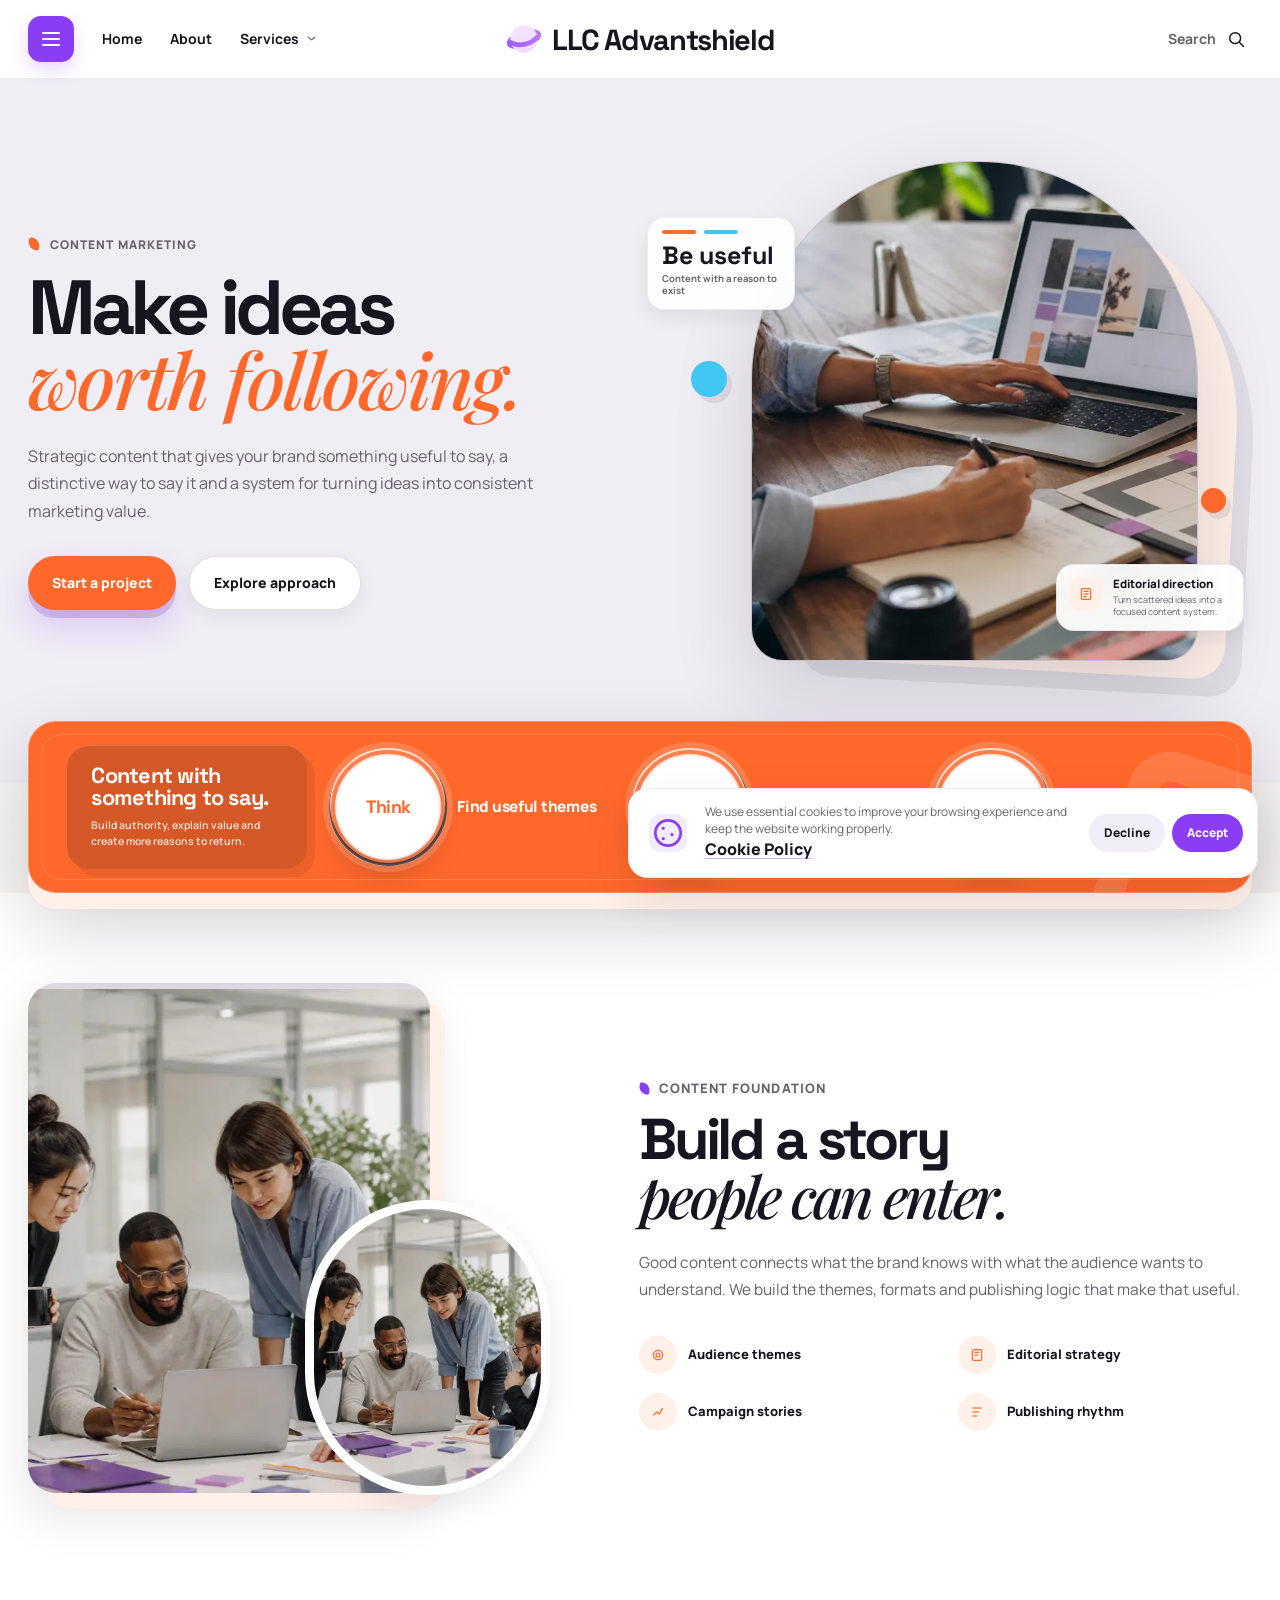
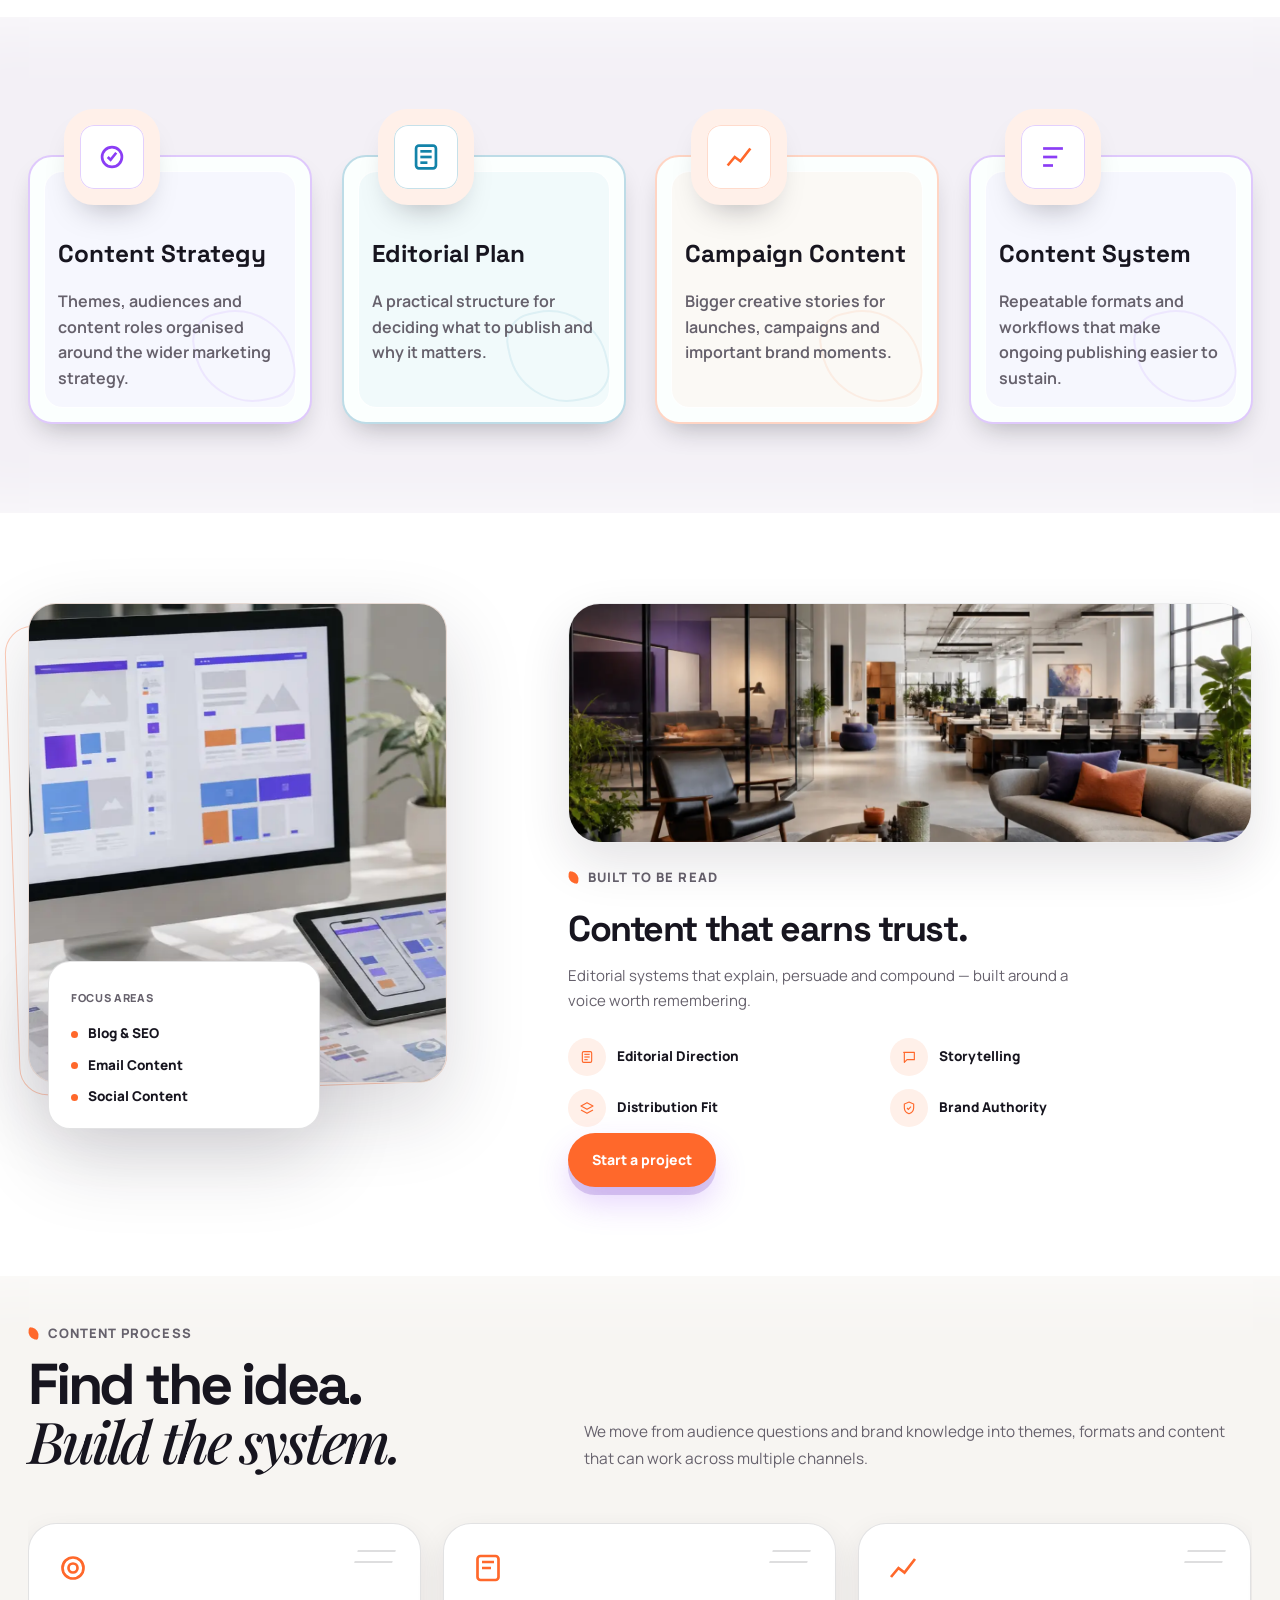
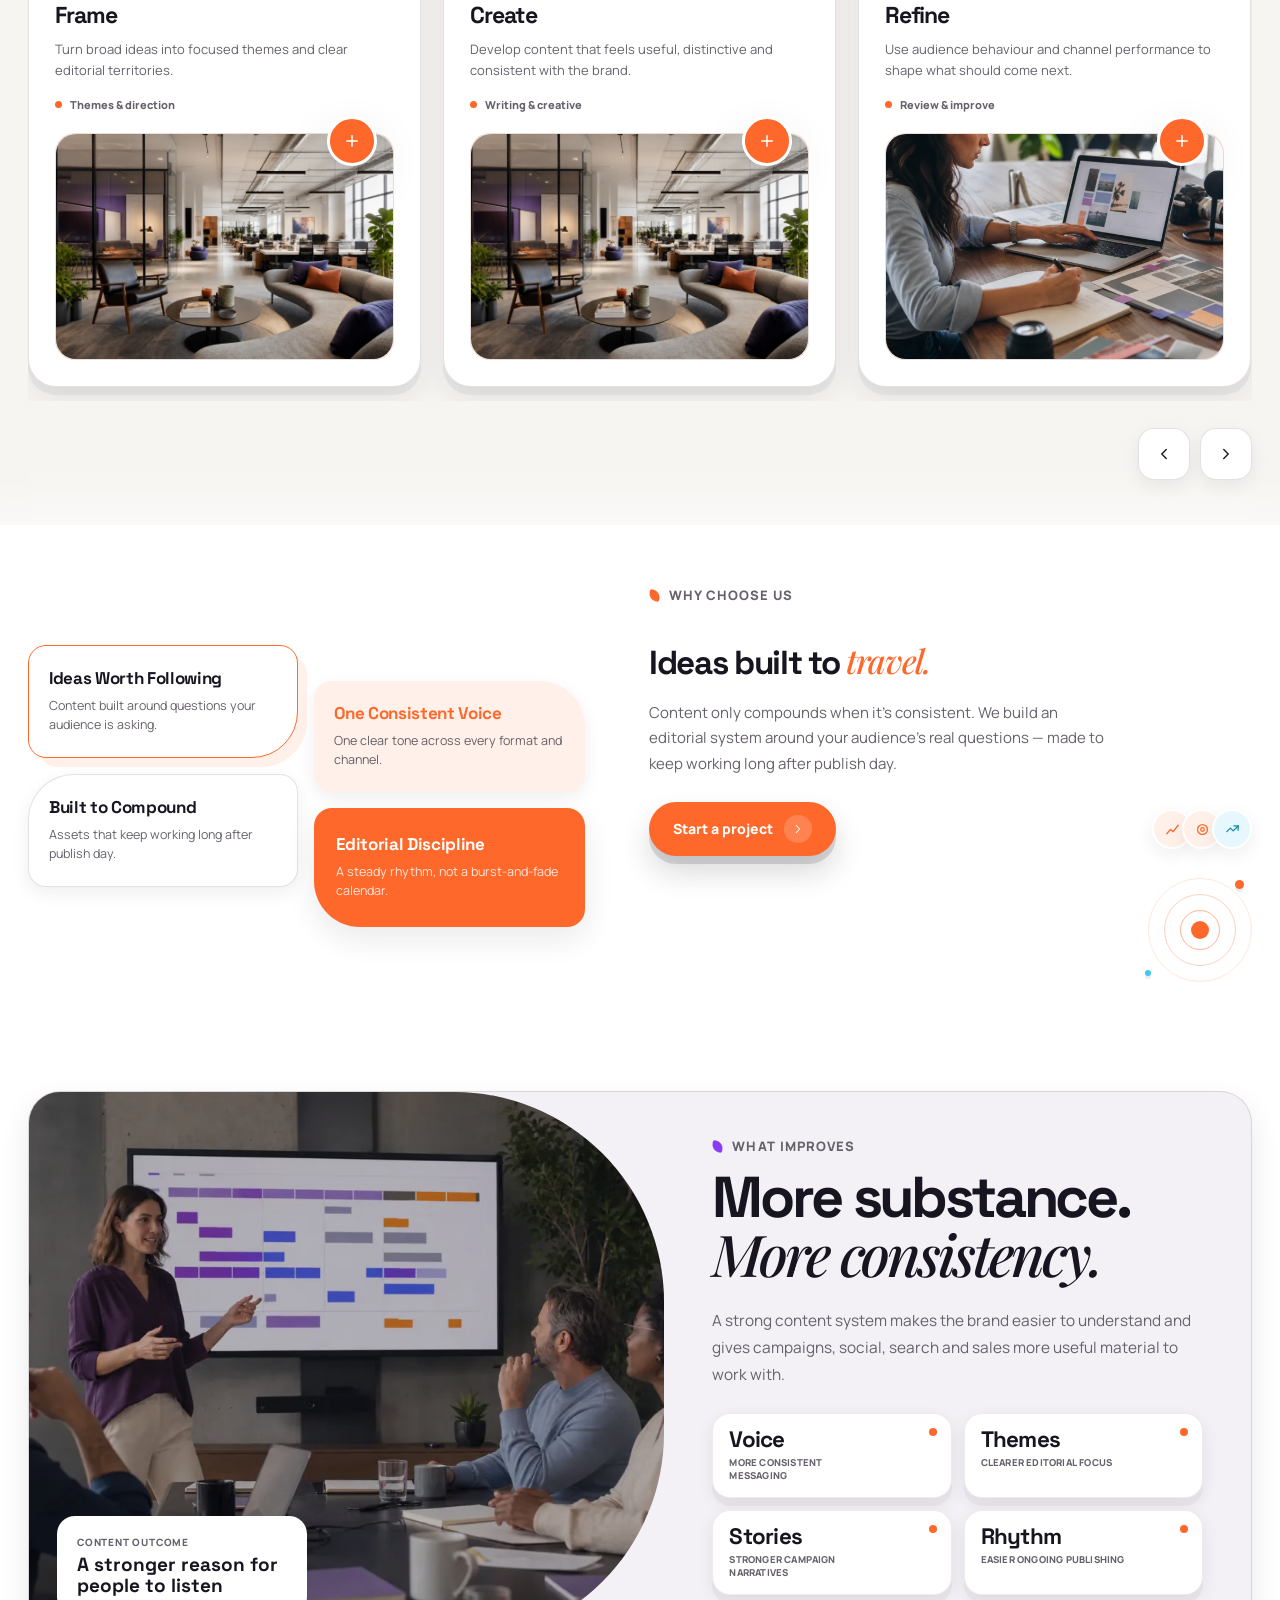
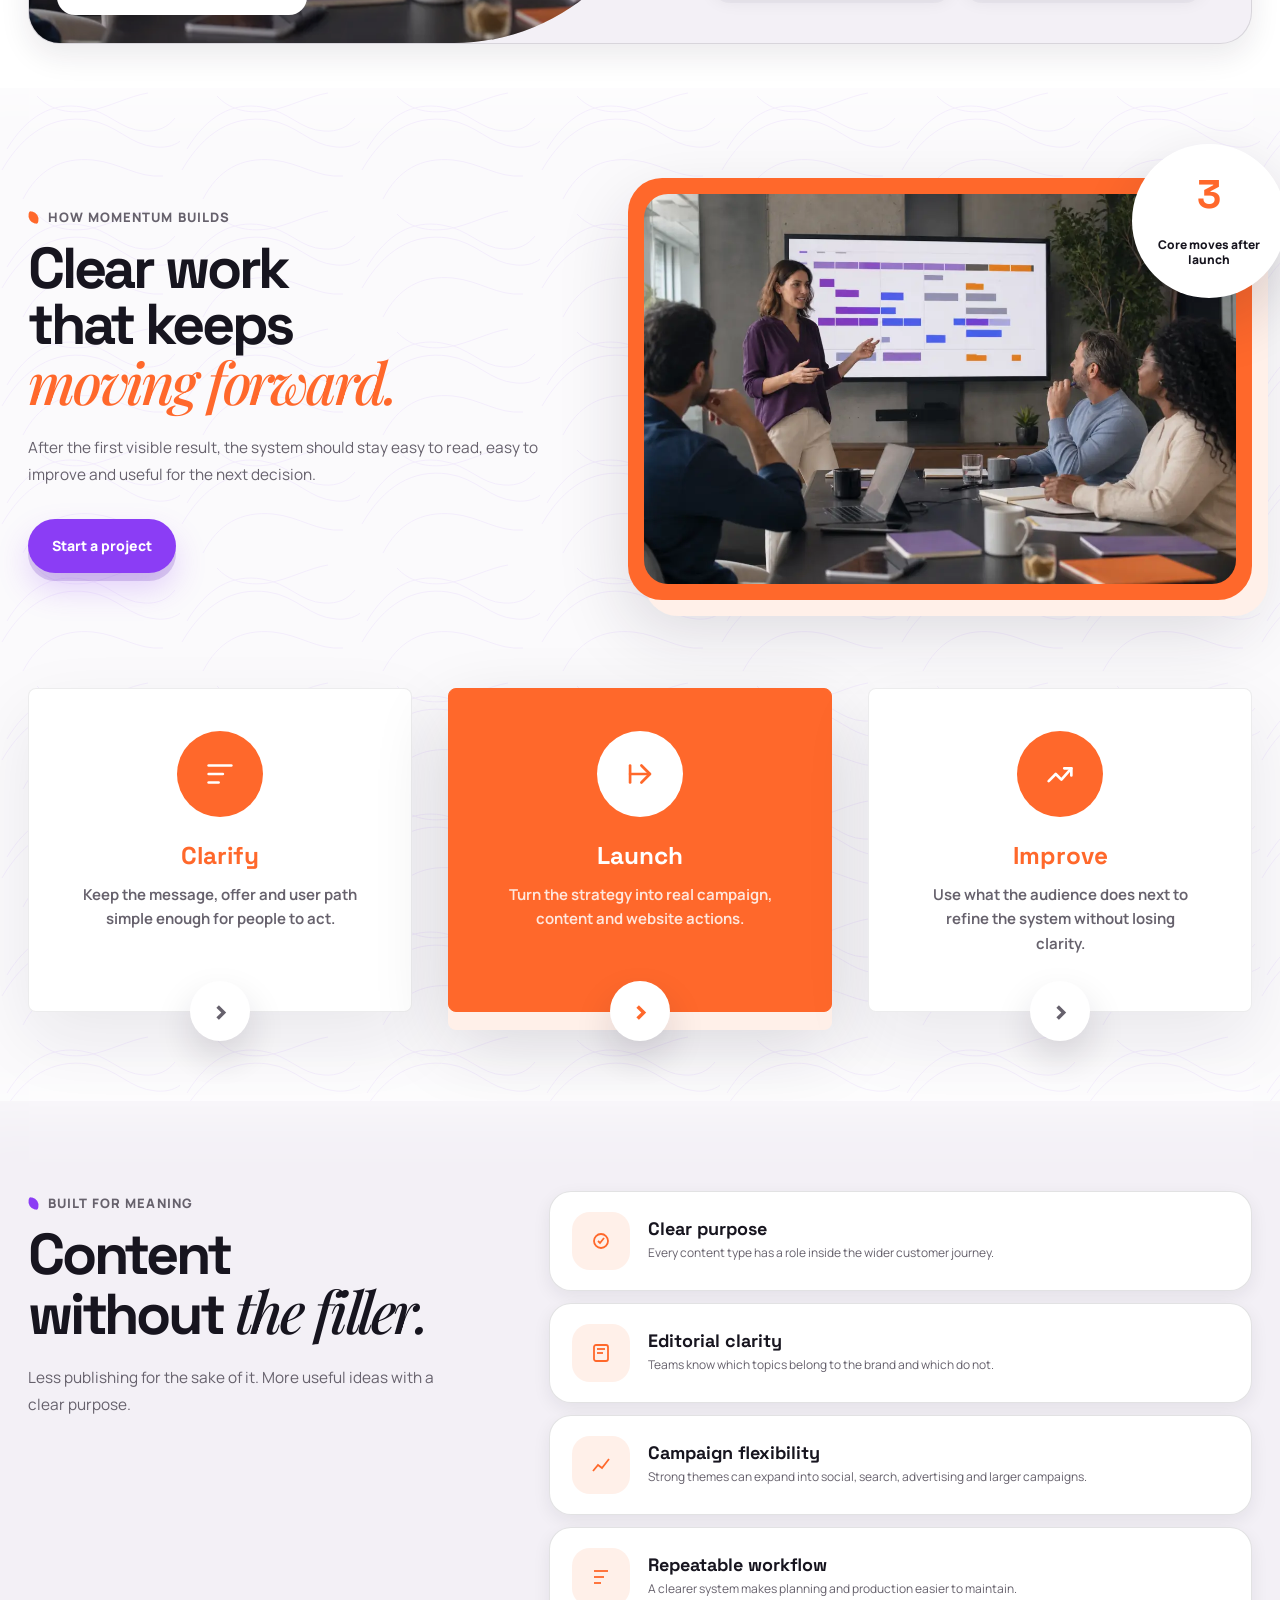
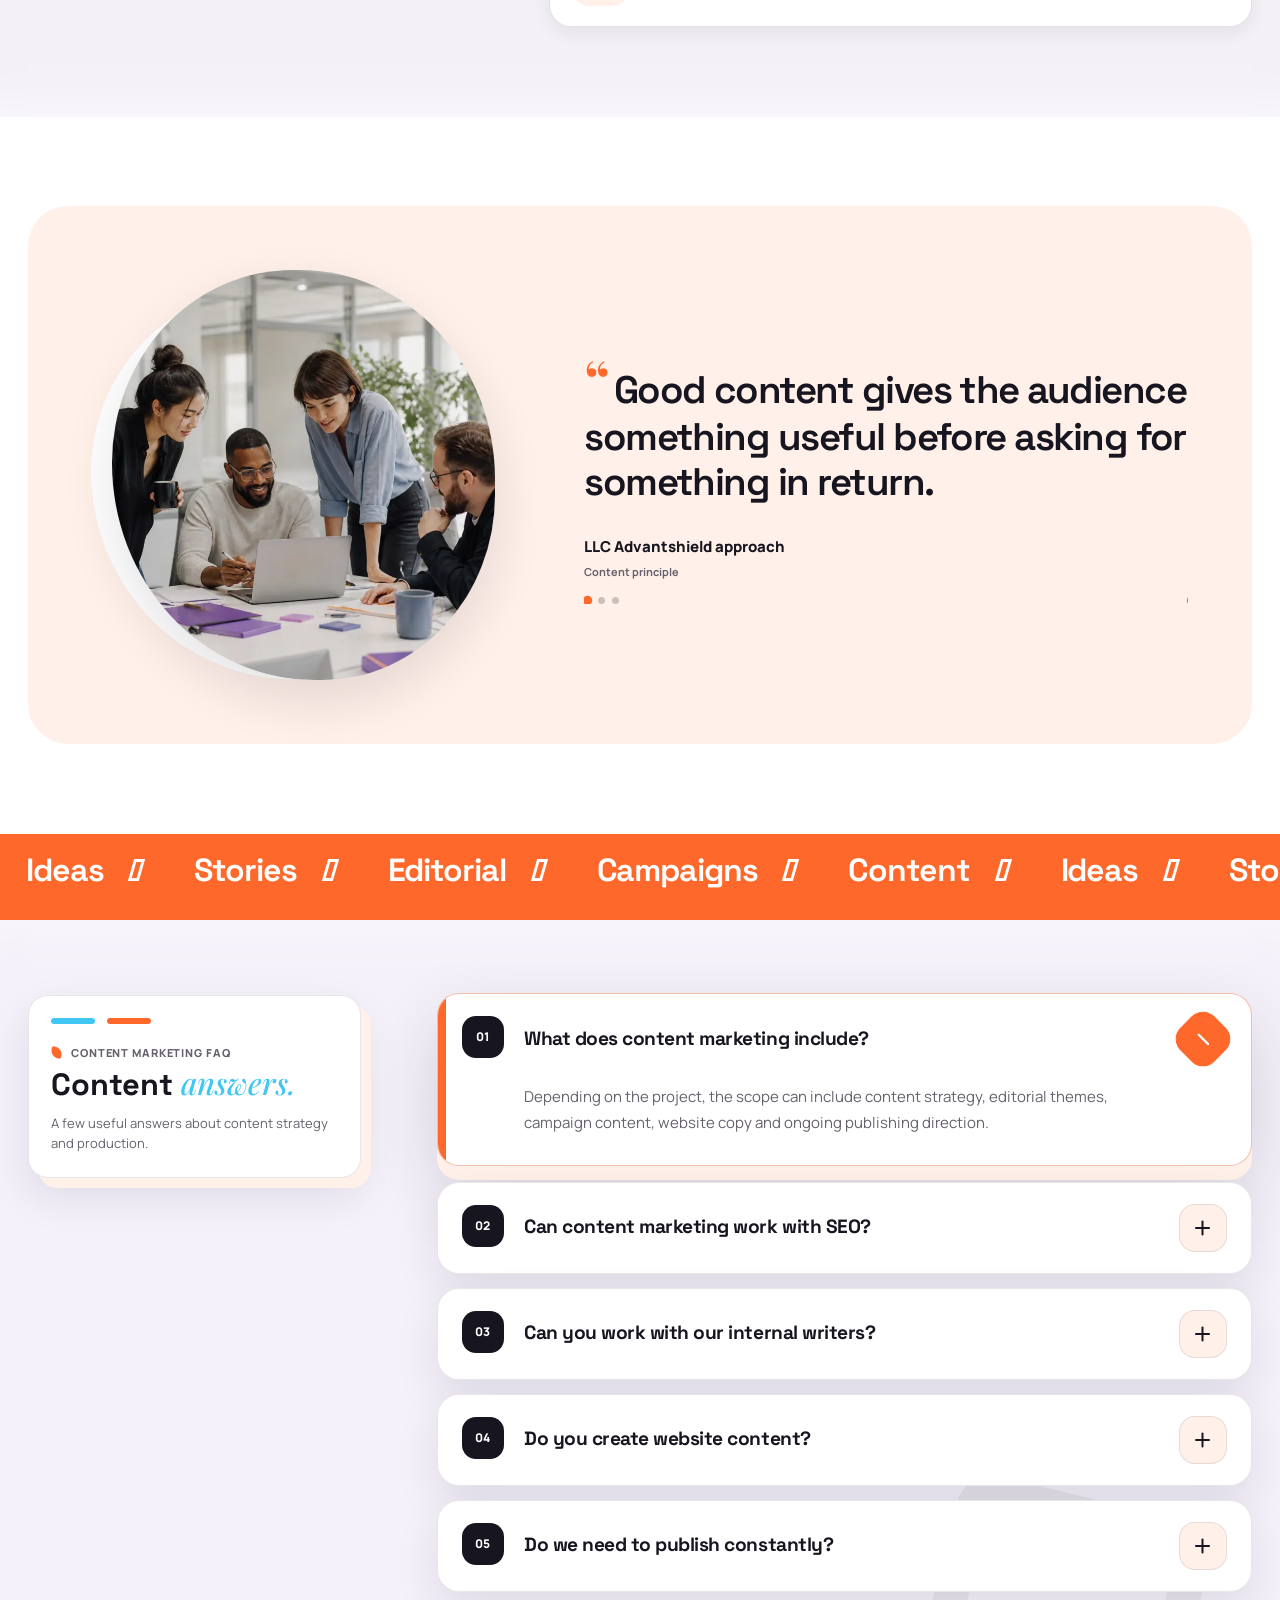
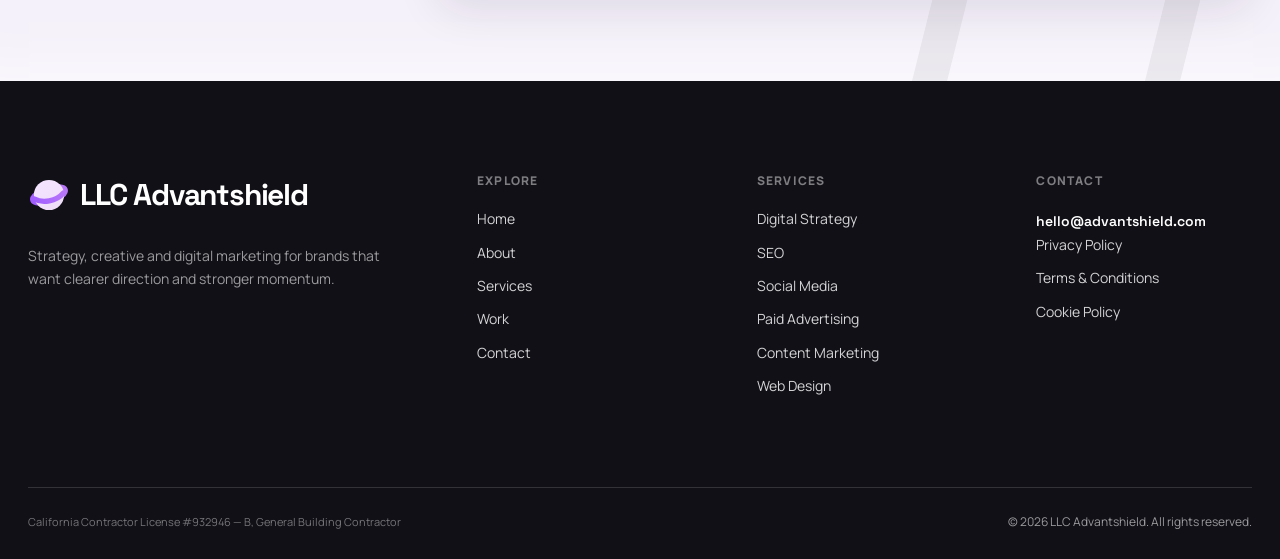
==== commit f6083ad6: "!" ====
--- a/content-marketing.html
+++ b/content-marketing.html
@@ -18,7 +18,7 @@
         content="#f7f5f2"
     >
 
-    <title>Content Marketing | Lunera</title>
+    <title>Content Marketing | LLC Advantshield</title>
 
     <link
         rel="icon"
@@ -317,12 +317,12 @@
         <a
             class="site-header__brand"
             href="index.html"
-            aria-label="Lunera home"
+            aria-label="LLC Advantshield home"
         >
             <img
                 class="site-header__logo"
                 src="assets/icons/logo.svg"
-                alt="Lunera logo"
+                alt="LLC Advantshield logo"
                 width="38"
                 height="38"
                 data-site-logo
@@ -332,7 +332,7 @@
                 class="site-header__brand-name"
                 data-brand-name
             >
-                Lunera
+                LLC Advantshield
             </span>
         </a>
 
@@ -394,14 +394,14 @@
                 >
                     <img
                         src="assets/icons/logo.svg"
-                        alt="Lunera logo"
+                        alt="LLC Advantshield logo"
                         width="40"
                         height="40"
                         data-site-logo
                     >
 
                     <span data-brand-name>
-                        Lunera
+                        LLC Advantshield
                     </span>
                 </a>
 
@@ -432,7 +432,7 @@
                     class="menu-panel__search-input"
                     type="search"
                     aria-label="Search website"
-                    placeholder="Search Lunera"
+                    placeholder="Search LLC Advantshield"
                     autocomplete="off"
                 >
 
@@ -2625,7 +2625,7 @@
                     <div class="service-testimonial__author">
 
                         <strong class="service-testimonial__name">
-                            Lunera approach
+                            LLC Advantshield approach
                         </strong>
 
                         <span class="service-testimonial__role">
@@ -2947,7 +2947,7 @@
                 >
                     <img
                         src="assets/icons/logo.svg"
-                        alt="Lunera logo"
+                        alt="LLC Advantshield logo"
                         width="42"
                         height="42"
                         data-site-logo
@@ -2955,7 +2955,7 @@
                     >
 
                     <span data-brand-name>
-                        Lunera
+                        LLC Advantshield
                     </span>
                 </a>
 
@@ -3081,10 +3081,10 @@
 
                 <a
                     class="site-footer__email"
-                    href="mailto:hello@lunera-agency.com"
+                    href="mailto:hello@advantshield.com"
                     data-site-email
                 >
-                    hello@lunera-agency.com
+                    hello@advantshield.com
                 </a>
 
                 <nav
@@ -3124,17 +3124,14 @@
                 class="site-footer__disclaimer"
                 data-site-disclaimer
             >
-                Lunera is an independent marketing agency.
-                Services, strategies, timelines and results
-                may vary depending on project scope, market
-                conditions and client requirements.
+                California Contractor License #932946 — B, General Building Contractor
             </p>
 
             <p
                 class="site-footer__copyright"
                 data-copyright
             >
-                © 2026 Lunera. All rights reserved.
+                © 2026 LLC Advantshield. All rights reserved.
             </p>
 
         </div>
--- a/assets/css/global.css
+++ b/assets/css/global.css
@@ -1320,10 +1320,13 @@
 }
 
 .site-footer__email {
+    display: inline-block;
     font-family: var(--font-display);
-    font-size: clamp(18px, 1.6vw, 24px);
-    font-weight: 650;
-    letter-spacing: -0.025em;
+    font-size: clamp(14px, 1vw, 17px);
+    font-weight: 600;
+    letter-spacing: 0;
+    line-height: 1.35;
+    white-space: nowrap;
 }
 
 .site-footer__bottom {
@@ -1453,7 +1456,21 @@
     }
 
     body {
+        padding-top: var(--header-height);
         font-size: 15px;
+    }
+
+    input,
+    textarea,
+    select {
+        font-size: 16px;
+    }
+
+    .site-header {
+        position: fixed;
+        top: 0;
+        right: 0;
+        left: 0;
     }
 
     .section {
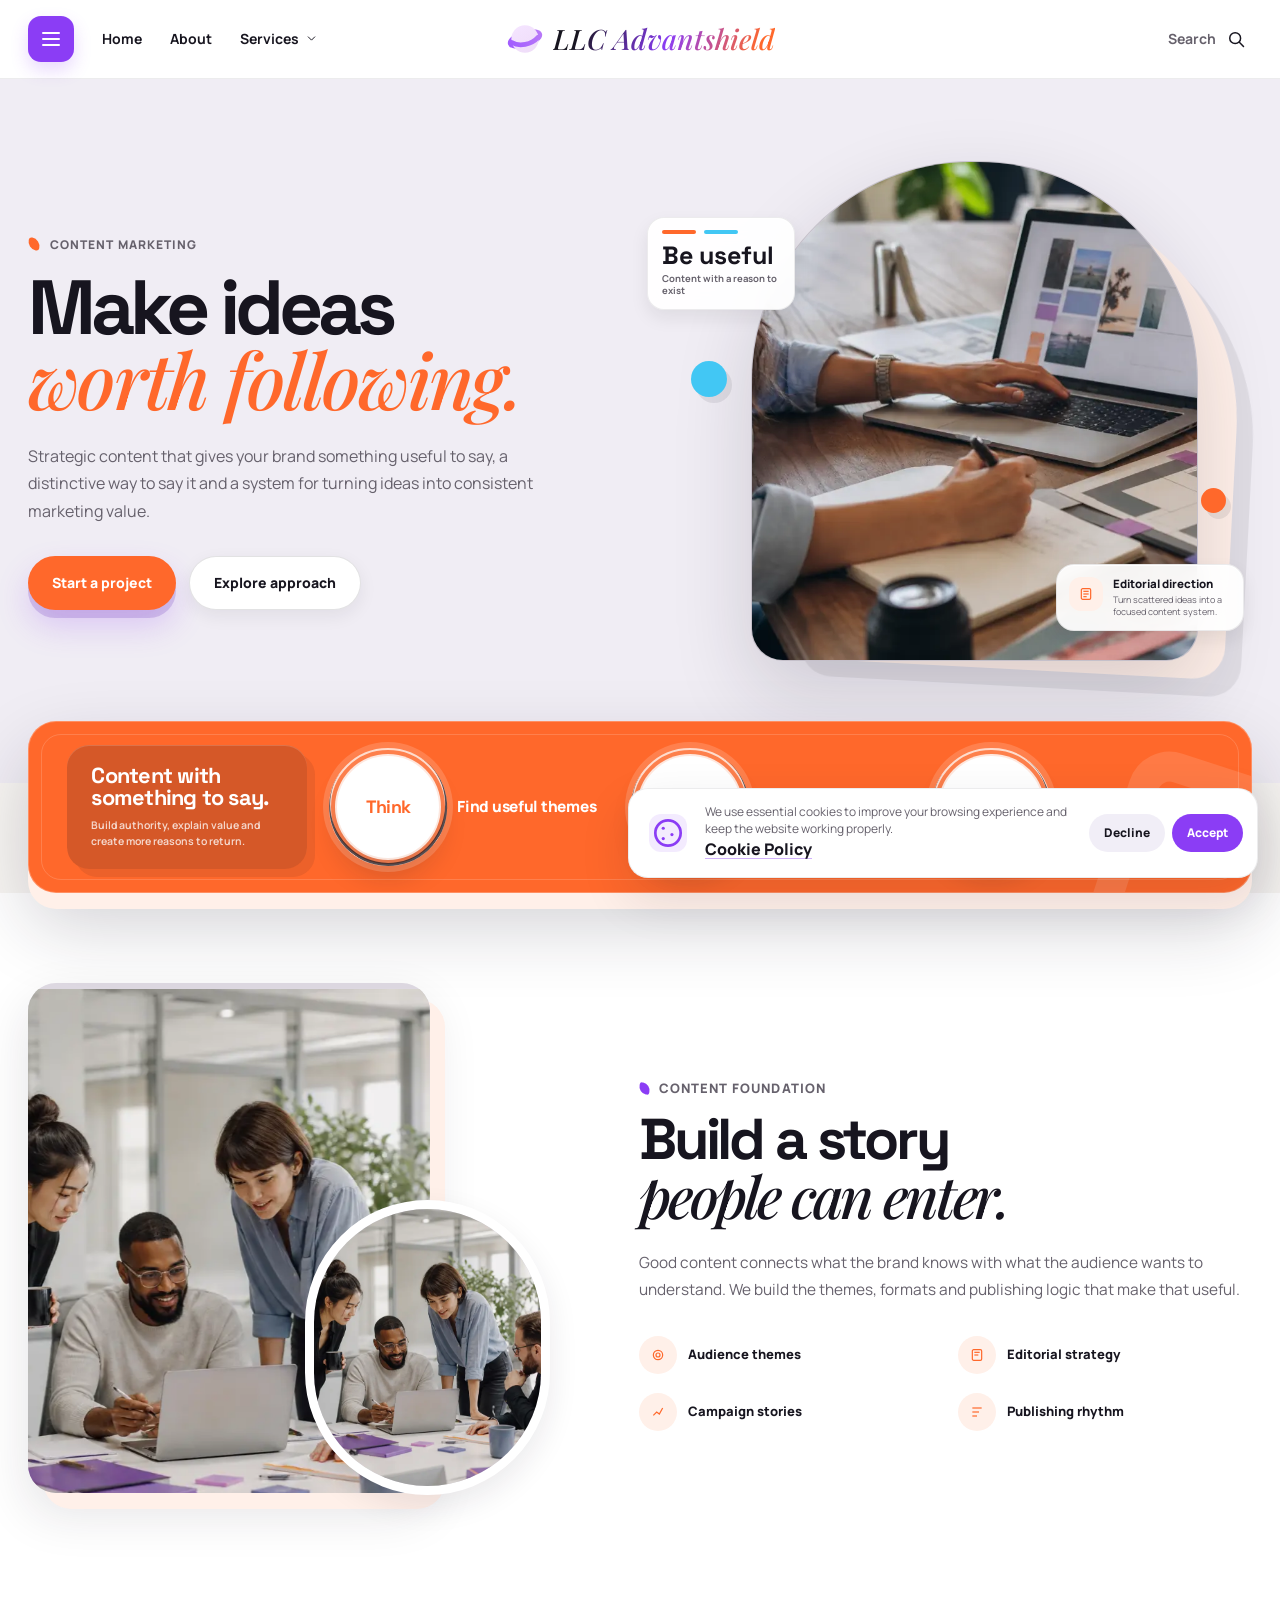
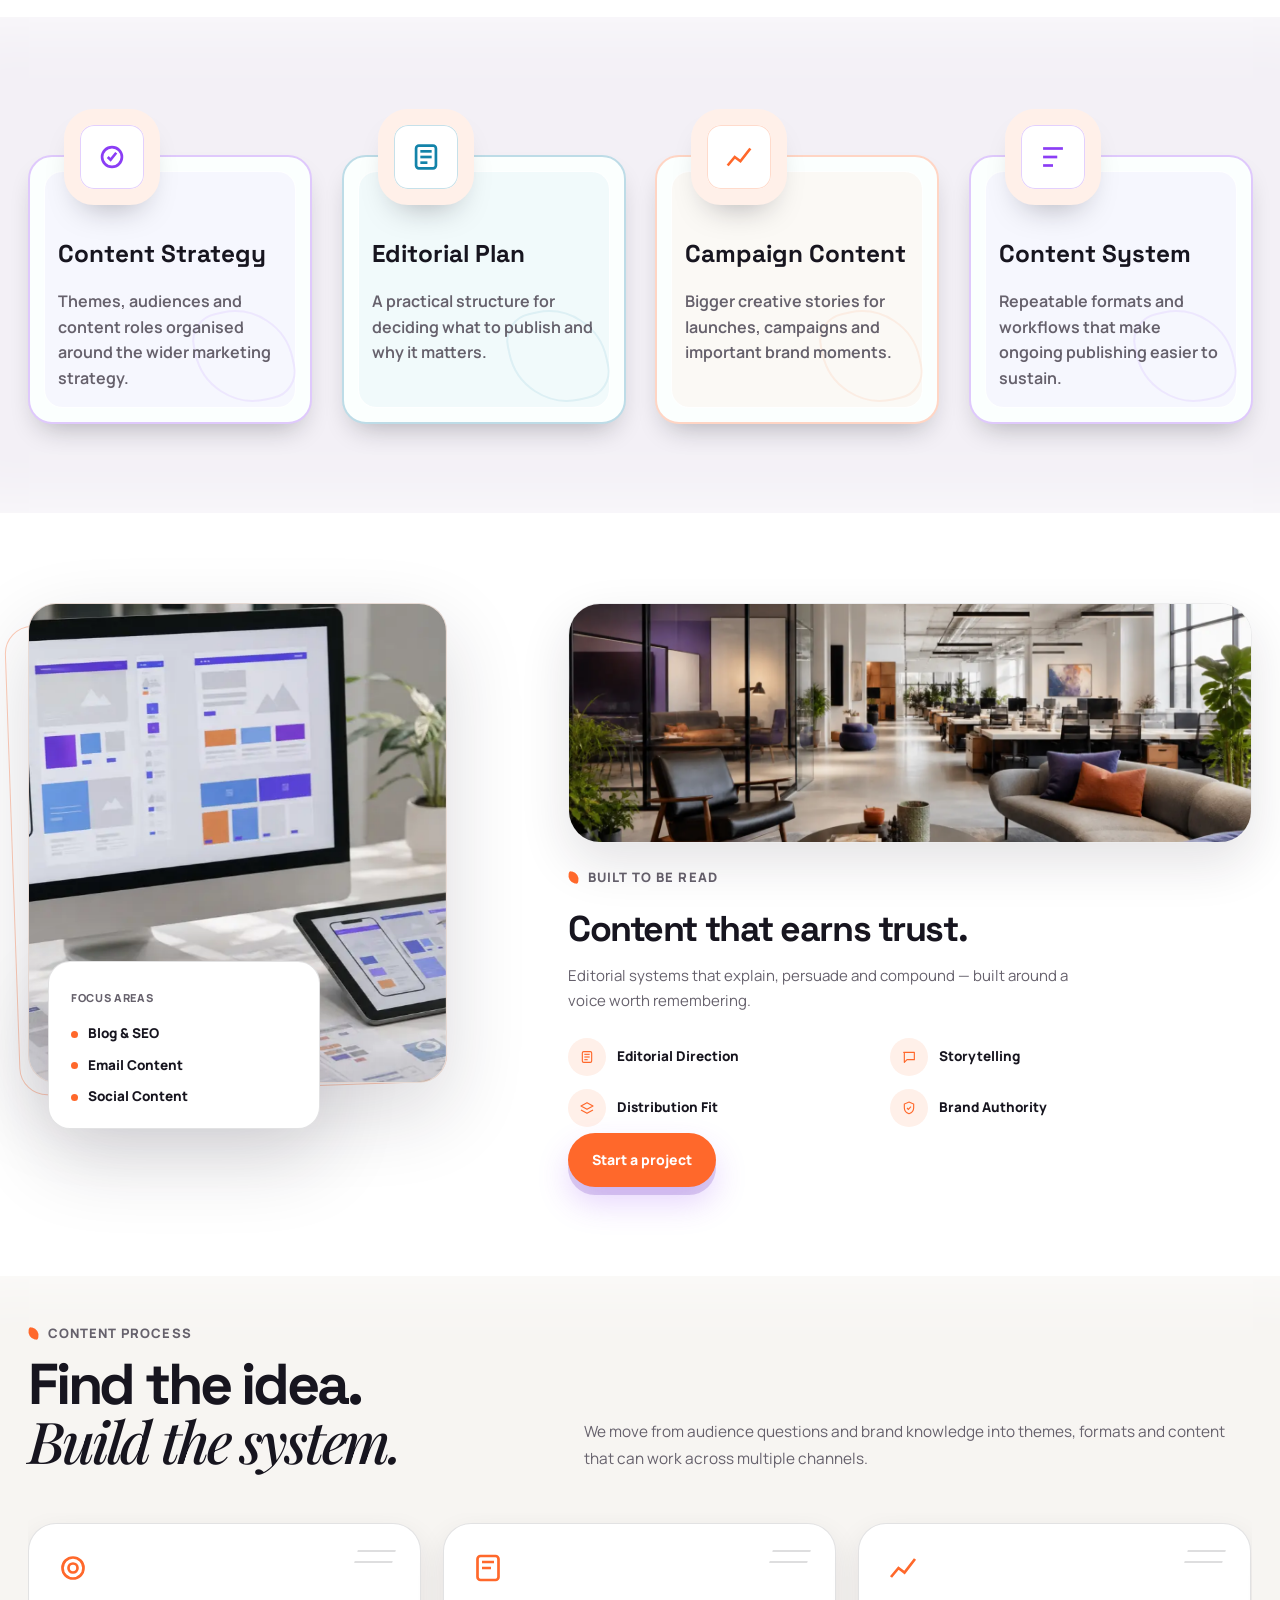
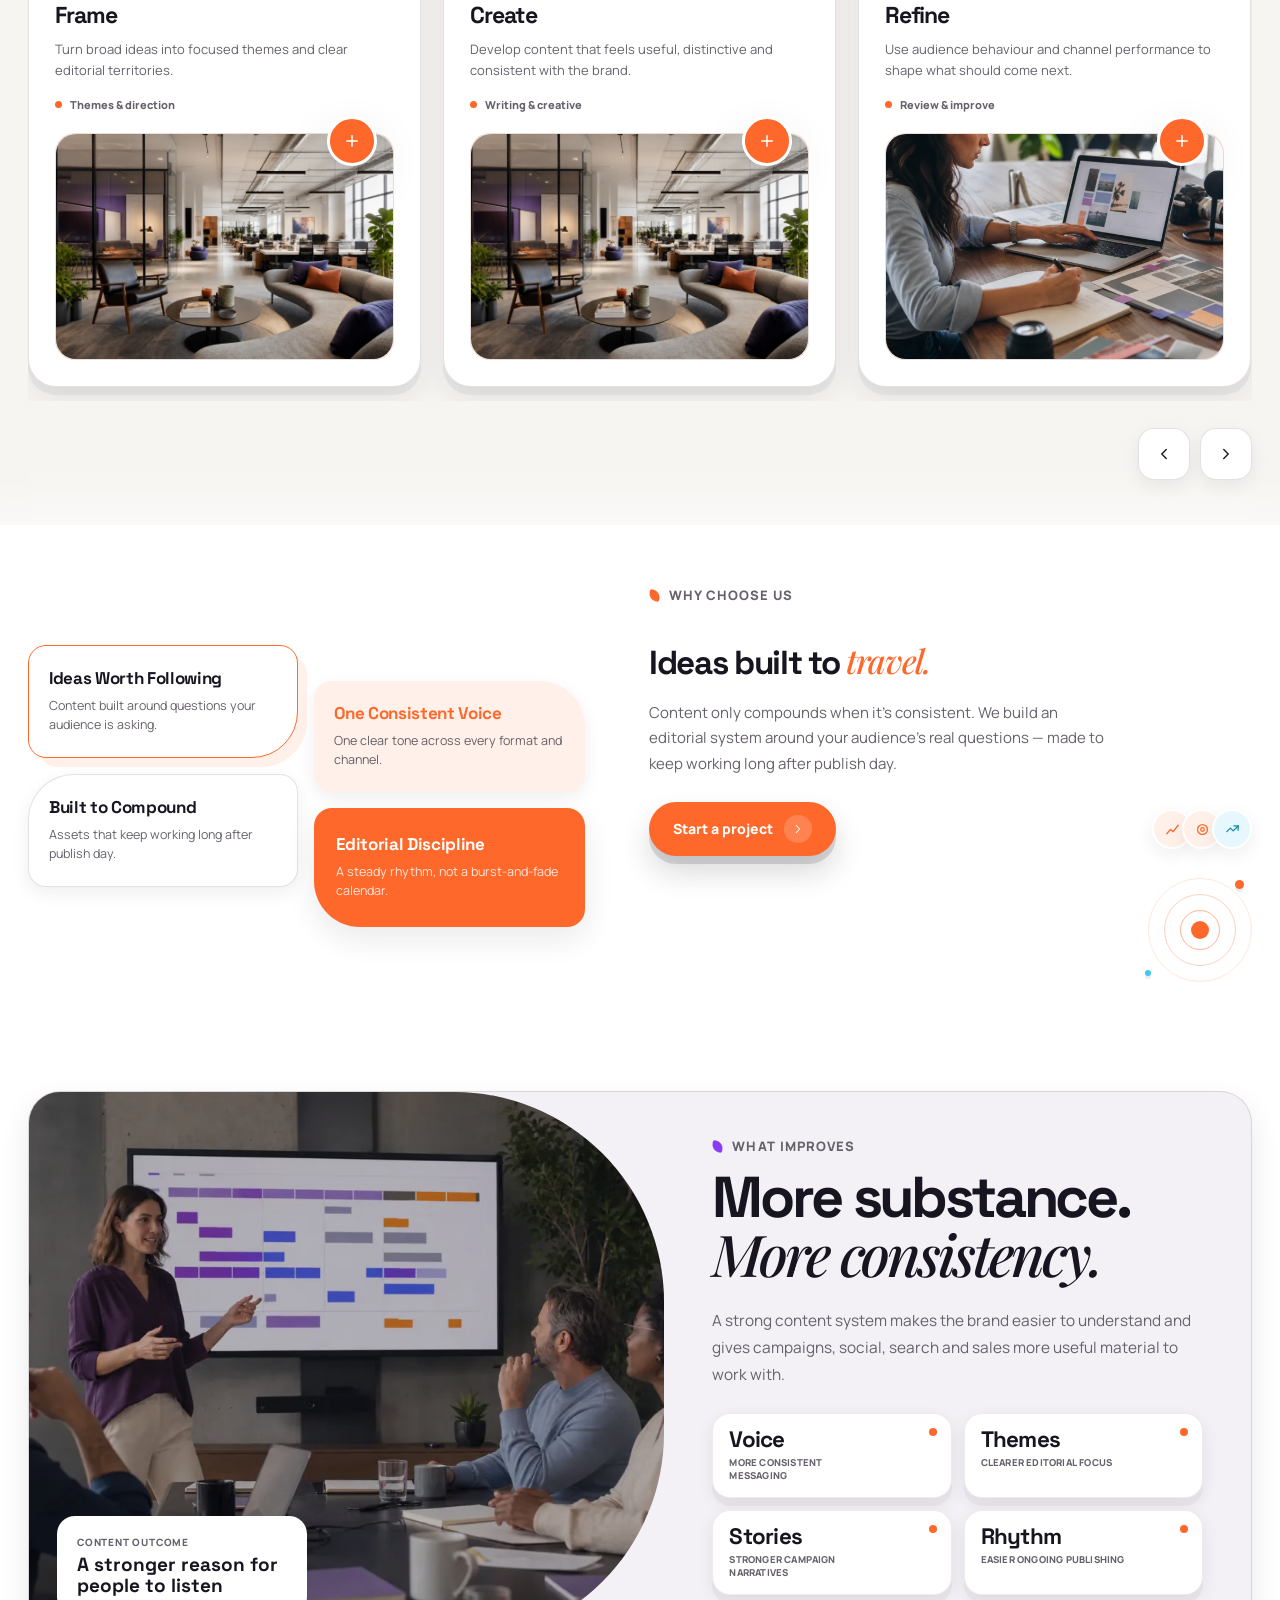
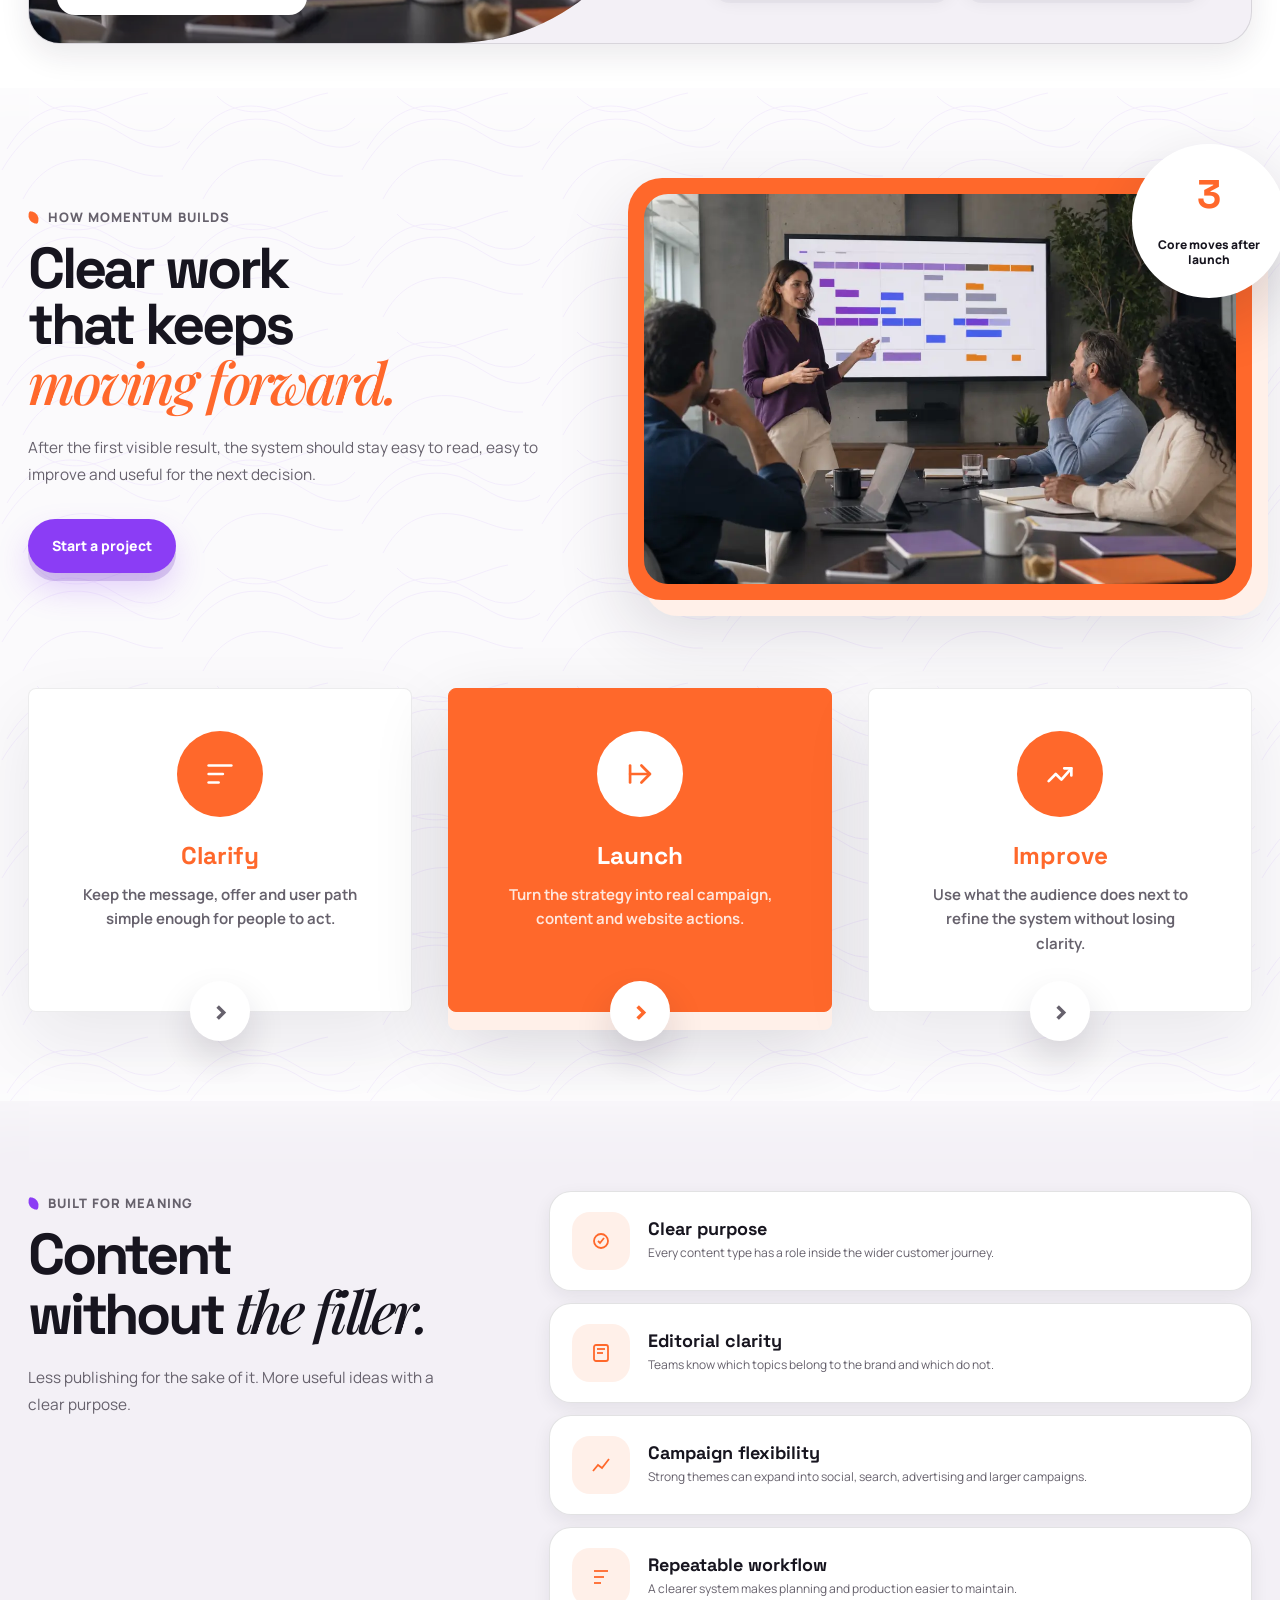
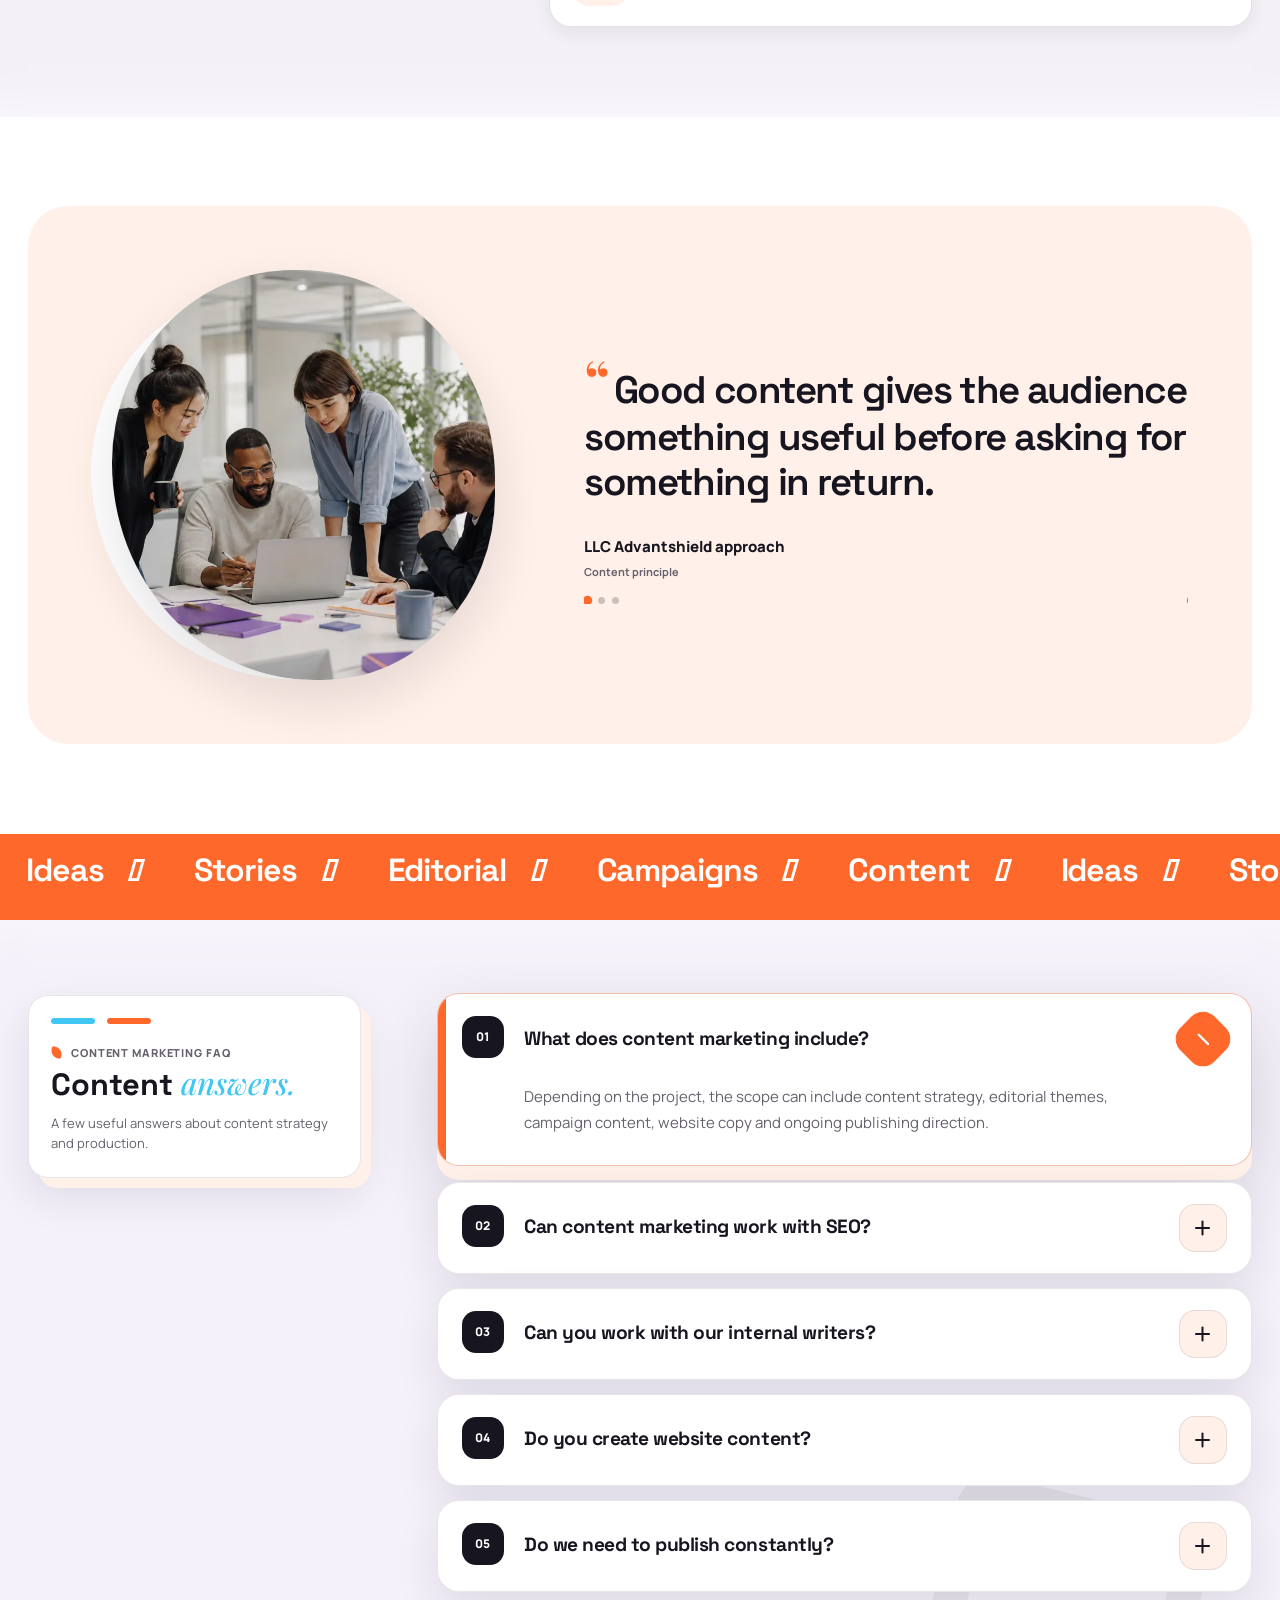
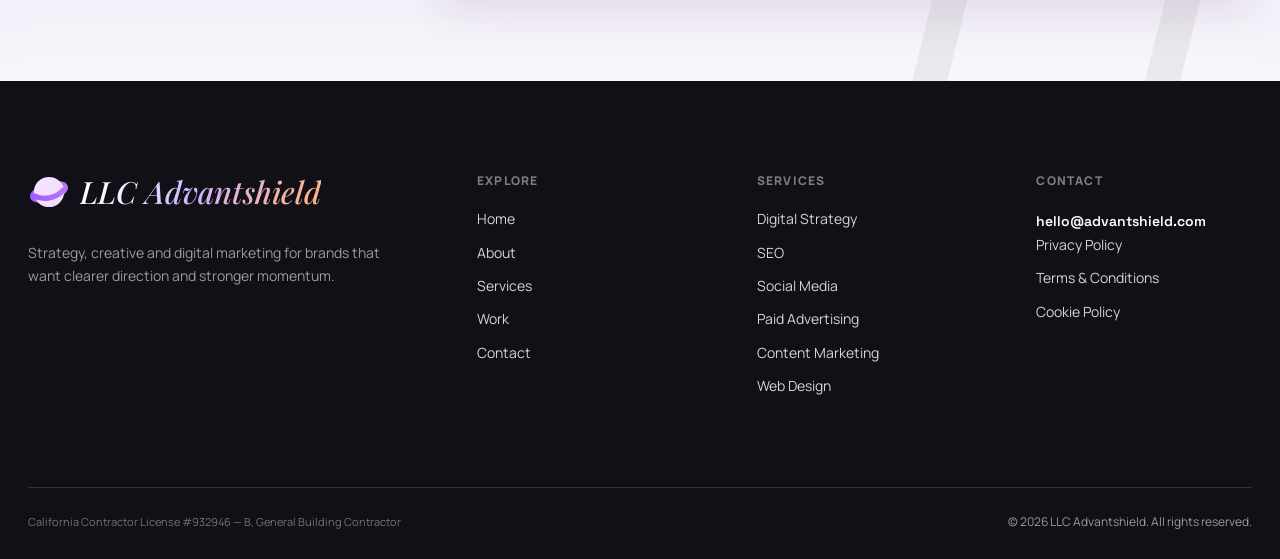
==== commit 9a3297e0: "!" ====
--- a/content-marketing.html
+++ b/content-marketing.html
@@ -65,13 +65,6 @@
         rel="stylesheet"
         href="assets/css/services.css"
     >
-
-
-    <script
-        src="config/config.js"
-        defer
-    ></script>
-
     <script
         src="assets/vendor/swiper-bundle.min.js"
         defer
--- a/assets/css/global.css
+++ b/assets/css/global.css
@@ -474,11 +474,17 @@
 }
 
 .site-header__brand-name {
-    font-family: var(--font-display);
-    font-size: 29px;
-    font-weight: 750;
-    line-height: 1;
-    letter-spacing: -0.045em;
+    font-family: var(--font-accent);
+    font-size: clamp(22px, 2.2vw, 29px);
+    font-style: italic;
+    font-weight: 500;
+    line-height: 0.96;
+    letter-spacing: 0;
+    background: linear-gradient(115deg, var(--color-dark) 12%, var(--color-purple) 52%, var(--color-carrot) 92%);
+    -webkit-background-clip: text;
+    background-clip: text;
+    color: transparent;
+    white-space: nowrap;
 }
 
 .site-header__right {
@@ -711,10 +717,17 @@
 }
 
 .menu-panel__brand span {
-    font-family: var(--font-display);
-    font-size: 29px;
-    font-weight: 750;
-    letter-spacing: -0.04em;
+    font-family: var(--font-accent);
+    font-size: clamp(24px, 4vw, 31px);
+    font-style: italic;
+    font-weight: 500;
+    line-height: 0.96;
+    letter-spacing: 0;
+    background: linear-gradient(115deg, var(--color-dark) 12%, var(--color-purple) 52%, var(--color-carrot) 92%);
+    -webkit-background-clip: text;
+    background-clip: text;
+    color: transparent;
+    white-space: nowrap;
 }
 
 .menu-panel__close {
@@ -1278,10 +1291,17 @@
 }
 
 .site-footer__logo span {
-    font-family: var(--font-display);
-    font-size: 30px;
-    font-weight: 750;
-    letter-spacing: -0.04em;
+    font-family: var(--font-accent);
+    font-size: clamp(27px, 2.4vw, 34px);
+    font-style: italic;
+    font-weight: 500;
+    line-height: 0.96;
+    letter-spacing: 0;
+    background: linear-gradient(115deg, #ffffff 10%, #cbb4ff 48%, #ffb28f 92%);
+    -webkit-background-clip: text;
+    background-clip: text;
+    color: transparent;
+    white-space: nowrap;
 }
 
 .site-footer__intro {
@@ -1522,7 +1542,7 @@
     }
 
     .site-header__brand-name {
-        font-size: 23px;
+        font-size: 20px;
     }
 
     .site-header__right {
@@ -1559,7 +1579,7 @@
     }
 
     .menu-panel__brand span {
-        font-size: 25px;
+        font-size: 23px;
     }
 
     .menu-panel__close {
@@ -1678,7 +1698,7 @@
     }
 
     .site-header__brand-name {
-        font-size: 21px;
+        font-size: 18px;
     }
 
     .site-footer__top {
